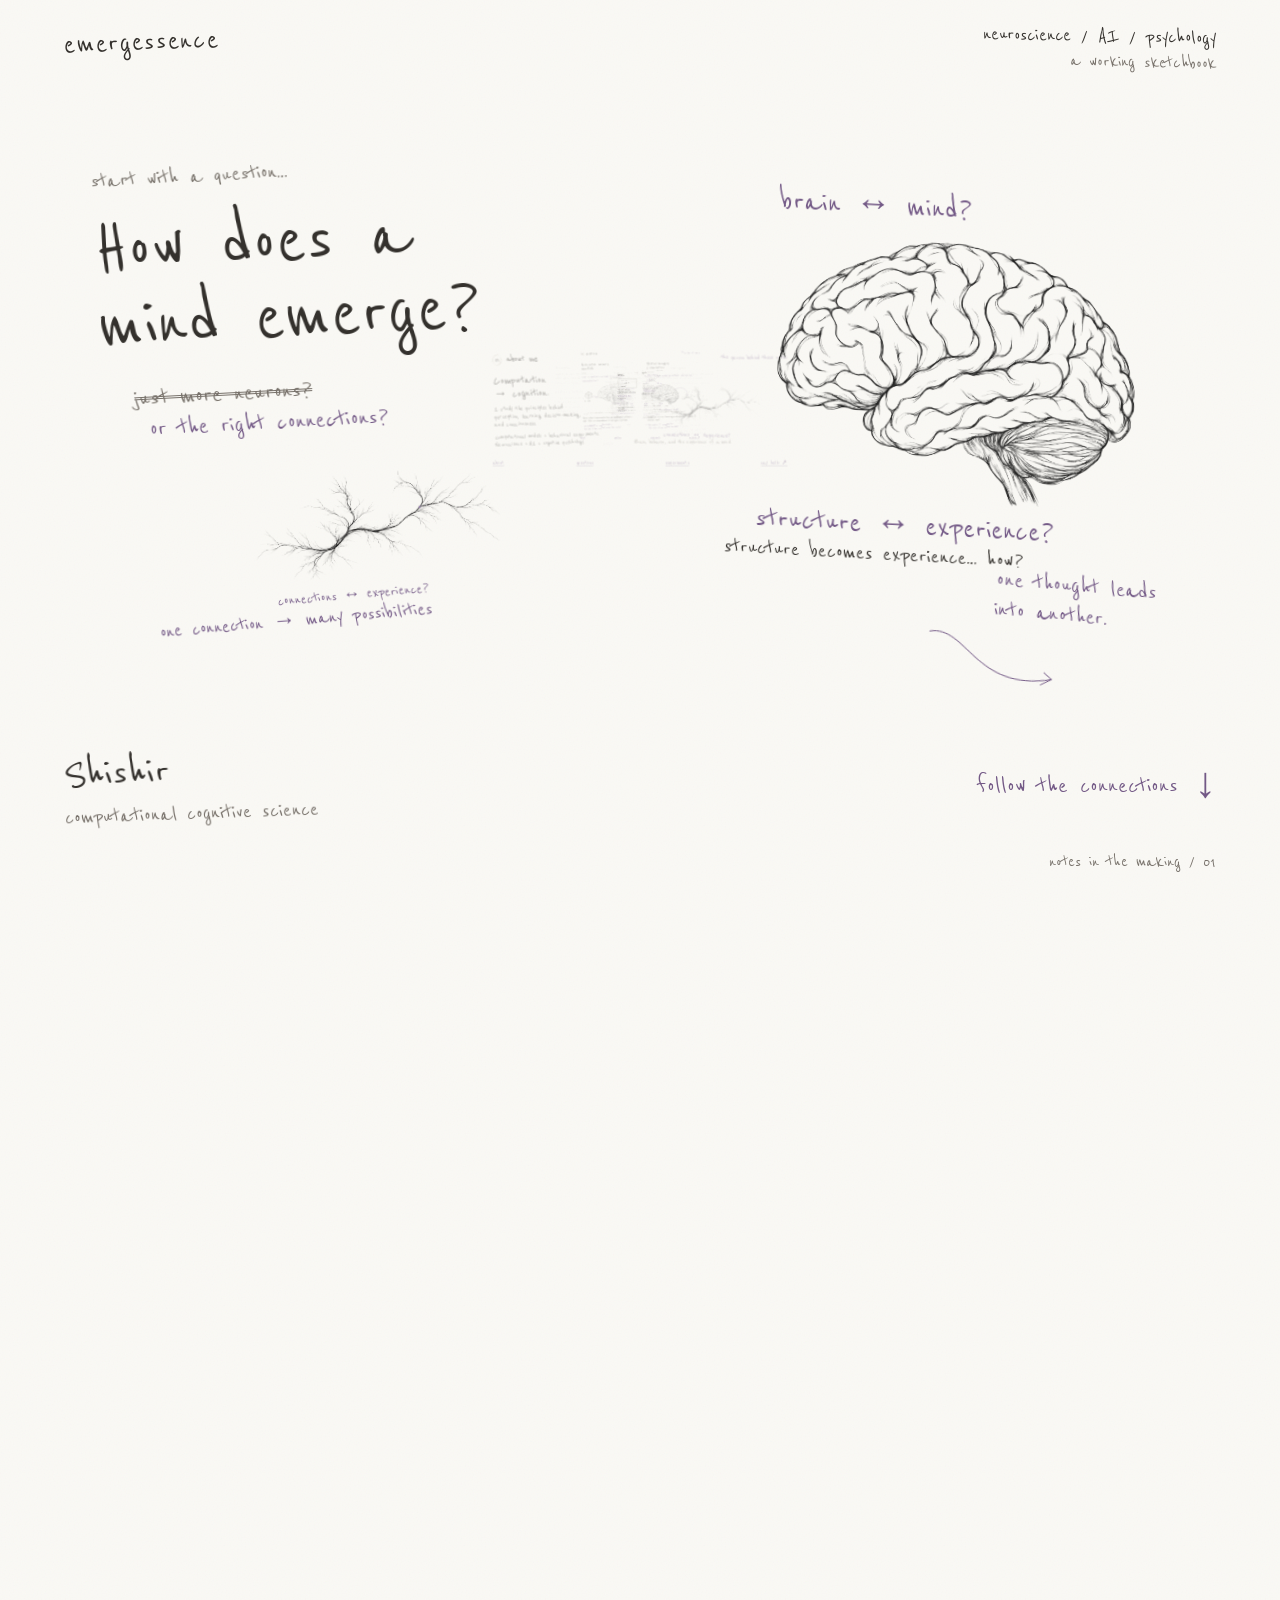
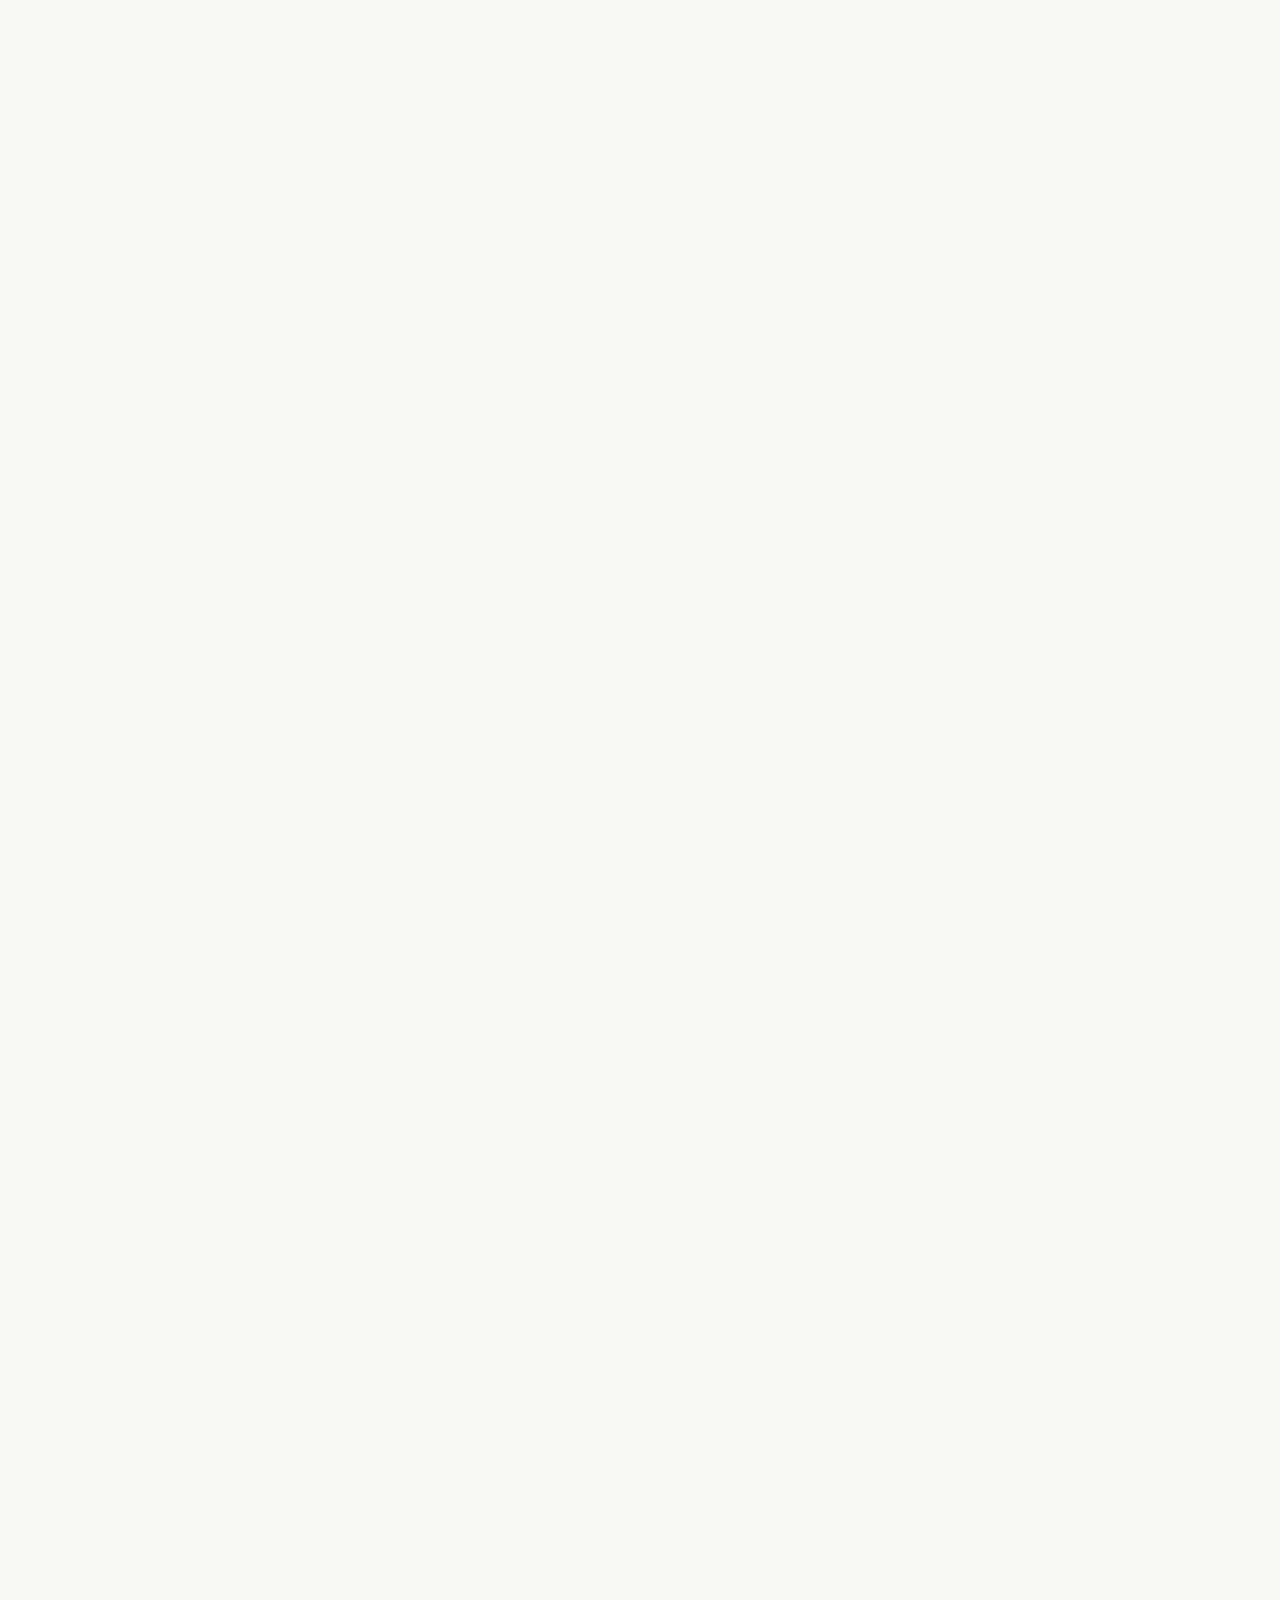
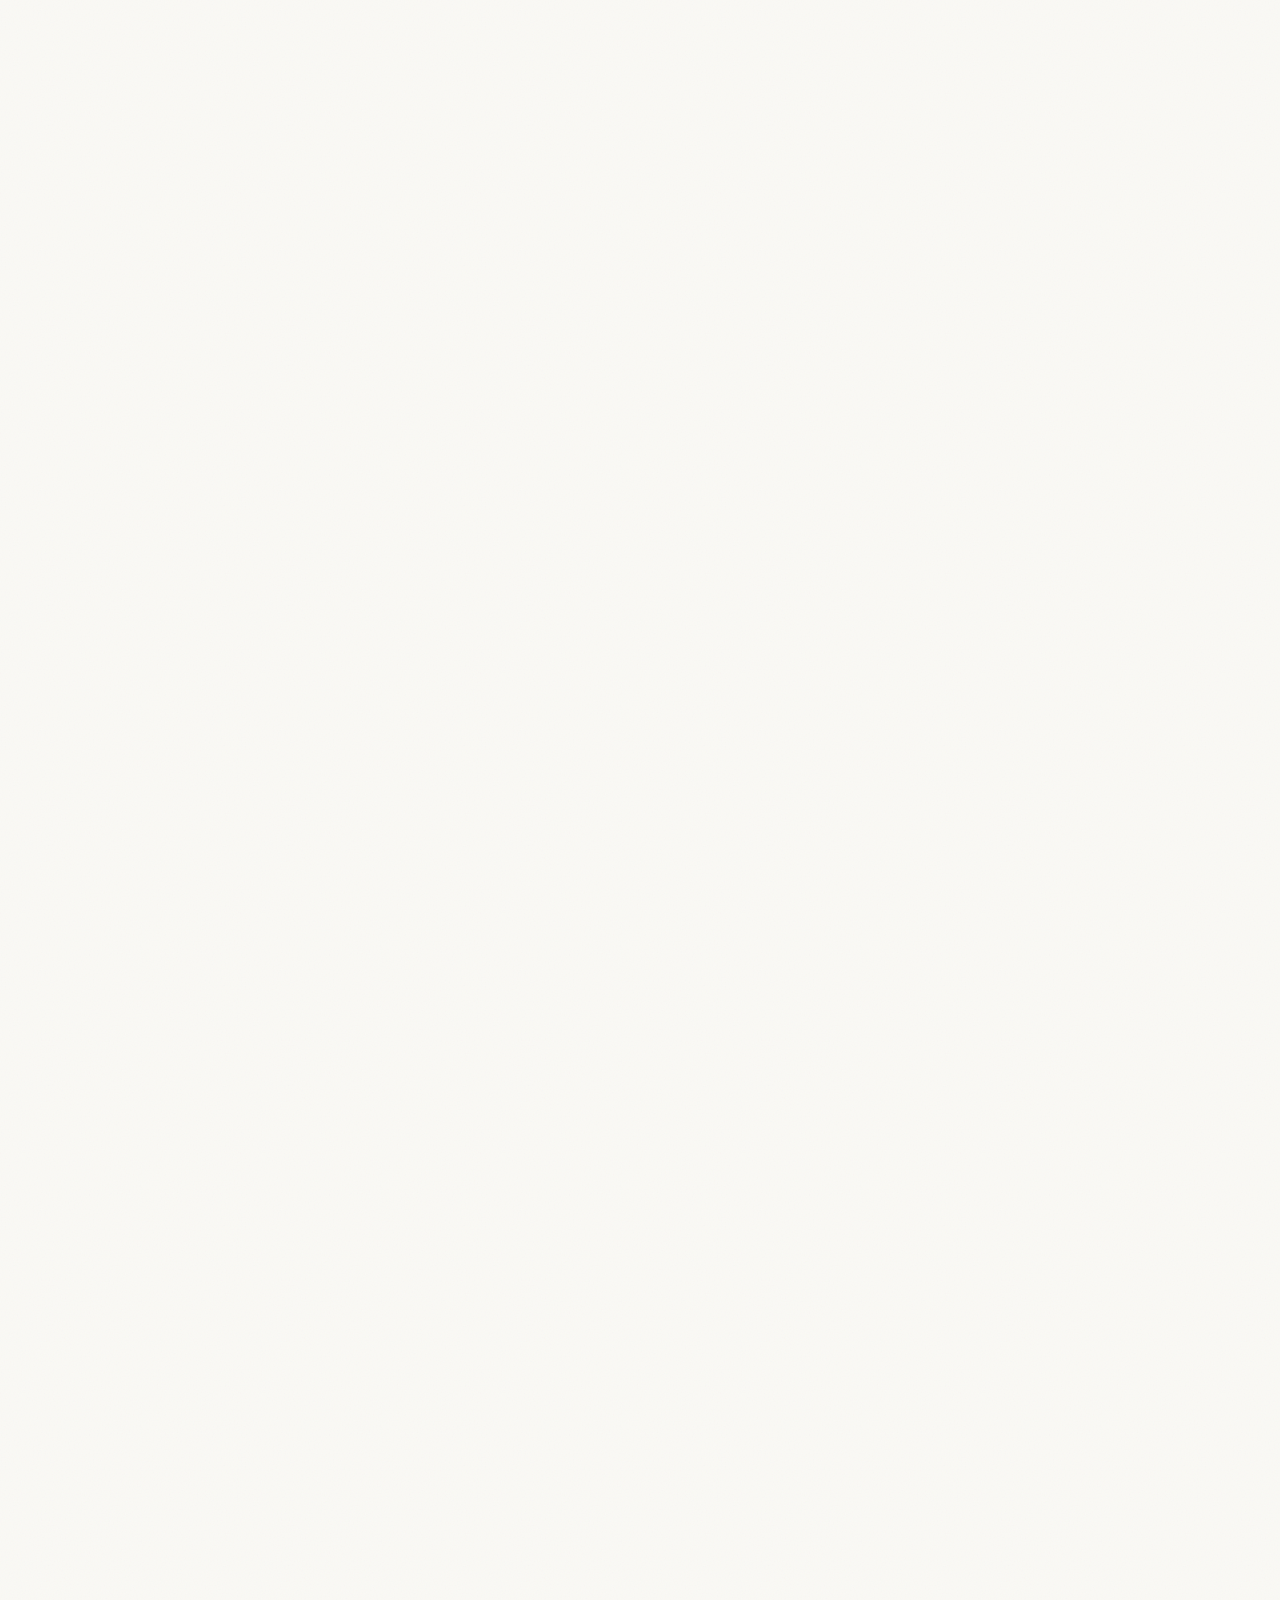
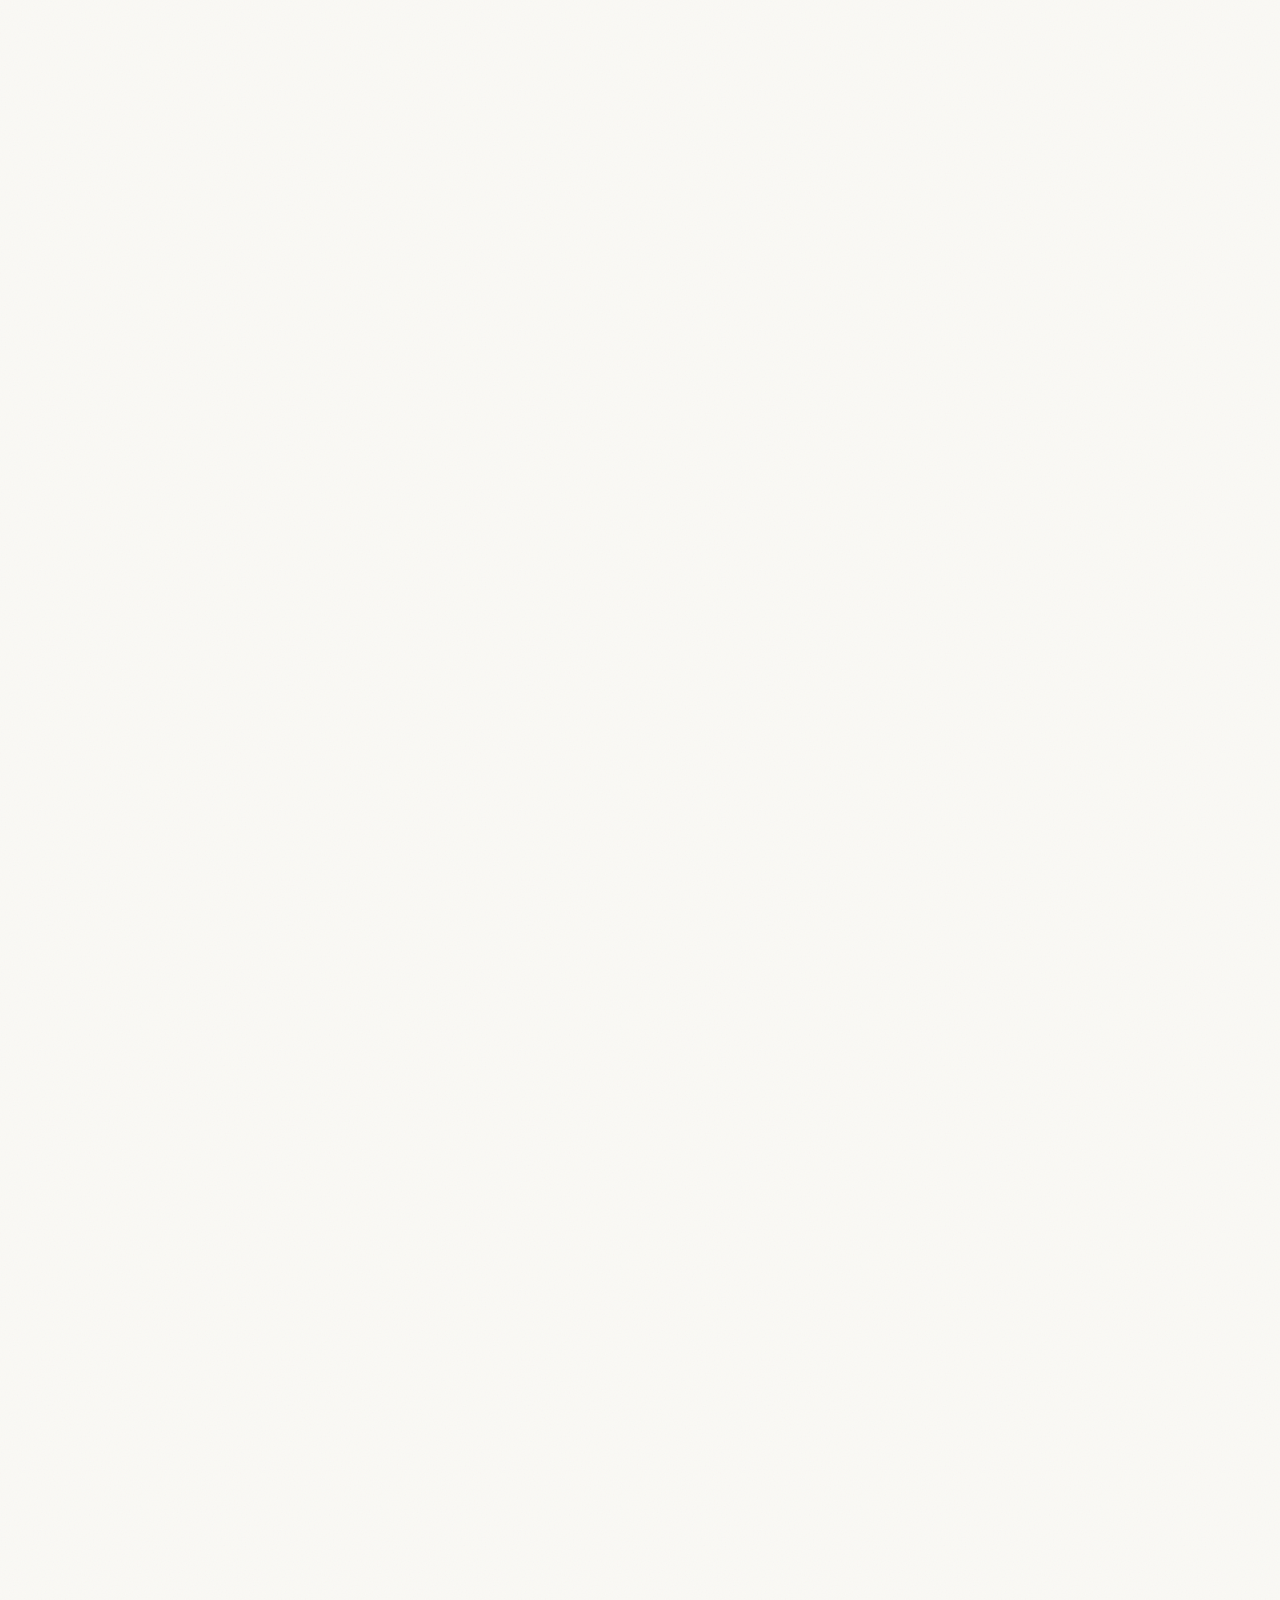
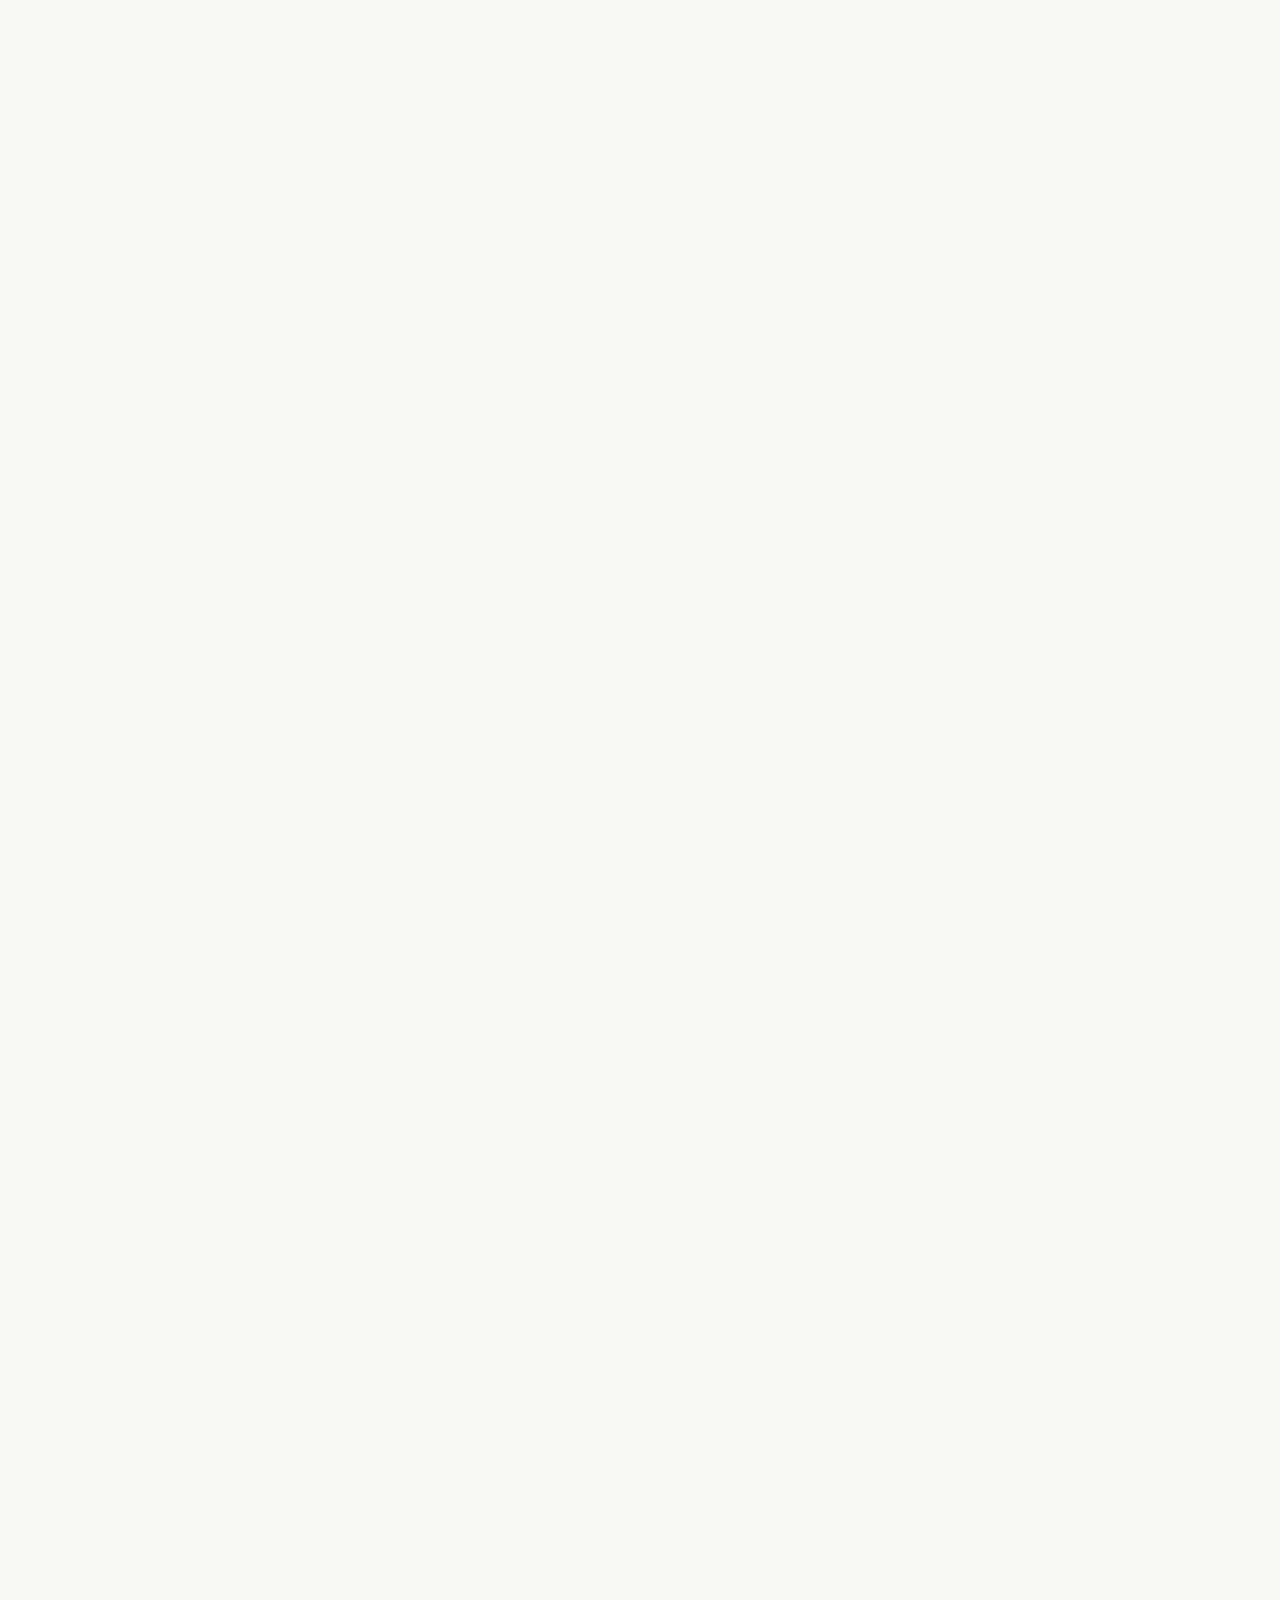
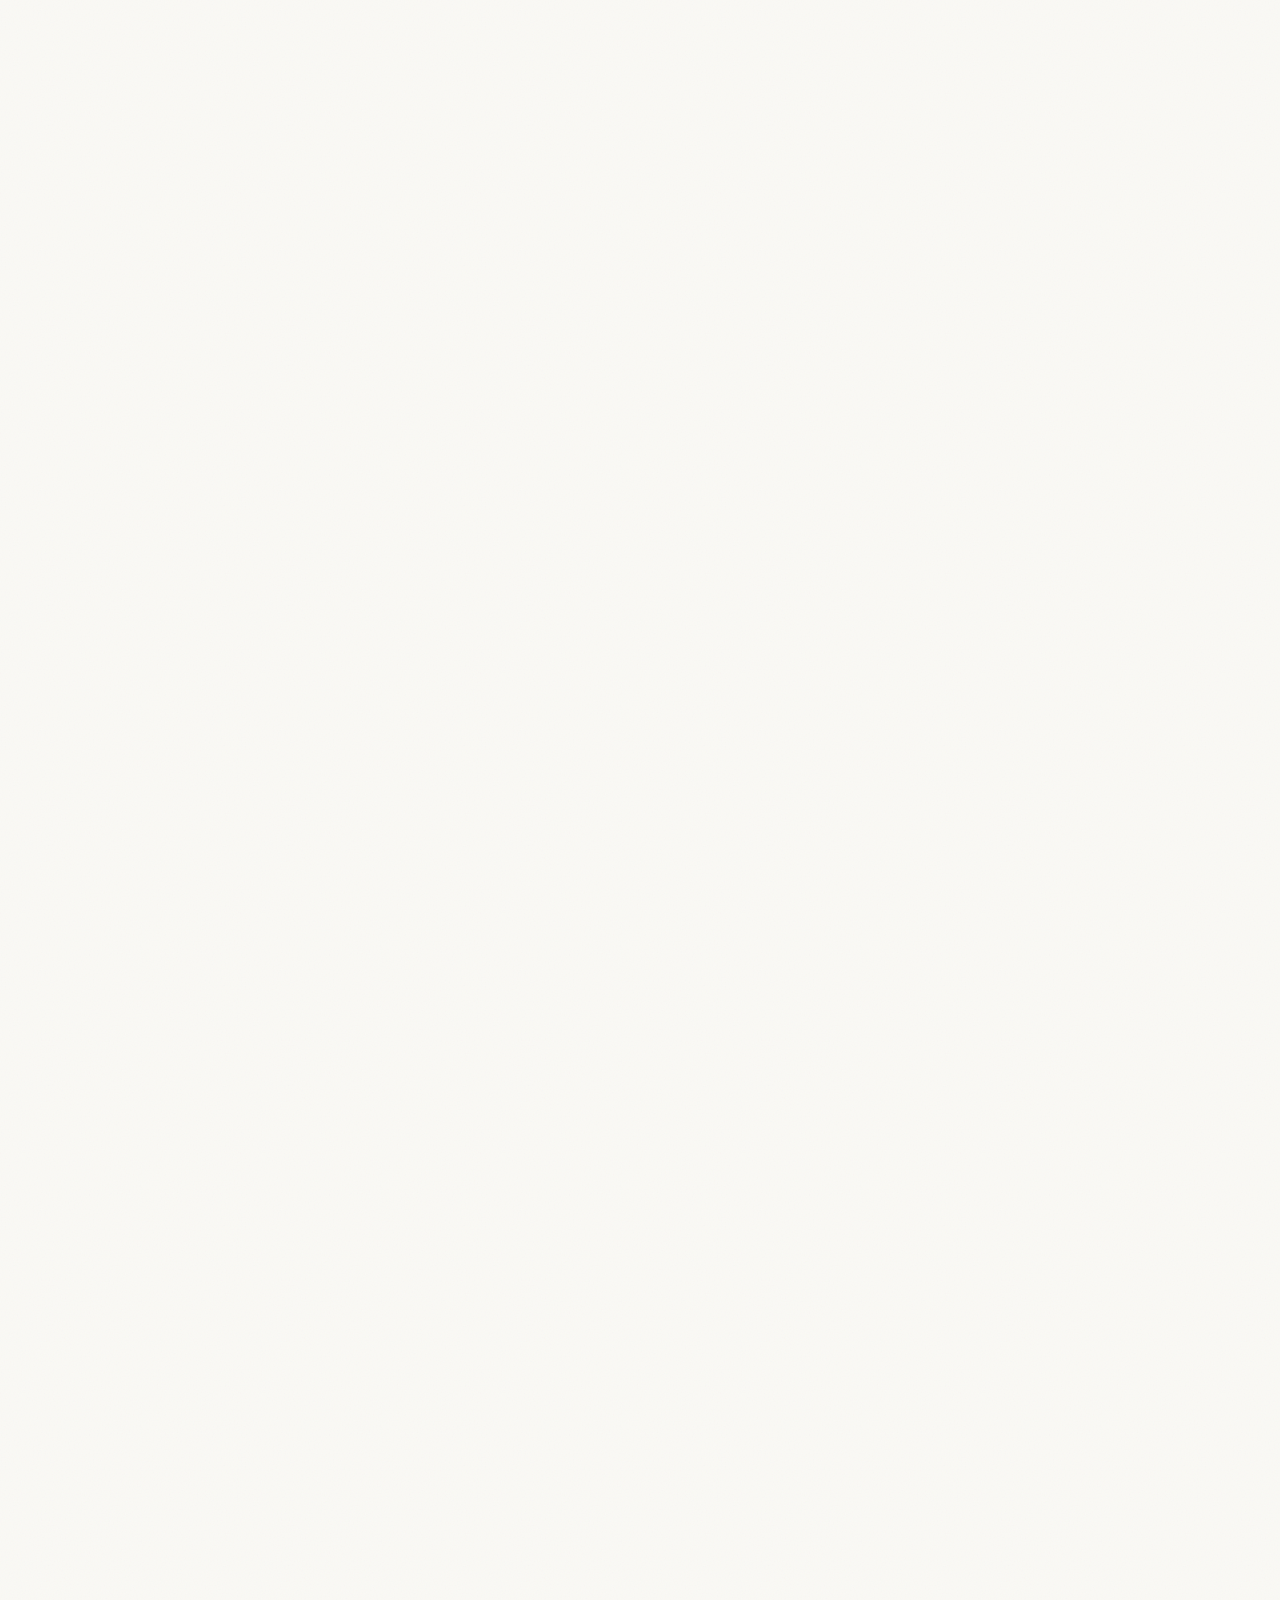
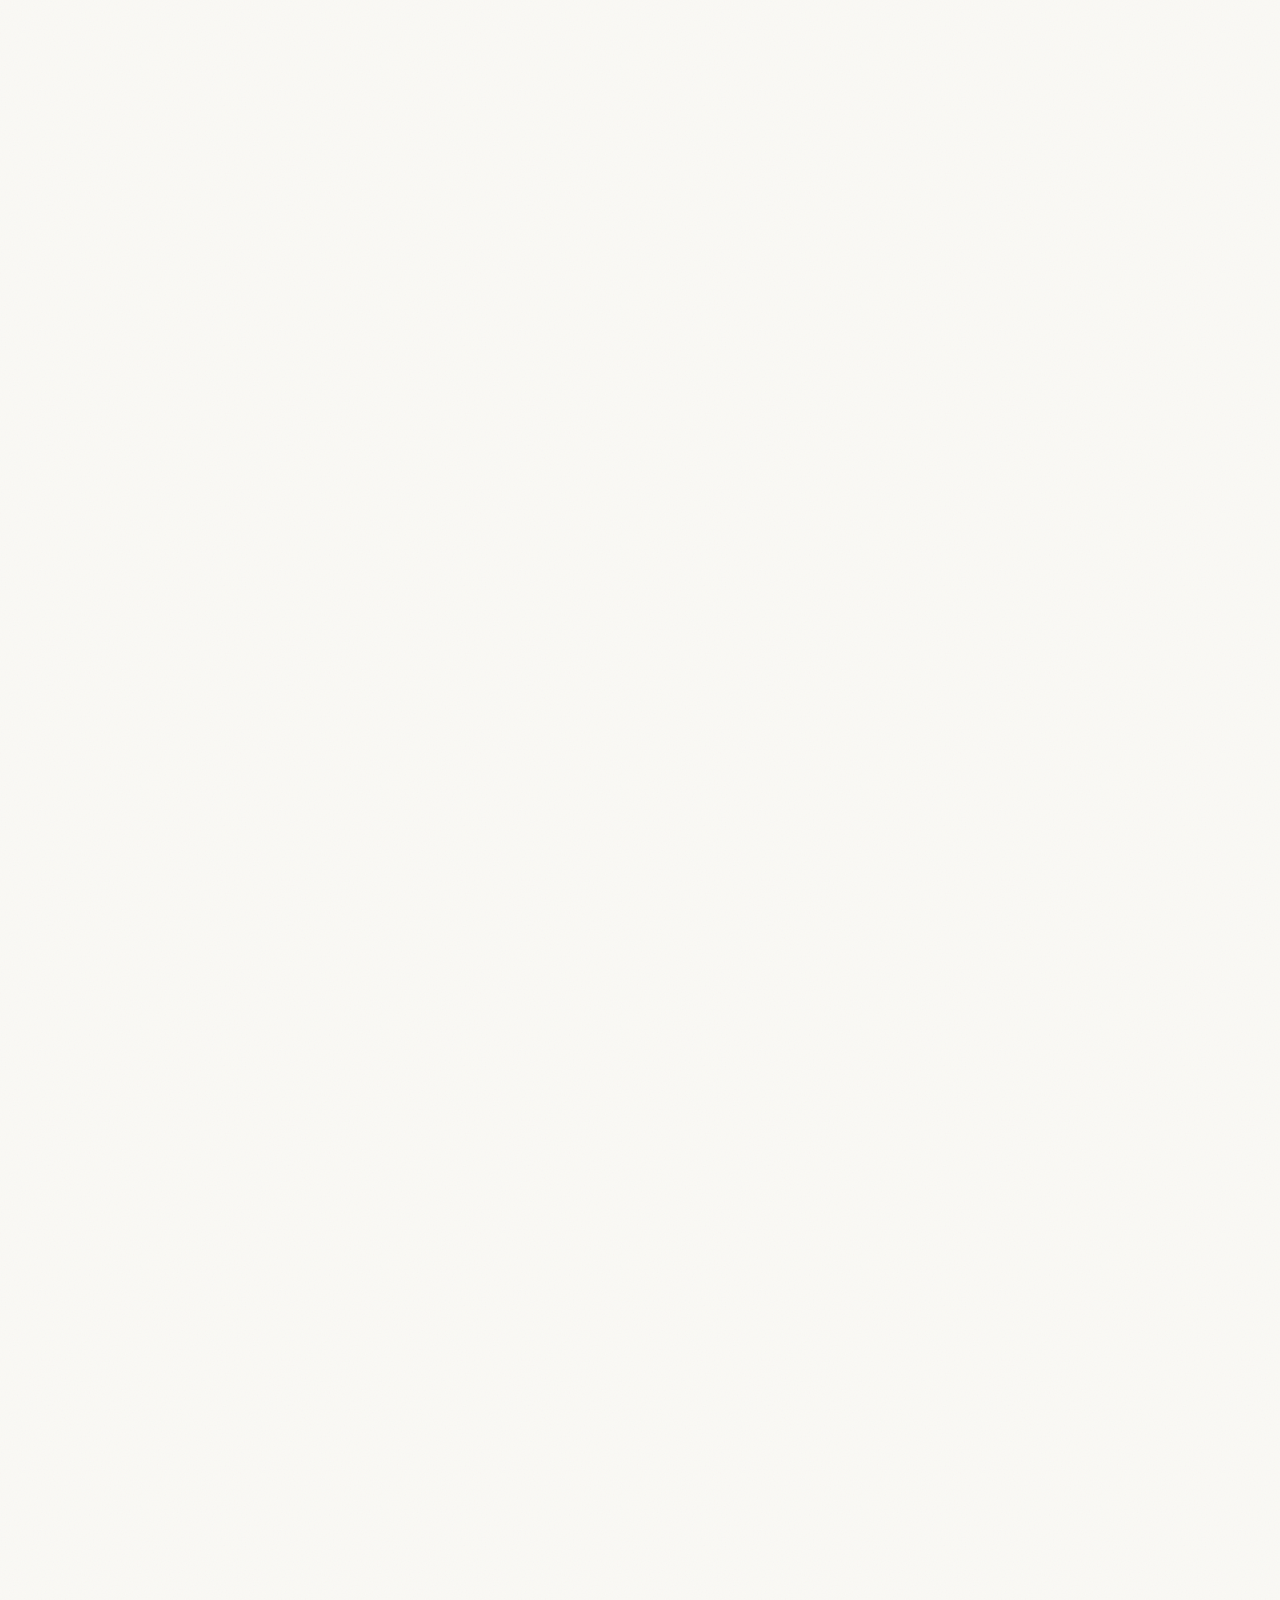
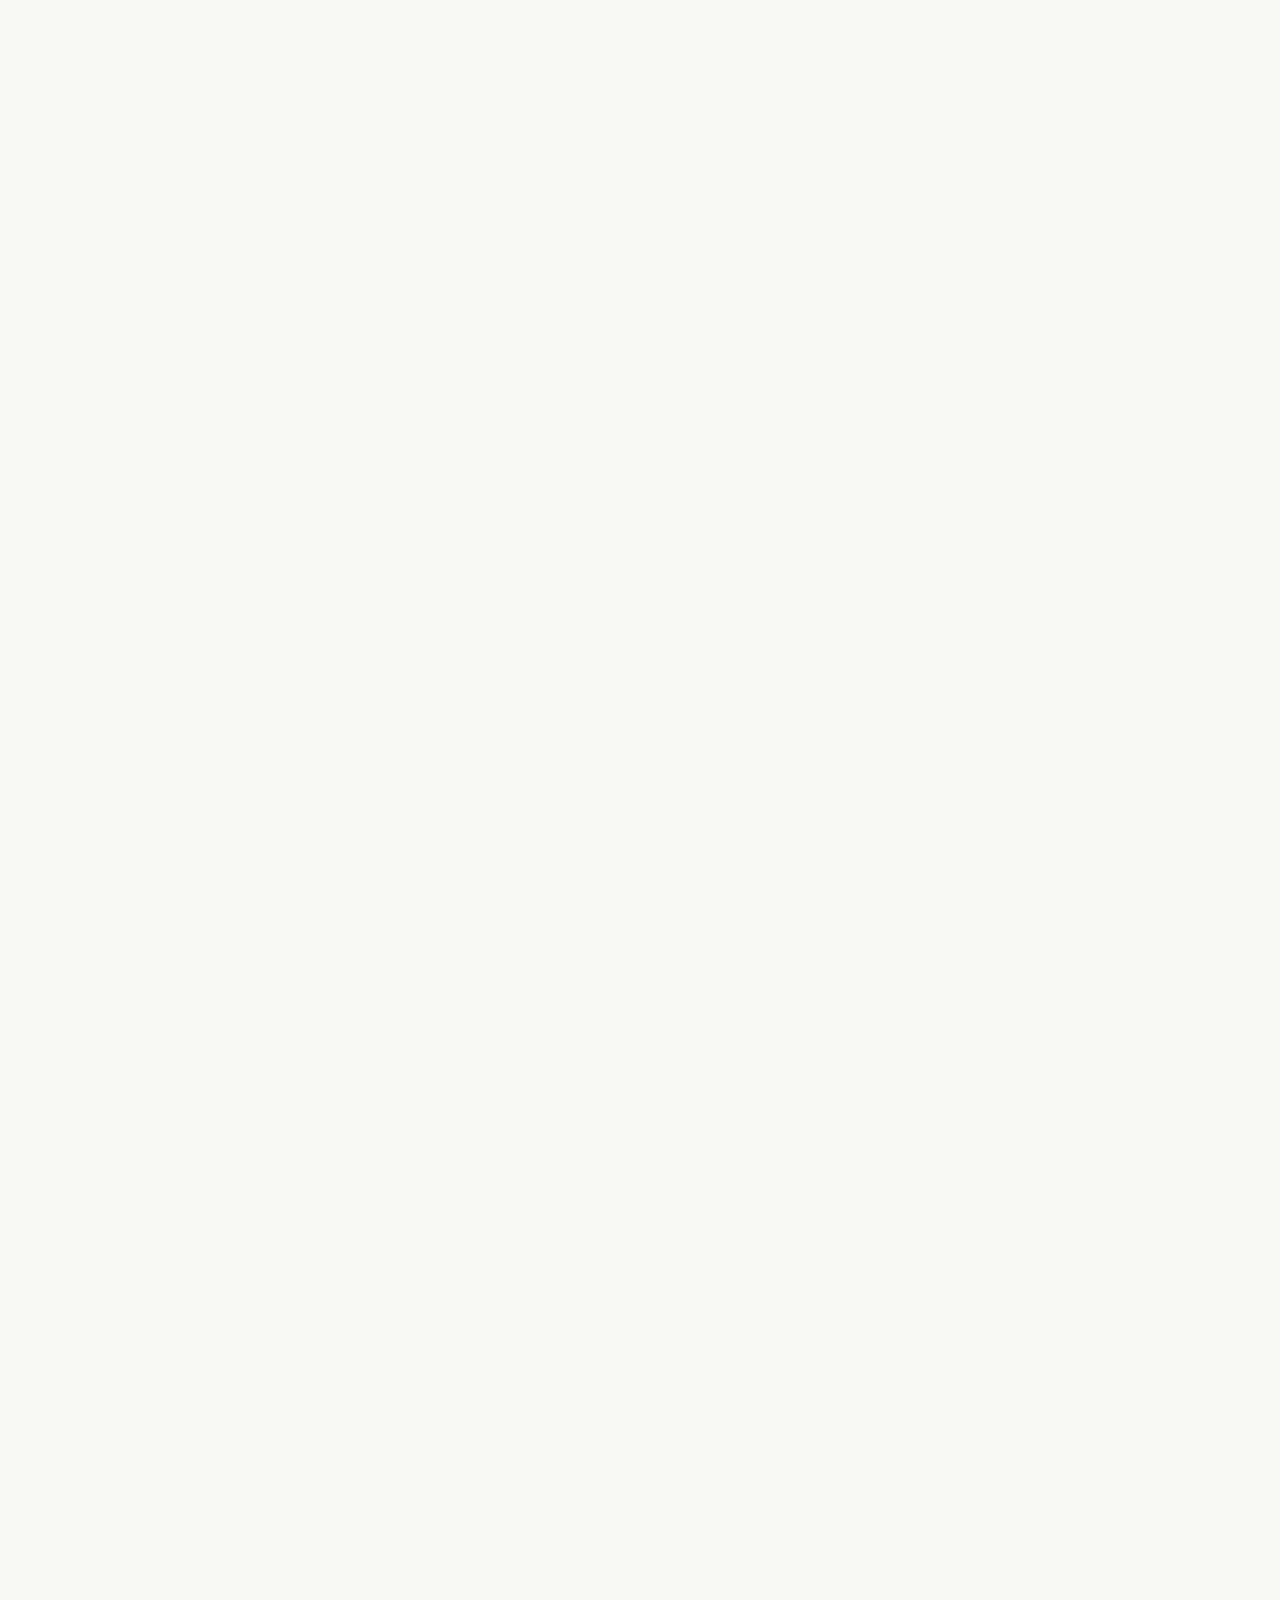
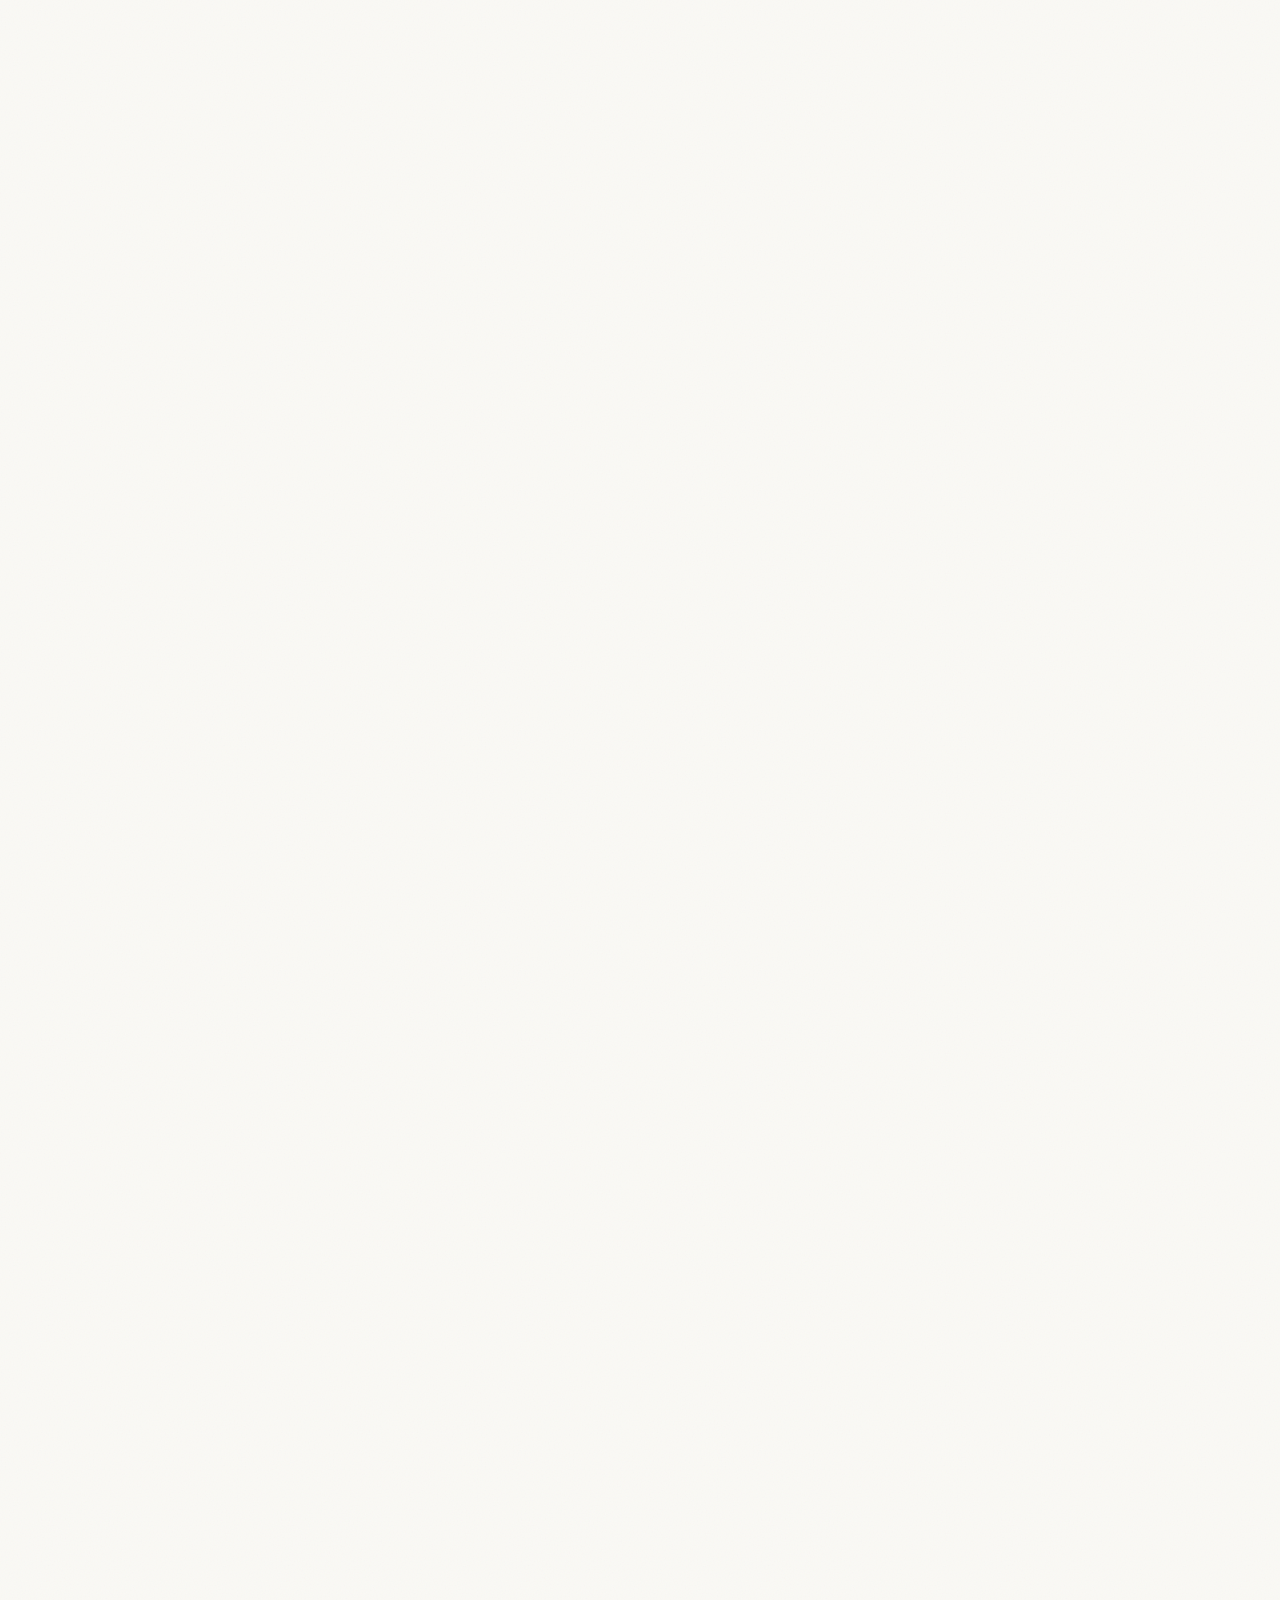
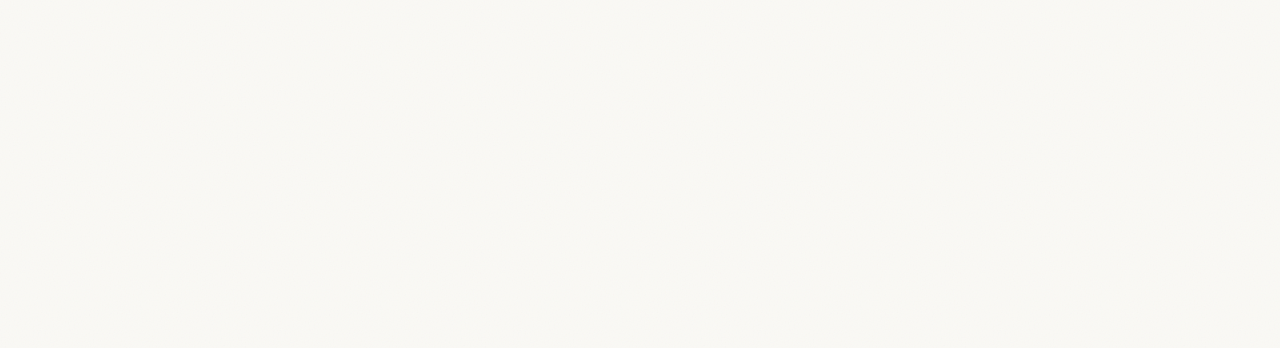
==== index.html @ 000f3008 "Limit scroll gestures to one notebook page" ====
<!doctype html>
<html lang="en" data-design="thoughtspace">
<head>
  <meta charset="utf-8">
  <meta name="viewport" content="width=device-width, initial-scale=1">
  <meta name="theme-color" content="#faf9f5">
  <meta name="description" content="Shishir — computational cognitive science, artificial intelligence, and the emergence of intelligent behavior.">
  <title>emergessence — Shishir</title>
  <link rel="preconnect" href="https://fonts.googleapis.com">
  <link rel="preconnect" href="https://fonts.gstatic.com" crossorigin>
  <link href="https://fonts.googleapis.com/css2?family=Roboto+Mono:wght@400&display=swap" rel="stylesheet">
  <link rel="stylesheet" href="site/base.css">
  <link rel="stylesheet" href="site/sketchbook.css">
  <link rel="stylesheet" href="site/thoughtspace.css?v=2">
  <link rel="stylesheet" href="styles.css?v=1">
  <script type="module" src="script.js?v=5"></script>
</head>
<body>
  <a class="skip-link" href="#about">Skip to content</a>
  <main id="portfolio">
    <section class="hero" id="top" aria-label="Shishir">
      <header class="masthead">
        <a class="wordmark" href="#top">emergessence</a>
        <p class="disciplines">neuroscience / AI / psychology</p>
      </header>
      <div class="notebook-art" id="notebook-art" hidden></div>
      <div class="hero-identity">
        <h1 class="glyph">Shishir</h1>
        <p class="byline">computational cognitive science</p>
      </div>
      <div class="hero-footnote">
        <span>COMPUTATIONAL COGNITIVE SCIENCE</span>
        <a class="scroll-prompt" href="#about"><span id="scroll-label">SCROLL TO ENTER</span><span class="scroll-arrow" aria-hidden="true">↓</span></a>
      </div>
    </section>

    <nav class="primary-navigation" aria-label="Portfolio sections">
      <a href="#about"><span class="nav-number">[01]</span> ABOUT</a>
      <a href="#research"><span class="nav-number">[02]</span> RESEARCH</a>
      <a href="#projects"><span class="nav-number">[03]</span> PROJECTS</a>
      <a href="#contact"><span class="nav-number">[04]</span> CONTACT</a>
    </nav>

    <div class="content">
      <section class="portfolio-section about-section" id="about">
        <div class="section-heading"><span class="section-number">01</span><span class="section-name">ABOUT</span><span class="section-note">COMPUTATION → COGNITION</span></div>
        <div class="about-layout">
          <div class="about-statement"><h2>INVESTIGATING THE<br>COMPUTATIONAL MIND.</h2><p class="lead">Exploring how intelligent behavior emerges from computational processes, bridging neuroscience, AI, and cognitive psychology.</p></div>
          <div class="about-copy"><p>My research focuses on the fundamental principles underlying cognition—from perception and learning to decision-making and consciousness.</p><p>Through computational modeling and behavioral experiments, I investigate how complex mental phenomena arise from the interaction of simpler components.</p><p>I combine dynamical systems, information theory, and machine learning to build models that capture cognitive richness.</p></div>
        </div>
        <div class="about-specifications">
          <div><h3>RESEARCH_FOCUS</h3><ul><li>Computational modeling</li><li>Neural networks</li><li>Cognitive architecture</li><li>Emergent behavior</li></ul></div>
          <div><h3>TECHNICAL_STACK</h3><ul><li>Python / C++ / CUDA / Rust</li><li>PyTorch / TensorFlow / JAX</li><li>JavaScript / TypeScript / Go</li><li>Statistical analysis / R / Scala</li></ul></div>
        </div>
      </section>

      <section class="portfolio-section research-section" id="research">
        <div class="section-heading"><span class="section-number">02</span><span class="section-name">RESEARCH</span><span class="section-note">SELECTED INVESTIGATIONS</span></div>
        <div class="research-index">
          <details class="research-entry" open>
            <summary><span class="entry-number">01</span><h2>ASSOCIATIVE MEMORY<br>MANIFOLD</h2><span class="research-status">ACTIVE</span><span class="entry-toggle" aria-hidden="true"></span></summary>
            <div class="research-body"><p>Hierarchical representations in artificial neural networks and their correspondence to biological neural systems.</p><p class="research-tags">ASSOCIATIVE MEMORY / PERCEPTION / KNOWLEDGE REPRESENTATION</p></div>
          </details>
          <details class="research-entry">
            <summary><span class="entry-number">02</span><h2>MENTAL IMAGERY<br>& SIMULATION</h2><span class="research-status">COMPLETED</span><span class="entry-toggle" aria-hidden="true"></span></summary>
            <div class="research-body"><p>The role of prediction errors in learning and how the brain constructs models of sensory input.</p><p class="research-tags">PREDICTIVE CODING / ACTIVE INFERENCE / SIMULATION</p></div>
          </details>
          <details class="research-entry">
            <summary><span class="entry-number">03</span><h2>COGNITION<br>& ENVIRONMENT</h2><span class="research-status">ONGOING</span><span class="entry-toggle" aria-hidden="true"></span></summary>
            <div class="research-body"><p>Computational models capturing bottom-up and top-down influences on information selection.</p><p class="research-tags">COGNITION / REINFORCEMENT LEARNING / EMERGENT BEHAVIOR</p></div>
          </details>
        </div>
      </section>

      <section class="portfolio-section projects-section" id="projects">
        <div class="section-heading"><span class="section-number">03</span><span class="section-name">PROJECTS</span><span class="section-note">MODELS & EXPERIMENTS</span></div>
        <div class="projects-grid">
          <article class="project"><div class="project-meta"><span>PROJECT_001</span><span>PYTHON / AUTOML</span></div><h2>ACTIVATION FUNCTION<br>OPTIMIZATION</h2><p>Genetic programming to evolve novel neural network activation functions. GP evolution, DARTS, and hand-designed activations with mathematical rigor.</p><a href="https://github.com/ibixina/ActivationFunctions" target="_blank" rel="noopener noreferrer" aria-label="Activation function optimization repository">EXPLORE REPOSITORY <span aria-hidden="true">↗</span></a></article>
          <article class="project"><div class="project-meta"><span>PROJECT_002</span><span>PYTORCH / TENSORFLOW</span></div><h2>NEURAL NETWORK<br>VISUALIZER</h2><p>Real-time visualization of activations and weights, with color-coded displays and step-by-step training.</p><a href="https://github.com/ibixina/neural-viz" target="_blank" rel="noopener noreferrer" aria-label="Neural network visualizer repository">EXPLORE REPOSITORY <span aria-hidden="true">↗</span></a></article>
          <article class="project"><div class="project-meta"><span>PROJECT_003</span><span>JAVASCRIPT / PYTHON</span></div><h2>CLIMBING GAME<br>RL ENVIRONMENT</h2><p>A physics-based climbing game and custom reinforcement learning environment, with a JavaScript–Python bridge for experimentation.</p><a href="https://github.com/ibixina/climbinggame" target="_blank" rel="noopener noreferrer" aria-label="Climbing game repository">EXPLORE REPOSITORY <span aria-hidden="true">↗</span></a></article>
          <article class="project"><div class="project-meta"><span>PROJECT_004</span><span>PYTHON / DISTILLATION</span></div><h2>NEURAL NETWORK<br>COMPRESSION</h2><p>Compressing CNN teacher models into smaller students on CIFAR-100, with a modular training pipeline, layer-conditioning, and benchmarking.</p><a href="https://github.com/ibixina/neuralcompression" target="_blank" rel="noopener noreferrer" aria-label="Neural network compression repository">EXPLORE REPOSITORY <span aria-hidden="true">↗</span></a></article>
          <article class="project"><div class="project-meta"><span>PROJECT_005</span><span>GO / SYSTEMS</span></div><h2>TERMINAL<br>VIDEO PLAYER</h2><p>Video rendered as ASCII art, with YouTube streaming, concurrent frame processing, automatic terminal detection, and cross-platform support.</p><a href="https://github.com/ibixina/terminalVideo" target="_blank" rel="noopener noreferrer" aria-label="Terminal video player repository">EXPLORE REPOSITORY <span aria-hidden="true">↗</span></a></article>
          <article class="project"><div class="project-meta"><span>PROJECT_006</span><span>TYPESCRIPT / GAME DEV</span></div><h2>DIGILIFE</h2><p>A life simulation with data-driven architecture, career progression, education, relationships, and hidden gameplay pathways.</p><a href="https://github.com/ibixina/DigiLife" target="_blank" rel="noopener noreferrer" aria-label="DigiLife repository">EXPLORE REPOSITORY <span aria-hidden="true">↗</span></a></article>
        </div>
      </section>

      <section class="portfolio-section contact-section" id="contact">
        <div class="section-heading"><span class="section-number">04</span><span class="section-name">CONTACT</span><span class="section-note">LET’S CONNECT</span></div>
        <div class="contact-layout"><div><h2>LET’S<br>EXPLORE.</h2><p>Studying how intelligence emerges from computation. Open to collaborators working on the hard questions in AI, neuroscience, and cognitive science.</p></div><div class="contact-links"><a class="contact-email" href="mailto:shis7ir@gmail.com">shis7ir@gmail.com <span aria-hidden="true">↗</span></a><a href="https://github.com/ibixina" target="_blank" rel="noopener noreferrer">github.com/ibixina <span aria-hidden="true">↗</span></a><a href="files/Shrestha_Shishir_2026_Resume.pdf" download>RESUME.PDF <span aria-hidden="true">↓</span></a><a href="files/Shrestha_Shishir_2026_CV.pdf" download>CV.PDF <span aria-hidden="true">↓</span></a></div></div>
      </section>
    </div>
    <footer class="site-footer"><span>© 2026 SHISHIR</span><a href="#top">BACK TO THE SURFACE ↑</a></footer>
  </main>
</body>
</html>
---- site/base.css ----
:root {
  --paper:#ffffff;
  --ink:#101112;
  --muted:#66656d;
  --rule:#d2d1d8;
  --accent:#8000e5;
  --mono:'Roboto Mono',monospace;
  --display:'Archivo Black',sans-serif;
  --selector-height:44px;
  --page-padding:5vw;
  color-scheme:light;
}
* { box-sizing:border-box; }
html { scroll-behavior:smooth; scroll-padding-top:120px; }
body { margin:0; background:var(--paper); color:var(--ink); font-family:var(--mono); font-size:14px; line-height:1.8; overflow-x:clip; }
body::selection { color:white; background:var(--accent); }
h1,h2,h3,p,figure { margin:0; }
a { color:inherit; text-decoration:none; }
button,a,summary { -webkit-tap-highlight-color:transparent; }
a:focus-visible,button:focus-visible,summary:focus-visible { outline:2px solid var(--accent); outline-offset:6px; }
[hidden] { display:none!important; }
.skip-link { position:fixed; left:16px; top:-100px; z-index:100; padding:12px 20px; background:var(--ink); color:white; }
.skip-link:focus { top:55px; }
.design-selector { position:fixed; inset:0 0 auto; z-index:50; height:var(--selector-height); display:flex; align-items:center; justify-content:space-between; gap:24px; padding:0 24px; background:rgba(255,255,255,.96); border-bottom:1px solid var(--rule); backdrop-filter:blur(14px); font-size:11px; }
.selector-label { color:var(--muted); letter-spacing:.13em; font-size:10px; }
.design-selector nav { display:flex; gap:30px; height:100%; align-items:stretch; }
.design-selector nav a { display:flex; align-items:center; border-bottom:2px solid transparent; margin-bottom:-1px; }
.design-selector nav a[aria-current="page"] { border-color:var(--accent); color:var(--accent); }
.original-link { color:var(--muted); font-size:10px; }
.original-link:hover { color:var(--ink); }
#portfolio { position:relative; padding-top:var(--selector-height); }
.hero { height:calc(100svh - var(--selector-height)); min-height:620px; position:relative; isolation:isolate; }
.masthead { position:absolute; inset:0 0 auto; z-index:3; display:flex; justify-content:space-between; gap:30px; align-items:center; padding:27px var(--page-padding); }
.wordmark { letter-spacing:.36em; font-size:17px; font-weight:500; white-space:nowrap; }
.disciplines { font-size:10px; letter-spacing:.09em; text-align:right; }
.hero-identity { position:absolute; z-index:2; left:var(--page-padding); right:var(--page-padding); bottom:22%; text-align:center; }
.glyph { font-family:var(--display); font-weight:400; font-size:clamp(84px,11vw,176px); letter-spacing:-.015em; line-height:1; white-space:nowrap; }
.byline { font-size:10px; letter-spacing:.17em; margin-top:22px; }
.hero-footnote { position:absolute; z-index:3; bottom:98px; left:var(--page-padding); right:var(--page-padding); display:flex; justify-content:space-between; align-items:center; gap:20px; font-size:10px; letter-spacing:.09em; }
.hero-footnote>span { color:var(--muted); }
.scroll-prompt { display:inline-flex; align-items:center; gap:22px; }
.scroll-arrow { font-size:22px; line-height:1; color:var(--accent); }
.primary-navigation { position:sticky; top:var(--selector-height); z-index:20; display:grid; grid-template-columns:repeat(4,1fr); margin:-66px var(--page-padding) 0; padding:20px 0; min-height:66px; border-top:1px solid var(--ink); border-bottom:1px solid transparent; font-size:11px; font-weight:500; background:rgba(255,255,255,.92); backdrop-filter:blur(16px); }
.primary-navigation a { display:flex; align-items:center; gap:12px; }
.primary-navigation a:last-child { justify-content:flex-end; }
.primary-navigation a[aria-current="location"] { color:var(--accent); }
.primary-navigation.is-stuck { border-bottom-color:var(--rule); }
.primary-navigation a:hover { color:var(--accent); }
.content { position:relative; z-index:2; padding:0 var(--page-padding); max-width:1600px; margin:0 auto; }
.portfolio-section { position:relative; padding:108px 0 114px; border-bottom:1px solid var(--ink); scroll-margin-top:30px; }
.section-heading { display:flex; align-items:baseline; gap:20px; margin-bottom:56px; }
.section-number { font-family:var(--display); font-size:clamp(48px,5vw,72px); line-height:1; letter-spacing:-.05em; }
.section-name { font-weight:500; letter-spacing:.10em; font-size:15px; }
.section-note { margin-left:auto; color:var(--muted); font-size:10px; letter-spacing:.05em; text-align:right; }
.about-layout { display:grid; grid-template-columns:1.4fr 1fr; gap:7vw; }
.about-statement h2 { font-family:var(--display); font-size:clamp(30px,3.1vw,52px); line-height:1.14; letter-spacing:-.035em; }
.lead { font-size:17px; line-height:1.9; max-width:50ch; margin-top:33px; }
.about-copy { padding-top:4px; color:#37363b; }
.about-copy p+p { margin-top:22px; }
.about-specifications { display:grid; grid-template-columns:1fr 1fr; gap:7vw; margin-top:70px; border-top:1px solid var(--rule); padding-top:28px; }
.about-specifications h3 { font-size:10px; letter-spacing:.08em; font-weight:500; color:var(--accent); margin-bottom:14px; }
.about-specifications ul { list-style:none; padding:0; margin:0; font-size:12px; line-height:2.1; }
.research-index { border-top:2px solid var(--ink); }
.research-entry { border-bottom:1px solid var(--rule); }
.research-entry summary { display:grid; grid-template-columns:42px 1fr 96px 28px; gap:22px; align-items:center; padding:29px 0; cursor:pointer; list-style:none; }
.research-entry summary::-webkit-details-marker { display:none; }
.entry-number { align-self:start; padding-top:7px; color:var(--muted); font-size:11px; }
.research-entry h2 { font-family:var(--display); font-size:clamp(23px,2.7vw,40px); line-height:1.12; letter-spacing:-.035em; }
.research-status { color:var(--accent); font-size:10px; letter-spacing:.04em; }
.entry-toggle { font-size:25px; text-align:right; font-weight:400; }
.entry-toggle::before { content:'+'; }
.research-entry[open] .entry-toggle::before { content:'−'; }
.research-entry summary:hover h2 { color:var(--accent); }
.research-body { padding:0 124px 30px 64px; max-width:900px; }
.research-body p { max-width:64ch; }
.research-tags { color:var(--muted); font-size:10px; margin-top:22px; line-height:1.8; }
.projects-grid { display:grid; grid-template-columns:1fr 1fr; border-top:2px solid var(--ink); }
.project { min-width:0; display:flex; flex-direction:column; padding:30px 38px 34px 0; border-bottom:1px solid var(--rule); }
.project:nth-child(even) { padding-left:38px; padding-right:0; border-left:1px solid var(--rule); }
.project-meta { display:flex; justify-content:space-between; gap:20px; color:var(--muted); font-size:10px; }
.project h2 { font-family:var(--display); font-size:clamp(23px,2.25vw,34px); line-height:1.16; letter-spacing:-.025em; margin:27px 0 21px; }
.project p { max-width:48ch; font-size:13px; color:#37363b; margin-bottom:32px; }
.project a { display:flex; justify-content:space-between; gap:15px; align-items:center; max-width:250px; font-size:10px; font-weight:500; margin-top:auto; border-bottom:1px solid var(--accent); padding-bottom:7px; }
.project a span { font-size:19px; transition:transform .2s; }
.project a:hover { color:var(--accent); }
.project a:hover span { transform:translate(3px,-3px); }
.contact-layout { display:grid; grid-template-columns:minmax(0,1fr) minmax(0,1fr); gap:9vw; }
.contact-layout h2 { font-family:var(--display); font-size:clamp(42px,5.5vw,84px); line-height:.99; letter-spacing:-.04em; margin-bottom:32px; }
.contact-layout p { max-width:42ch; font-size:14px; }
.contact-links { display:flex; flex-direction:column; justify-content:center; }
.contact-links a { display:flex; align-items:center; justify-content:space-between; gap:12px; border-bottom:1px solid var(--rule); padding:20px 0; font-size:13px; }
.contact-links a:first-child { border-top:1px solid var(--rule); }
.contact-links .contact-email { font-size:clamp(15px,1.9vw,25px); font-weight:500; }
.contact-links a:hover { color:var(--accent); border-color:var(--accent); }
.contact-links a span { font-size:20px; }
.site-footer { position:relative; z-index:3; display:flex; flex-wrap:wrap; justify-content:space-between; gap:20px; padding:36px var(--page-padding); font-size:10px; letter-spacing:.04em; }
.site-footer a:hover { color:var(--accent); }
.neural-space { position:fixed; z-index:0; inset:var(--selector-height) 0 0; pointer-events:none; background-image:linear-gradient(#00000003 1px,transparent 1px),linear-gradient(90deg,#00000003 1px,transparent 1px); background-size:22px 22px; }
.neural-space canvas { width:100%; height:100%; display:block; }
/* Neuron: the document scroll is the camera's route. */
[data-design="axon"] .hero { background:none; }
[data-design="axon"] .content { max-width:1450px; }
[data-design="axon"] .portfolio-section { min-height:calc(100svh - 112px); padding:112px 0; }
[data-design="axon"] .about-layout { grid-template-columns:1.15fr 1fr; gap:13vw; }
[data-design="axon"] .about-statement { background:linear-gradient(90deg,#fffffff2 70%,#ffffff00); }
[data-design="axon"] .about-copy { background:#ffffffd9; }
[data-design="axon"] .about-specifications { max-width:800px; background:#ffffffd9; }
[data-design="axon"] .research-index { max-width:900px; margin-left:auto; background:#ffffffed; }
[data-design="axon"] .projects-grid { background:#fffffff0; }
[data-design="axon"] .contact-layout { background:#ffffffec; padding:20px 0 35px; }
[data-design="axon"] .section-heading { background:linear-gradient(90deg,#fffffff2,#ffffff00); }
[data-design="axon"] .site-footer { background:#ffffffd9; }



@media(min-width:1500px) { :root { --page-padding:7vw; } }
@media(max-width:1050px) {
  .disciplines { font-size:9px; max-width:43ch; }
  .about-layout { gap:5vw; }
  .lead { font-size:15px; }
  .project-meta { flex-direction:column; gap:4px; }
  .project h2 { font-size:25px; }
  [data-design="axon"] .about-layout { gap:7vw; }
}
@media(max-width:700px) {
  :root { --page-padding:24px; --selector-height:46px; }
  html { scroll-padding-top:110px; }
  body { font-size:13px; }
  .design-selector { gap:10px; padding:0 18px; }
  .selector-label { display:none; }
  .design-selector nav { gap:24px; }
  .original-link { display:none; }
  .hero { min-height:660px; height:calc(100svh - var(--selector-height)); }
  .masthead { gap:16px; padding-top:25px; align-items:flex-start; }
  .wordmark { font-size:13px; letter-spacing:.23em; }
  .disciplines { max-width:24ch; font-size:8px; line-height:1.8; }
  .hero-identity { bottom:26%; }
  .glyph { font-size:clamp(67px,16vw,106px); }
  .byline { margin-top:19px; font-size:9px; }
  .hero-footnote { bottom:116px; font-size:9px; }
  .hero-footnote>span { max-width:18ch; }
  .scroll-prompt { gap:11px; font-size:9px; }
  .primary-navigation { margin-top:-76px; min-height:76px; padding:17px 0; font-size:9px; gap:8px; }
  .primary-navigation a { flex-direction:column; align-items:flex-start; gap:2px; }
  .primary-navigation a:last-child { align-items:flex-end; justify-content:center; }
  .section-heading { margin-bottom:39px; gap:14px; }
  .section-number { font-size:48px; }
  .section-name { font-size:12px; }
  .section-note { display:none; }
  .portfolio-section { padding:72px 0 78px; }
  .about-layout, [data-design="axon"] .about-layout { grid-template-columns:1fr; gap:30px; }
  .about-statement h2 { font-size:32px; }
  .lead { font-size:15px; margin-top:25px; }
  .about-copy { font-size:12px; }
  .about-specifications { grid-template-columns:1fr; gap:29px; margin-top:41px; }
  .about-specifications ul { display:grid; grid-template-columns:1fr 1fr; gap:0 14px; font-size:11px; }
  .research-entry summary { grid-template-columns:24px 1fr 20px; gap:12px; padding:26px 0; }
  .research-entry h2 { font-size:22px; }
  .research-status { display:none; }
  .research-body { padding:0 0 25px 36px; font-size:12px; }
  .research-tags { font-size:9px; }
  .entry-number { font-size:10px; }
  .projects-grid { grid-template-columns:1fr; }
  .project, .project:nth-child(even) { padding:27px 0 31px; border-left:0; }
  .project-meta { flex-direction:row; font-size:9px; }
  .project h2 { margin-top:23px; font-size:27px; }
  .project p { font-size:12px; }
  .project a { max-width:none; }
  .contact-layout { grid-template-columns:minmax(0,1fr); gap:35px; }
  .contact-layout h2 { font-size:clamp(40px,14.5vw,57px); }
  .contact-layout p { font-size:13px; }
  .contact-links .contact-email { font-size:20px; }
  .site-footer { font-size:9px; gap:13px; padding-top:28px; padding-bottom:28px; }
  [data-design="axon"] .portfolio-section { min-height:0; padding:90px 0; }
  [data-design="axon"] .about-layout, [data-design="axon"] .about-specifications, [data-design="axon"] .research-index, [data-design="axon"] .projects-grid, [data-design="axon"] .contact-layout { background:rgba(255,255,255,.88); }
}
@media(max-width:380px) {
  :root { --page-padding:20px; }
  .design-selector { padding:0 14px; }
  .design-selector nav { gap:15px; font-size:10px; }
  .masthead { flex-wrap:wrap; }
  .disciplines { max-width:32ch; text-align:left; }
  .about-statement h2 { font-size:27px; }
  .project-meta { flex-direction:column; }
  .about-specifications ul { grid-template-columns:1fr; }
  .contact-links .contact-email { font-size:17px; }
}
@media(prefers-reduced-motion:reduce) {
  html { scroll-behavior:auto; }
  *,*::before,*::after { animation:none!important; transition:none!important; }
}

.identity-cipher { font:inherit; letter-spacing:inherit; line-height:inherit; color:inherit; padding:0; border:0; background:none; cursor:pointer; }
.cipher-word { display:inline-block; white-space:nowrap; }
.cipher-char { display:inline-block; position:relative; }
.cipher-original { display:inline-block; }
.cipher-rune { display:none; position:absolute; inset:0; overflow:clip; place-items:center; line-height:inherit; font-size:.88em; }
.cipher-pending .cipher-original { opacity:0; }
.cipher-pending .cipher-rune { display:grid; }
---- site/sketchbook.css ----
@font-face {
  font-family:'Reenie Beanie';
  src:url('assets/fonts/ReenieBeanie-Regular.ttf') format('truetype');
  font-style:normal;
  font-weight:400;
  font-display:swap;
}
:is([data-design="sketchbook"], [data-design="thoughtspace"]) {
  --paper:#fbfaf7;
  --ink:#302e29;
  --muted:#77716a;
  --rule:#d3cec3;
  --accent:#715486;
  --hand:'Reenie Beanie',cursive;
  --note:var(--hand);
  --page-padding:5vw;
}
:is([data-design="sketchbook"], [data-design="thoughtspace"]) body { font-family:var(--hand); font-size:26px; line-height:1.12; font-synthesis:none; }
:is([data-design="sketchbook"], [data-design="thoughtspace"]) #portfolio::before { content:''; position:absolute; inset:0; pointer-events:none; opacity:.055; background-image:url("data:image/svg+xml,%3Csvg xmlns='http://www.w3.org/2000/svg' width='240' height='240'%3E%3Cfilter id='grain'%3E%3CfeTurbulence type='fractalNoise' baseFrequency='.75' numOctaves='3' stitchTiles='stitch'/%3E%3C/filter%3E%3Cpath fill='%23877d6d' filter='url(%23grain)' d='M0 0h240v240H0z'/%3E%3C/svg%3E"); }
:is([data-design="sketchbook"], [data-design="thoughtspace"]) .design-selector { font-family:var(--mono); }
:is([data-design="sketchbook"], [data-design="thoughtspace"]) .hero { height:auto; min-height:0; max-width:1420px; padding:100px var(--page-padding) 24px; margin:0 auto; }
:is([data-design="sketchbook"], [data-design="thoughtspace"]) .masthead { padding:21px var(--page-padding); align-items:flex-start; z-index:8; }
:is([data-design="sketchbook"], [data-design="thoughtspace"]) .wordmark { font-family:var(--hand); font-size:36px; font-weight:400; letter-spacing:.02em; transform:rotate(-2deg); }
:is([data-design="sketchbook"], [data-design="thoughtspace"]) .disciplines { font-family:var(--hand); font-size:23px; line-height:1.1; letter-spacing:0; transform:rotate(1deg); }
:is([data-design="sketchbook"], [data-design="thoughtspace"]) .disciplines span { color:var(--muted); font-size:21px; }
:is([data-design="sketchbook"], [data-design="thoughtspace"]) .notebook-art { position:relative; }
:is([data-design="sketchbook"], [data-design="thoughtspace"]) .opening-page { display:grid; grid-template-columns:1fr 1.3fr; gap:22px 7%; align-items:start; }
:is([data-design="sketchbook"], [data-design="thoughtspace"]) .opening-question { transform:rotate(-2deg); }
:is([data-design="sketchbook"], [data-design="thoughtspace"]) .page-jot { display:block; font-size:23px; color:var(--muted); margin-bottom:14px; }
:is([data-design="sketchbook"], [data-design="thoughtspace"]) .opening-question h2 { font-family:var(--hand); font-size:clamp(57px,5vw,76px); font-weight:400; letter-spacing:0; line-height:.98; }
:is([data-design="sketchbook"], [data-design="thoughtspace"]) .opening-question p { font-size:28px; margin:20px 0 13px 10px; }
:is([data-design="sketchbook"], [data-design="thoughtspace"]) .ink-afterthought { display:block; color:var(--accent); font-size:27px; line-height:1.06; transform:rotate(-2deg); }
:is([data-design="sketchbook"], [data-design="thoughtspace"]) .opening-question .ink-afterthought { margin:10px 0 0 31px; }
:is([data-design="sketchbook"], [data-design="thoughtspace"]) .single-unit-study { max-width:360px; margin:12px 0 0 6px; }
:is([data-design="sketchbook"], [data-design="thoughtspace"]) .opening-recall { padding-top:18px; transform:rotate(1.5deg); }
:is([data-design="sketchbook"], [data-design="thoughtspace"]) .study-title { display:block; font-size:29px; color:var(--accent); transform:rotate(-3deg); }
:is([data-design="sketchbook"], [data-design="thoughtspace"]) .working-study { position:relative; margin:10px 0 13px; }
:is([data-design="sketchbook"], [data-design="thoughtspace"]) .study-sketch { display:block; width:100%; height:auto; aspect-ratio:420/240; color:var(--ink); overflow:visible; }
:is([data-design="sketchbook"], [data-design="thoughtspace"]) .study-sketch path { fill:none; stroke:currentColor; stroke-width:1.35; stroke-linecap:round; stroke-linejoin:round; }
:is([data-design="sketchbook"], [data-design="thoughtspace"]) .study-sketch text { fill:currentColor; font-family:var(--hand); font-size:27px; }
:is([data-design="sketchbook"], [data-design="thoughtspace"]) .study-sketch .tiny { font-size:23px; }
:is([data-design="sketchbook"], [data-design="thoughtspace"]) .study-sketch circle { fill:currentColor; }
:is([data-design="sketchbook"], [data-design="thoughtspace"]) .study-sketch .faint { opacity:.45; }
:is([data-design="sketchbook"], [data-design="thoughtspace"]) .study-sketch .violet, :is([data-design="sketchbook"], [data-design="thoughtspace"]) .study-sketch .pen-arrow { color:var(--accent); }
:is([data-design="sketchbook"], [data-design="thoughtspace"]) .study-sketch path.violet { stroke-width:1.6; }
:is([data-design="sketchbook"], [data-design="thoughtspace"]) .study-sketch .cell-hatch { stroke-width:1.7; opacity:.8; }
:is([data-design="sketchbook"], [data-design="thoughtspace"]) .study-sketch .missing-cell { opacity:.4; stroke-dasharray:2 4; }
:is([data-design="sketchbook"], [data-design="thoughtspace"]) .study-sketch .neuron-node { fill:var(--paper); }
:is([data-design="sketchbook"], [data-design="thoughtspace"]) .study-sketch .terminal-mark { font-family:var(--mono); font-size:20px; }
:is([data-design="sketchbook"], [data-design="thoughtspace"]) .working-study figcaption { font-size:23px; color:var(--muted); line-height:1.04; margin-left:8px; transform:rotate(-1deg); }
:is([data-design="sketchbook"], [data-design="thoughtspace"]) .working-study figcaption a { display:inline-block; margin-top:7px; color:var(--accent); text-decoration:underline; text-decoration-thickness:1px; text-underline-offset:4px; }
:is([data-design="sketchbook"], [data-design="thoughtspace"]) .opening-recall .working-study { margin:0; }
:is([data-design="sketchbook"], [data-design="thoughtspace"]) .pencil-equation { font-size:31px; margin:13px 0 12px 18%; }
:is([data-design="sketchbook"], [data-design="thoughtspace"]) .opening-recall .ink-afterthought { margin-left:49%; font-size:24px; }
:is([data-design="sketchbook"], [data-design="thoughtspace"]) .opening-margin { display:grid; grid-template-columns:1fr 1fr; gap:6px 18px; align-items:start; transform:rotate(-3deg); font-size:24px; }
:is([data-design="sketchbook"], [data-design="thoughtspace"]) .opening-margin del { color:var(--muted); text-decoration-style:double; align-self:end; }
:is([data-design="sketchbook"], [data-design="thoughtspace"]) .opening-margin>span { color:var(--accent); }
:is([data-design="sketchbook"], [data-design="thoughtspace"]) .opening-margin p { grid-column:1; font-size:23px; margin-top:8px; }
:is([data-design="sketchbook"], [data-design="thoughtspace"]) .opening-margin a { color:var(--accent); margin-top:30px; font-size:25px; text-decoration:underline; text-decoration-thickness:1px; text-underline-offset:5px; }
:is([data-design="sketchbook"], [data-design="thoughtspace"]) .opening-paths { padding:25px 0 0 5%; transform:rotate(2deg); }
:is([data-design="sketchbook"], [data-design="thoughtspace"]) .opening-paths>span { font-size:23px; color:var(--muted); }
:is([data-design="sketchbook"], [data-design="thoughtspace"]) .opening-paths>div { display:flex; flex-wrap:wrap; gap:14px; font-size:30px; margin:12px 0; }
:is([data-design="sketchbook"], [data-design="thoughtspace"]) .opening-paths a { color:var(--accent); border-bottom:1px solid #aa94b7; }
:is([data-design="sketchbook"], [data-design="thoughtspace"]) .opening-paths p { font-size:23px; }
:is([data-design="sketchbook"], [data-design="thoughtspace"]) .notebook-signoff { position:relative; z-index:8; display:flex; justify-content:space-between; gap:20px; align-items:flex-end; margin-top:24px; }
:is([data-design="sketchbook"], [data-design="thoughtspace"]) .hero-identity { position:static; text-align:left; transform:rotate(-2deg); }
:is([data-design="sketchbook"], [data-design="thoughtspace"]) .glyph { font-family:var(--hand); font-size:43px; font-weight:400; letter-spacing:0; line-height:1; white-space:normal; }
:is([data-design="sketchbook"], [data-design="thoughtspace"]) .byline { font-size:23px; letter-spacing:0; margin-top:5px; color:var(--muted); }
:is([data-design="sketchbook"], [data-design="thoughtspace"]) .hero-footnote { position:static; font-size:24px; letter-spacing:0; gap:22px; align-items:center; }
:is([data-design="sketchbook"], [data-design="thoughtspace"]) .notebook-tools { display:flex; align-items:center; gap:13px; }
:is([data-design="sketchbook"], [data-design="thoughtspace"]) .pencil-toggle, :is([data-design="sketchbook"], [data-design="thoughtspace"]) .pencil-undo { min-height:44px; min-width:44px; padding:0; border:0; background:none; color:inherit; font:inherit; cursor:pointer; }
:is([data-design="sketchbook"], [data-design="thoughtspace"]) .pencil-toggle { display:flex; align-items:center; gap:5px; border-bottom:1px dashed var(--muted); }
:is([data-design="sketchbook"], [data-design="thoughtspace"]) .pencil-toggle svg { width:16px; height:16px; fill:none; stroke:currentColor; stroke-width:1.1; }
:is([data-design="sketchbook"], [data-design="thoughtspace"]) .pencil-toggle[aria-pressed="true"] { color:var(--accent); }
:is([data-design="sketchbook"], [data-design="thoughtspace"]) .pencil-undo:disabled { opacity:.4; cursor:default; }
:is([data-design="sketchbook"], [data-design="thoughtspace"]) .ink-status { position:absolute; width:1px; height:1px; overflow:hidden; clip-path:inset(50%); }
:is([data-design="sketchbook"], [data-design="thoughtspace"]) .notebook-ink { position:absolute; inset:0; width:100%; height:100%; z-index:6; pointer-events:none; }
:is([data-design="sketchbook"], [data-design="thoughtspace"]) .notebook-ink.is-active { pointer-events:auto; touch-action:none; cursor:crosshair; }
:is([data-design="sketchbook"], [data-design="thoughtspace"]) .scroll-prompt { font-size:25px; gap:8px; min-height:44px; transform:rotate(2deg); }
:is([data-design="sketchbook"], [data-design="thoughtspace"]) .scroll-arrow { font-size:29px; }
:is([data-design="sketchbook"], [data-design="thoughtspace"]) .primary-navigation { max-width:1278px; margin:0 auto; padding:12px 0; min-height:62px; font-family:var(--hand); font-size:28px; font-weight:400; border-top:1px dashed var(--rule); border-bottom:1px dashed var(--rule); background:var(--paper); backdrop-filter:none; }
:is([data-design="sketchbook"], [data-design="thoughtspace"]) .primary-navigation a { gap:10px; transform:rotate(-1deg); }
:is([data-design="sketchbook"], [data-design="thoughtspace"]) .primary-navigation a:nth-child(even) { transform:rotate(1deg); }
:is([data-design="sketchbook"], [data-design="thoughtspace"]) .primary-navigation a[aria-current="location"] { text-decoration:underline wavy var(--accent) 1px; text-underline-offset:6px; }
:is([data-design="sketchbook"], [data-design="thoughtspace"]) .nav-number { color:var(--muted); font-size:22px; }
:is([data-design="sketchbook"], [data-design="thoughtspace"]) .nav-short { display:none; }
:is([data-design="sketchbook"], [data-design="thoughtspace"]) .content { max-width:1420px; }
:is([data-design="sketchbook"], [data-design="thoughtspace"]) .portfolio-section { padding:38px 0 42px; border:0; }
:is([data-design="sketchbook"], [data-design="thoughtspace"]) .portfolio-section::after { content:''; position:absolute; bottom:0; left:4%; right:2%; height:1px; background:var(--rule); transform:rotate(-.4deg); }
:is([data-design="sketchbook"], [data-design="thoughtspace"]) .section-heading { position:relative; z-index:2; gap:17px; margin-bottom:27px; transform:rotate(-.6deg); }
:is([data-design="sketchbook"], [data-design="thoughtspace"]) .section-number { font-family:var(--hand); font-size:28px; font-weight:400; line-height:1; border:1px solid #9e9689; padding:5px 8px; border-radius:49% 45% 51% 43%; transform:rotate(-6deg); }
:is([data-design="sketchbook"], [data-design="thoughtspace"]) .section-name { font-size:40px; font-weight:400; letter-spacing:0; }
:is([data-design="sketchbook"], [data-design="thoughtspace"]) .section-note { font-size:25px; letter-spacing:0; color:var(--accent); transform:rotate(1deg); }
:is([data-design="sketchbook"], [data-design="thoughtspace"]) .notebook-connections { position:absolute; inset:0; width:100%; height:100%; pointer-events:none; z-index:0; overflow:visible; }
:is([data-design="sketchbook"], [data-design="thoughtspace"]) .notebook-connections path { fill:none; stroke:var(--accent); stroke-width:1.05; stroke-linecap:round; opacity:.5; }
:is([data-design="sketchbook"], [data-design="thoughtspace"]) .about-layout { position:relative; z-index:1; grid-template-columns:1fr 1.3fr; gap:7%; align-items:center; }
:is([data-design="sketchbook"], [data-design="thoughtspace"]) .about-statement { transform:rotate(-2deg); padding-left:6px; }
:is([data-design="sketchbook"], [data-design="thoughtspace"]) .about-statement h2 { font-family:var(--hand); font-size:50px; font-weight:400; letter-spacing:0; line-height:1; }
:is([data-design="sketchbook"], [data-design="thoughtspace"]) .lead { font-size:27px; line-height:1.1; margin-top:18px; max-width:36ch; }
:is([data-design="sketchbook"], [data-design="thoughtspace"]) .about-statement>p:last-child { margin-top:18px; font-size:25px; }
:is([data-design="sketchbook"], [data-design="thoughtspace"]) .about-process { transform:rotate(1deg); }
:is([data-design="sketchbook"], [data-design="thoughtspace"]) .about-process .study-sketch { max-height:245px; }
:is([data-design="sketchbook"], [data-design="thoughtspace"]) .thinking-notes { position:relative; z-index:1; display:grid; grid-template-columns:repeat(3,minmax(0,1fr)); gap:26px; margin:25px 0 24px; }
:is([data-design="sketchbook"], [data-design="thoughtspace"]) .thinking-notes>div { transform:rotate(-1deg); }
:is([data-design="sketchbook"], [data-design="thoughtspace"]) .thinking-notes>div:nth-child(2) { transform:rotate(2deg); }
:is([data-design="sketchbook"], [data-design="thoughtspace"]) .thinking-notes h3 { font:400 31px var(--hand); margin-bottom:8px; }
:is([data-design="sketchbook"], [data-design="thoughtspace"]) .thinking-notes p { font-size:25px; line-height:1.08; }
:is([data-design="sketchbook"], [data-design="thoughtspace"]) .thinking-notes span { display:block; color:var(--accent); font-size:22px; margin-top:9px; }
:is([data-design="sketchbook"], [data-design="thoughtspace"]) .about-specifications { position:relative; z-index:1; grid-template-columns:1fr 1.25fr 1.15fr; gap:6%; margin:28px 0 0; padding:0; border:0; }
:is([data-design="sketchbook"], [data-design="thoughtspace"]) .about-specifications h3 { font:400 29px var(--hand); letter-spacing:0; color:var(--accent); margin-bottom:9px; }
:is([data-design="sketchbook"], [data-design="thoughtspace"]) .about-specifications ul { font-size:23px; line-height:1.26; }
:is([data-design="sketchbook"], [data-design="thoughtspace"]) .about-specifications li::before { content:'– '; color:var(--muted); }
:is([data-design="sketchbook"], [data-design="thoughtspace"]) .method-jot { transform:rotate(-3deg); }
:is([data-design="sketchbook"], [data-design="thoughtspace"]) .method-jot>p { font-size:27px; }
:is([data-design="sketchbook"], [data-design="thoughtspace"]) .pen-practice { max-height:92px; }
:is([data-design="sketchbook"], [data-design="thoughtspace"]) .method-jot .ink-afterthought { font-size:23px; }
:is([data-design="sketchbook"], [data-design="thoughtspace"]) .research-index { position:relative; z-index:1; display:grid; grid-template-columns:repeat(3,minmax(0,1fr)); gap:26px 5%; border:0; align-items:start; }
:is([data-design="sketchbook"], [data-design="thoughtspace"]) .research-entry { min-width:0; border:0; transform:rotate(-1deg); }
:is([data-design="sketchbook"], [data-design="thoughtspace"]) .research-entry:nth-child(2) { transform:rotate(1.3deg); margin-top:22px; }
:is([data-design="sketchbook"], [data-design="thoughtspace"]) .research-entry:nth-child(3) { transform:rotate(-1.5deg); margin-top:8px; }
:is([data-design="sketchbook"], [data-design="thoughtspace"]) .research-entry summary { grid-template-columns:1fr 22px; gap:5px; padding:0 0 8px; align-items:start; }
:is([data-design="sketchbook"], [data-design="thoughtspace"]) .entry-number { display:none; }
:is([data-design="sketchbook"], [data-design="thoughtspace"]) .research-entry h2 { font:400 38px/1 var(--hand); letter-spacing:0; }
:is([data-design="sketchbook"], [data-design="thoughtspace"]) .research-status { display:block; grid-column:1; grid-row:2; font-size:21px; color:var(--muted); letter-spacing:0; }
:is([data-design="sketchbook"], [data-design="thoughtspace"]) .entry-toggle { grid-column:2; grid-row:1; font-family:var(--hand); font-size:28px; color:var(--accent); }
:is([data-design="sketchbook"], [data-design="thoughtspace"]) .research-body { padding:5px 3px 0; font-size:25px; line-height:1.1; max-width:none; }
:is([data-design="sketchbook"], [data-design="thoughtspace"]) .research-question { font-size:29px; color:var(--accent); line-height:1.05; }
:is([data-design="sketchbook"], [data-design="thoughtspace"]) .research-body .working-study { margin:9px 0 16px; }
:is([data-design="sketchbook"], [data-design="thoughtspace"]) .research-body .ink-afterthought { font-size:26px; margin:13px 0 0 8px; }
:is([data-design="sketchbook"], [data-design="thoughtspace"]) del { text-decoration-thickness:1px; }
:is([data-design="sketchbook"], [data-design="thoughtspace"]) .research-crossnotes { grid-column:1/-1; display:grid; grid-template-columns:1fr 1fr 1.1fr; gap:6px 24px; align-items:center; padding:8px 2% 0; transform:rotate(-1deg); }
:is([data-design="sketchbook"], [data-design="thoughtspace"]) .research-crossnotes h3 { font:400 30px var(--hand); color:var(--accent); grid-column:1; }
:is([data-design="sketchbook"], [data-design="thoughtspace"]) .research-crossnotes>p { grid-column:1; font-size:26px; line-height:1.2; }
:is([data-design="sketchbook"], [data-design="thoughtspace"]) .research-crossnotes .working-study { grid-column:2; grid-row:1/3; margin:0; }
:is([data-design="sketchbook"], [data-design="thoughtspace"]) .scratch-list { grid-column:3; grid-row:1/3; display:flex; flex-direction:column; gap:9px; font-size:26px; }
:is([data-design="sketchbook"], [data-design="thoughtspace"]) .projects-grid { position:relative; z-index:1; grid-template-columns:repeat(3,minmax(0,1fr)); gap:31px 5%; border:0; }
:is([data-design="sketchbook"], [data-design="thoughtspace"]) .project, :is([data-design="sketchbook"], [data-design="thoughtspace"]) .project:nth-child(even) { display:block; padding:0 3px 12px; border:0; transform:rotate(-1deg); }
:is([data-design="sketchbook"], [data-design="thoughtspace"]) .project:nth-child(even) { transform:rotate(1deg); margin-top:18px; }
:is([data-design="sketchbook"], [data-design="thoughtspace"]) .project-meta { flex-direction:row; gap:8px; font-family:var(--hand); font-size:18px; color:var(--muted); line-height:1.1; }
:is([data-design="sketchbook"], [data-design="thoughtspace"]) .project h2 { font:400 36px/1 var(--hand); letter-spacing:0; margin:9px 0 5px; }
:is([data-design="sketchbook"], [data-design="thoughtspace"]) .project .working-study { margin:2px 0 13px; }
:is([data-design="sketchbook"], [data-design="thoughtspace"]) .project .working-study figcaption { font-size:23px; }
:is([data-design="sketchbook"], [data-design="thoughtspace"]) .project>p { font-size:24px; line-height:1.12; margin-bottom:13px; max-width:none; color:var(--ink); }
:is([data-design="sketchbook"], [data-design="thoughtspace"]) .project .project-jot { font-size:24px; color:var(--accent); margin-left:8px; transform:rotate(-2deg); }
:is([data-design="sketchbook"], [data-design="thoughtspace"]) .project a { display:inline-flex; gap:15px; border:0; border-bottom:1px solid #b2a1be; padding:0 0 3px; font:400 27px var(--hand); max-width:none; min-height:40px; }
:is([data-design="sketchbook"], [data-design="thoughtspace"]) .project a span { font-size:27px; }
:is([data-design="sketchbook"], [data-design="thoughtspace"]) .experiment-thread { position:relative; padding:16px 3% 0; font-size:27px; transform:rotate(-1deg); }
:is([data-design="sketchbook"], [data-design="thoughtspace"]) .experiment-thread p+p { margin-top:8px; }
:is([data-design="sketchbook"], [data-design="thoughtspace"]) .experiment-thread span { display:block; color:var(--accent); margin:12px 0 0 10%; font-size:25px; }
:is([data-design="sketchbook"], [data-design="thoughtspace"]) .experiment-thread a { text-decoration:underline; text-decoration-thickness:1px; text-underline-offset:4px; }
:is([data-design="sketchbook"], [data-design="thoughtspace"]) .contact-layout { position:relative; z-index:1; grid-template-columns:1fr 1fr; gap:8%; align-items:start; }
:is([data-design="sketchbook"], [data-design="thoughtspace"]) .contact-layout>div:first-child { transform:rotate(-1deg); }
:is([data-design="sketchbook"], [data-design="thoughtspace"]) .contact-layout h2 { font:400 51px/1 var(--hand); letter-spacing:0; margin-bottom:15px; }
:is([data-design="sketchbook"], [data-design="thoughtspace"]) .contact-layout p { font-size:26px; line-height:1.1; max-width:38ch; }
:is([data-design="sketchbook"], [data-design="thoughtspace"]) .contact-prompts { display:flex; flex-direction:column; gap:10px; margin-top:24px; font-size:28px; color:var(--accent); }
:is([data-design="sketchbook"], [data-design="thoughtspace"]) .contact-prompts span:nth-child(2) { margin-left:27px; transform:rotate(2deg); }
:is([data-design="sketchbook"], [data-design="thoughtspace"]) .contact-layout .pen-practice { width:65%; margin-left:14%; }
:is([data-design="sketchbook"], [data-design="thoughtspace"]) .contact-margin { grid-column:2; grid-row:1; padding:4px 10% 0; color:var(--accent); transform:rotate(4deg); }
:is([data-design="sketchbook"], [data-design="thoughtspace"]) .contact-links { grid-column:2; grid-row:1; margin-top:85px; transform:rotate(1deg); }
:is([data-design="sketchbook"], [data-design="thoughtspace"]) .contact-links a, :is([data-design="sketchbook"], [data-design="thoughtspace"]) .contact-links a:first-child { padding:10px 0; border:0; justify-content:flex-start; font-size:29px; gap:17px; }
:is([data-design="sketchbook"], [data-design="thoughtspace"]) .contact-links .contact-email { font-size:36px; font-weight:400; text-decoration:underline; text-decoration-thickness:1px; text-underline-offset:7px; }
:is([data-design="sketchbook"], [data-design="thoughtspace"]) .site-footer { font-family:var(--hand); font-size:23px; letter-spacing:0; padding-top:21px; padding-bottom:24px; }
@media(max-width:1419px) {
  :is([data-design="sketchbook"], [data-design="thoughtspace"]) .primary-navigation { margin-left:var(--page-padding); margin-right:var(--page-padding); }
}
@media(max-width:1100px) {
  :is([data-design="sketchbook"], [data-design="thoughtspace"]) .opening-page { gap:19px 5%; }
  :is([data-design="sketchbook"], [data-design="thoughtspace"]) .opening-question h2 { font-size:61px; }
  :is([data-design="sketchbook"], [data-design="thoughtspace"]) .opening-question p { font-size:26px; }
  :is([data-design="sketchbook"], [data-design="thoughtspace"]) .opening-margin { grid-template-columns:1fr; gap:6px; }
  :is([data-design="sketchbook"], [data-design="thoughtspace"]) .opening-margin p { grid-column:1; }
  :is([data-design="sketchbook"], [data-design="thoughtspace"]) .opening-margin a { grid-column:1; margin-top:4px; }
  :is([data-design="sketchbook"], [data-design="thoughtspace"]) .opening-paths { padding-top:22px; }
  :is([data-design="sketchbook"], [data-design="thoughtspace"]) .notebook-signoff { flex-wrap:wrap; }
  :is([data-design="sketchbook"], [data-design="thoughtspace"]) .hero-footnote { flex:1; justify-content:flex-end; font-size:23px; }
  :is([data-design="sketchbook"], [data-design="thoughtspace"]) .research-index { grid-template-columns:1fr 1fr; gap:28px 7%; }
  :is([data-design="sketchbook"], [data-design="thoughtspace"]) .research-crossnotes { grid-column:auto; display:block; padding:8px 0; margin-top:10px; }
  :is([data-design="sketchbook"], [data-design="thoughtspace"]) .research-crossnotes .working-study { margin:10px 0; }
  :is([data-design="sketchbook"], [data-design="thoughtspace"]) .research-crossnotes>p { margin-top:10px; }
  :is([data-design="sketchbook"], [data-design="thoughtspace"]) .scratch-list { font-size:25px; margin-top:17px; }
  :is([data-design="sketchbook"], [data-design="thoughtspace"]) .projects-grid { grid-template-columns:1fr 1fr; gap:29px 7%; }
  :is([data-design="sketchbook"], [data-design="thoughtspace"]) .about-specifications { grid-template-columns:1fr 1.3fr; gap:25px 5%; }
  :is([data-design="sketchbook"], [data-design="thoughtspace"]) .method-jot { grid-column:1/-1; display:grid; grid-template-columns:1fr 1fr 1fr; align-items:center; gap:20px; transform:rotate(-1deg); }
  :is([data-design="sketchbook"], [data-design="thoughtspace"]) .contact-links .contact-email { font-size:31px; }
}
@media(max-width:700px) {
  :is([data-design="sketchbook"], [data-design="thoughtspace"]) { --page-padding:24px; }
  :is([data-design="sketchbook"], [data-design="thoughtspace"]) .hero { padding-top:107px; padding-bottom:18px; }
  :is([data-design="sketchbook"], [data-design="thoughtspace"]) .masthead { flex-direction:column; gap:4px; padding-top:17px; }
  :is([data-design="sketchbook"], [data-design="thoughtspace"]) .wordmark { font-size:33px; }
  :is([data-design="sketchbook"], [data-design="thoughtspace"]) .disciplines { font-size:22px; max-width:none; text-align:left; }
  :is([data-design="sketchbook"], [data-design="thoughtspace"]) .disciplines span { display:none; }
  :is([data-design="sketchbook"], [data-design="thoughtspace"]) .opening-page { grid-template-columns:minmax(0,1fr); gap:25px; }
  :is([data-design="sketchbook"], [data-design="thoughtspace"]) .page-jot { font-size:23px; margin-bottom:12px; }
  :is([data-design="sketchbook"], [data-design="thoughtspace"]) .opening-question h2 { font-size:63px; }
  :is([data-design="sketchbook"], [data-design="thoughtspace"]) .opening-question p { margin-top:17px; font-size:28px; }
  :is([data-design="sketchbook"], [data-design="thoughtspace"]) .opening-question .ink-afterthought { margin-left:15px; font-size:27px; }
  :is([data-design="sketchbook"], [data-design="thoughtspace"]) .opening-recall { padding-top:0; }
  :is([data-design="sketchbook"], [data-design="thoughtspace"]) .study-title { font-size:28px; }
  :is([data-design="sketchbook"], [data-design="thoughtspace"]) .opening-recall .ink-afterthought { margin-left:37%; font-size:25px; }
  :is([data-design="sketchbook"], [data-design="thoughtspace"]) .pencil-equation { font-size:29px; margin-left:13%; }
  :is([data-design="sketchbook"], [data-design="thoughtspace"]) .opening-margin { grid-template-columns:1fr 1fr; gap:9px; margin-top:4px; }
  :is([data-design="sketchbook"], [data-design="thoughtspace"]) .opening-margin a { grid-column:2; margin-top:19px; }
  :is([data-design="sketchbook"], [data-design="thoughtspace"]) .opening-paths { padding:0; }
  :is([data-design="sketchbook"], [data-design="thoughtspace"]) .opening-paths>div { gap:8px; font-size:26px; }
  :is([data-design="sketchbook"], [data-design="thoughtspace"]) .opening-paths p { font-size:24px; }
  :is([data-design="sketchbook"], [data-design="thoughtspace"]) .notebook-signoff { gap:16px; margin-top:32px; }
  :is([data-design="sketchbook"], [data-design="thoughtspace"]) .glyph { font-size:42px; }
  :is([data-design="sketchbook"], [data-design="thoughtspace"]) .byline { font-size:24px; }
  :is([data-design="sketchbook"], [data-design="thoughtspace"]) .hero-footnote { flex-basis:100%; justify-content:space-between; gap:12px; font-size:22px; }
  :is([data-design="sketchbook"], [data-design="thoughtspace"]) .notebook-tools { gap:9px; }
  :is([data-design="sketchbook"], [data-design="thoughtspace"]) .scroll-prompt { font-size:24px; }
  :is([data-design="sketchbook"], [data-design="thoughtspace"]) .primary-navigation { display:flex; justify-content:space-between; gap:8px; padding:8px 0; min-height:61px; font-size:25px; }
  :is([data-design="sketchbook"], [data-design="thoughtspace"]) .primary-navigation a { flex-direction:row; align-items:center; min-height:44px; white-space:nowrap; }
  :is([data-design="sketchbook"], [data-design="thoughtspace"]) .primary-navigation a:last-child { align-items:center; justify-content:flex-start; }
  :is([data-design="sketchbook"], [data-design="thoughtspace"]) .nav-number, :is([data-design="sketchbook"], [data-design="thoughtspace"]) .nav-label { display:none; }
  :is([data-design="sketchbook"], [data-design="thoughtspace"]) .nav-short { display:inline; }
  :is([data-design="sketchbook"], [data-design="thoughtspace"]) .portfolio-section { padding:31px 3px 34px; }
  :is([data-design="sketchbook"], [data-design="thoughtspace"]) .section-heading { flex-wrap:wrap; gap:10px 13px; margin-bottom:21px; }
  :is([data-design="sketchbook"], [data-design="thoughtspace"]) .section-number { font-size:26px; padding:4px 7px; }
  :is([data-design="sketchbook"], [data-design="thoughtspace"]) .section-name { font-size:37px; }
  :is([data-design="sketchbook"], [data-design="thoughtspace"]) .section-note { display:block; flex-basis:100%; text-align:left; margin:0 0 0 8px; font-size:24px; }
  :is([data-design="sketchbook"], [data-design="thoughtspace"]) .about-layout { grid-template-columns:minmax(0,1fr); gap:10px; }
  :is([data-design="sketchbook"], [data-design="thoughtspace"]) .about-statement h2 { font-size:47px; }
  :is([data-design="sketchbook"], [data-design="thoughtspace"]) .lead { font-size:28px; }
  :is([data-design="sketchbook"], [data-design="thoughtspace"]) .about-statement>p:last-child { font-size:27px; }
  :is([data-design="sketchbook"], [data-design="thoughtspace"]) .thinking-notes { grid-template-columns:minmax(0,1fr); gap:19px; margin-top:17px; }
  :is([data-design="sketchbook"], [data-design="thoughtspace"]) .thinking-notes>div { padding-left:7px; }
  :is([data-design="sketchbook"], [data-design="thoughtspace"]) .thinking-notes p { font-size:27px; }
  :is([data-design="sketchbook"], [data-design="thoughtspace"]) .thinking-notes span { font-size:24px; }
  :is([data-design="sketchbook"], [data-design="thoughtspace"]) .about-specifications { grid-template-columns:minmax(0,1fr); gap:25px; margin-top:24px; }
  :is([data-design="sketchbook"], [data-design="thoughtspace"]) .about-specifications ul { display:block; font-size:26px; }
  :is([data-design="sketchbook"], [data-design="thoughtspace"]) .method-jot { grid-column:1; grid-template-columns:1fr; gap:3px; }
  :is([data-design="sketchbook"], [data-design="thoughtspace"]) .method-jot .pen-practice { width:65%; margin-left:24%; }
  :is([data-design="sketchbook"], [data-design="thoughtspace"]) .method-jot .ink-afterthought { font-size:27px; }
  :is([data-design="sketchbook"], [data-design="thoughtspace"]) .research-index { grid-template-columns:minmax(0,1fr); gap:34px; }
  :is([data-design="sketchbook"], [data-design="thoughtspace"]) .research-entry:nth-child(n) { margin-top:0; transform:rotate(-.7deg); }
  :is([data-design="sketchbook"], [data-design="thoughtspace"]) .research-entry h2 { font-size:39px; }
  :is([data-design="sketchbook"], [data-design="thoughtspace"]) .research-body { font-size:28px; }
  :is([data-design="sketchbook"], [data-design="thoughtspace"]) .research-question { font-size:30px; }
  :is([data-design="sketchbook"], [data-design="thoughtspace"]) .research-body .ink-afterthought { font-size:29px; }
  :is([data-design="sketchbook"], [data-design="thoughtspace"]) .working-study figcaption { font-size:25px; }
  :is([data-design="sketchbook"], [data-design="thoughtspace"]) .research-crossnotes .working-study { margin-top:10px; }
  :is([data-design="sketchbook"], [data-design="thoughtspace"]) .research-crossnotes>p { font-size:29px; }
  :is([data-design="sketchbook"], [data-design="thoughtspace"]) .scratch-list { font-size:28px; }
  :is([data-design="sketchbook"], [data-design="thoughtspace"]) .projects-grid { grid-template-columns:minmax(0,1fr); gap:29px; }
  :is([data-design="sketchbook"], [data-design="thoughtspace"]) .project:nth-child(n) { margin:0; padding:0; transform:rotate(-.5deg); }
  :is([data-design="sketchbook"], [data-design="thoughtspace"]) .project h2 { font-size:39px; }
  :is([data-design="sketchbook"], [data-design="thoughtspace"]) .project>p { font-size:28px; }
  :is([data-design="sketchbook"], [data-design="thoughtspace"]) .project .project-jot { font-size:28px; }
  :is([data-design="sketchbook"], [data-design="thoughtspace"]) .project .working-study figcaption { font-size:25px; }
  :is([data-design="sketchbook"], [data-design="thoughtspace"]) .project-meta { font-size:20px; }
  :is([data-design="sketchbook"], [data-design="thoughtspace"]) .project a { min-height:44px; font-size:29px; }
  :is([data-design="sketchbook"], [data-design="thoughtspace"]) .experiment-thread { font-size:29px; padding-left:0; }
  :is([data-design="sketchbook"], [data-design="thoughtspace"]) .experiment-thread span { margin-left:6px; font-size:27px; }
  :is([data-design="sketchbook"], [data-design="thoughtspace"]) .contact-layout { grid-template-columns:minmax(0,1fr); gap:15px; }
  :is([data-design="sketchbook"], [data-design="thoughtspace"]) .contact-layout h2 { font-size:48px; }
  :is([data-design="sketchbook"], [data-design="thoughtspace"]) .contact-layout p { font-size:28px; }
  :is([data-design="sketchbook"], [data-design="thoughtspace"]) .contact-prompts { font-size:30px; }
  :is([data-design="sketchbook"], [data-design="thoughtspace"]) .contact-margin { grid-column:1; grid-row:auto; padding:0 12px; }
  :is([data-design="sketchbook"], [data-design="thoughtspace"]) .contact-links { grid-column:1; grid-row:auto; margin-top:5px; }
  :is([data-design="sketchbook"], [data-design="thoughtspace"]) .contact-links a { font-size:30px; }
  :is([data-design="sketchbook"], [data-design="thoughtspace"]) .contact-links .contact-email { font-size:35px; }
  :is([data-design="sketchbook"], [data-design="thoughtspace"]) .site-footer { font-size:23px; }
  :is([data-design="sketchbook"], [data-design="thoughtspace"]) .notebook-connections path { opacity:.28; }
}
@media(max-width:380px) {
  :is([data-design="sketchbook"], [data-design="thoughtspace"]) { --page-padding:20px; }
  :is([data-design="sketchbook"], [data-design="thoughtspace"]) .primary-navigation { font-size:22px; gap:5px; }
  :is([data-design="sketchbook"], [data-design="thoughtspace"]) .hero-footnote { font-size:20px; }
  :is([data-design="sketchbook"], [data-design="thoughtspace"]) .notebook-tools { gap:5px; }
  :is([data-design="sketchbook"], [data-design="thoughtspace"]) .scroll-prompt { font-size:22px; gap:5px; }
  :is([data-design="sketchbook"], [data-design="thoughtspace"]) .contact-links .contact-email { font-size:31px; }
}
---- site/thoughtspace.css ----
[data-design="thoughtspace"] { --paper:#faf9f5; --ink:#34312d; --accent:#735986; }
[data-design="thoughtspace"] #portfolio::before { opacity:.04; }
[data-design="thoughtspace"] .hero { max-width:none; margin:0; padding:0; min-height:0; height:165svh; isolation:auto; overflow:clip; }
[data-design="thoughtspace"] .thought-cover { position:sticky; top:var(--selector-height); height:calc(100svh - var(--selector-height)); min-height:620px; perspective:1250px; perspective-origin:50% 44%; }
[data-design="thoughtspace"] .thought-cover-page { position:relative; width:100%; height:100%; transform:translateZ(var(--thought-depth,0px)); transform-origin:50% 44%; }
[data-design="thoughtspace"] .masthead { padding:23px var(--page-padding); }
[data-design="thoughtspace"] .wordmark { font-size:34px; }
[data-design="thoughtspace"] .thought-opening { position:absolute; top:17%; left:8%; transform:rotate(-3deg); width:42%; }
[data-design="thoughtspace"] .thought-opening h2 { font:400 clamp(67px,6.8vw,110px)/.87 var(--hand); letter-spacing:0; }
[data-design="thoughtspace"] .thought-opening .page-jot { margin-bottom:17px; font-size:26px; }
[data-design="thoughtspace"] .thought-opening p { font-size:29px; line-height:1.1; margin:20px 0 0 6%; }
[data-design="thoughtspace"] .thought-opening del { color:var(--muted); text-decoration-style:double; }
[data-design="thoughtspace"] .thought-opening p>span { color:var(--accent); margin-left:14px; }
[data-design="thoughtspace"] .thought-cover-study { position:absolute; top:21%; right:4%; width:43%; transform:rotate(3deg); }
[data-design="thoughtspace"] .thought-cover-study>span { display:block; font-size:36px; color:var(--accent); margin-left:17%; }
[data-design="thoughtspace"] .thought-cover-study figcaption { font-size:25px; margin-left:10%; }
[data-design="thoughtspace"] .thought-cover-neurons { position:relative; width:100%; margin-top:16px; transform:rotate(-2deg); }
[data-design="thoughtspace"] .thought-cover-neurons .study-sketch { height:150px; }
[data-design="thoughtspace"] .thought-cover-neurons figcaption { font-size:23px; color:var(--accent); margin-left:8%; }
[data-design="thoughtspace"] .thought-aside { position:absolute; right:10%; bottom:22%; font-size:27px; color:var(--accent); transform:rotate(5deg); }
[data-design="thoughtspace"] .thought-aside svg { width:150px; display:block; margin-left:-70px; }
[data-design="thoughtspace"] .thought-aside path { fill:none; stroke:currentColor; stroke-width:1.1; stroke-linecap:round; }
[data-design="thoughtspace"] .thought-signature { position:absolute; left:var(--page-padding); bottom:8%; transform:rotate(-2deg); }
[data-design="thoughtspace"] .glyph { font-size:49px; }
[data-design="thoughtspace"] .byline { font-size:25px; }
[data-design="thoughtspace"] .thought-enter { position:absolute; bottom:10%; right:var(--page-padding); display:flex; align-items:center; gap:17px; font-size:28px; color:var(--accent); min-height:44px; }
[data-design="thoughtspace"] .thought-enter>span:last-child { font-size:43px; }
[data-design="thoughtspace"] .thought-folio { position:absolute; bottom:3%; right:var(--page-padding); font-size:20px; color:var(--muted); }
[data-design="thoughtspace"] .thought-entry-point { position:absolute; top:100%; scroll-margin-top:0; }
[data-design="thoughtspace"] .primary-navigation { position:relative; top:auto; margin:0 auto; background:none; border-top:0; max-width:1120px; padding:11px 12px; }
[data-design="thoughtspace"] .primary-navigation.is-stuck { border-bottom-color:transparent; }
[data-design="thoughtspace"] .content { max-width:1220px; }
[data-design="thoughtspace"] .portfolio-section { padding:52px 0 38px; margin:0; min-height:0; }
[data-design="thoughtspace"] .portfolio-section::before, [data-design="thoughtspace"] .portfolio-section::after { content:none; }
[data-design="thoughtspace"] .section-heading { margin-bottom:38px; }
[data-design="thoughtspace"] .thought-stop { position:relative; perspective:1100px; perspective-origin:50% 180px; margin-bottom:60px; }
[data-design="thoughtspace"] .thought-cluster { position:relative; transform:translateZ(var(--thought-depth,0px)); transform-origin:50% 180px; }
[data-design="thoughtspace"] .thought-pair { display:grid; grid-template-columns:repeat(2,minmax(0,1fr)); column-gap:9%; row-gap:24px; align-items:start; }
[data-design="thoughtspace"] .research-index, [data-design="thoughtspace"] .projects-grid { display:block; }
[data-design="thoughtspace"] .research-entry { padding:0 3%; }
[data-design="thoughtspace"] .research-entry h2 { font-size:42px; }
[data-design="thoughtspace"] .research-body { font-size:27px; }
[data-design="thoughtspace"] .research-question { font-size:30px; }
[data-design="thoughtspace"] .research-crossnotes { display:block; grid-column:auto; padding:25px 3% 0; transform:rotate(1deg); }
[data-design="thoughtspace"] .research-crossnotes>p { margin:12px 0; font-size:29px; }
[data-design="thoughtspace"] .research-crossnotes .working-study { margin:0 0 20px; }
[data-design="thoughtspace"] .scratch-list { font-size:26px; }
[data-design="thoughtspace"] .project h2 { font-size:40px; }
[data-design="thoughtspace"] .project>p { font-size:26px; }
[data-design="thoughtspace"] .project .working-study { margin:12px 0 15px; }
[data-design="thoughtspace"] .project .project-jot { font-size:27px; }
[data-design="thoughtspace"] .thought-experiments { padding:0 2%; }
[data-design="thoughtspace"] .thought-experiments .project:nth-child(even) { margin-top:45px; }
[data-design="thoughtspace"] .thought-bridge { position:relative; padding:15px 0 72px 12%; max-width:760px; transform:rotate(-2deg); }
[data-design="thoughtspace"] .thought-bridge p { font-size:clamp(33px,3vw,45px); line-height:1; }
[data-design="thoughtspace"] .thought-bridge span { display:block; color:var(--accent); font-size:27px; margin:12px 0 0 17px; }
[data-design="thoughtspace"] .thought-bridge svg { position:absolute; bottom:3px; left:1%; width:230px; height:65px; overflow:visible; }
[data-design="thoughtspace"] .thought-bridge path { fill:none; stroke:var(--accent); stroke-width:1; stroke-linecap:round; }
[data-design="thoughtspace"] .site-footer { background:none; }
[data-design="thoughtspace"] .cognitive-notes { position:relative; display:grid; grid-template-columns:repeat(2,minmax(0,1fr)); gap:9%; margin:0; padding:26px 3% 8px; }
[data-design="thoughtspace"] .cognitive-note { transform:rotate(-1.5deg); scroll-margin-top:25px; }
[data-design="thoughtspace"] .cognitive-note:nth-child(2) { transform:rotate(1deg); margin-top:17px; }
[data-design="thoughtspace"] .cognitive-note h3 { font:400 40px/1 var(--hand); }
[data-design="thoughtspace"] .cognitive-note>p { margin:12px 0 0 6px; font-size:28px; color:var(--accent); }
[data-design="thoughtspace"] .cognitive-note>span { display:block; font-size:26px; margin:12px 0 0 6%; }
[data-design="thoughtspace"] .method-brain { margin:6px 0; }
[data-design="thoughtspace"] .method-brain .study-sketch { max-height:155px; }
[data-design="thoughtspace"] .method-brain figcaption { font-size:23px; color:var(--accent); }
[data-design="thoughtspace"] .cognitive-note .representation-jot { display:flex; gap:20px; align-items:center; margin-top:30px; font-size:25px; }
[data-design="thoughtspace"] .symbol-alphabet { font:400 18px var(--mono); letter-spacing:.08em; }
[data-design="thoughtspace"] .scientific-study { mix-blend-mode:multiply; }
[data-design="thoughtspace"] .scientific-study image { opacity:0; }
[data-design="thoughtspace"][data-cognitive-art] .scientific-study image { opacity:.94; }
@media(max-width:1100px) {
  [data-design="thoughtspace"] .thought-opening { left:6%; top:17%; width:48%; }
  [data-design="thoughtspace"] .thought-opening h2 { font-size:80px; }
  [data-design="thoughtspace"] .thought-aside { right:8%; }
  [data-design="thoughtspace"] .primary-navigation { margin-left:var(--page-padding); margin-right:var(--page-padding); }
}
@media(max-width:700px) {
  [data-design="thoughtspace"] .hero { height:150svh; }
  [data-design="thoughtspace"] .thought-cover { min-height:660px; }
  [data-design="thoughtspace"] .masthead { flex-direction:row; gap:12px; padding-top:18px; }
  [data-design="thoughtspace"] .wordmark { font-size:30px; }
  [data-design="thoughtspace"] .disciplines { font-size:18px; text-align:right; max-width:15ch; }
  [data-design="thoughtspace"] .thought-opening { top:18%; left:9%; width:86%; }
  [data-design="thoughtspace"] .thought-opening h2 { font-size:67px; }
  [data-design="thoughtspace"] .thought-opening .page-jot { font-size:24px; margin-bottom:12px; }
  [data-design="thoughtspace"] .thought-opening p { font-size:26px; margin-top:14px; }
  [data-design="thoughtspace"] .thought-cover-study { top:47%; right:6%; width:70%; }
  [data-design="thoughtspace"] .thought-cover-study>span { display:none; }
  [data-design="thoughtspace"] .thought-cover-study figcaption { font-size:23px; }
  [data-design="thoughtspace"] .thought-cover-neurons, [data-design="thoughtspace"] .thought-aside { display:none; }
  [data-design="thoughtspace"] .thought-signature { bottom:13%; }
  [data-design="thoughtspace"] .glyph { font-size:43px; }
  [data-design="thoughtspace"] .byline { font-size:22px; }
  [data-design="thoughtspace"] .thought-enter { bottom:4%; left:var(--page-padding); right:auto; font-size:25px; }
  [data-design="thoughtspace"] .thought-folio { display:none; }
  [data-design="thoughtspace"] .primary-navigation { padding:8px 0; }
  [data-design="thoughtspace"] .portfolio-section { padding:35px 3px 20px; }
  [data-design="thoughtspace"] .thought-stop { perspective-origin:50% 100px; margin-bottom:40px; }
  [data-design="thoughtspace"] .thought-cluster { transform-origin:50% 100px; }
  [data-design="thoughtspace"] .thought-pair, [data-design="thoughtspace"] .cognitive-notes { grid-template-columns:minmax(0,1fr); gap:38px; }
  [data-design="thoughtspace"] .thought-pair>.notebook-connections, [data-design="thoughtspace"] .cognitive-notes>.notebook-connections { display:none; }
  [data-design="thoughtspace"] .research-entry { padding:0; }
  [data-design="thoughtspace"] .research-crossnotes { padding:0; }
  [data-design="thoughtspace"] .research-entry h2 { font-size:39px; }
  [data-design="thoughtspace"] .research-body { font-size:28px; }
  [data-design="thoughtspace"] .project h2 { font-size:39px; }
  [data-design="thoughtspace"] .project>p { font-size:28px; }
  [data-design="thoughtspace"] .thought-experiments { padding:0; }
  [data-design="thoughtspace"] .thought-experiments .project:nth-child(even) { margin-top:0; }
  [data-design="thoughtspace"] .thought-bridge { padding:10px 0 66px 3%; }
  [data-design="thoughtspace"] .thought-bridge p { font-size:35px; }
  [data-design="thoughtspace"] .thought-bridge span { font-size:25px; margin-left:7px; }
  [data-design="thoughtspace"] .cognitive-notes { padding:17px 2px; }
  [data-design="thoughtspace"] .cognitive-note:nth-child(2) { margin-top:0; }
  [data-design="thoughtspace"] .cognitive-note h3 { font-size:37px; }
}
@media(max-width:380px) {
  [data-design="thoughtspace"] .thought-opening h2 { font-size:61px; }
  [data-design="thoughtspace"] .glyph { font-size:39px; }
}
@media(prefers-reduced-motion:reduce) {
  [data-design="thoughtspace"] .hero { height:calc(100svh - var(--selector-height)); min-height:660px; }
  [data-design="thoughtspace"] .thought-cover { position:relative; top:0; }
  [data-design="thoughtspace"] .thought-cover-page, [data-design="thoughtspace"] .thought-cluster { transform:none; }
}

[data-design="thoughtspace"].thought-journey .portfolio-section { padding:0; }
[data-design="thoughtspace"].thought-journey body { overflow-anchor:none; }
[data-design="thoughtspace"].thought-journey .thought-stop { perspective:none; margin:0; }
[data-design="thoughtspace"].thought-journey .thought-cover { display:none; }
.thought-stage { position:fixed; inset:var(--selector-height) 0 0; z-index:2; overflow:clip; pointer-events:none; }
.thought-route, .thought-perspective, .thought-world { position:absolute; inset:0; width:100%; height:100%; }
.thought-perspective { perspective-origin:50% 44%; }
.thought-world { transform-style:preserve-3d; }
.journey-pager { position:absolute; right:24px; bottom:max(16px,env(safe-area-inset-bottom)); display:flex; align-items:center; gap:8px; padding:3px 6px; border:1px solid #73598624; border-radius:6px; background:var(--paper); color:var(--accent); pointer-events:auto; font:400 22px/1 var(--hand); }
.journey-pager button { display:grid; place-items:center; width:44px; height:44px; padding:0; border:0; background:none; color:inherit; font:inherit; font-size:28px; cursor:pointer; }
.journey-pager button:disabled { opacity:.25; cursor:default; }
.journey-pager button:hover:enabled { background:#7359860c; border-radius:3px; }
.journey-page { min-width:68px; text-align:center; }
[data-design="thoughtspace"] .thought-plane { position:absolute; left:50%; top:44%; margin:0; pointer-events:auto; transform-style:preserve-3d; }
[data-design="thoughtspace"] .thought-plane>.section-heading { grid-column:1/-1; margin:0 0 28px; }
[data-design="thoughtspace"] .thought-plane .site-footer { margin-top:35px; padding-left:0; padding-right:0; }
[data-design="thoughtspace"] .thought-plane-cover { min-height:660px; }
@media(max-height:760px) and (min-width:701px) {
  [data-design="thoughtspace"] .thought-opening h2 { font-size:68px; }
  [data-design="thoughtspace"] .thought-cover-neurons .study-sketch { height:120px; }
}
@media(max-width:700px) {
  .journey-pager { right:16px; bottom:max(12px,env(safe-area-inset-bottom)); }
}
[data-design="thoughtspace"] .journey-chapters { display:flex; flex-wrap:wrap; justify-content:space-between; gap:10px 22px; grid-column:1/-1; margin-top:35px; font-size:24px; color:var(--accent); }
[data-design="thoughtspace"] .journey-chapters a { display:inline-flex; align-items:center; min-height:44px; text-decoration:underline; text-decoration-thickness:1px; text-underline-offset:5px; }
@media(prefers-reduced-motion:reduce) {
  [data-design="thoughtspace"] .journey-chapters { display:none; }
}
---- styles.css ----
:root { --selector-height:0px; }
html { scroll-padding-top:24px; }
.skip-link:focus { top:16px; }
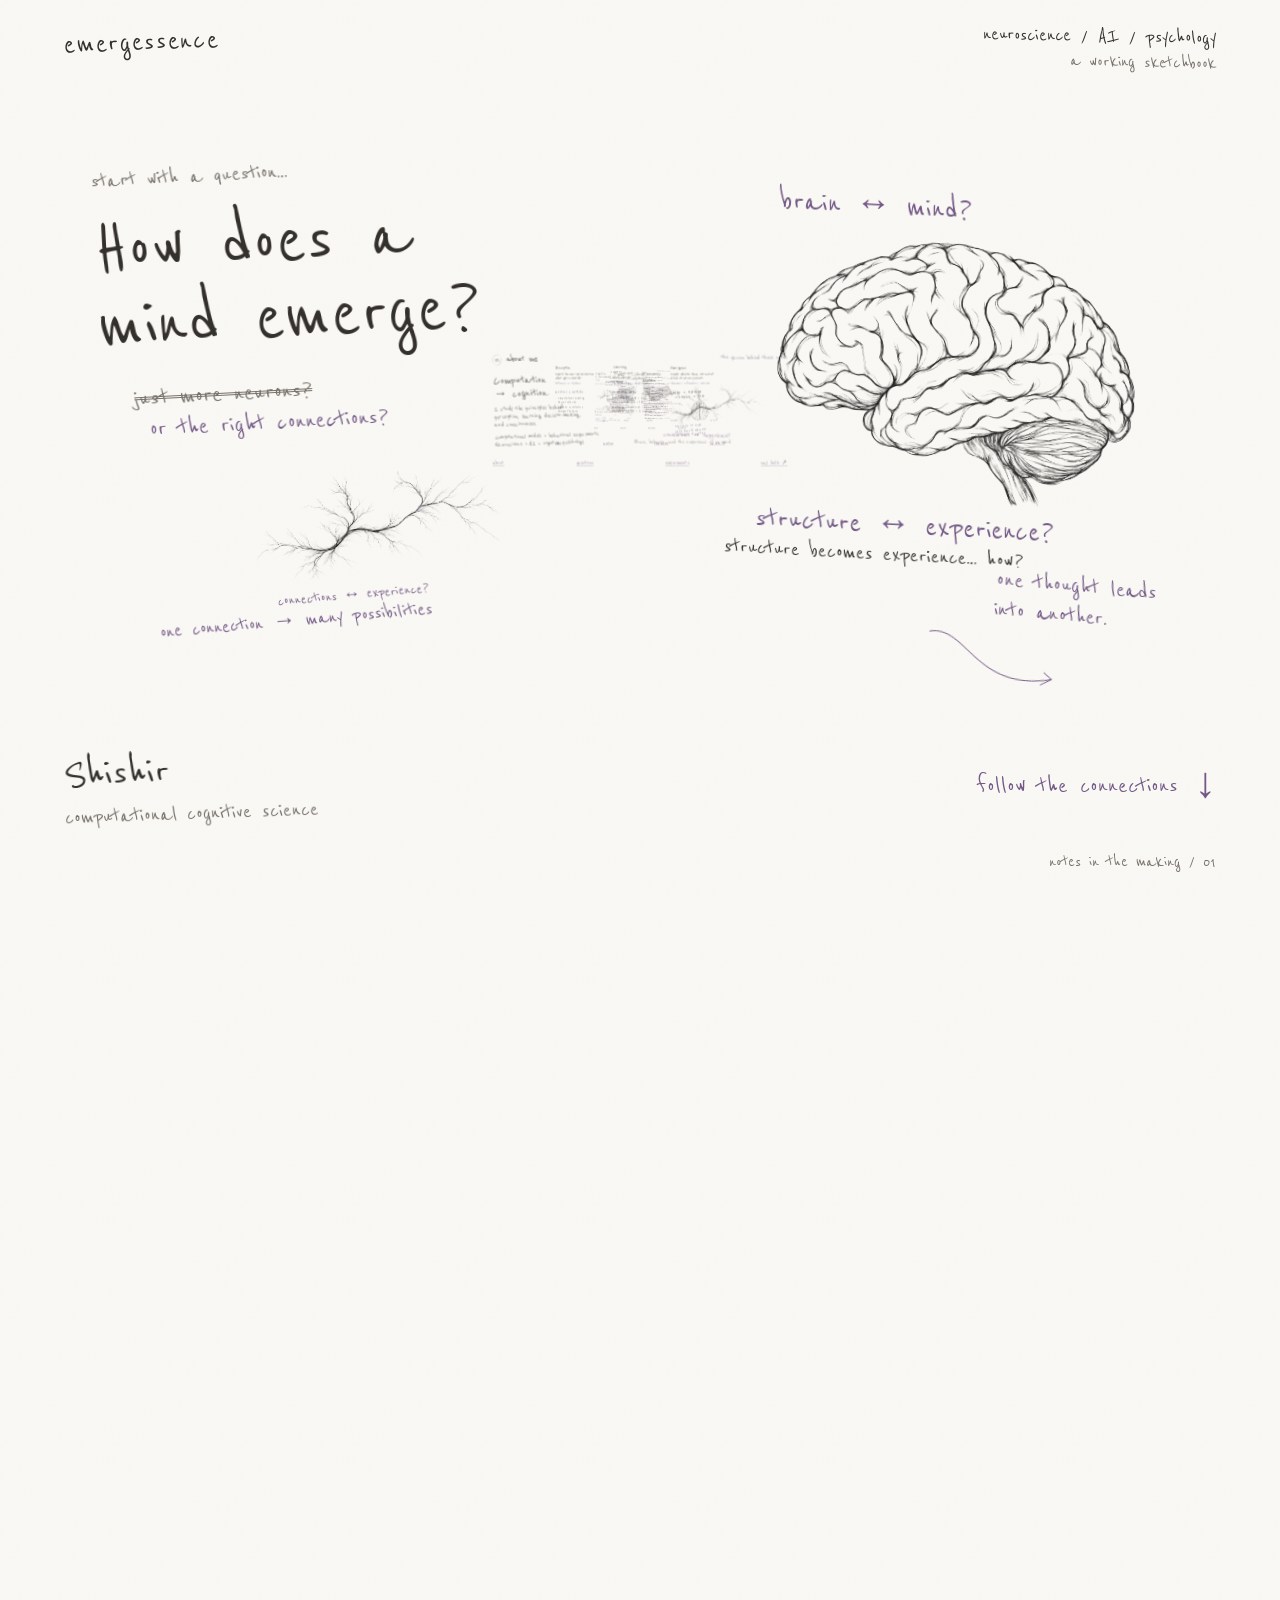
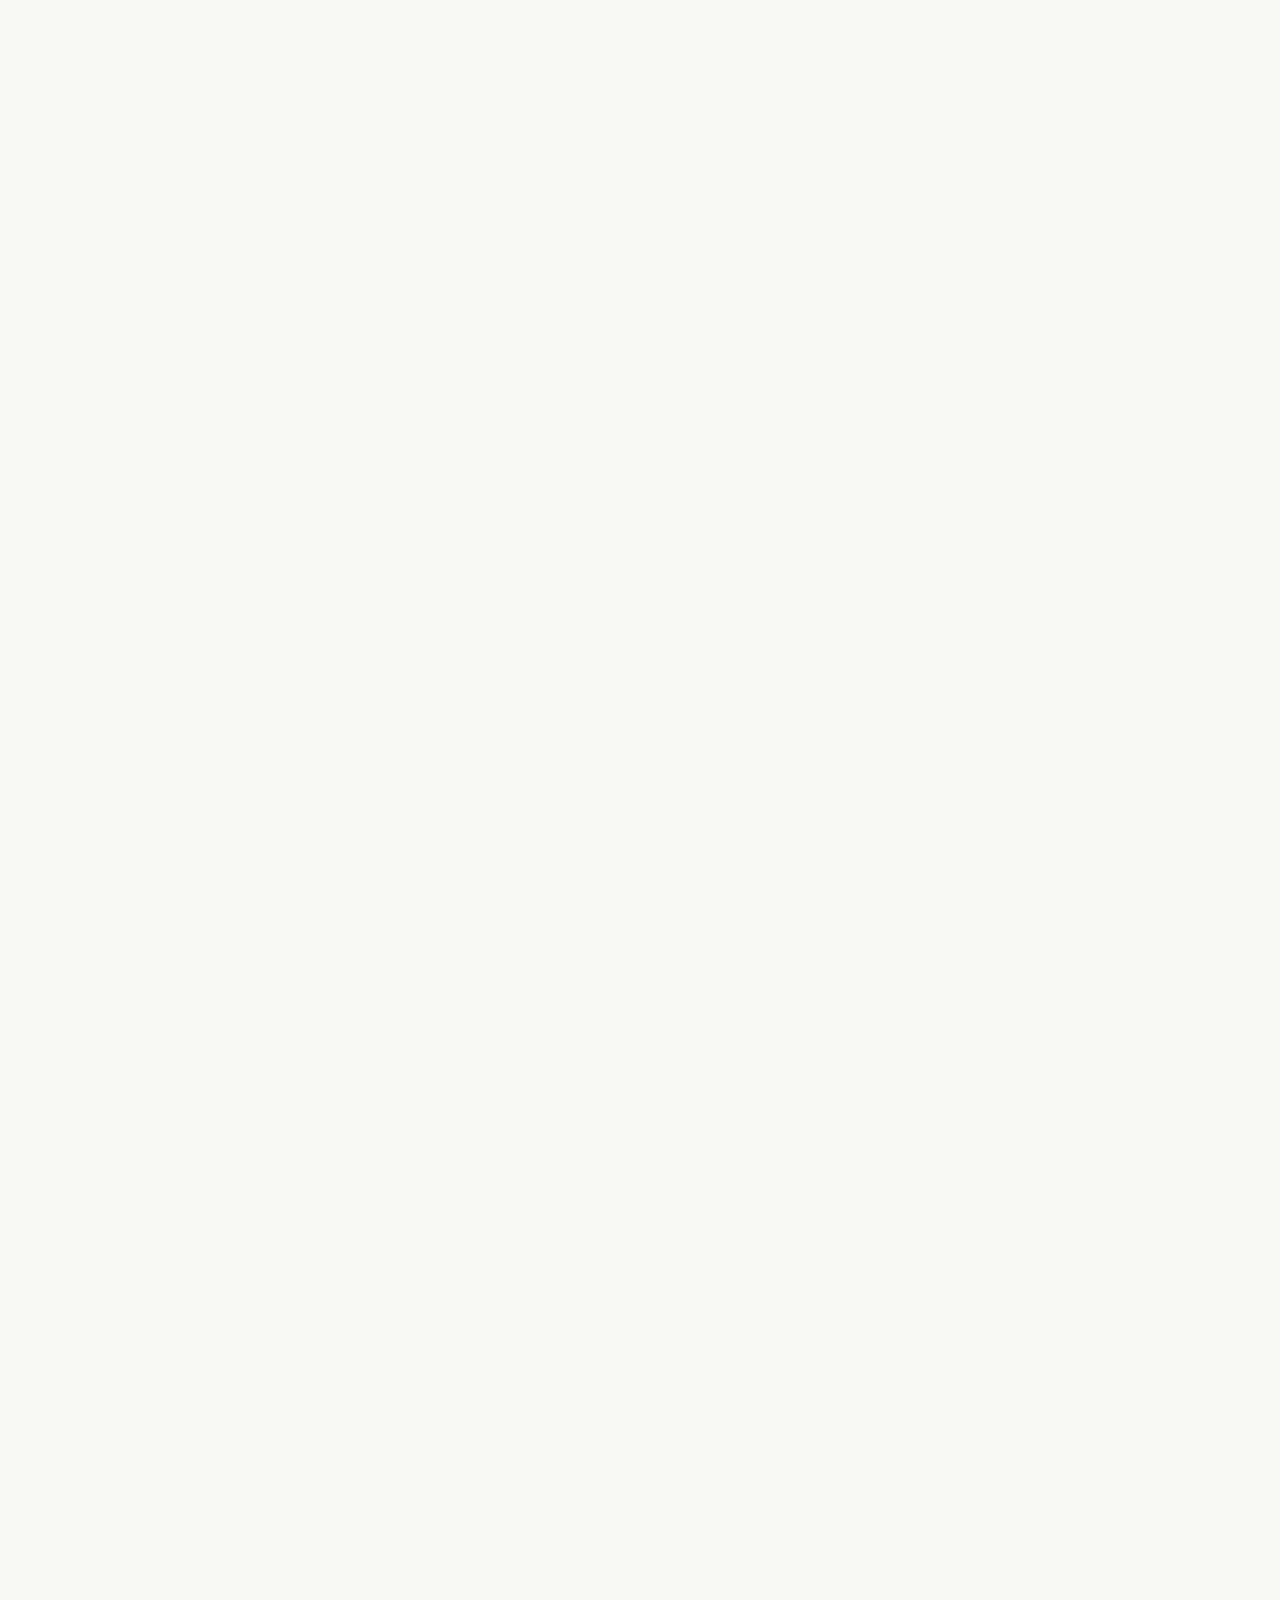
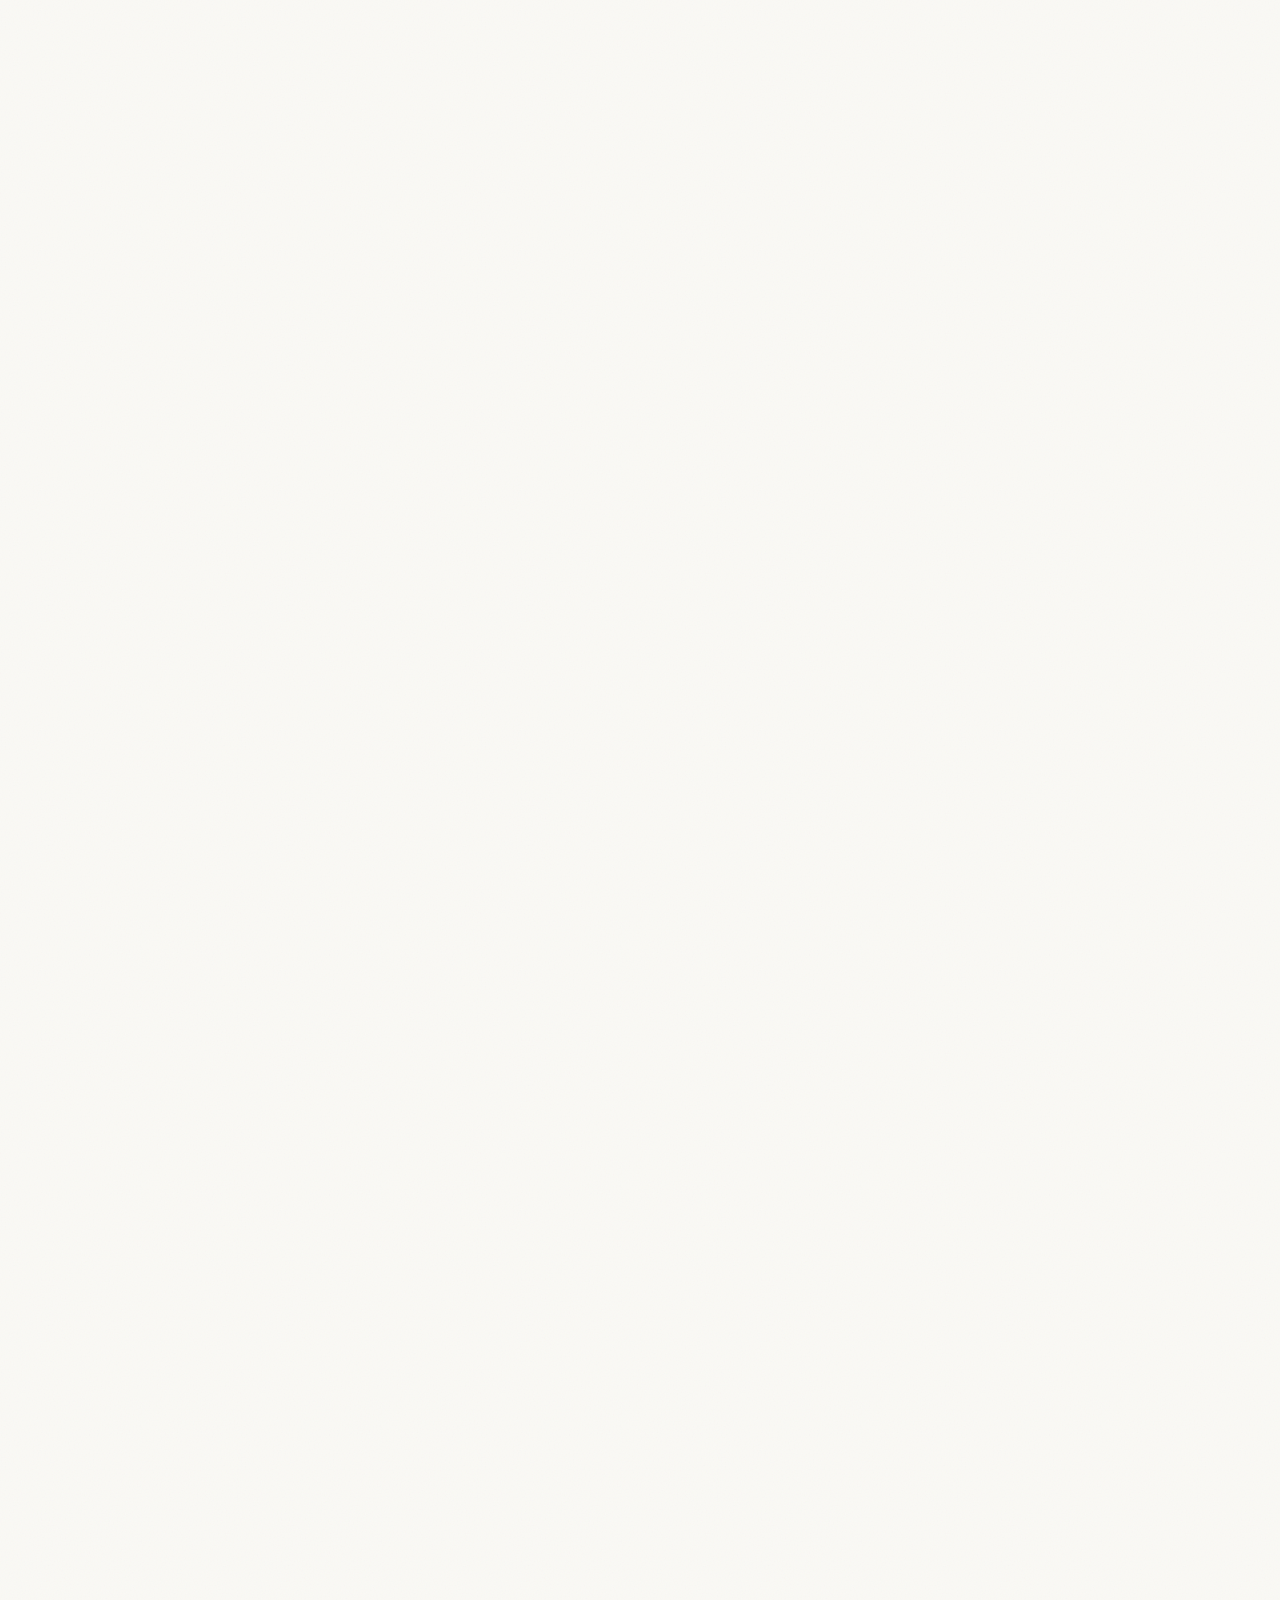
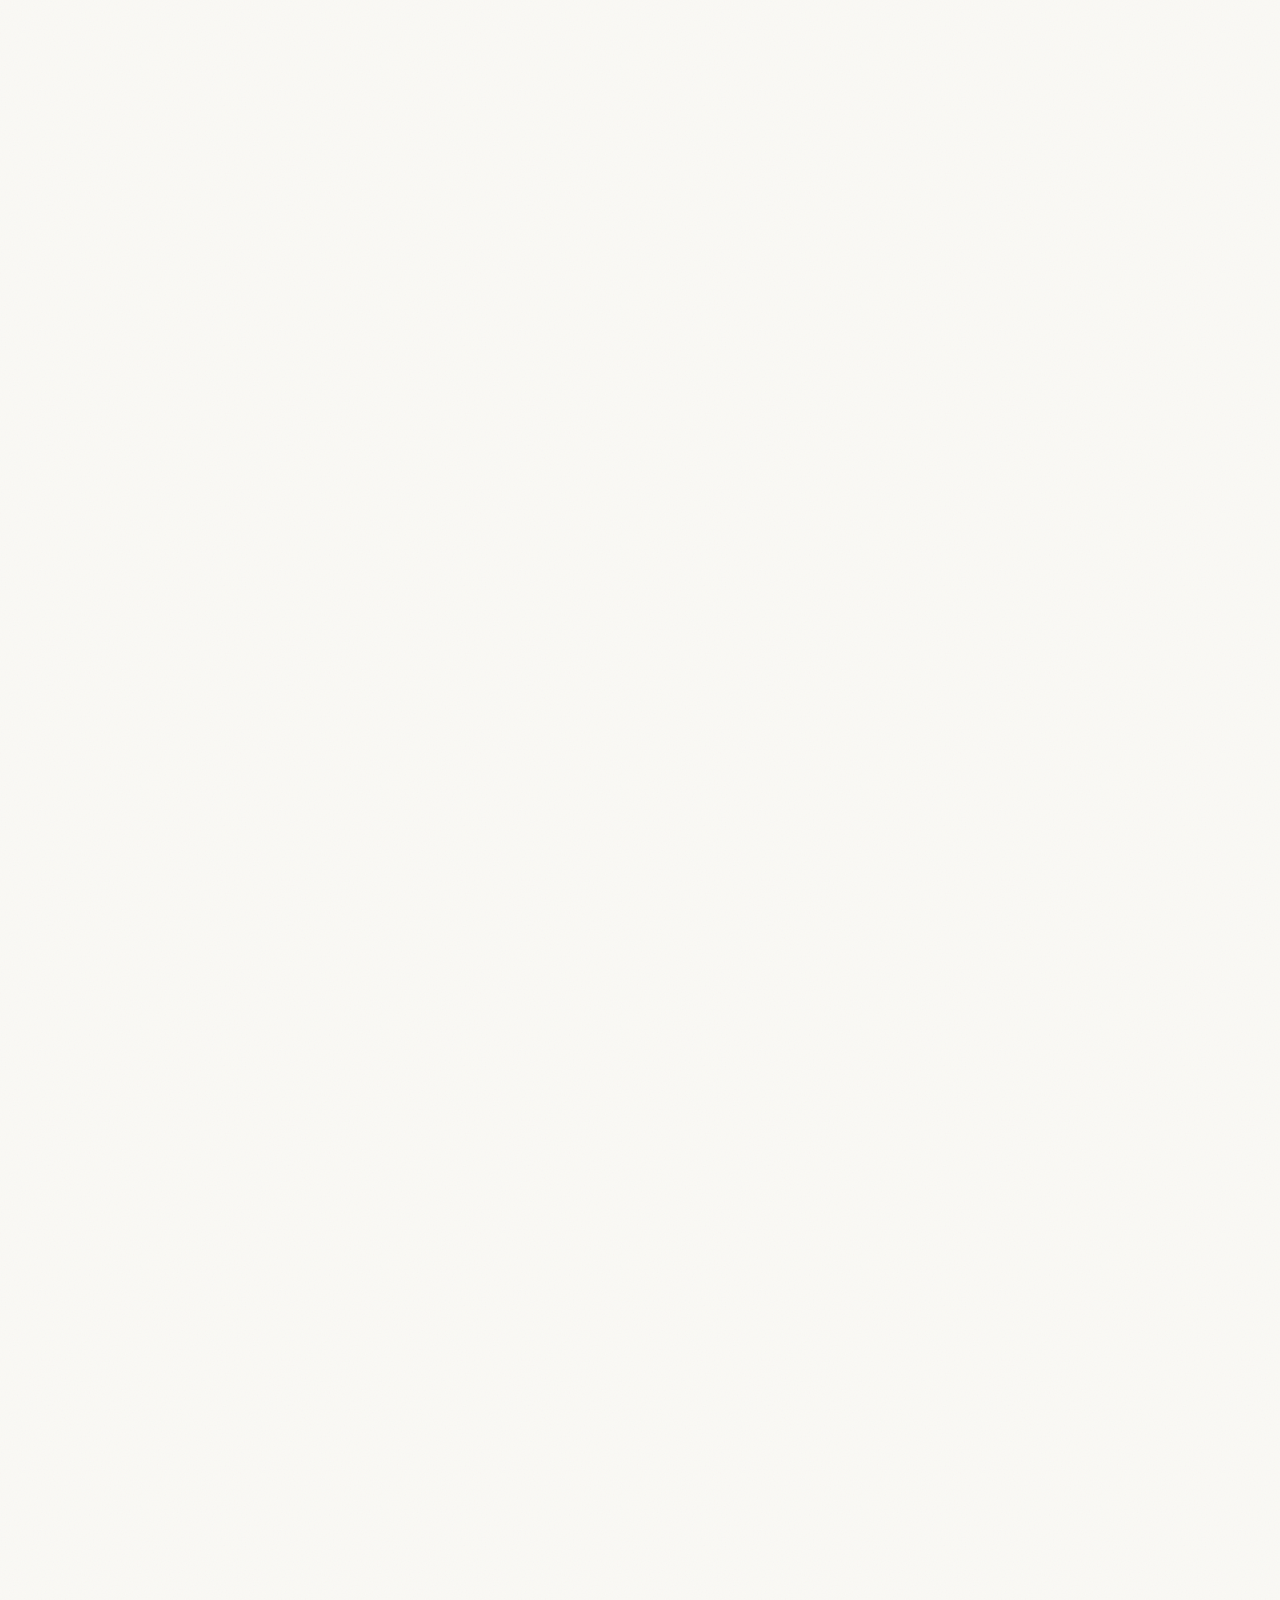
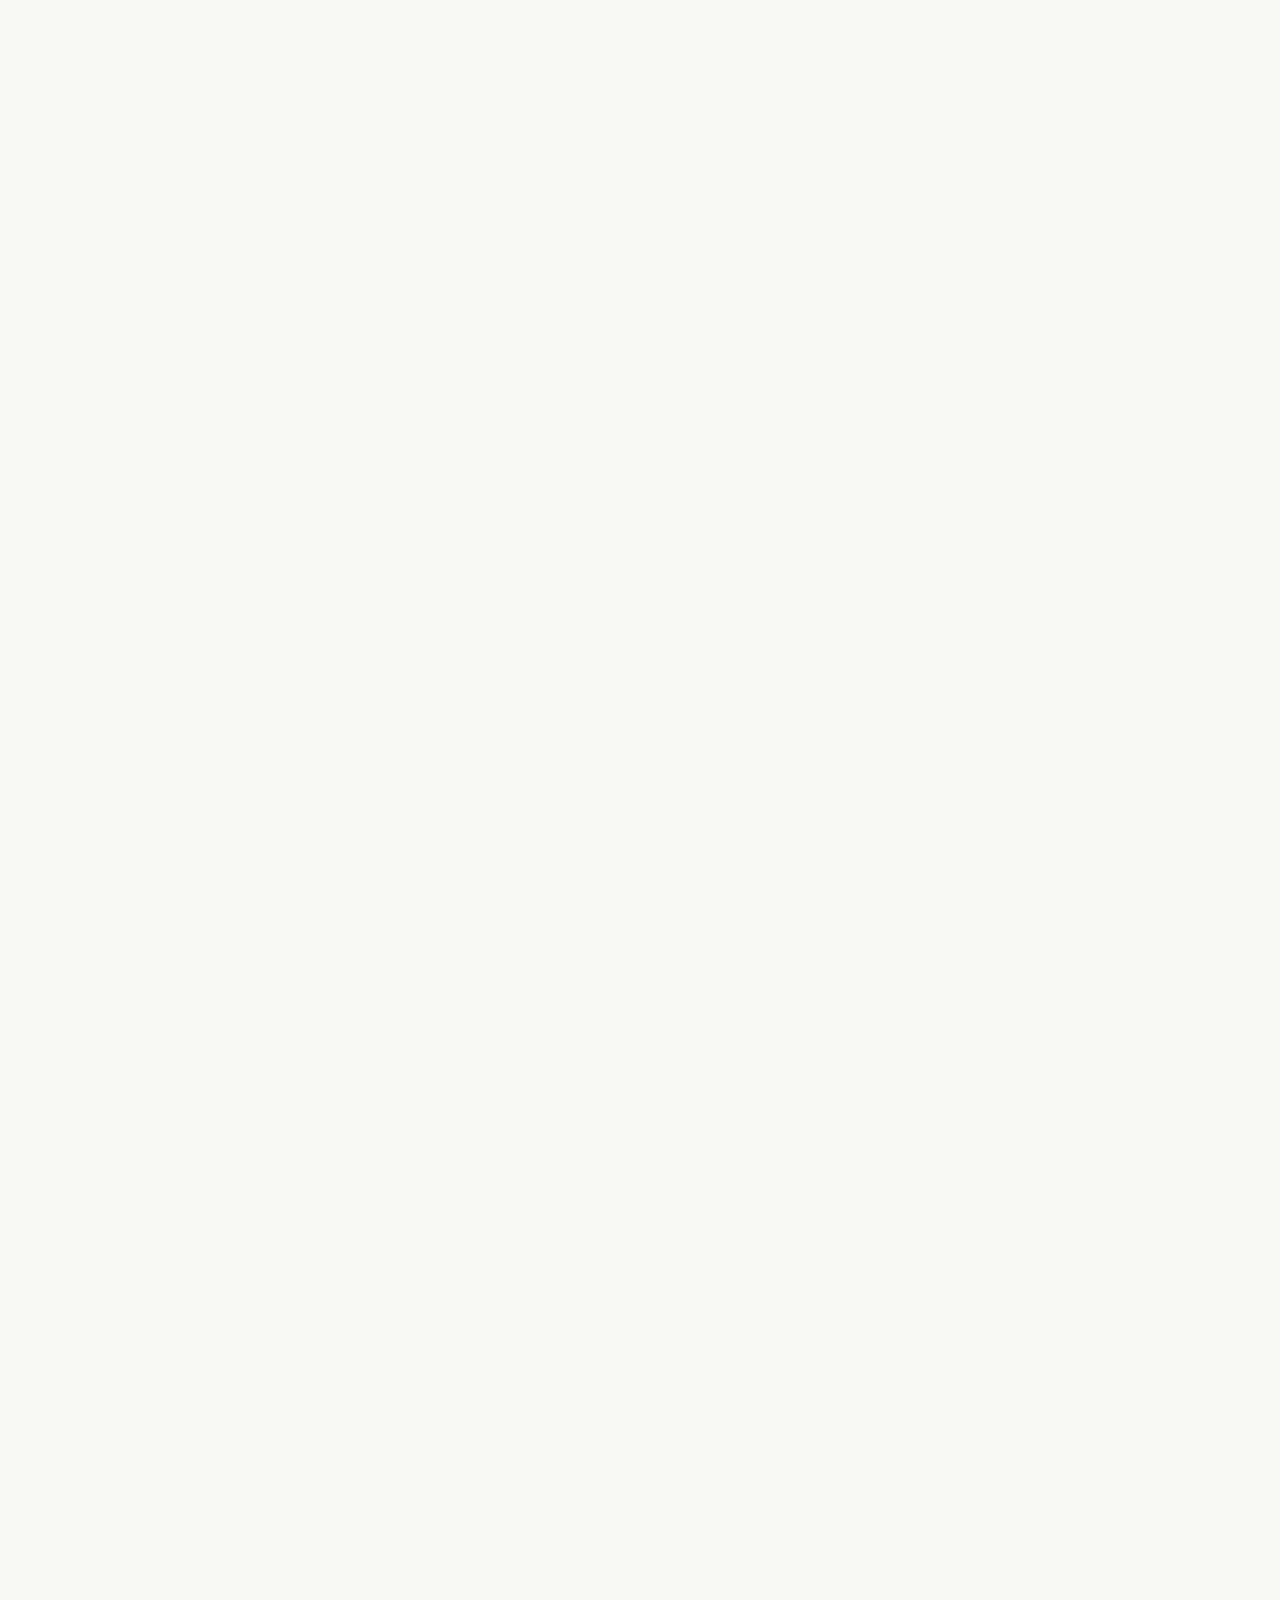
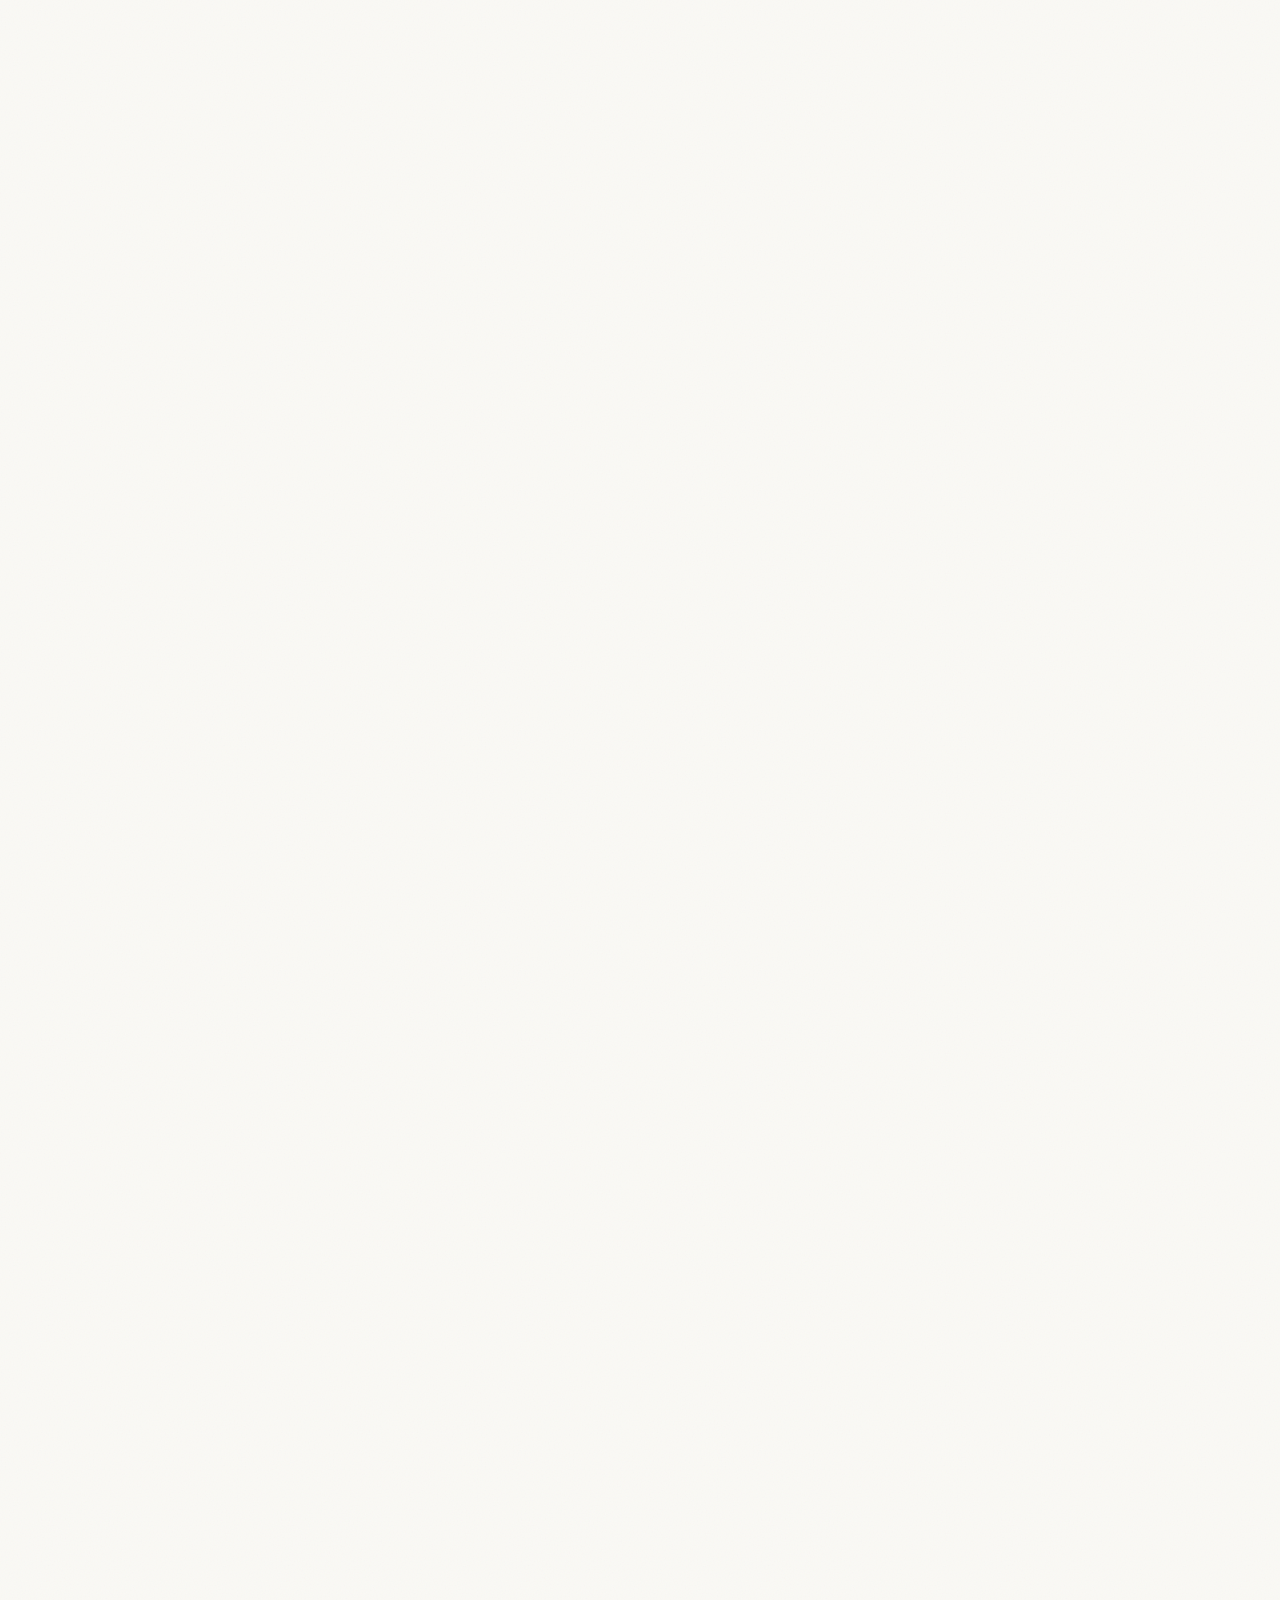
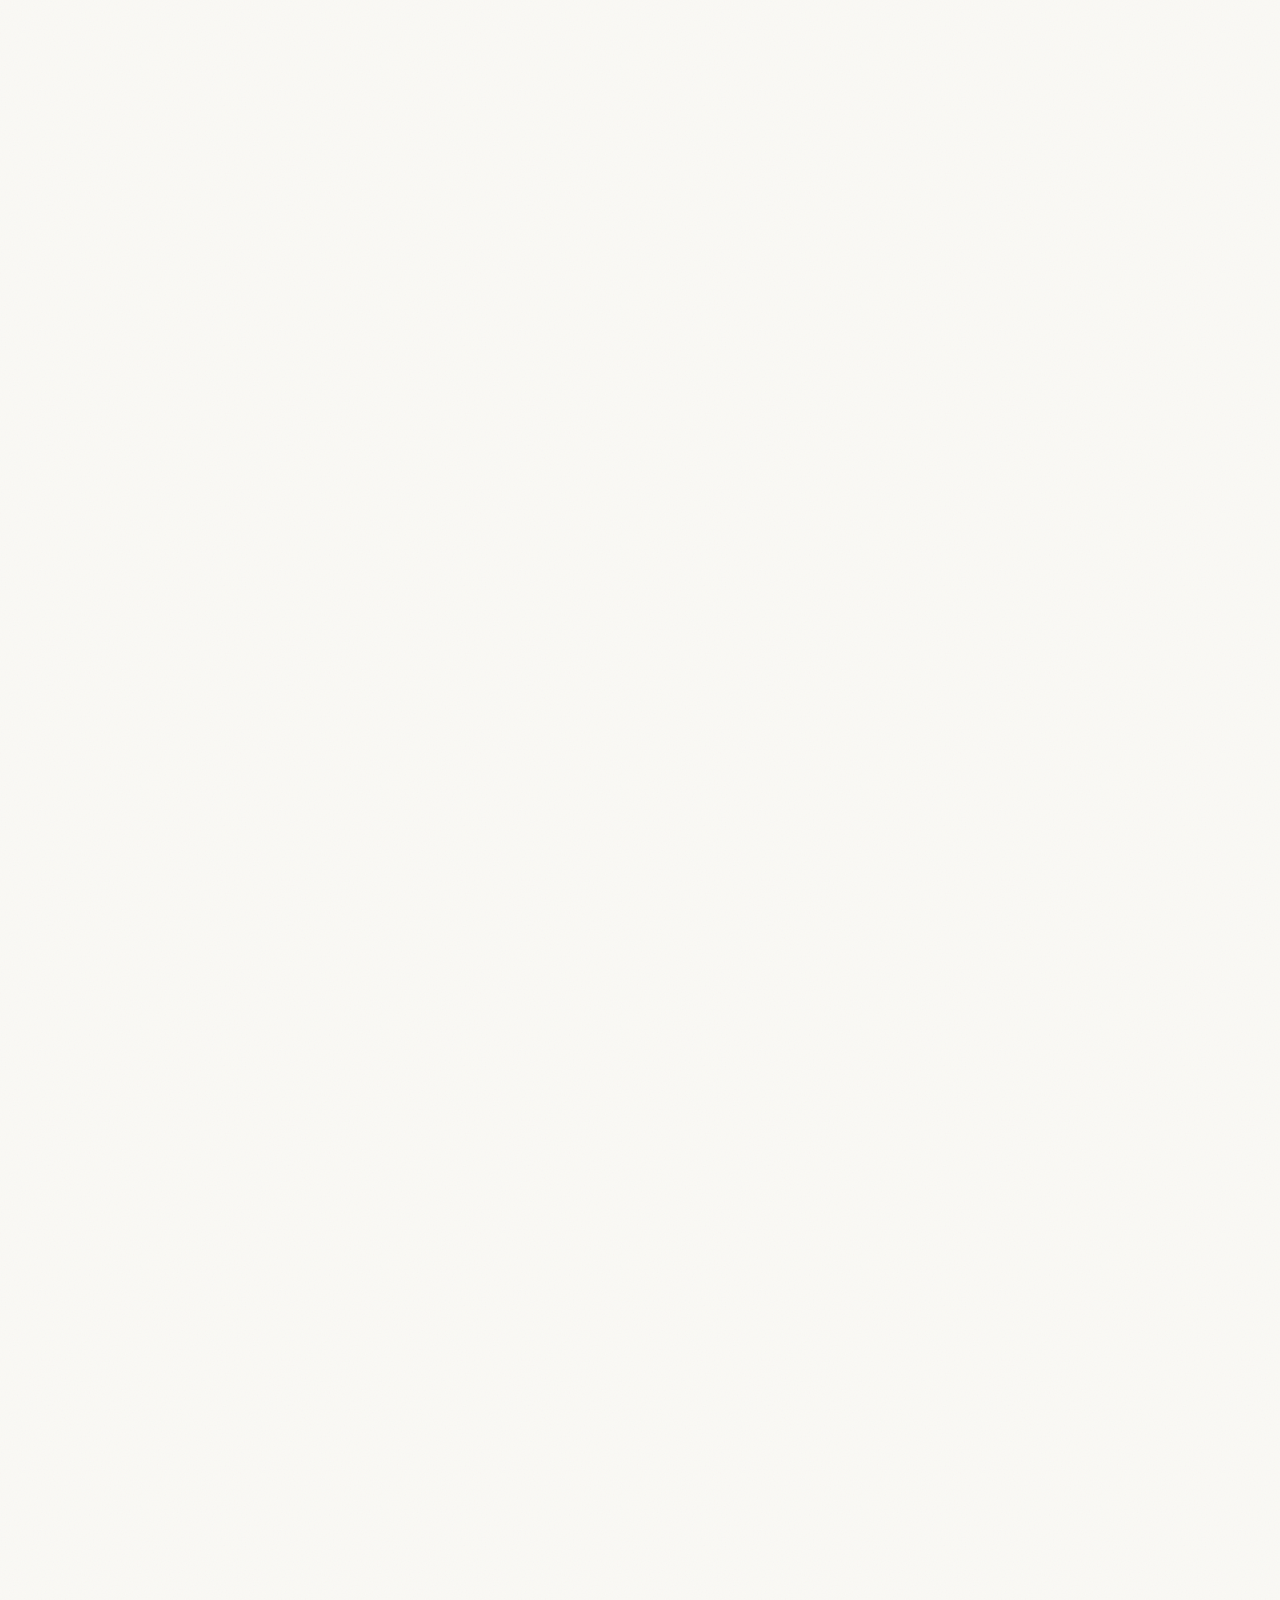
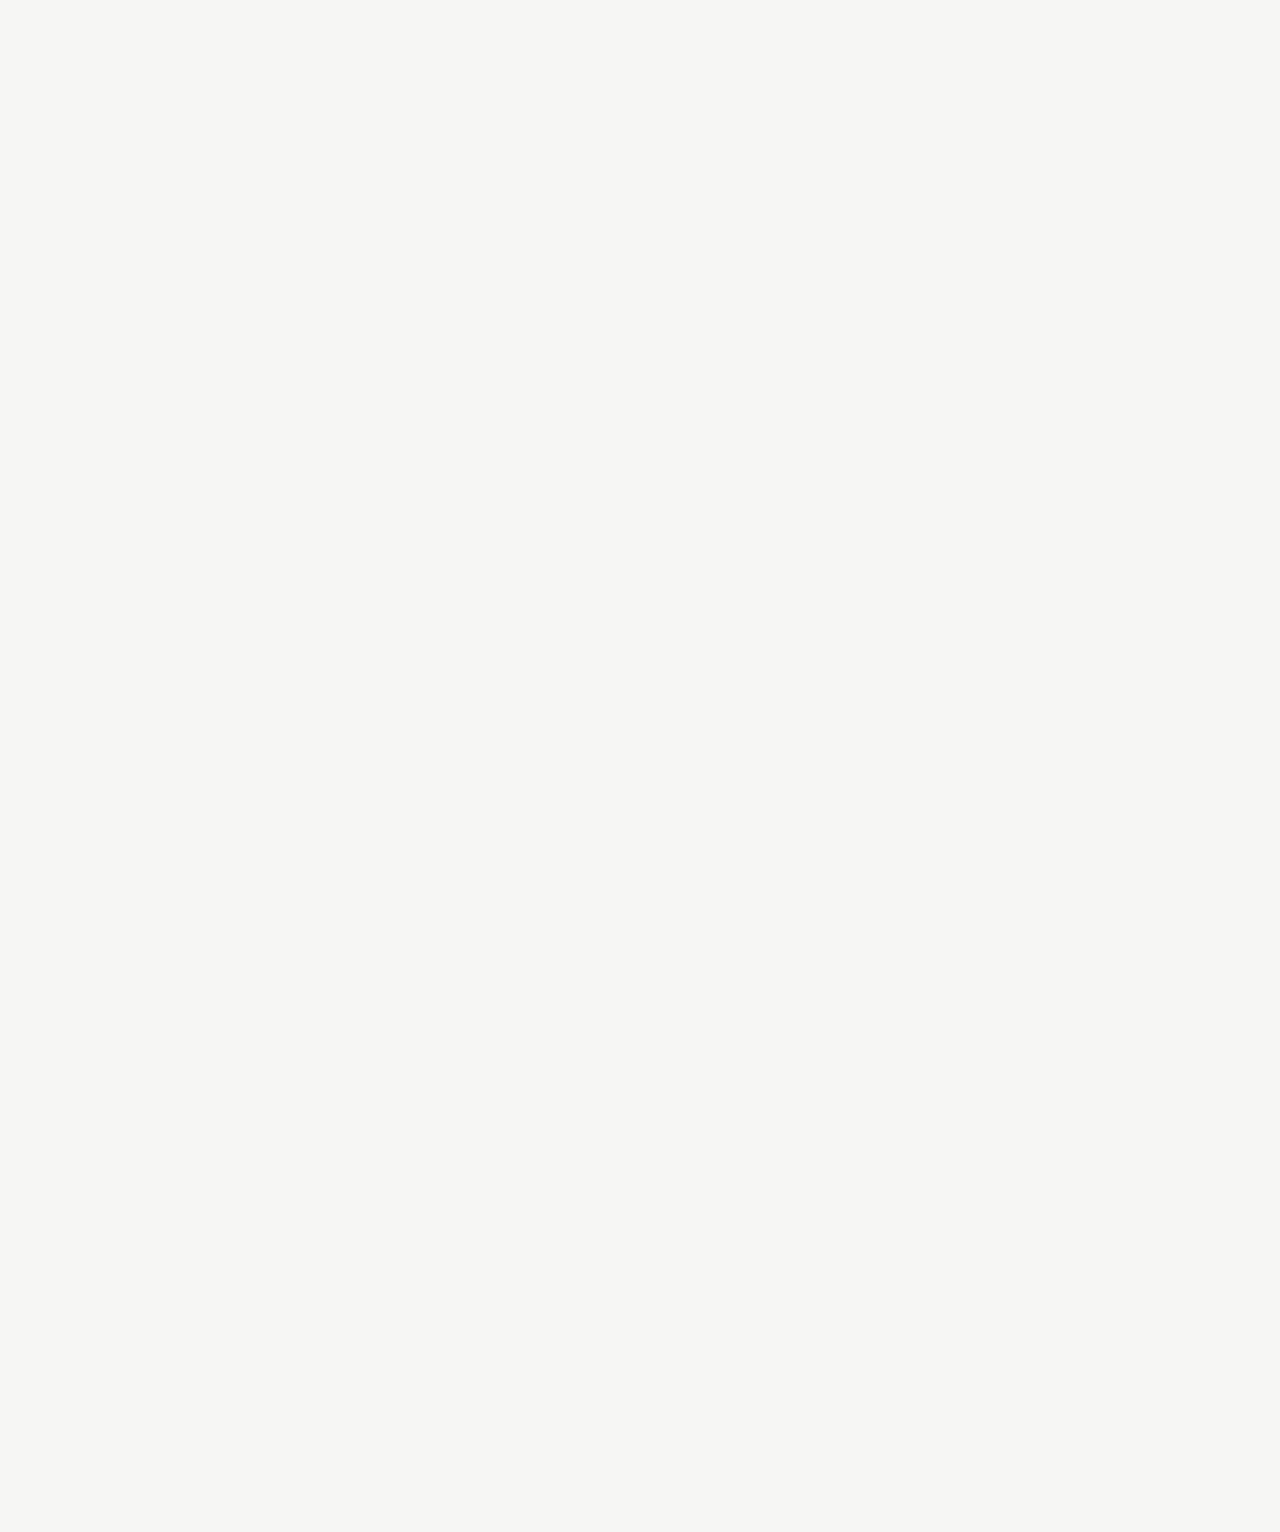
==== commit dacccf78: "Ease quick scrolls into notebook pages without pauses" ====
--- a/index.html
+++ b/index.html
@@ -13,7 +13,7 @@
   <link rel="stylesheet" href="site/sketchbook.css">
   <link rel="stylesheet" href="site/thoughtspace.css?v=2">
   <link rel="stylesheet" href="styles.css?v=1">
-  <script type="module" src="script.js?v=5"></script>
+  <script type="module" src="script.js?v=6"></script>
 </head>
 <body>
   <a class="skip-link" href="#about">Skip to content</a>
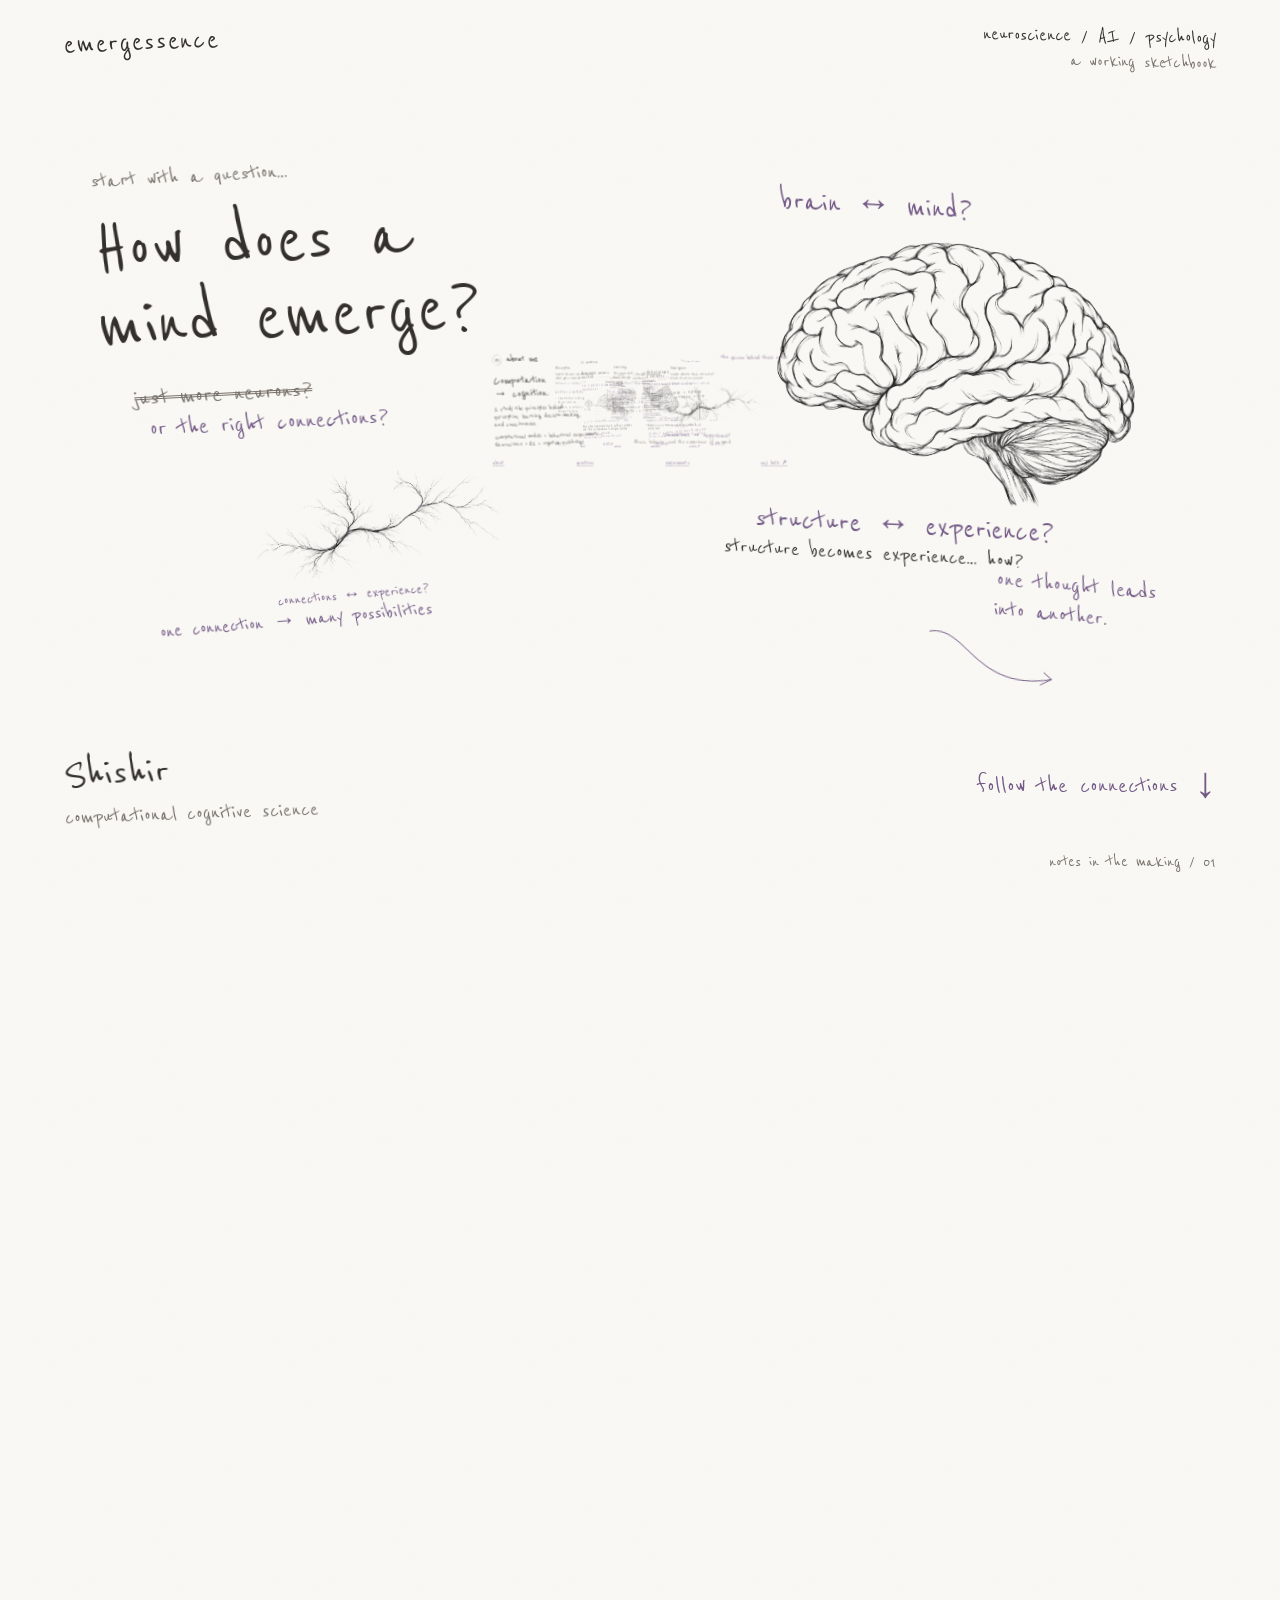
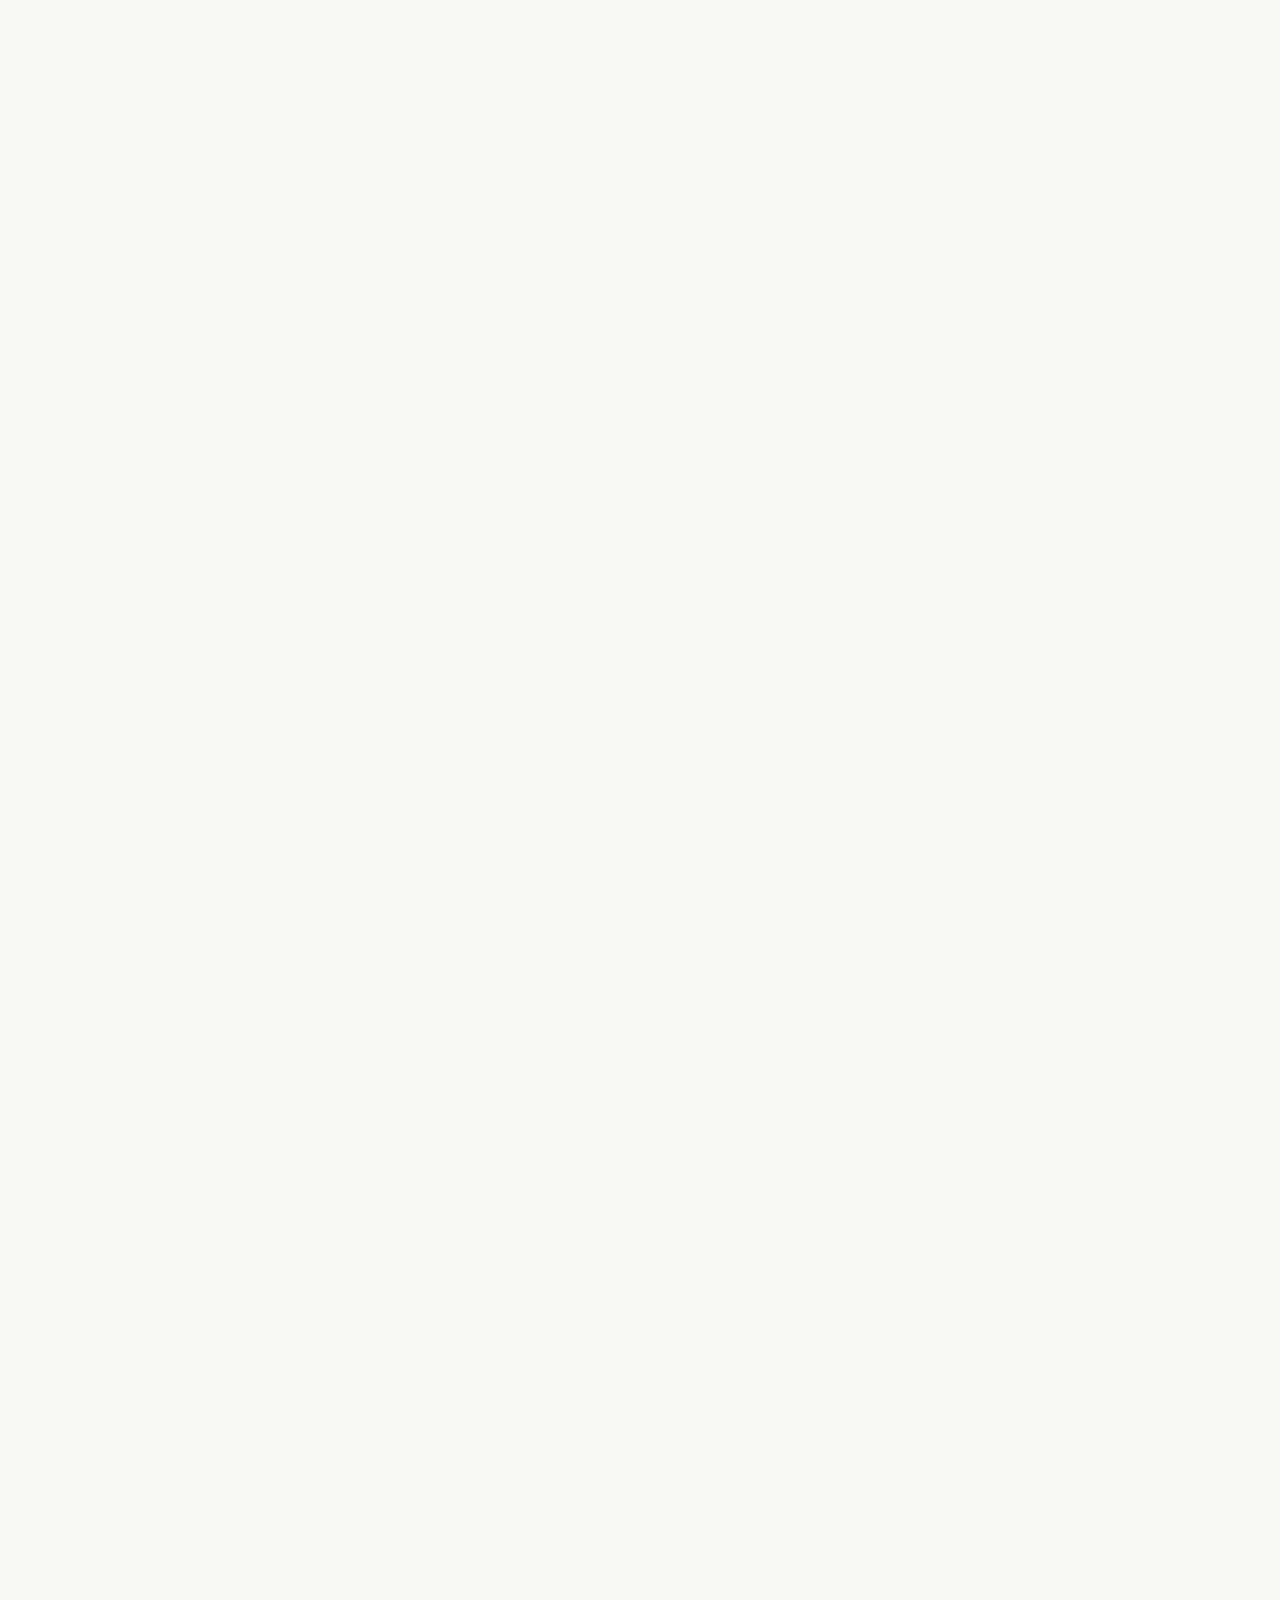
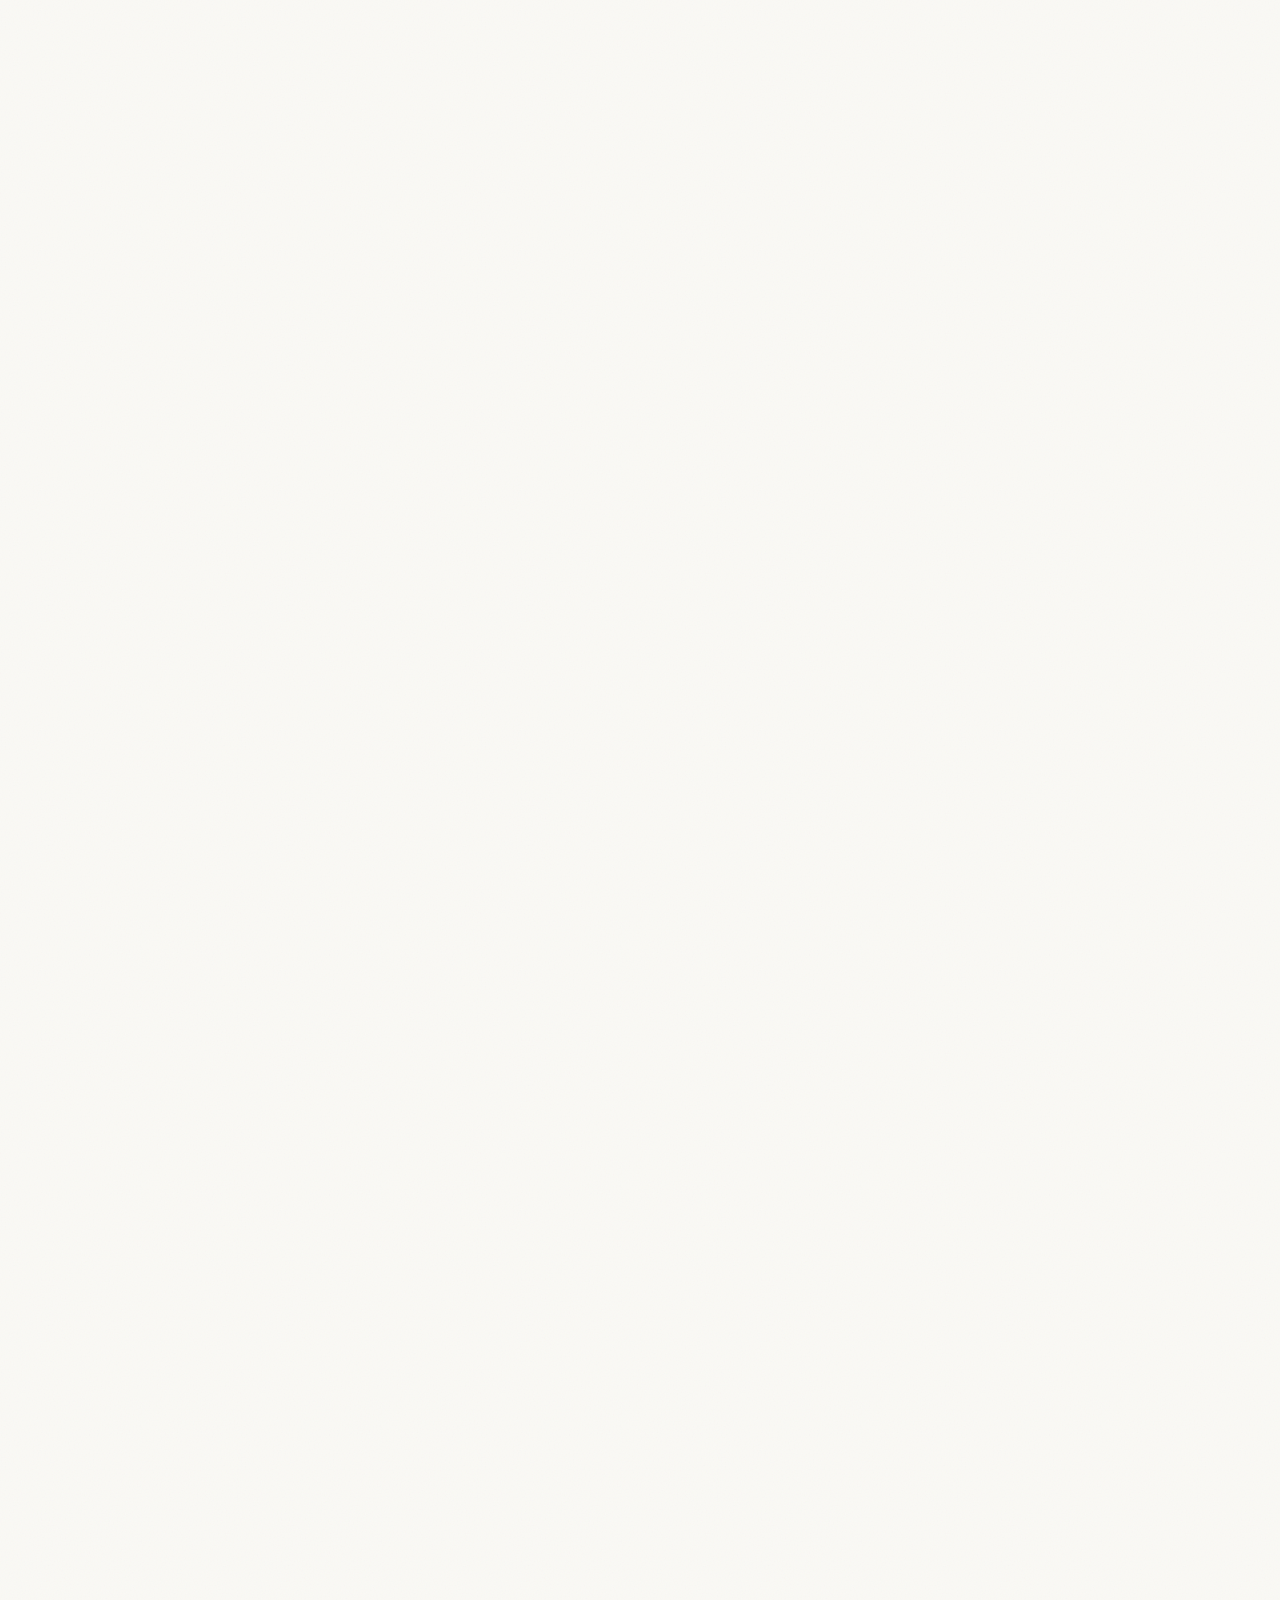
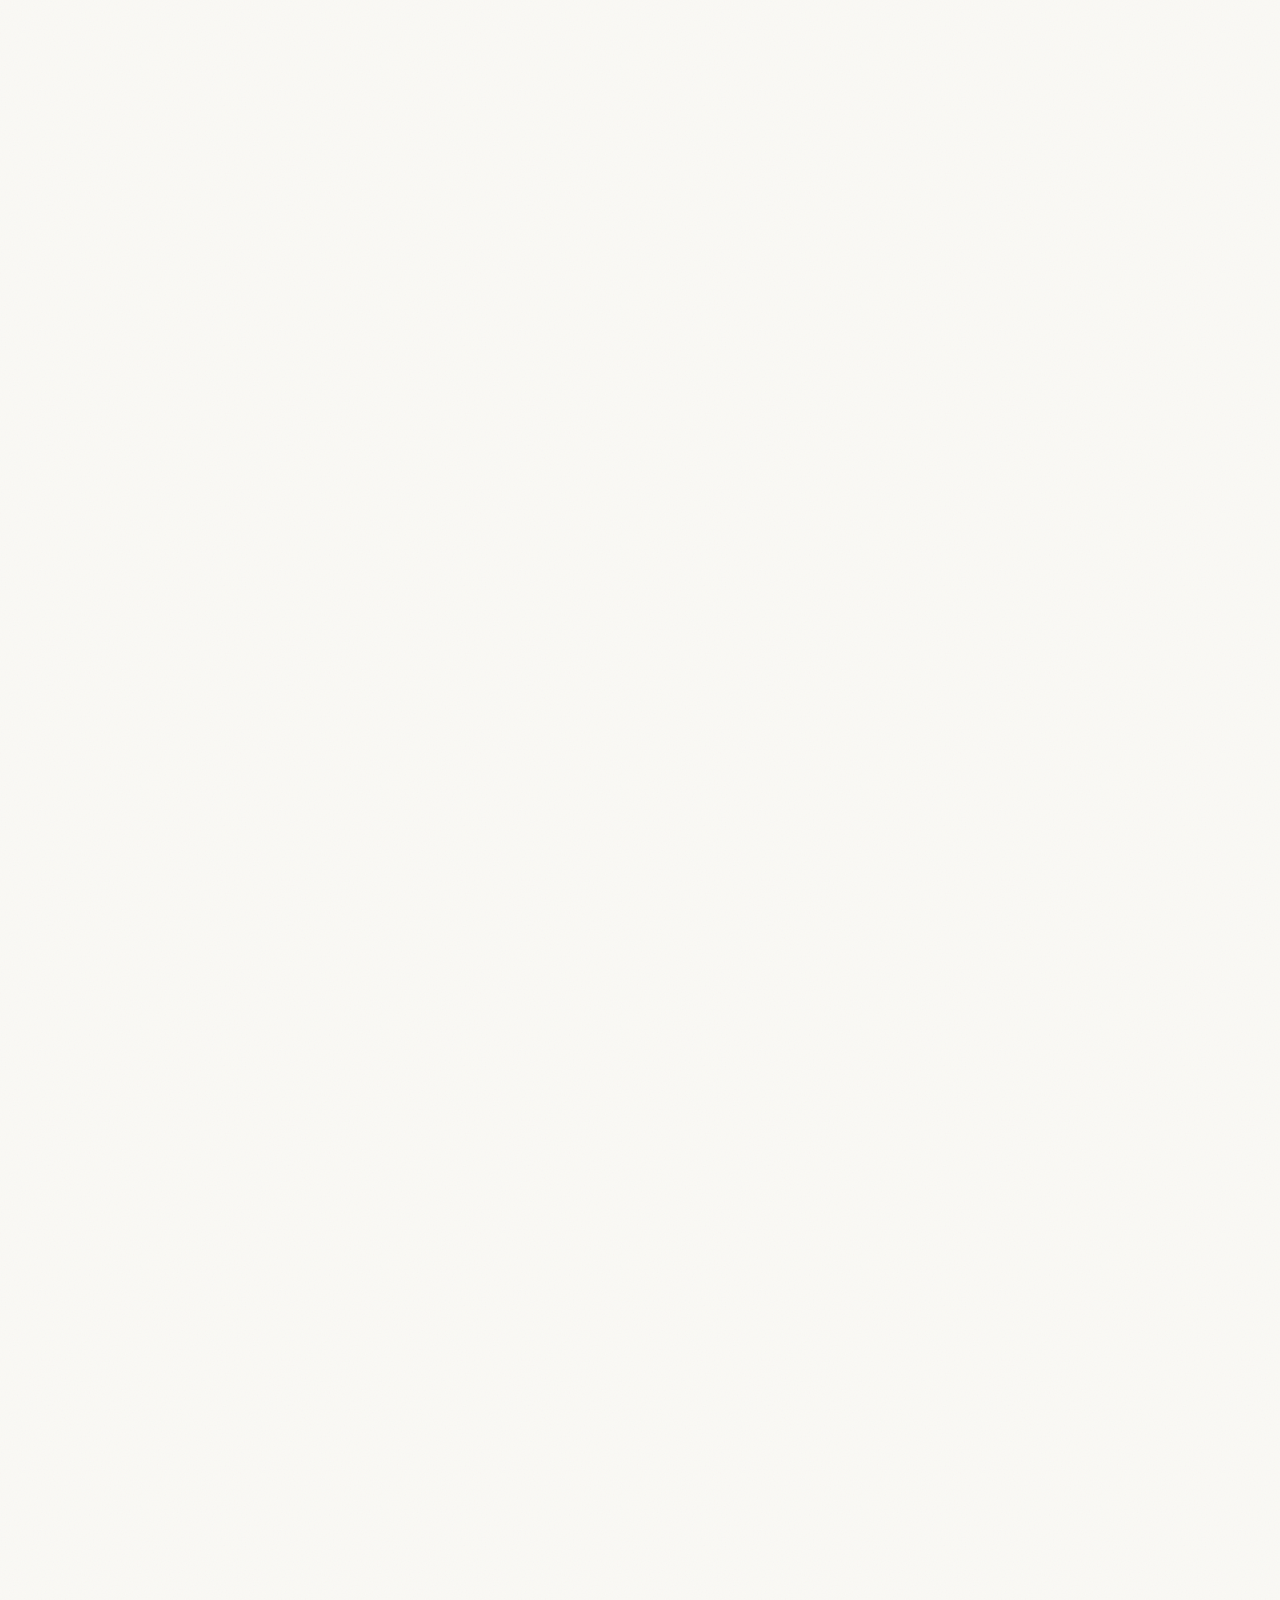
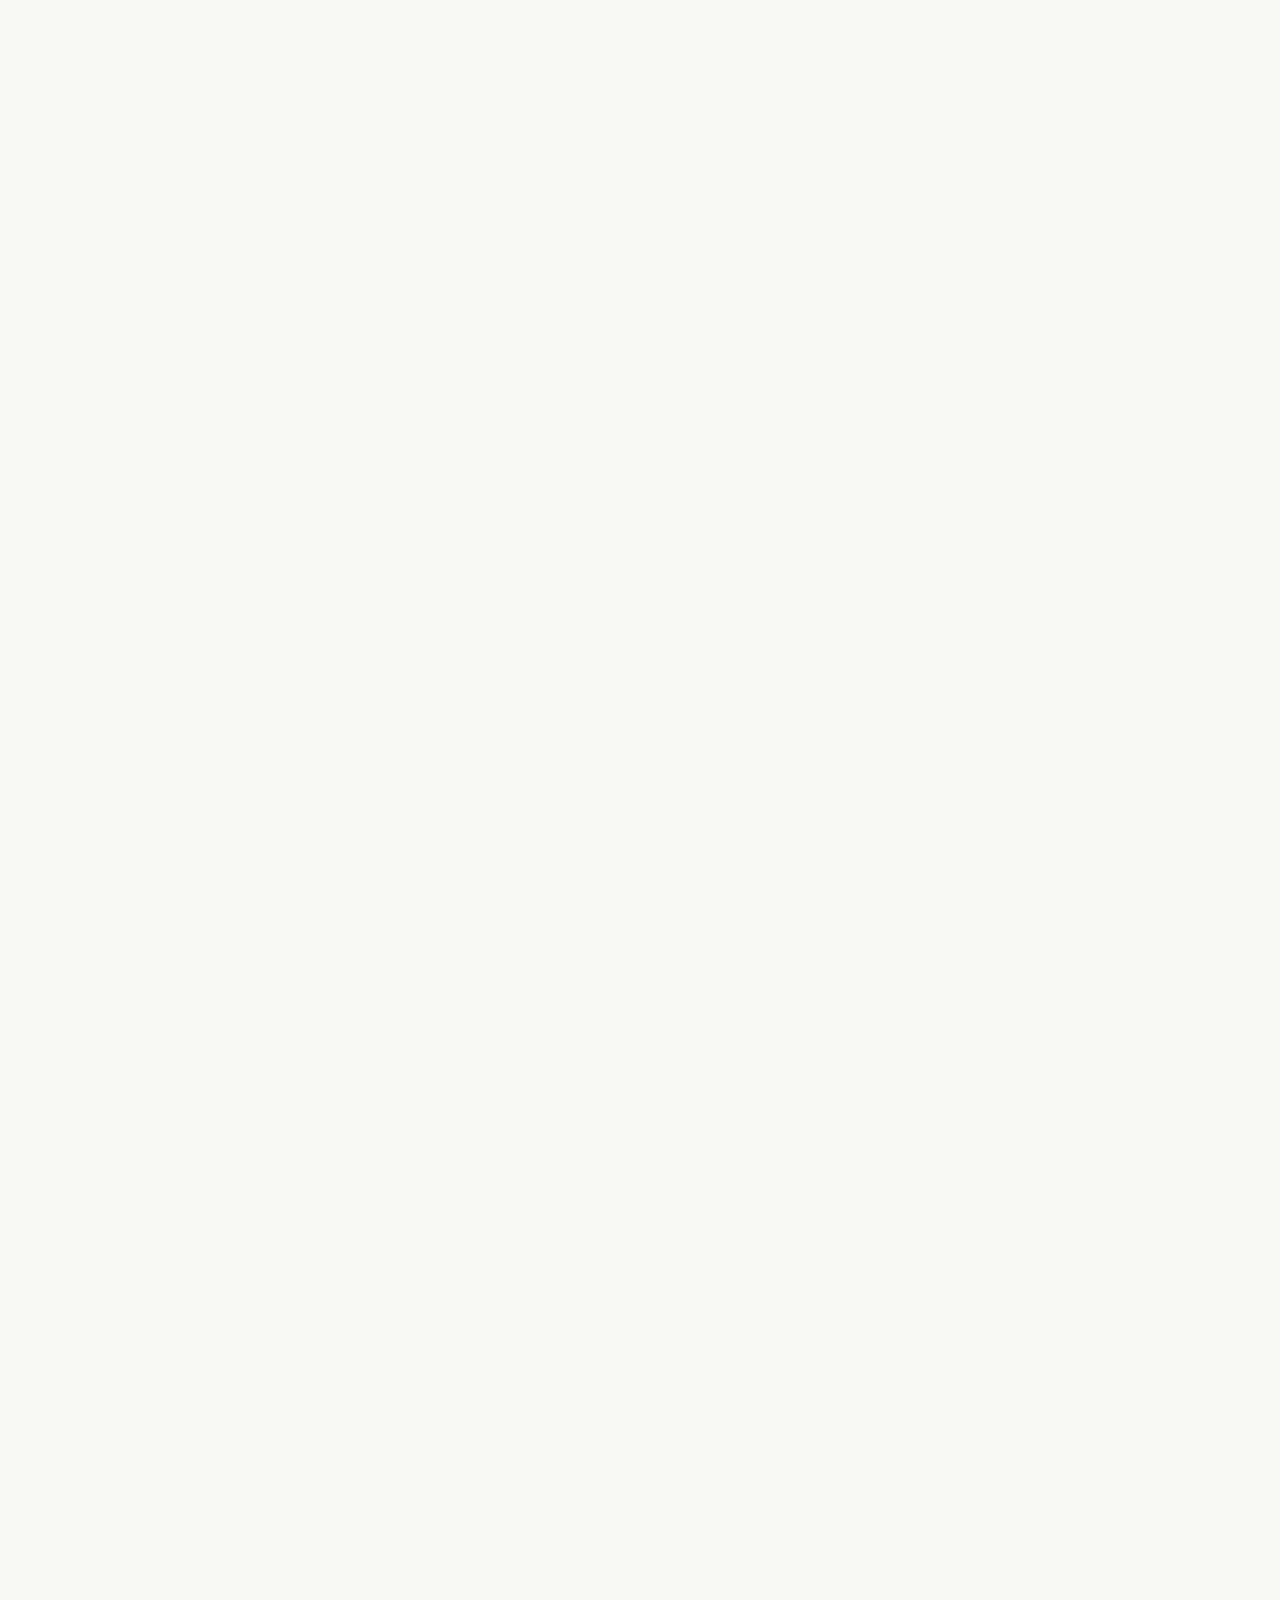
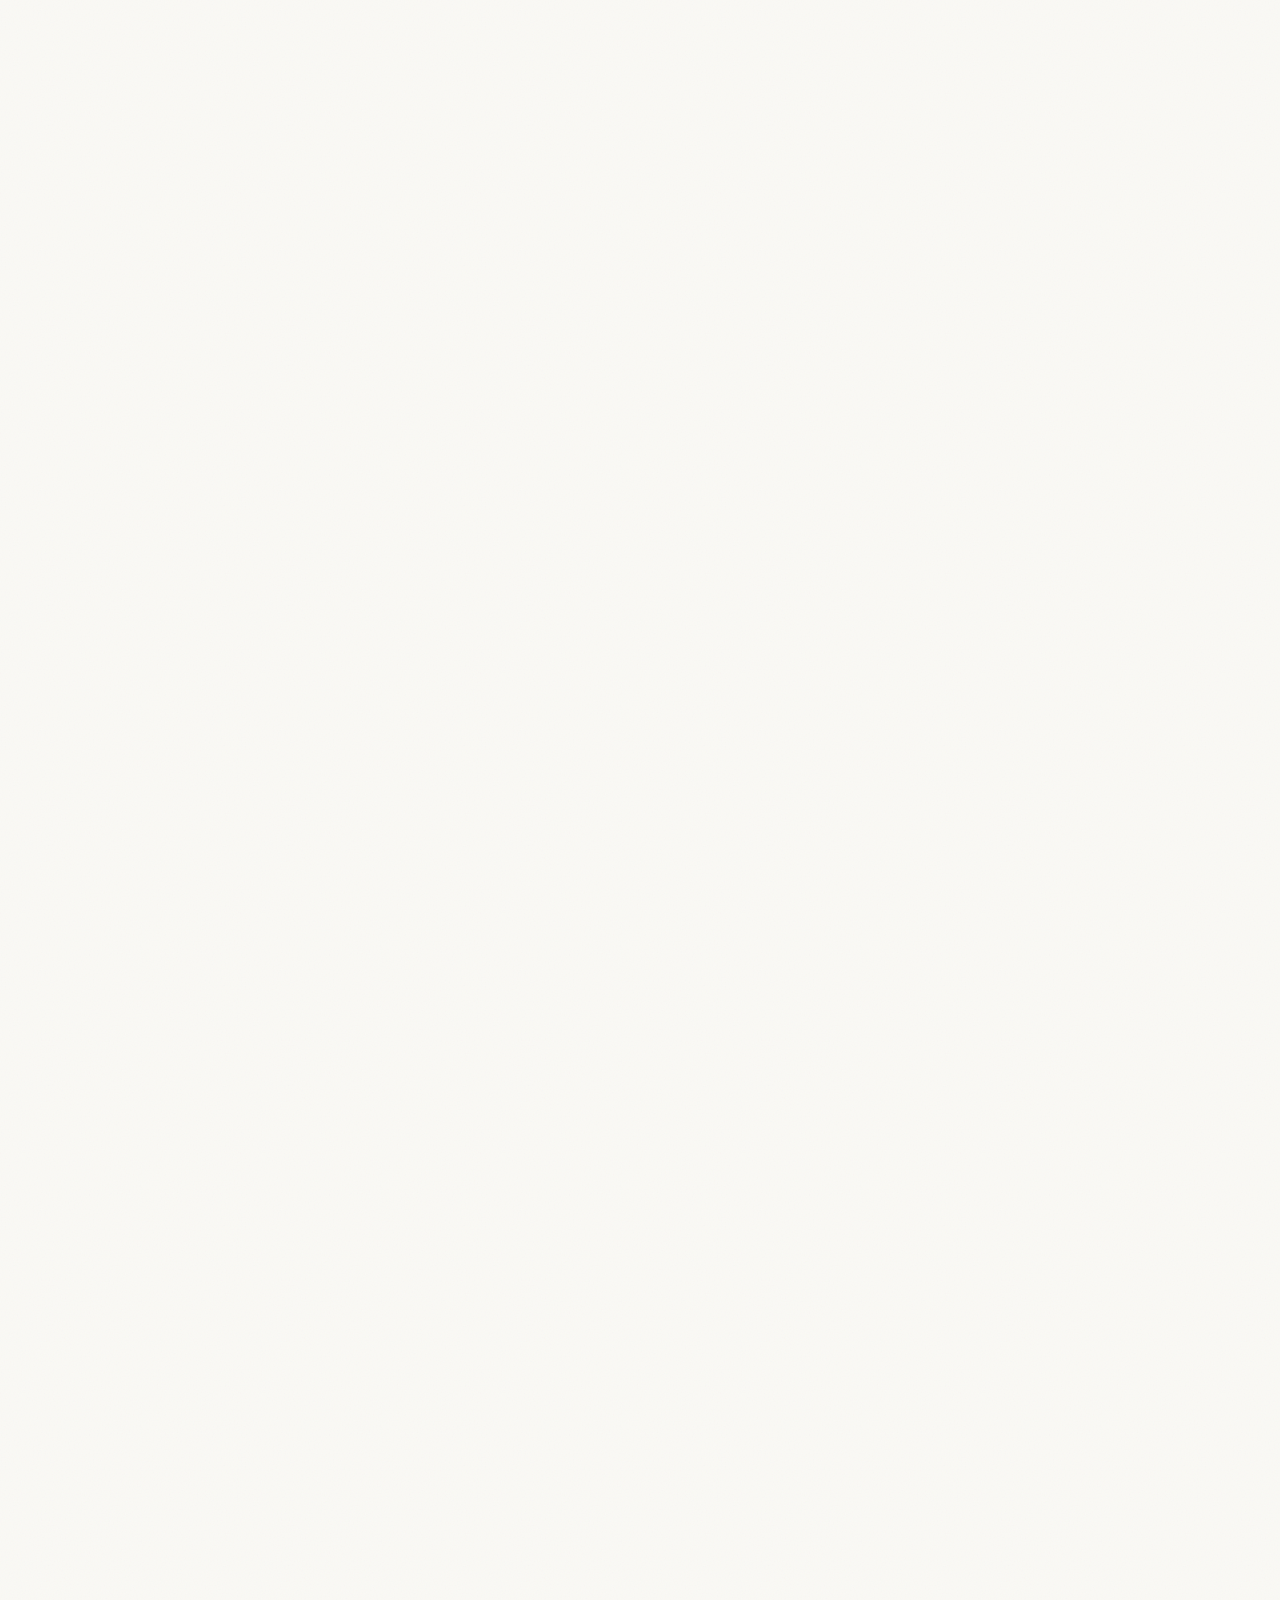
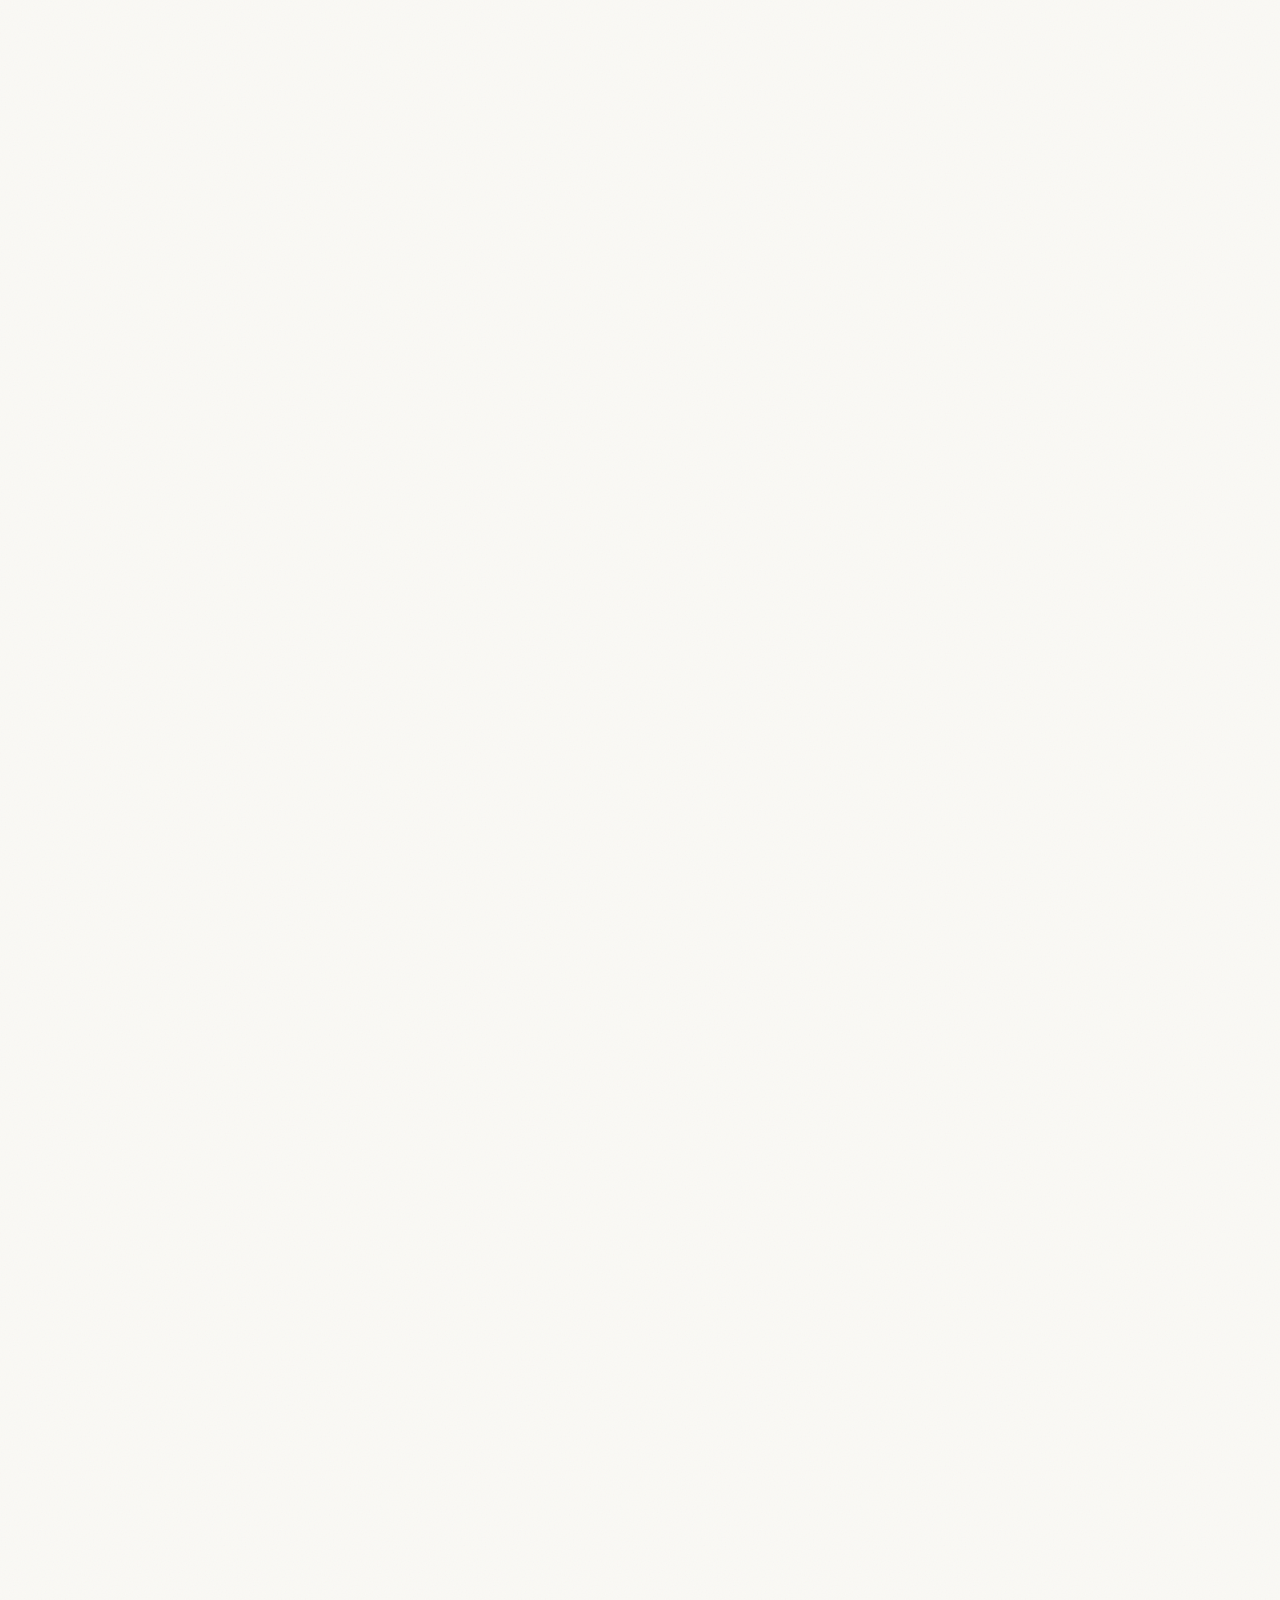
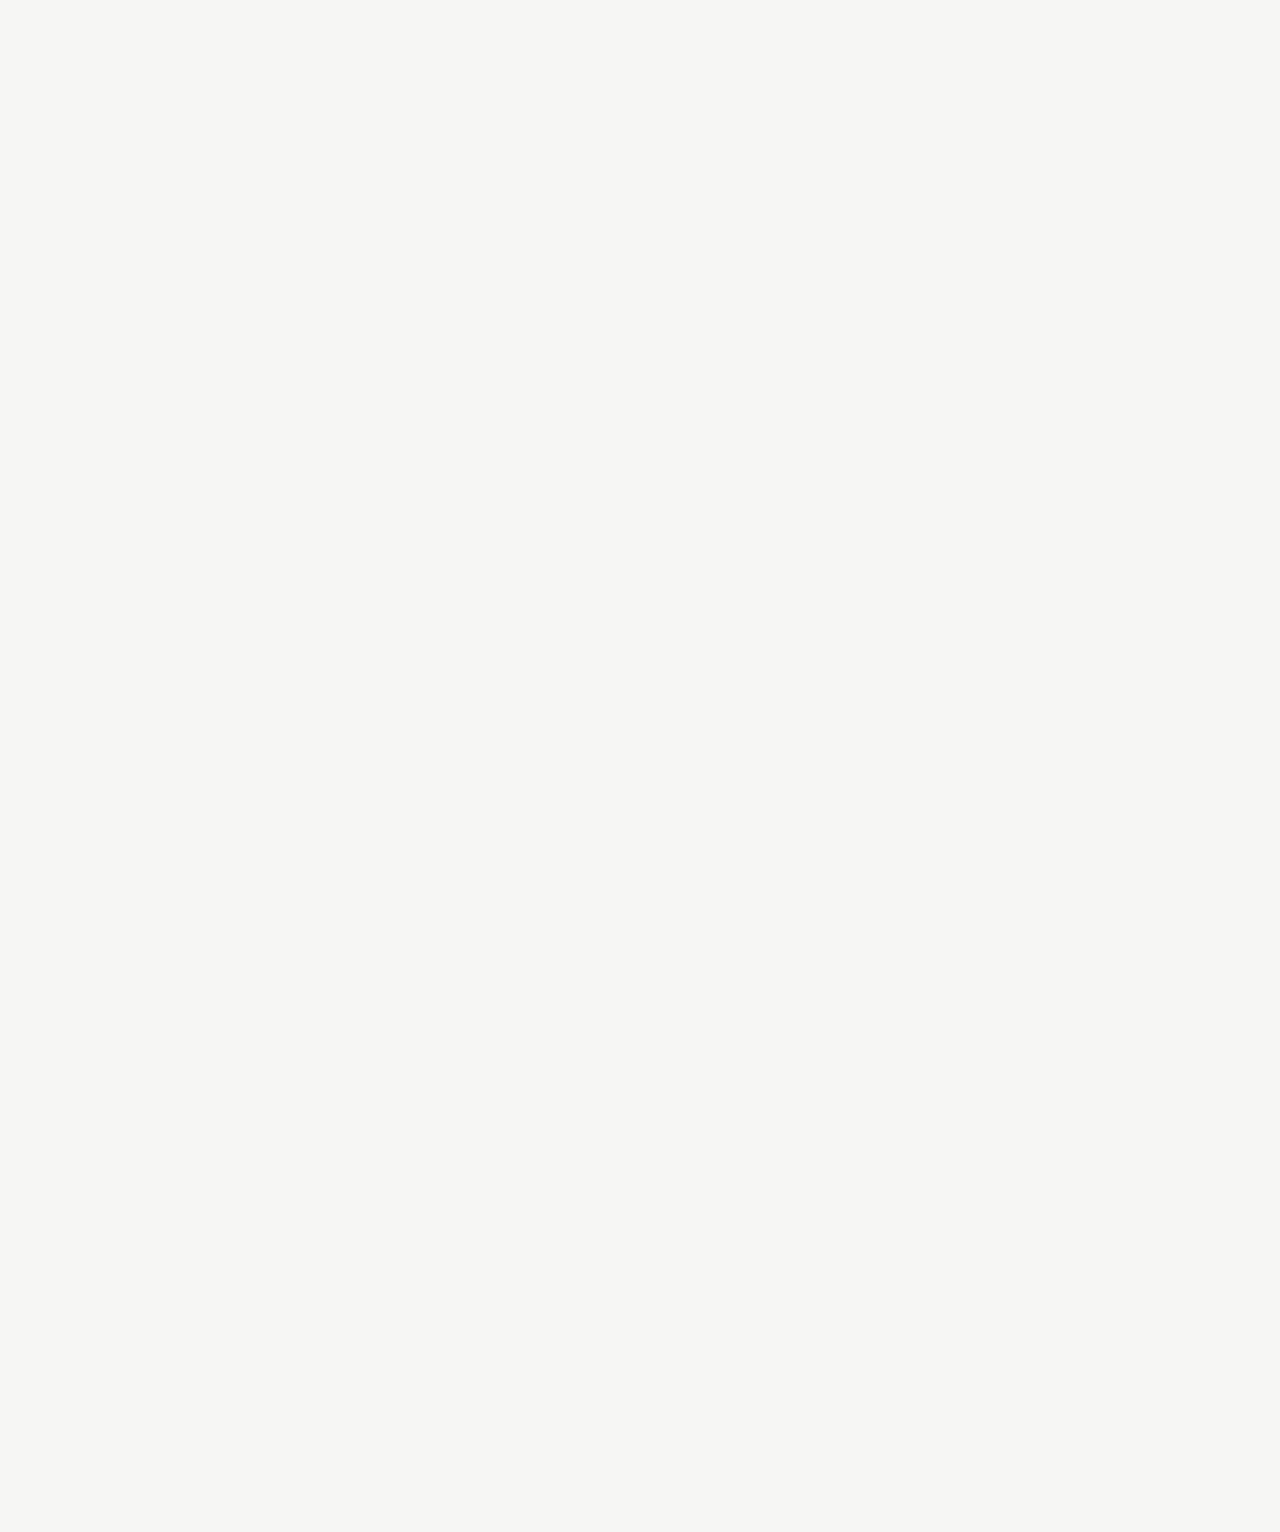
==== commit 94d9d335: "Drive notebook scrolling with a single responsive motion controller" ====
--- a/index.html
+++ b/index.html
@@ -13,7 +13,7 @@
   <link rel="stylesheet" href="site/sketchbook.css">
   <link rel="stylesheet" href="site/thoughtspace.css?v=2">
   <link rel="stylesheet" href="styles.css?v=1">
-  <script type="module" src="script.js?v=6"></script>
+  <script type="module" src="script.js?v=7"></script>
 </head>
 <body>
   <a class="skip-link" href="#about">Skip to content</a>
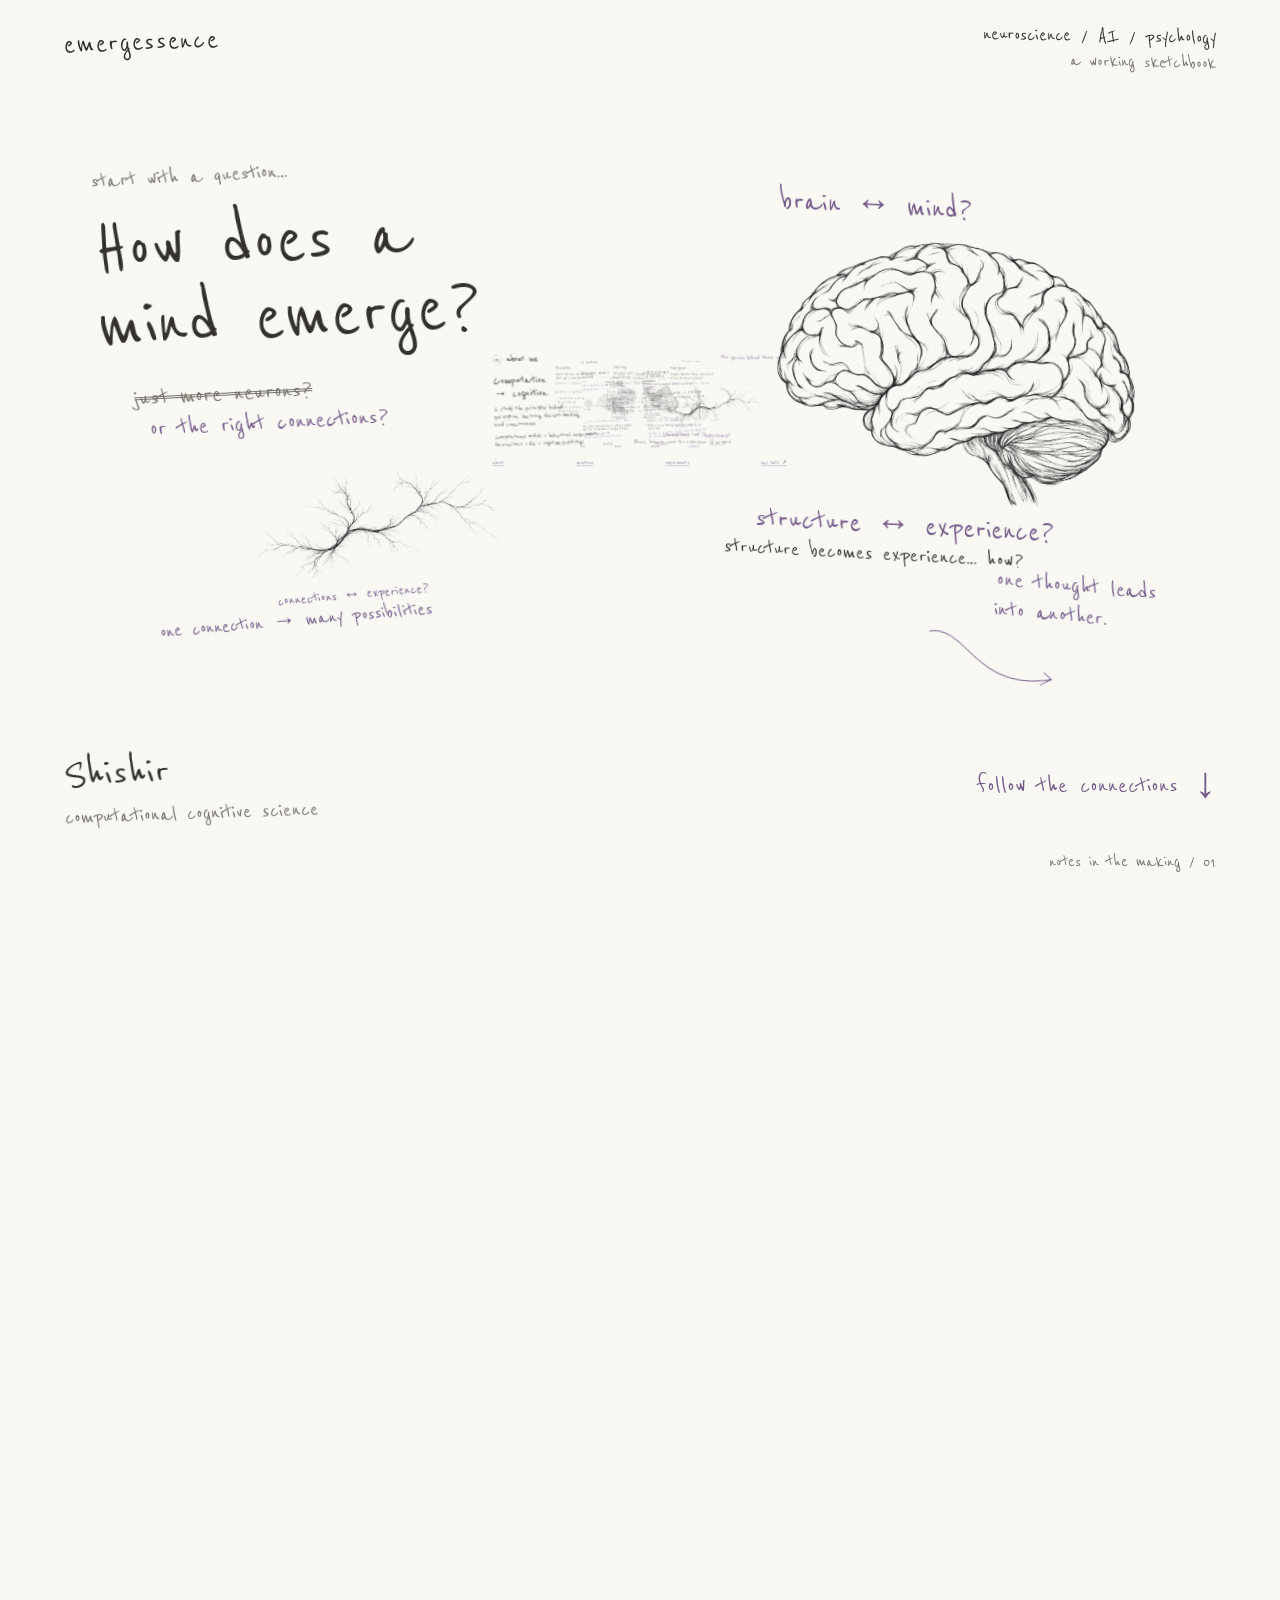
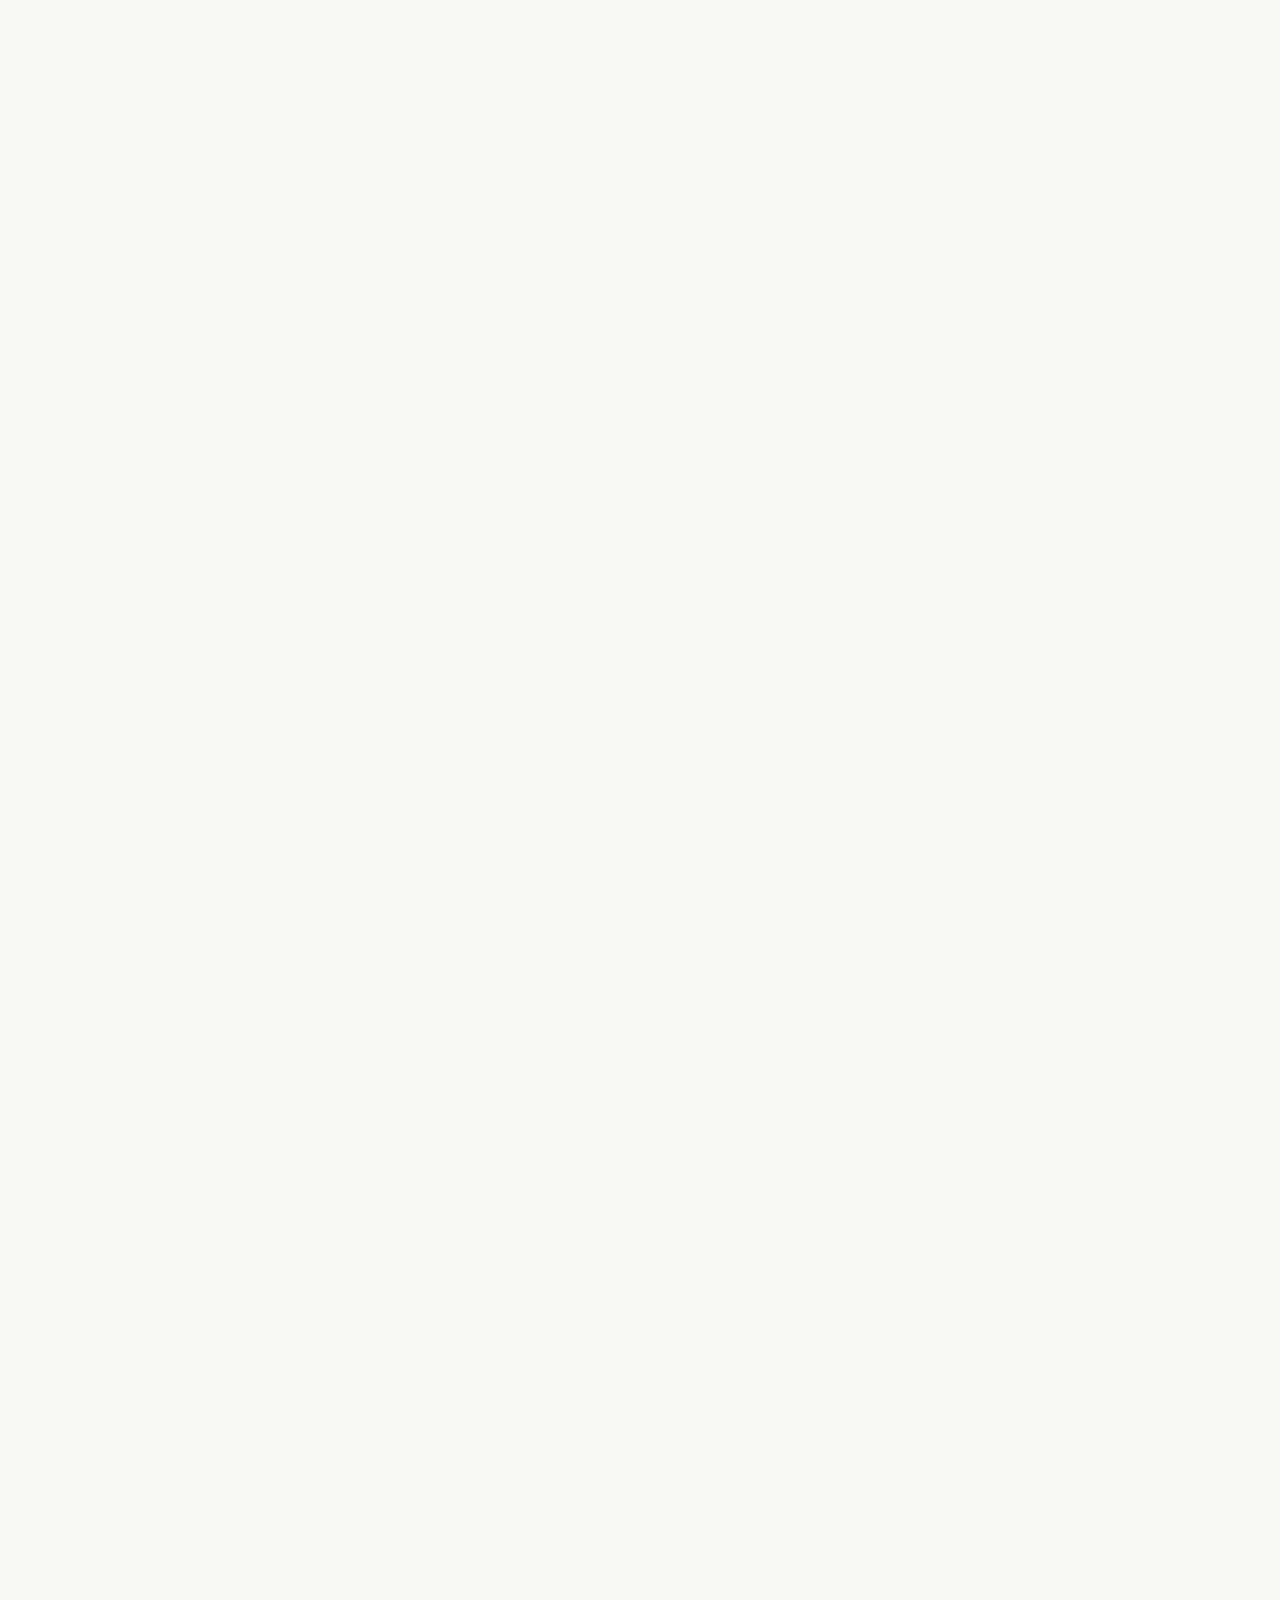
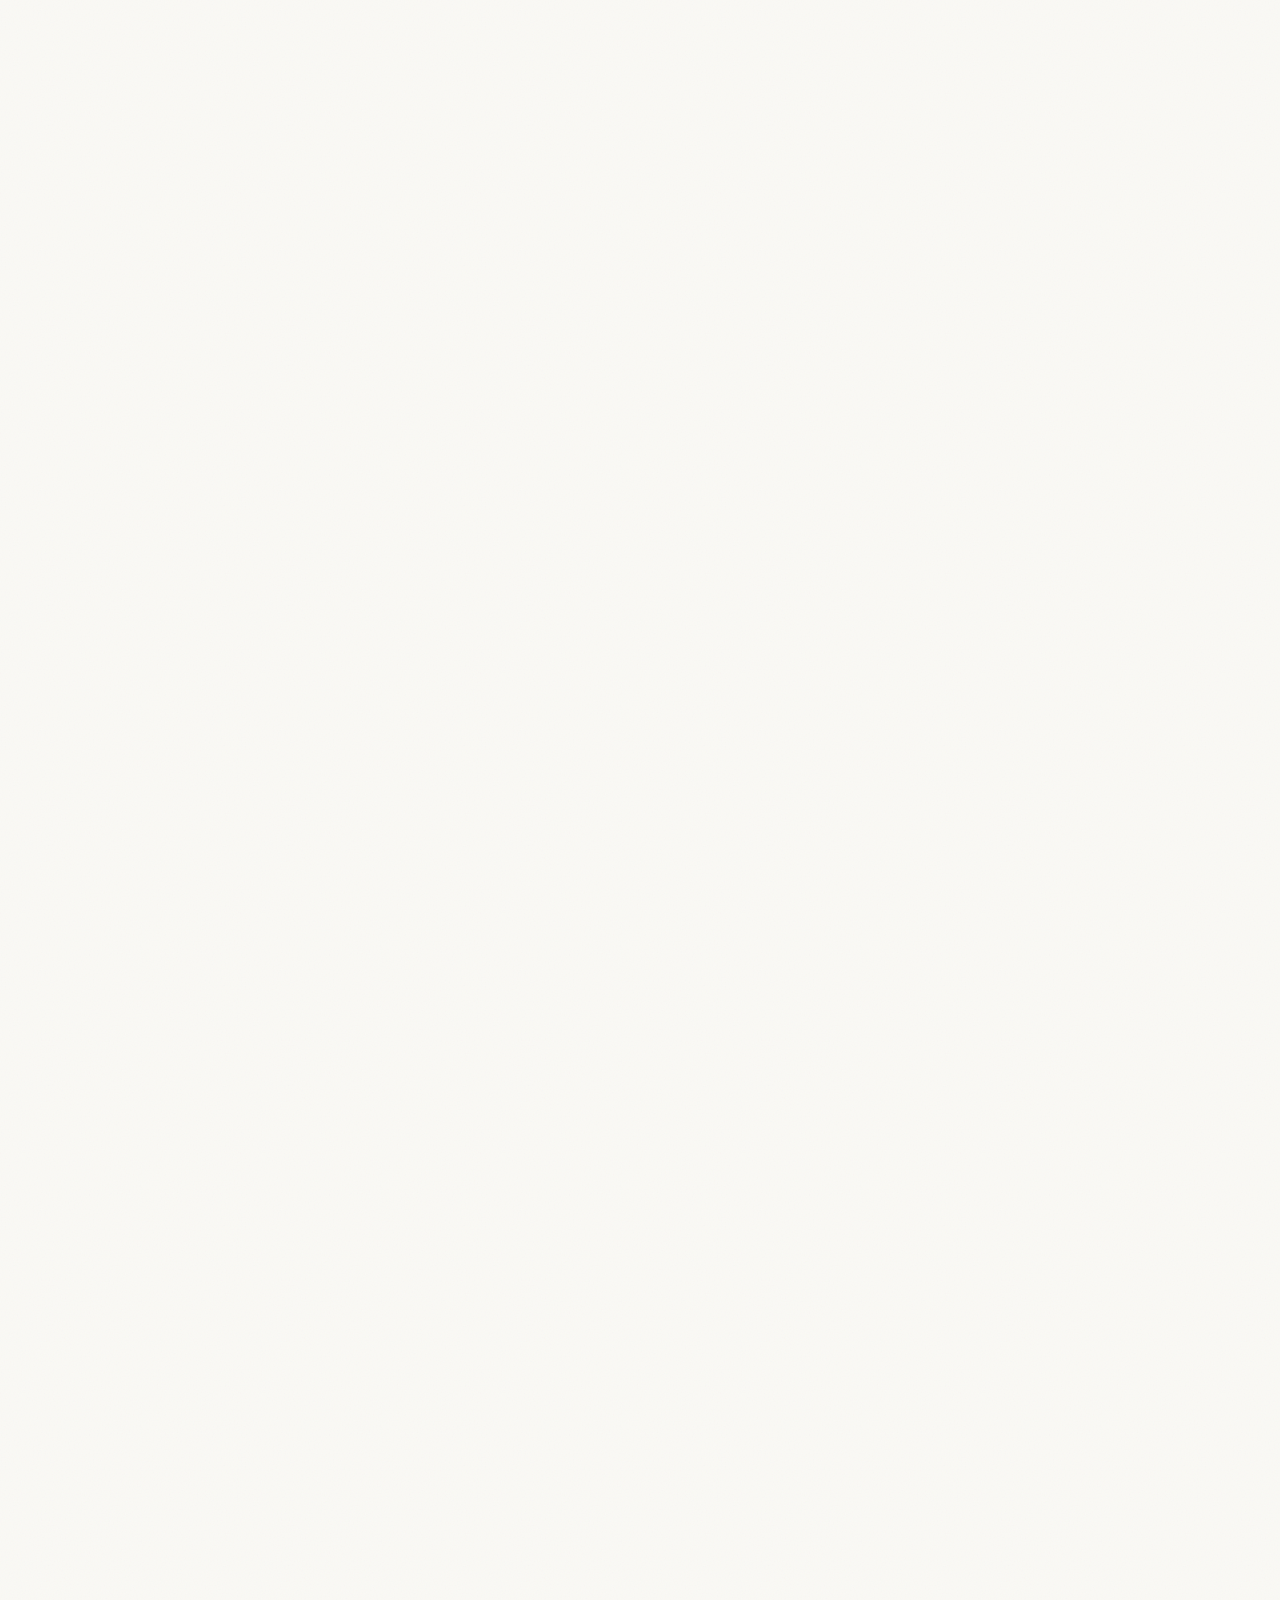
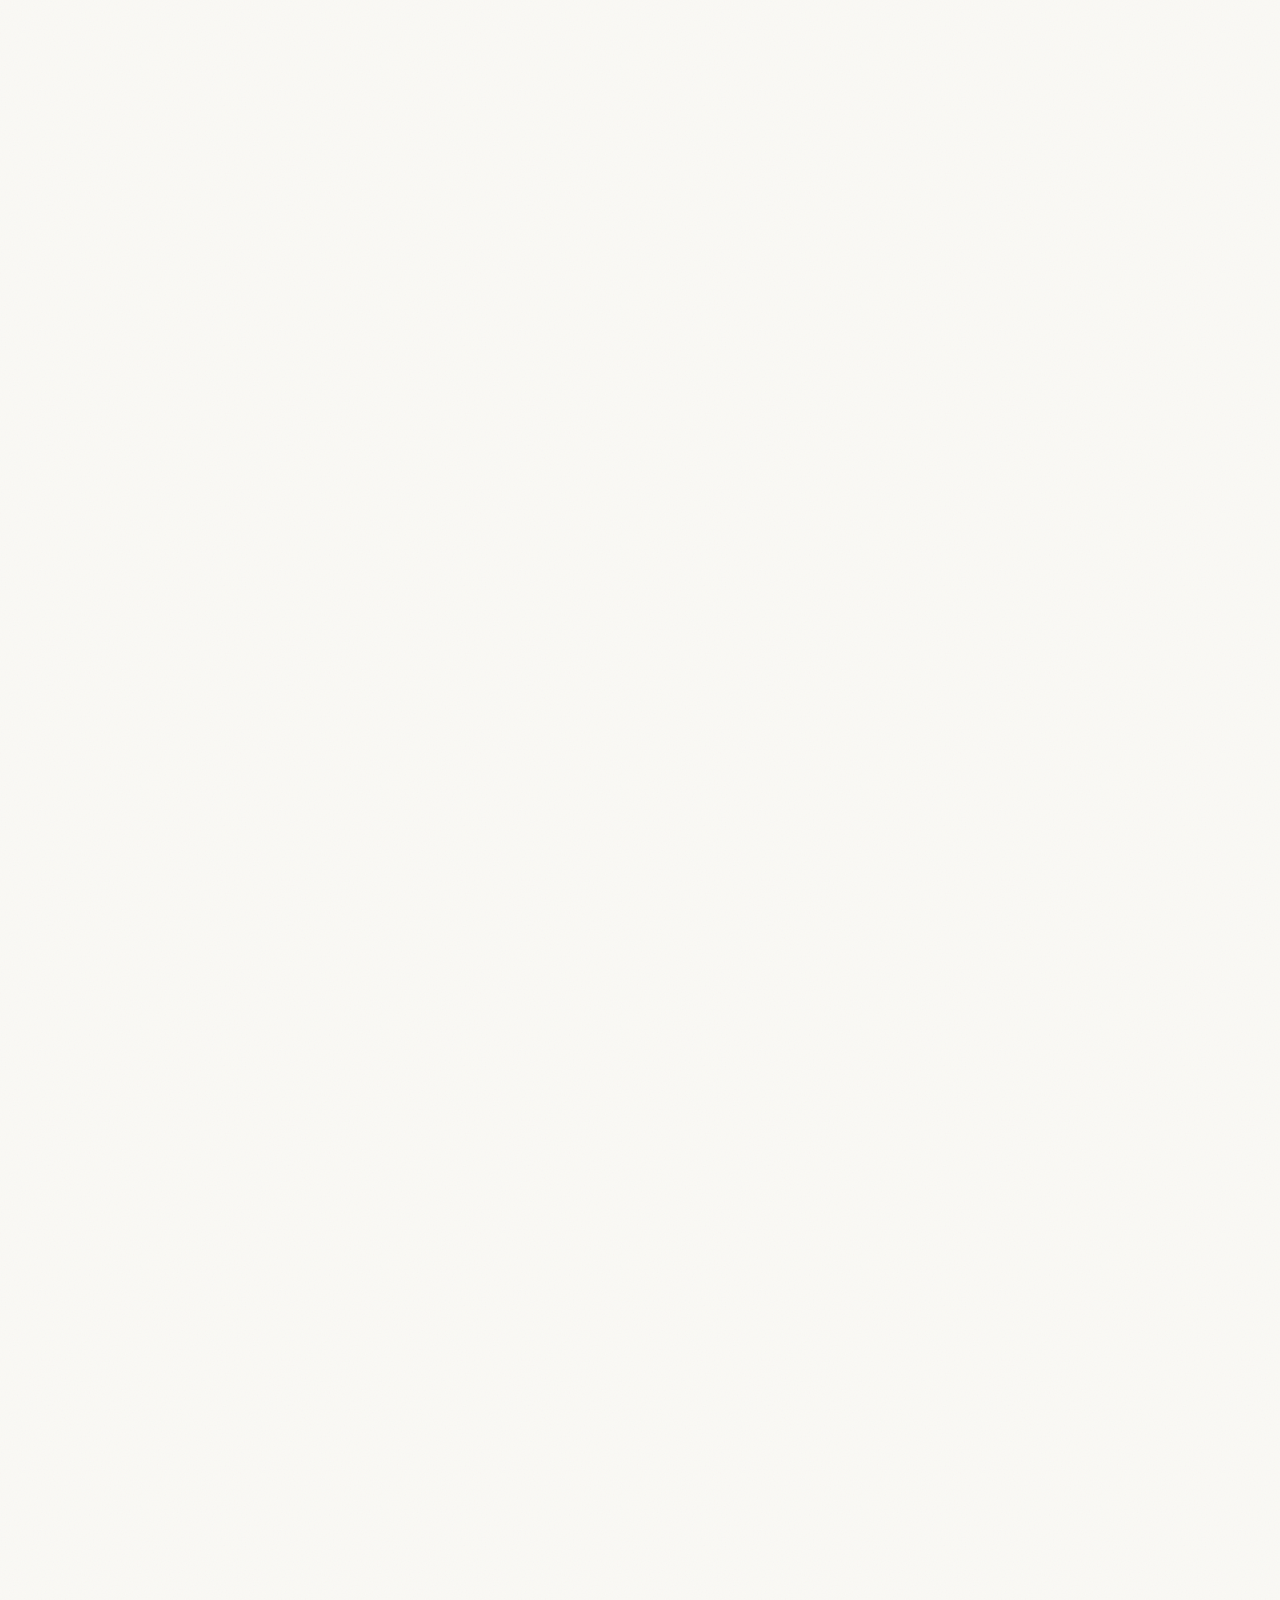
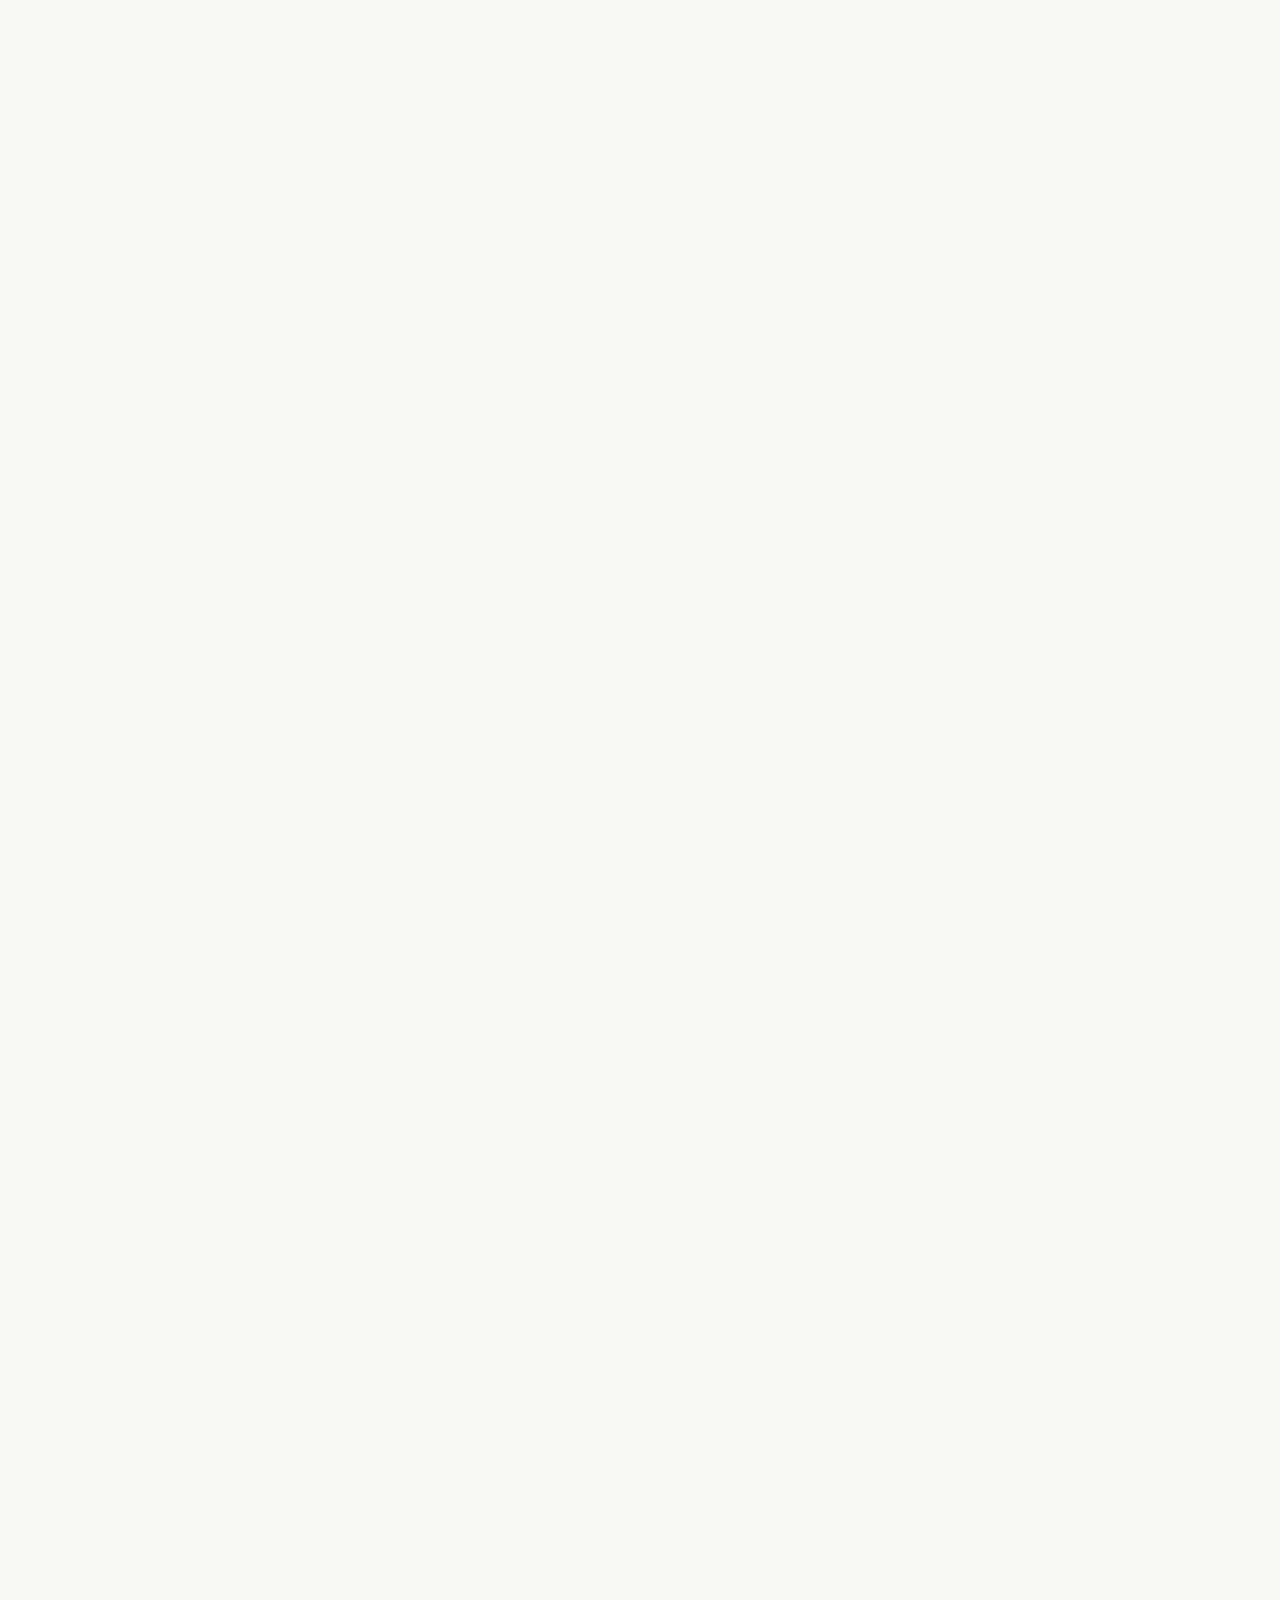
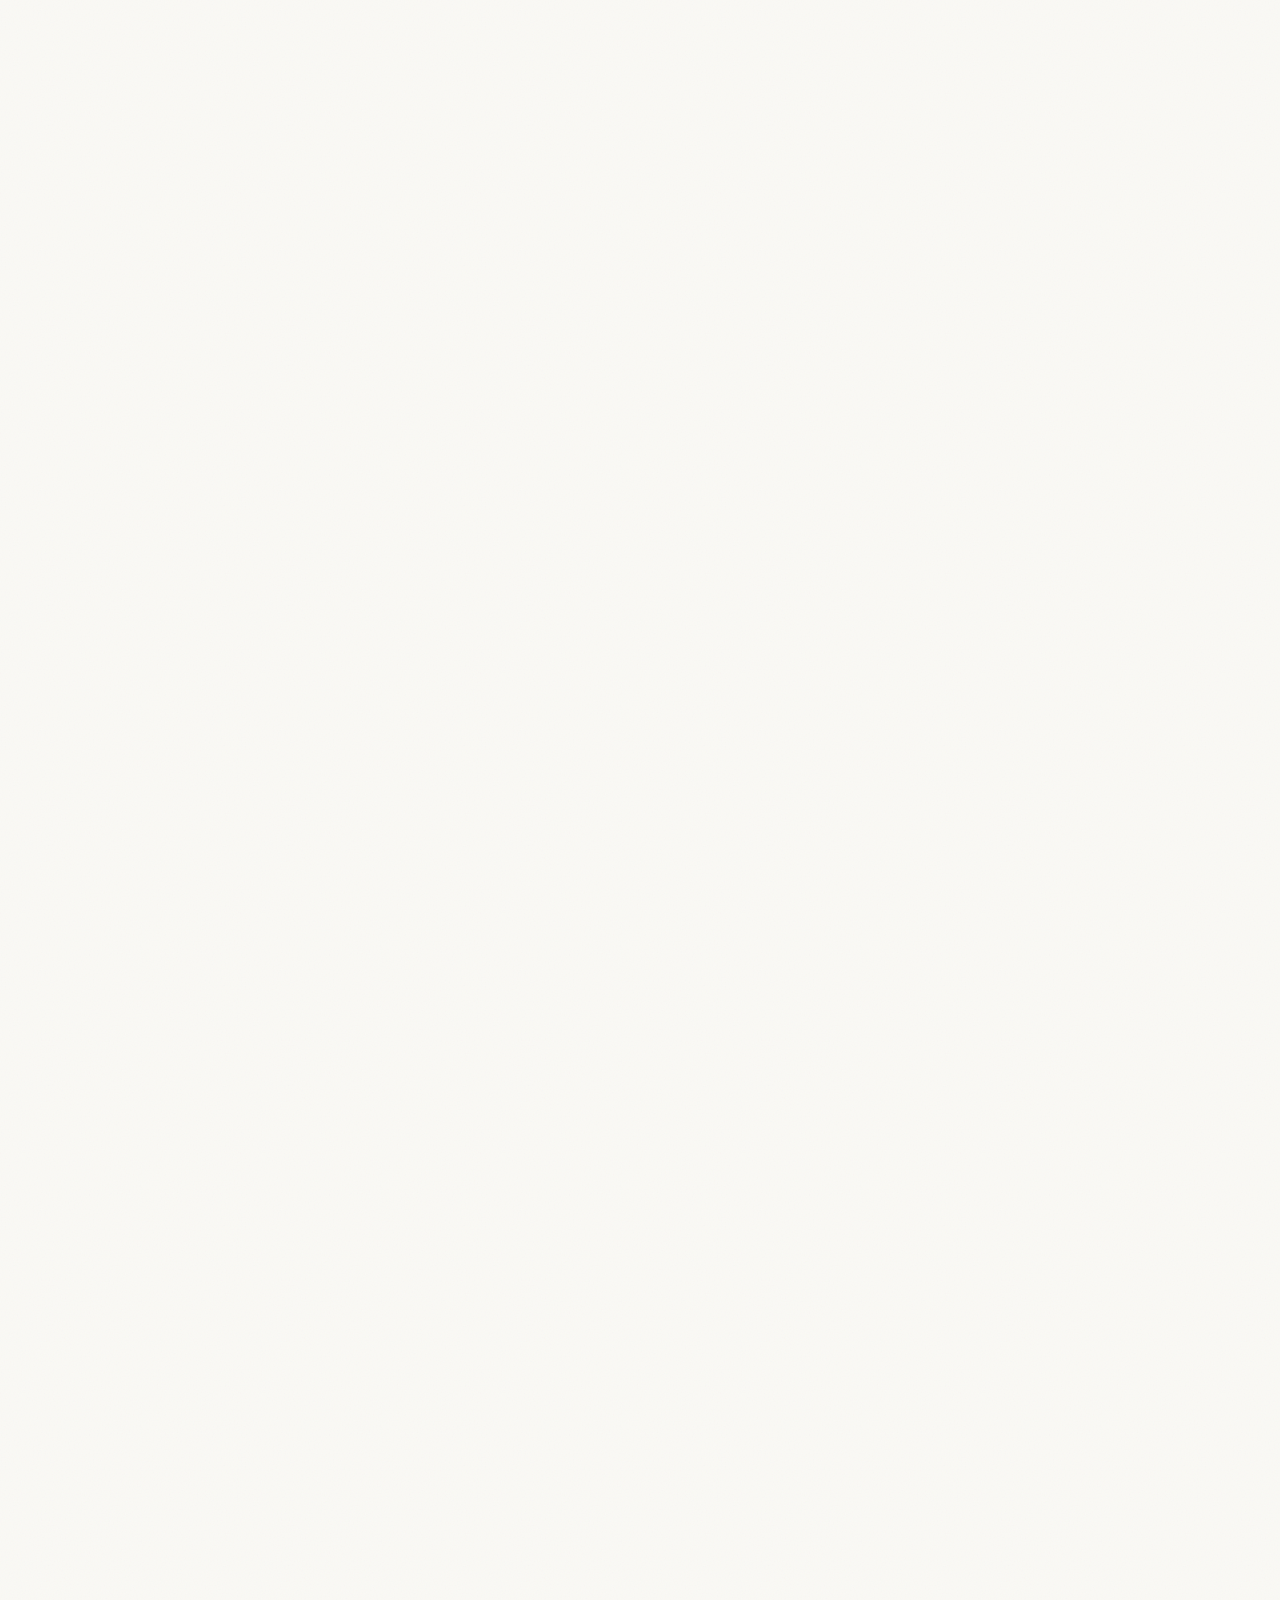
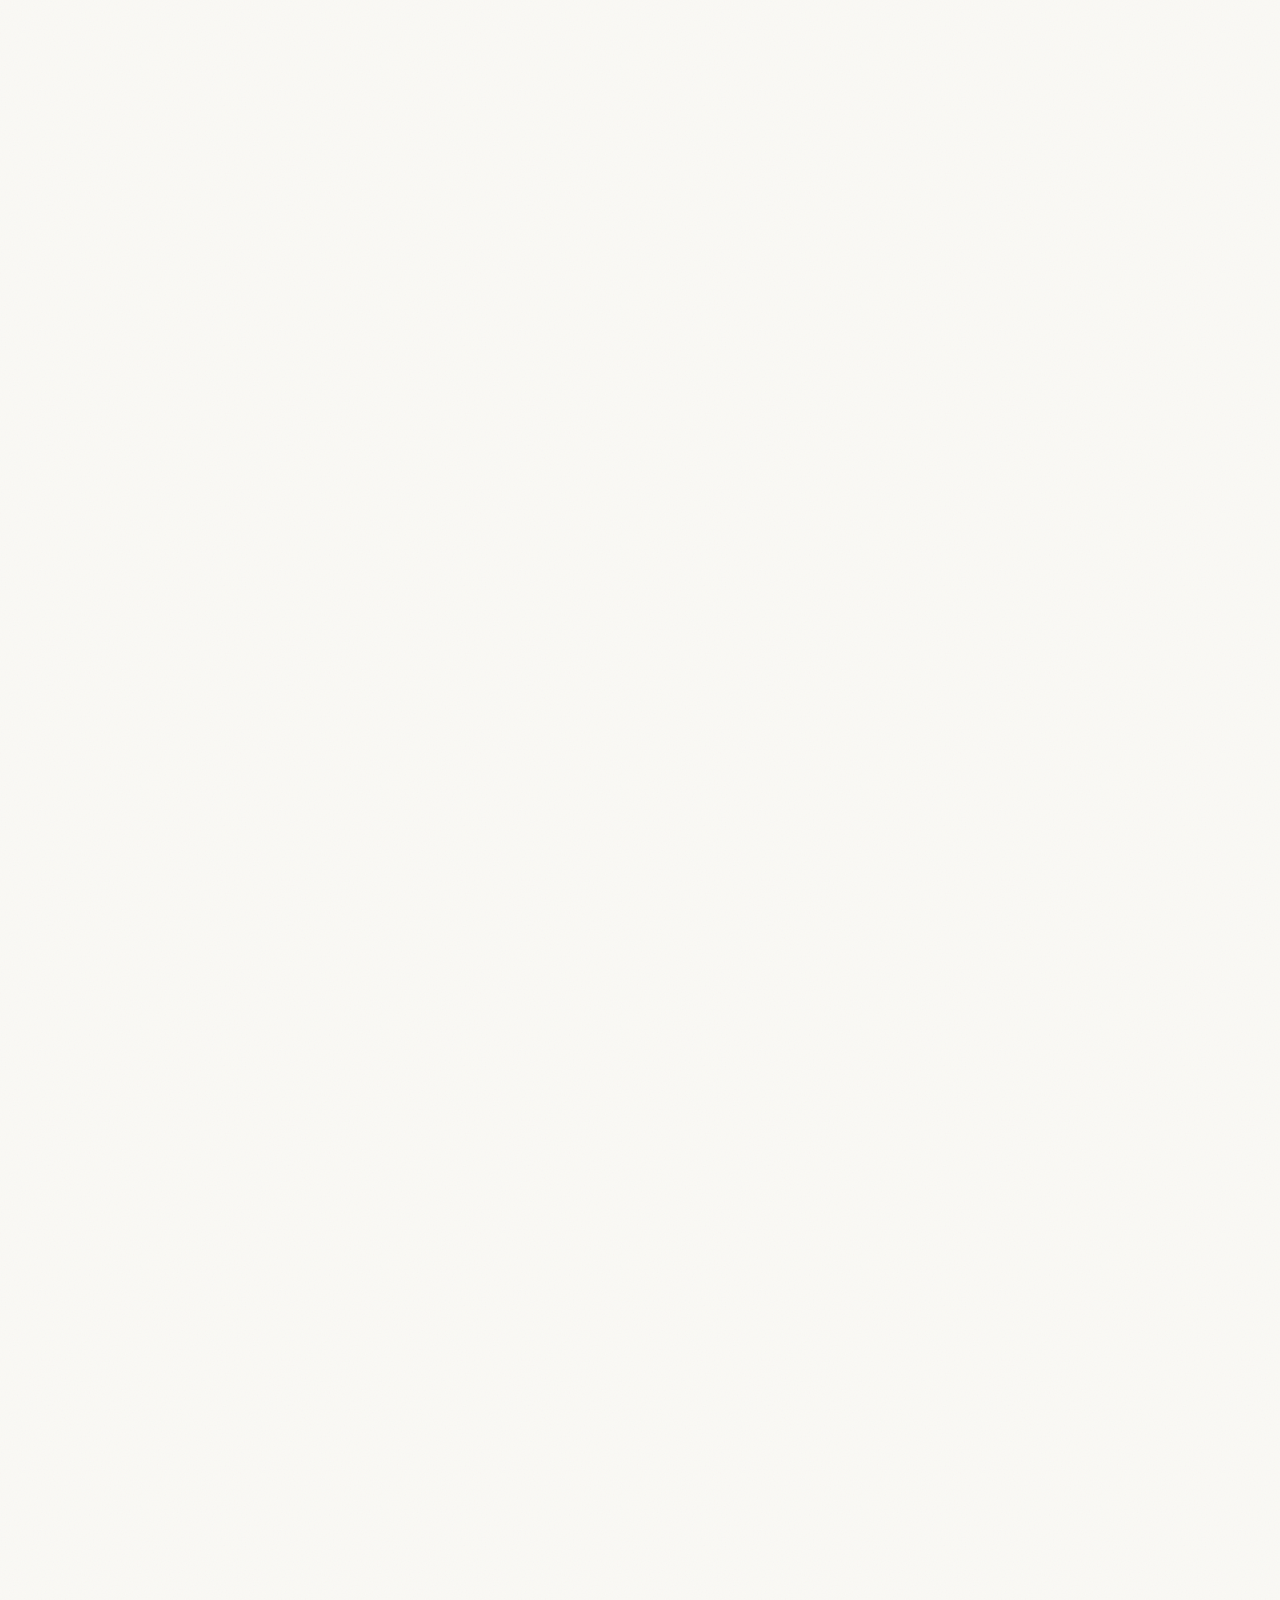
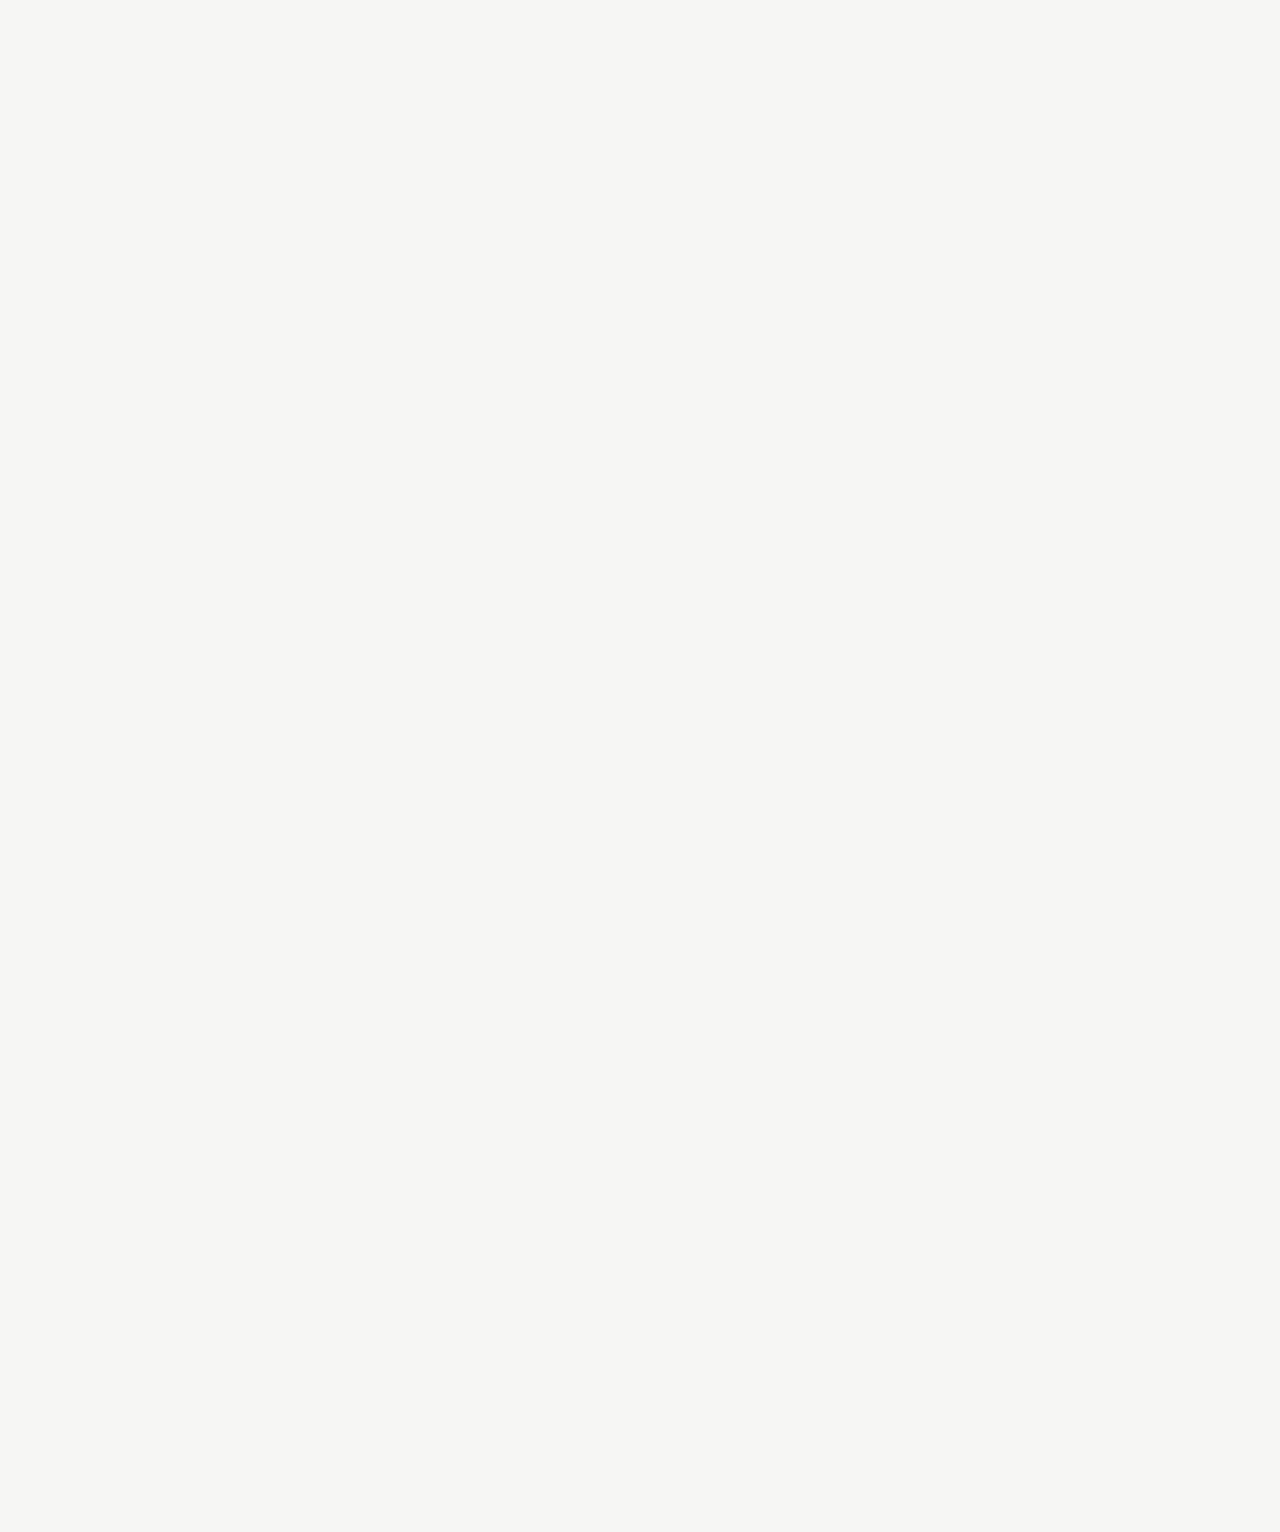
==== commit 9ce9b038: "Restore proportional scrolling with a gentle page pull" ====
--- a/index.html
+++ b/index.html
@@ -13,7 +13,7 @@
   <link rel="stylesheet" href="site/sketchbook.css">
   <link rel="stylesheet" href="site/thoughtspace.css?v=2">
   <link rel="stylesheet" href="styles.css?v=1">
-  <script type="module" src="script.js?v=7"></script>
+  <script type="module" src="script.js?v=8"></script>
 </head>
 <body>
   <a class="skip-link" href="#about">Skip to content</a>
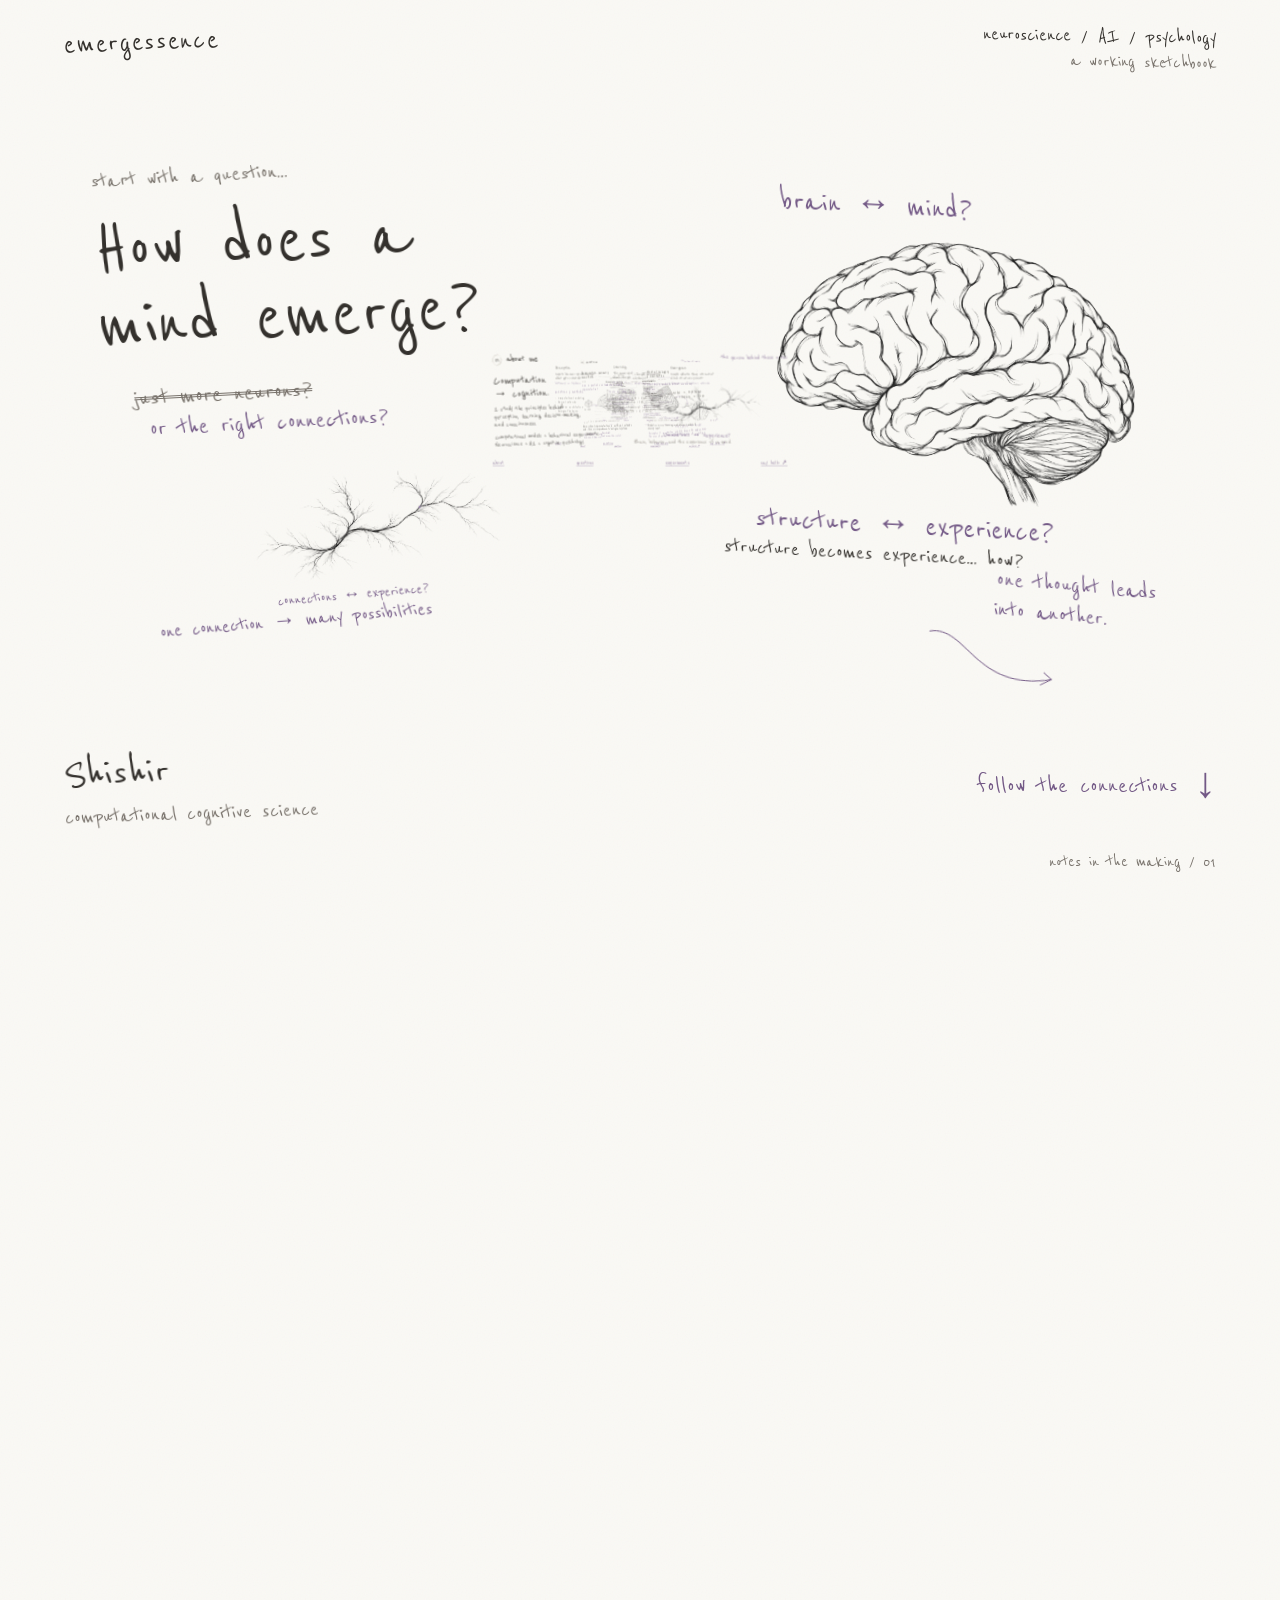
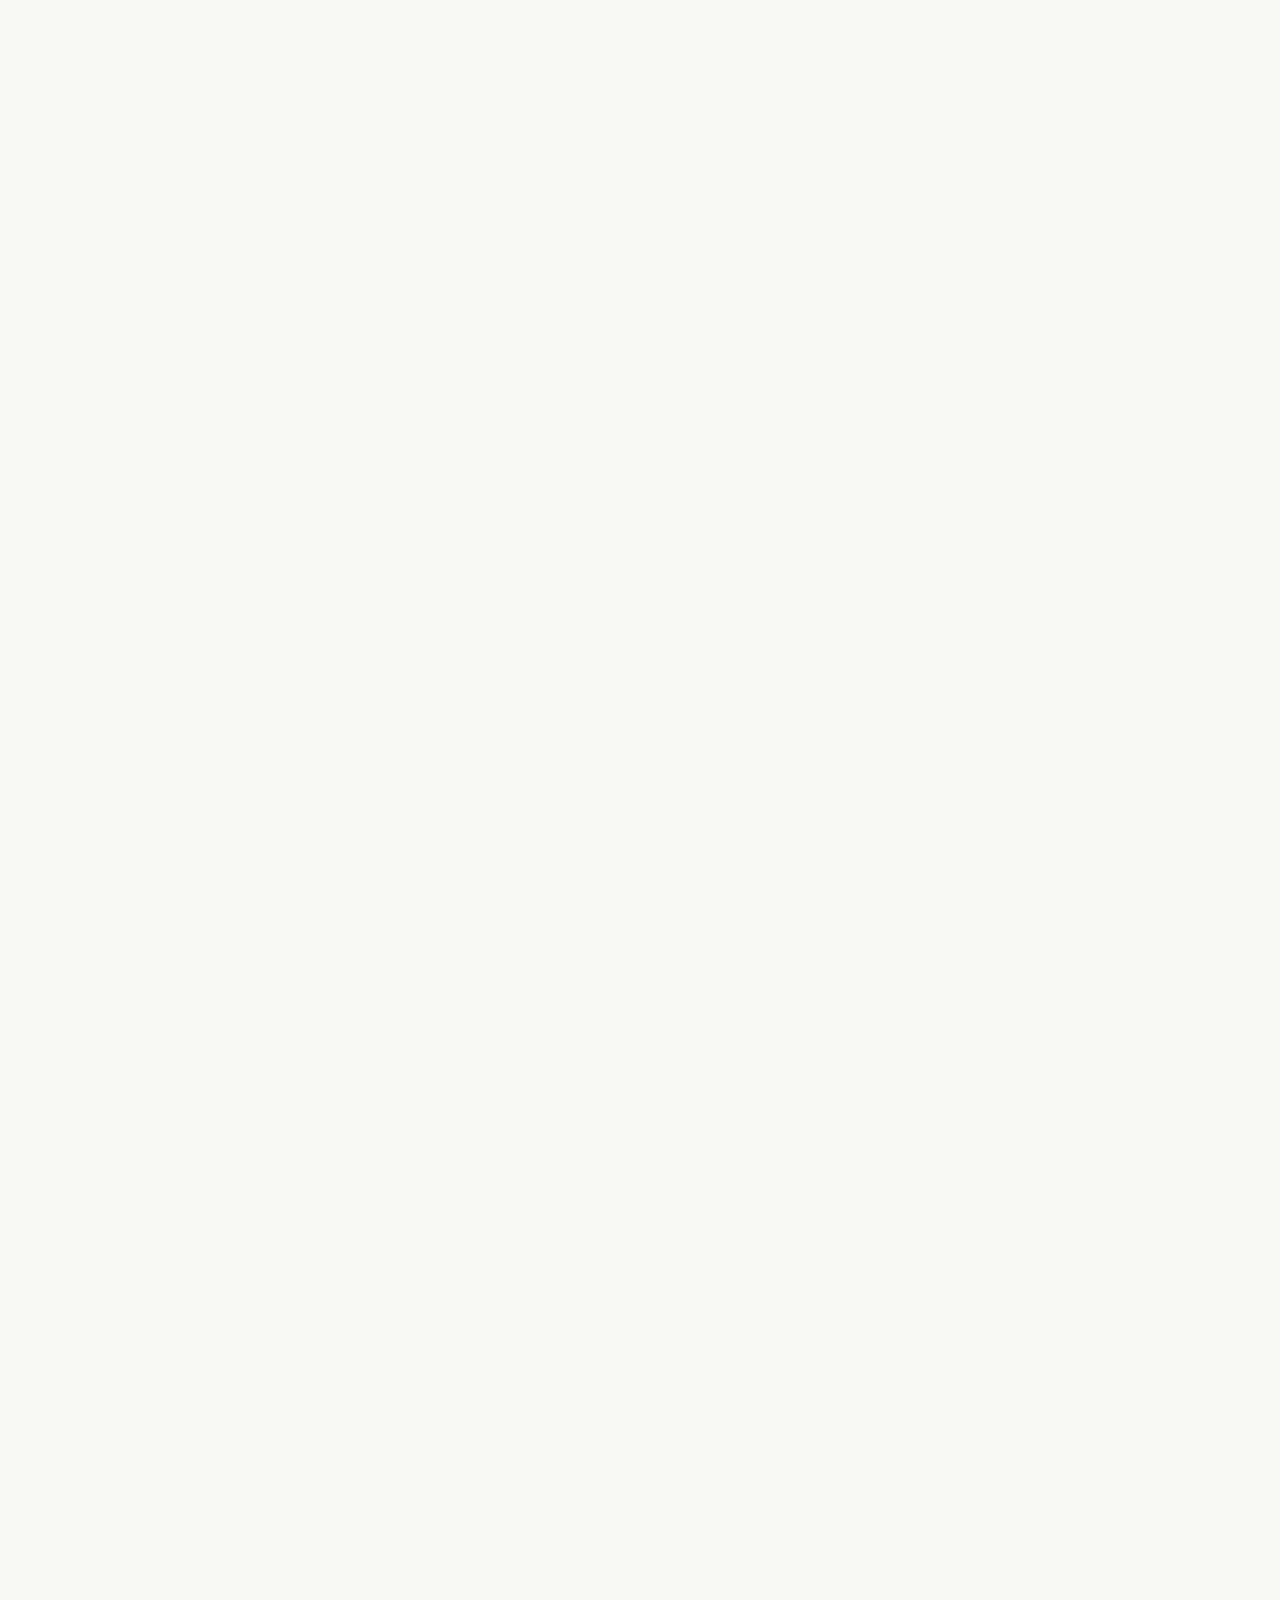
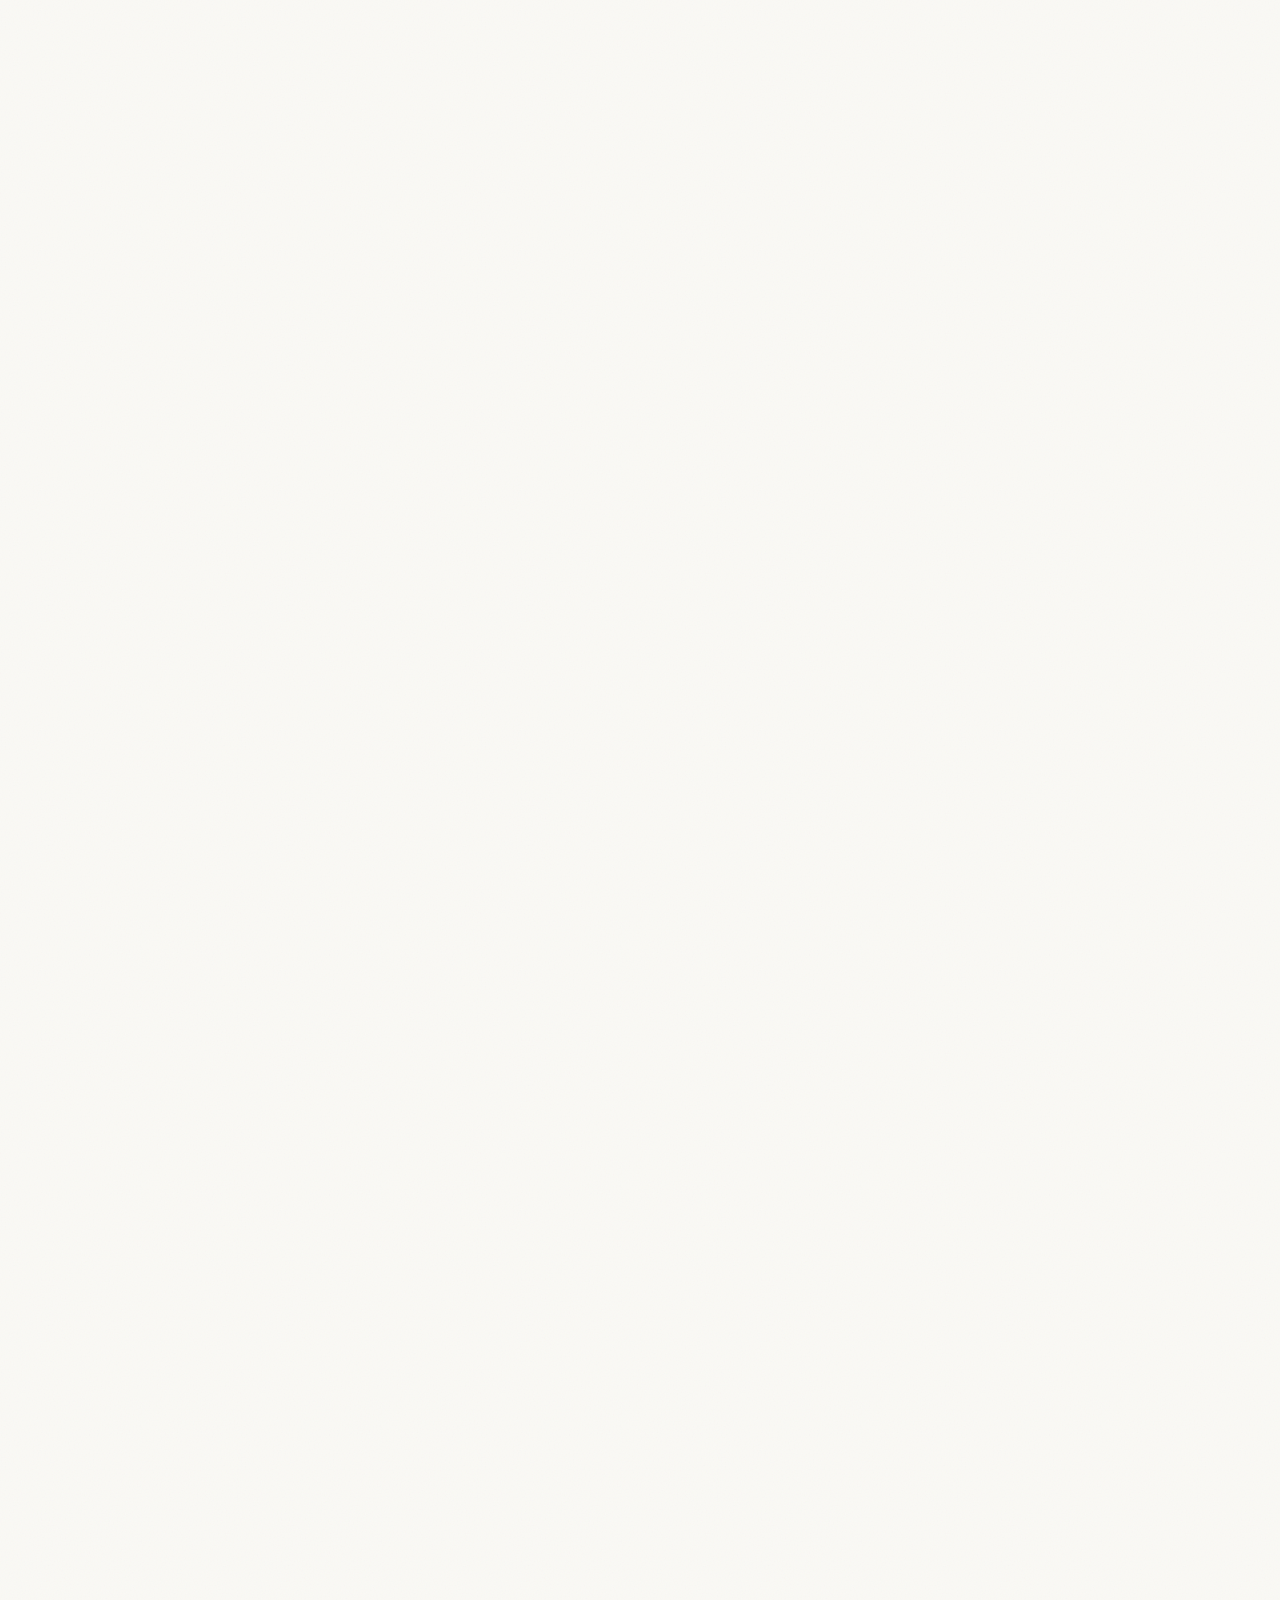
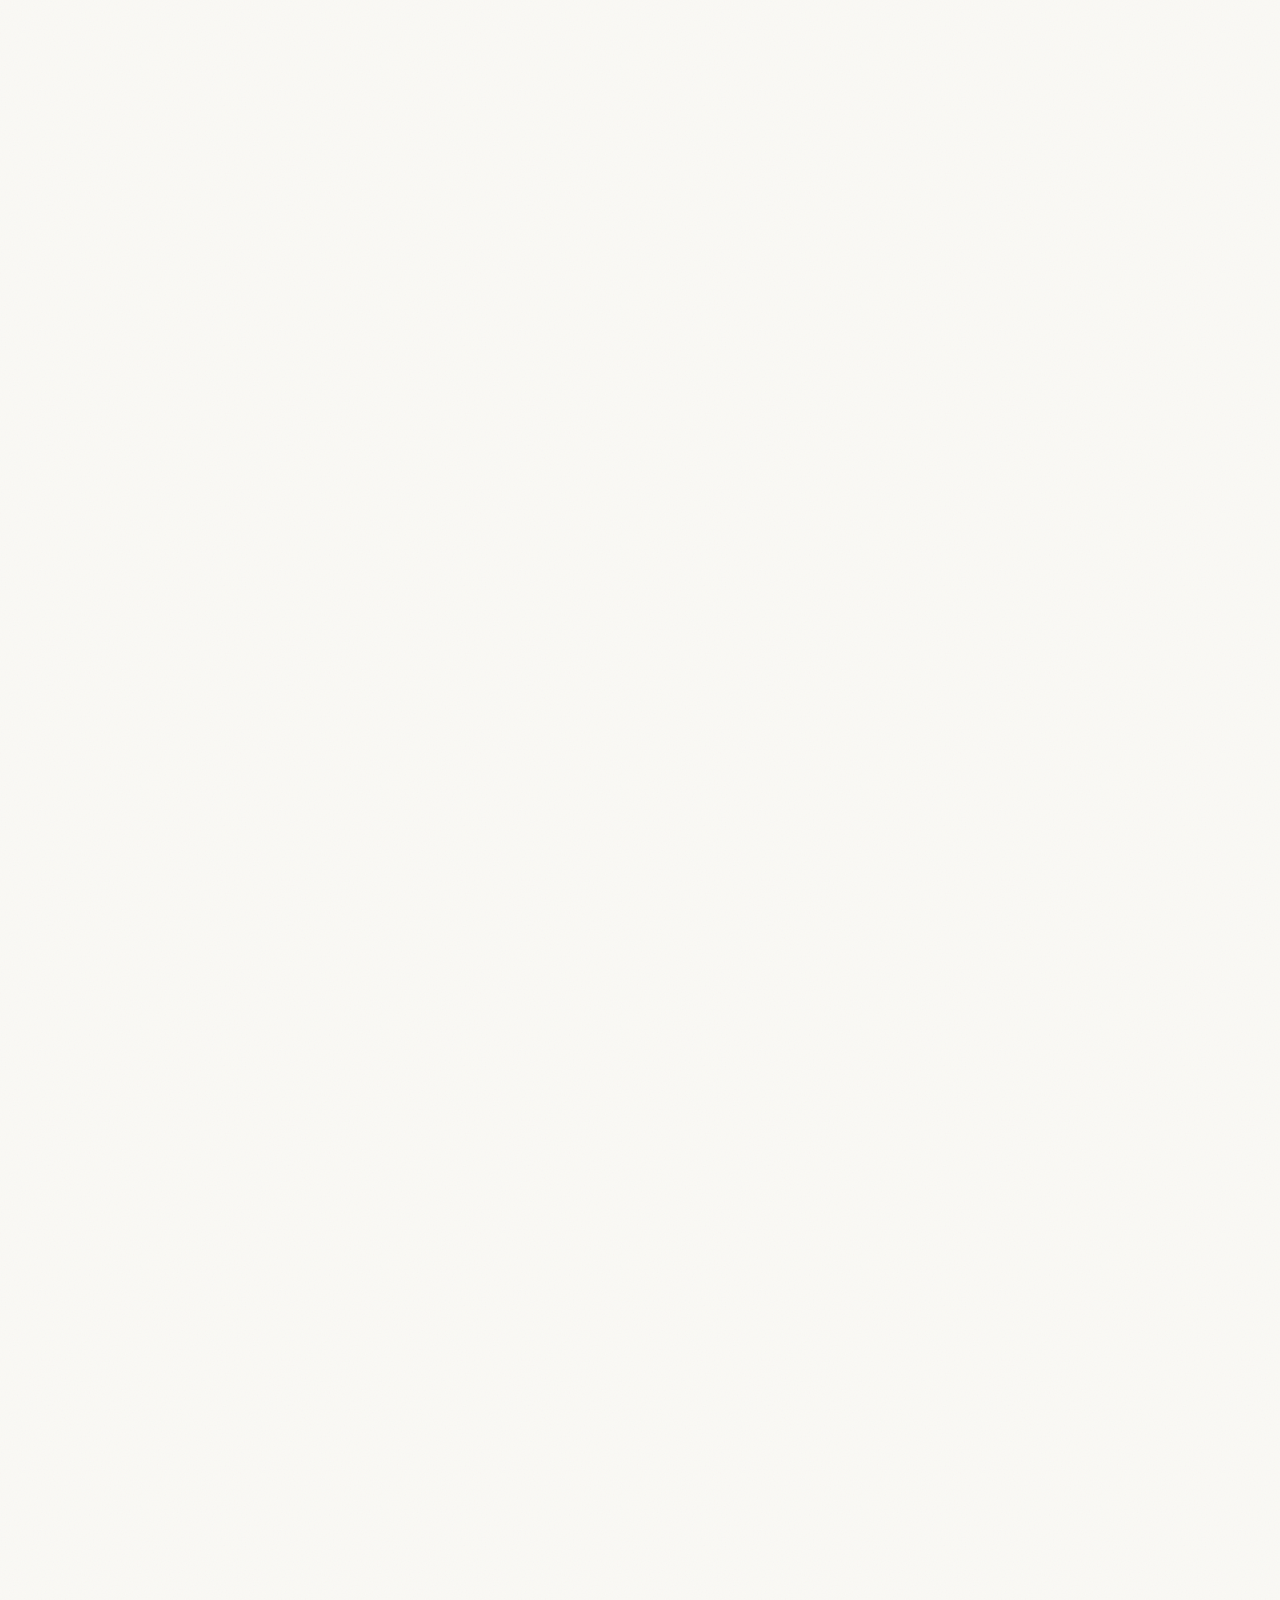
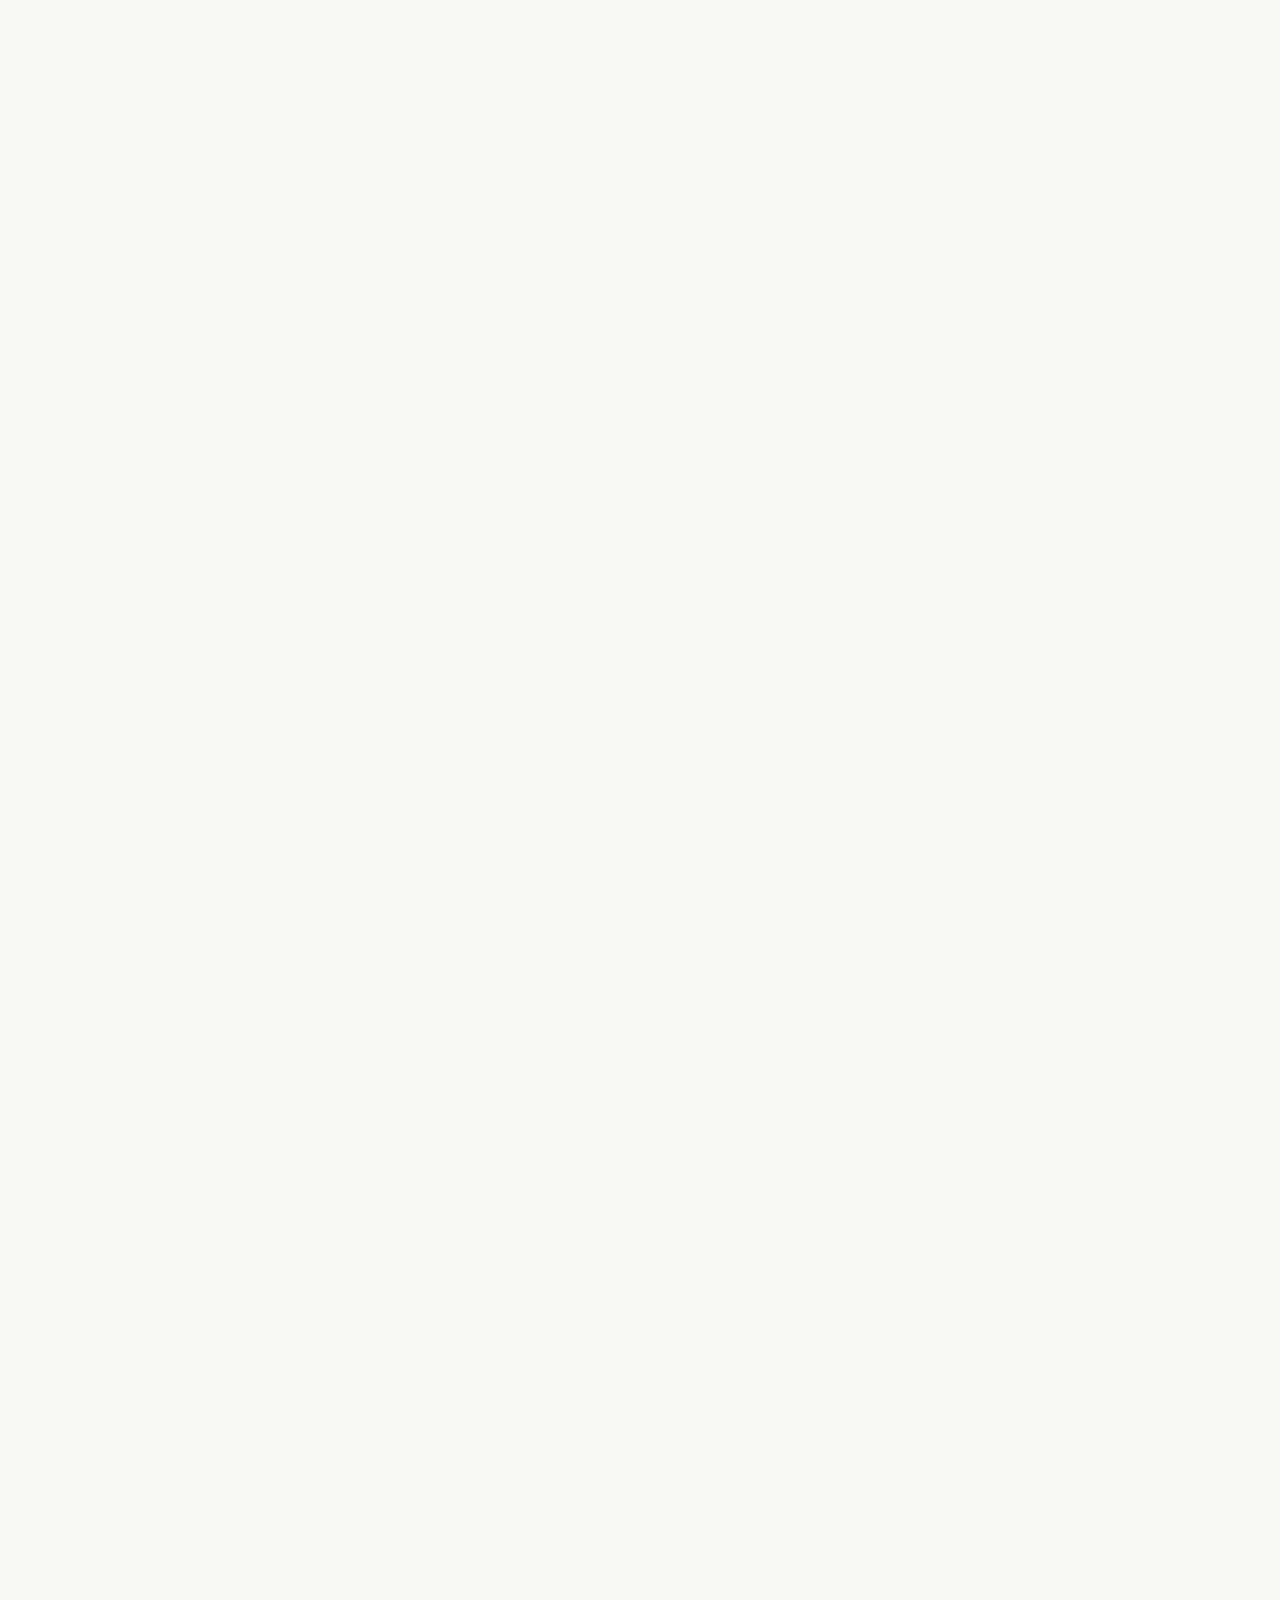
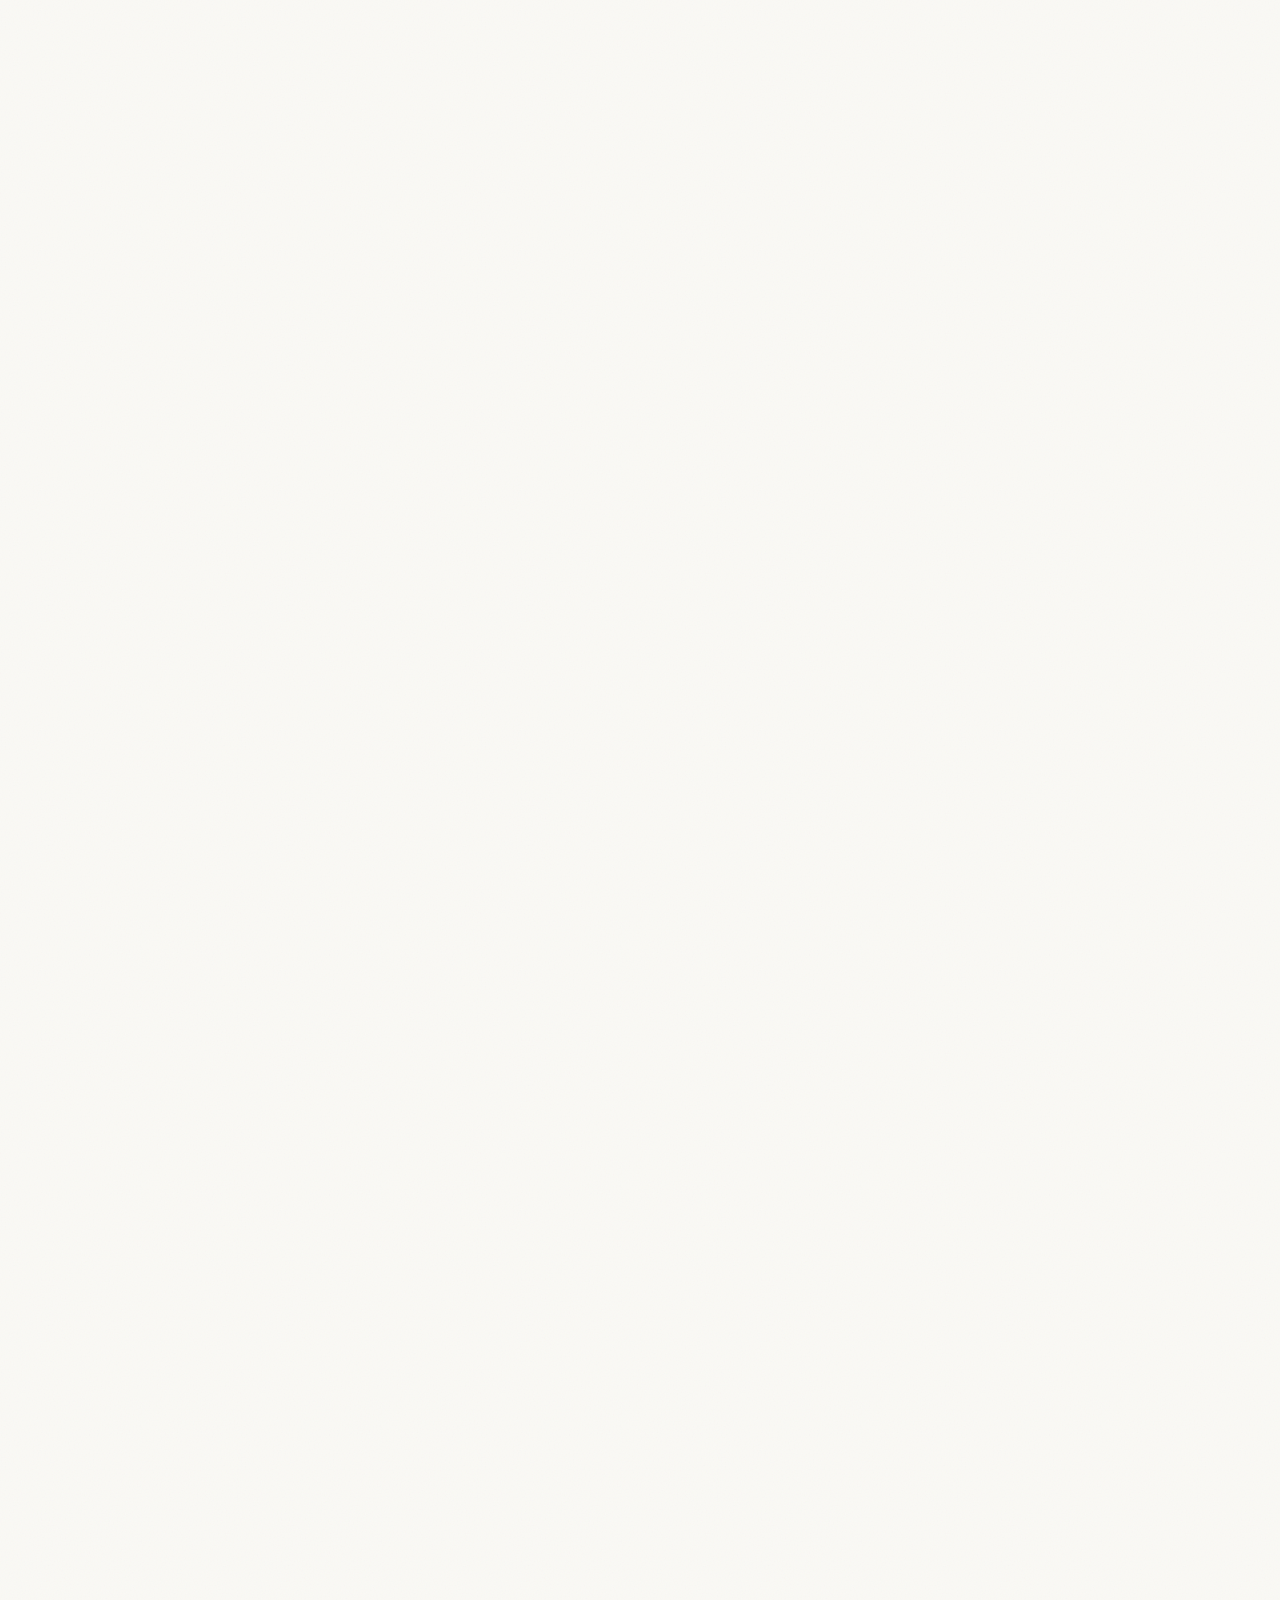
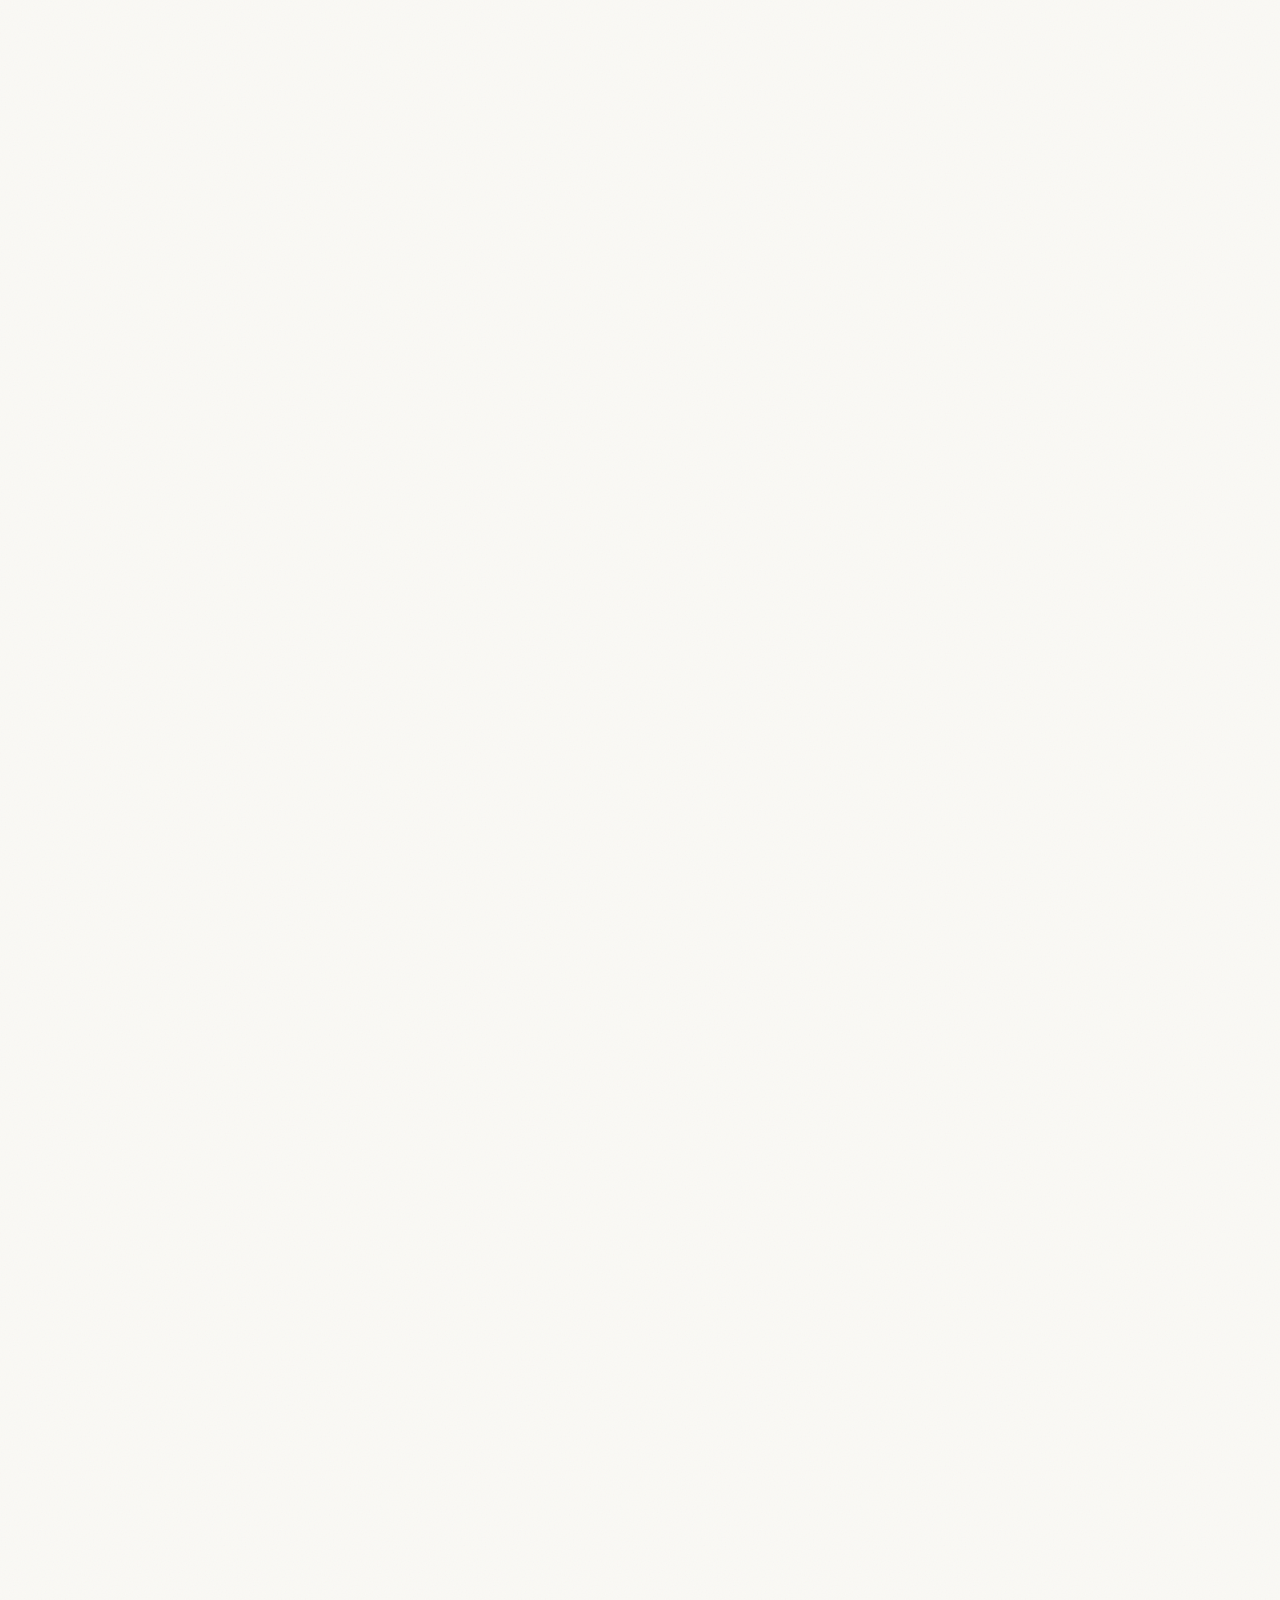
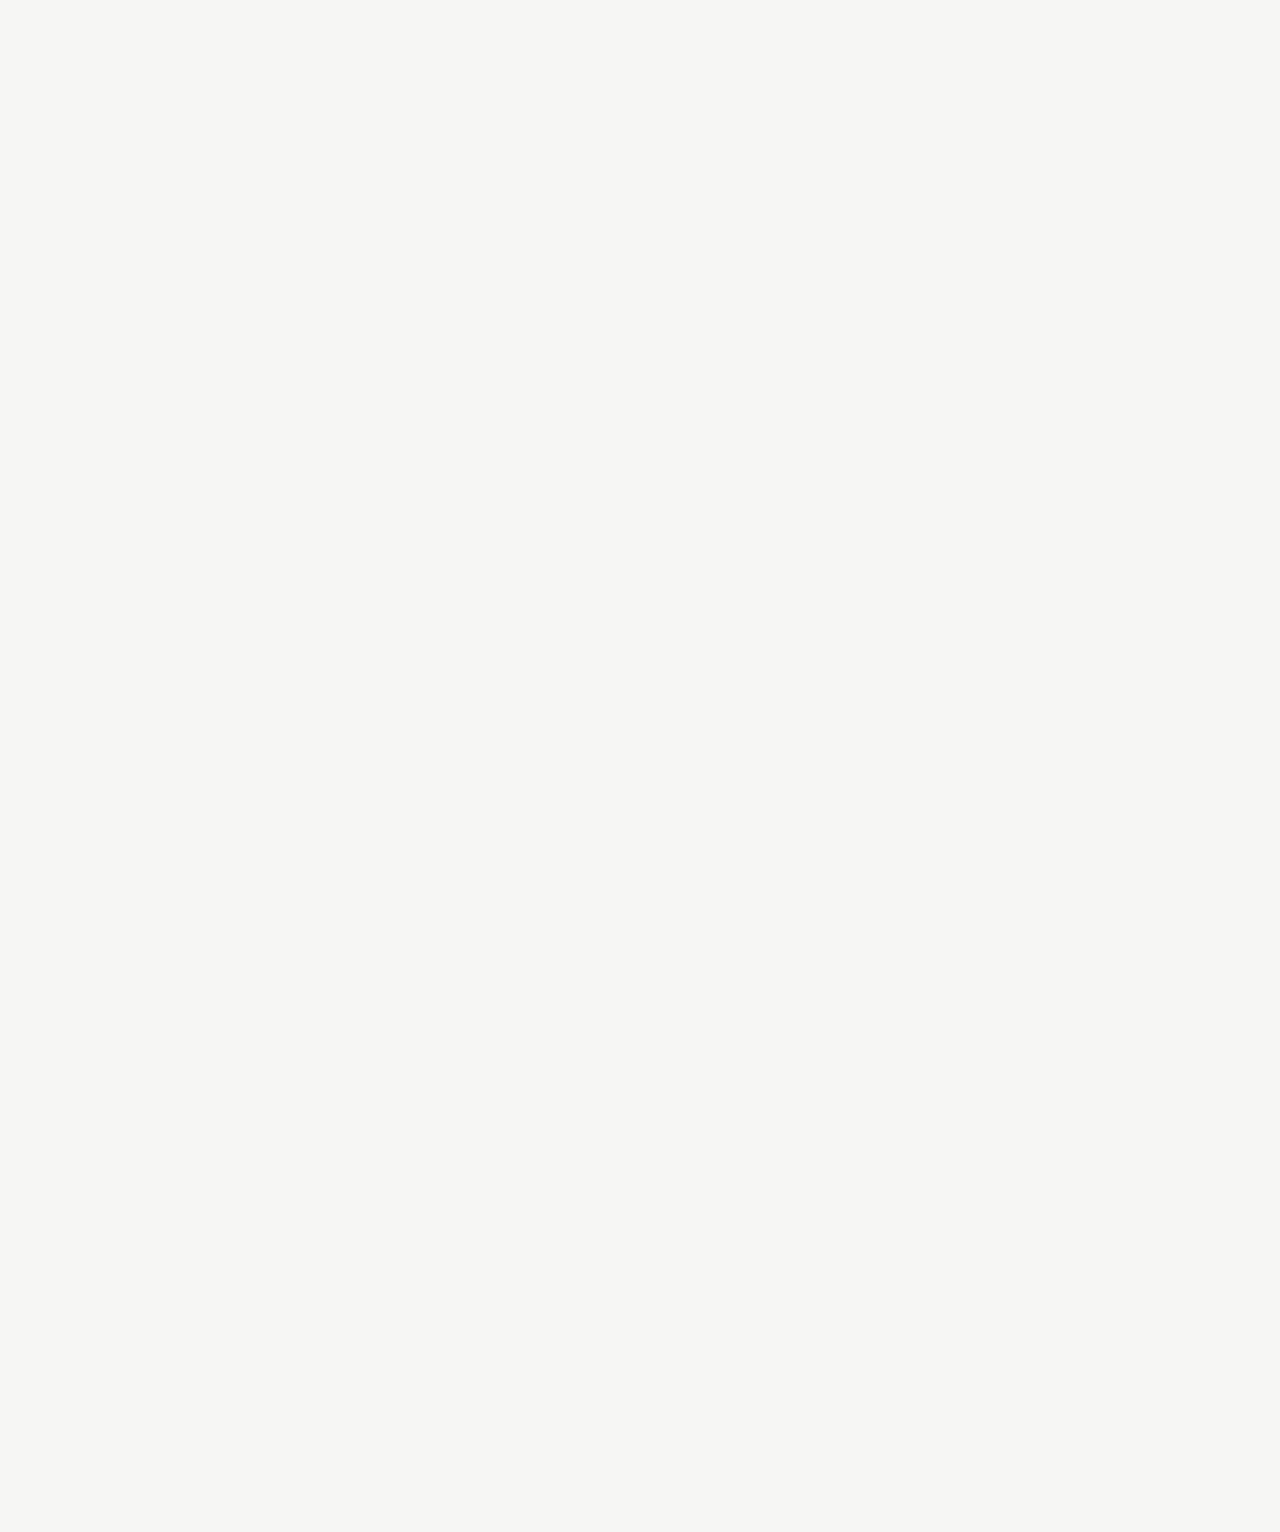
==== commit 3bd4e2ab: "Make each notebook page a stable scroll resting position" ====
--- a/index.html
+++ b/index.html
@@ -13,7 +13,7 @@
   <link rel="stylesheet" href="site/sketchbook.css">
   <link rel="stylesheet" href="site/thoughtspace.css?v=2">
   <link rel="stylesheet" href="styles.css?v=1">
-  <script type="module" src="script.js?v=8"></script>
+  <script type="module" src="script.js?v=9"></script>
 </head>
 <body>
   <a class="skip-link" href="#about">Skip to content</a>
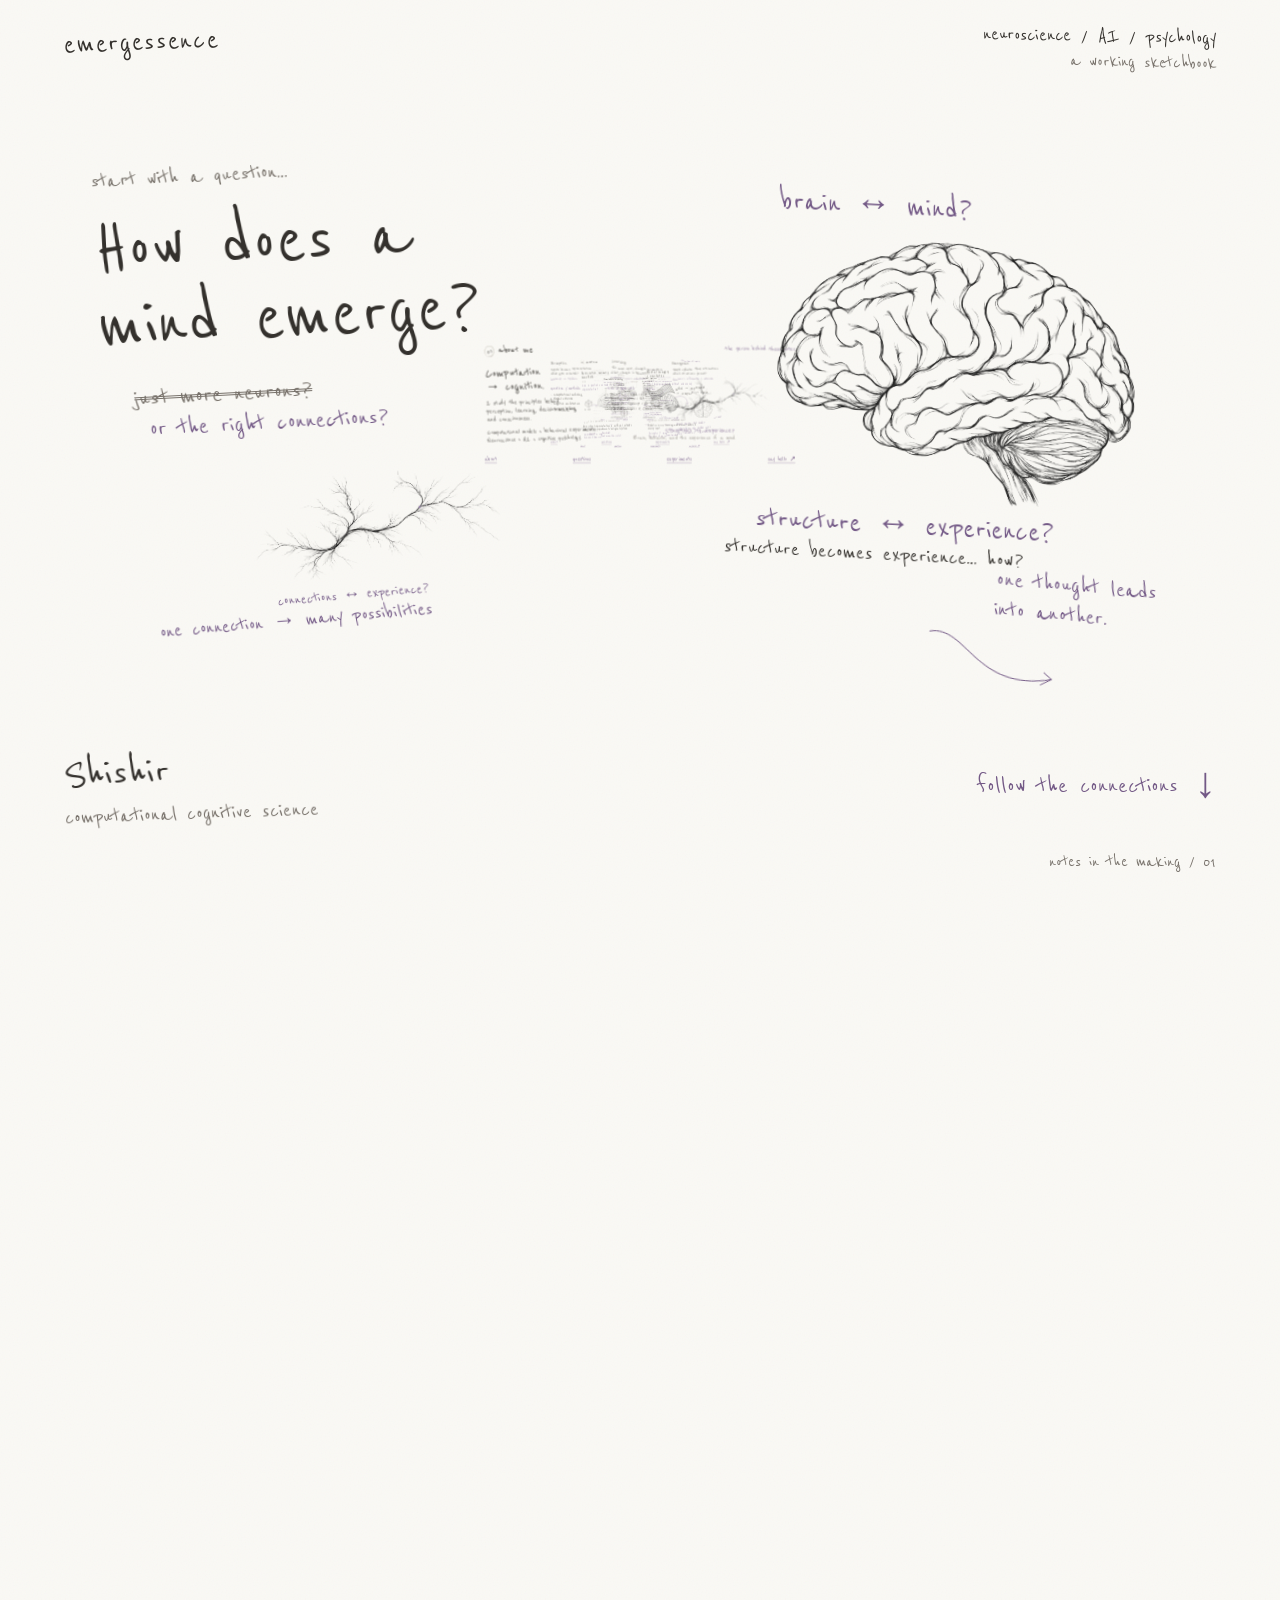
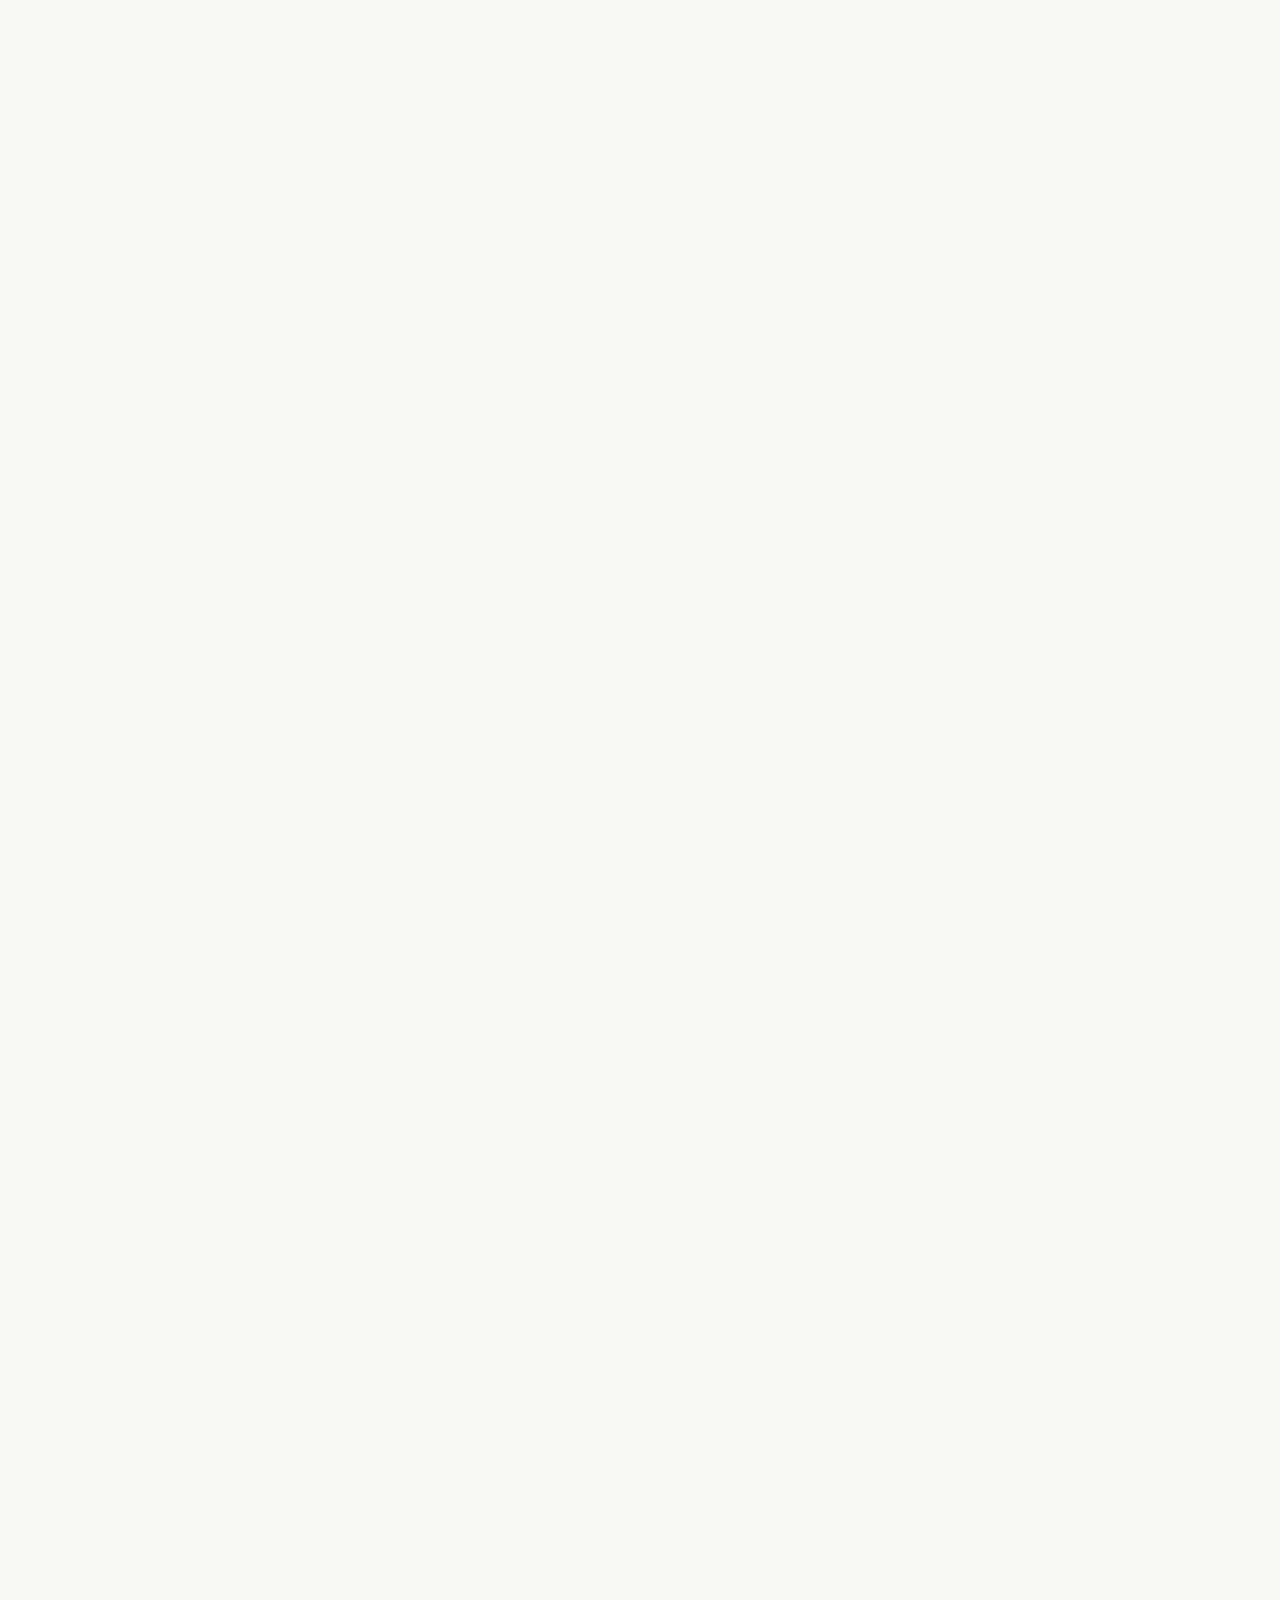
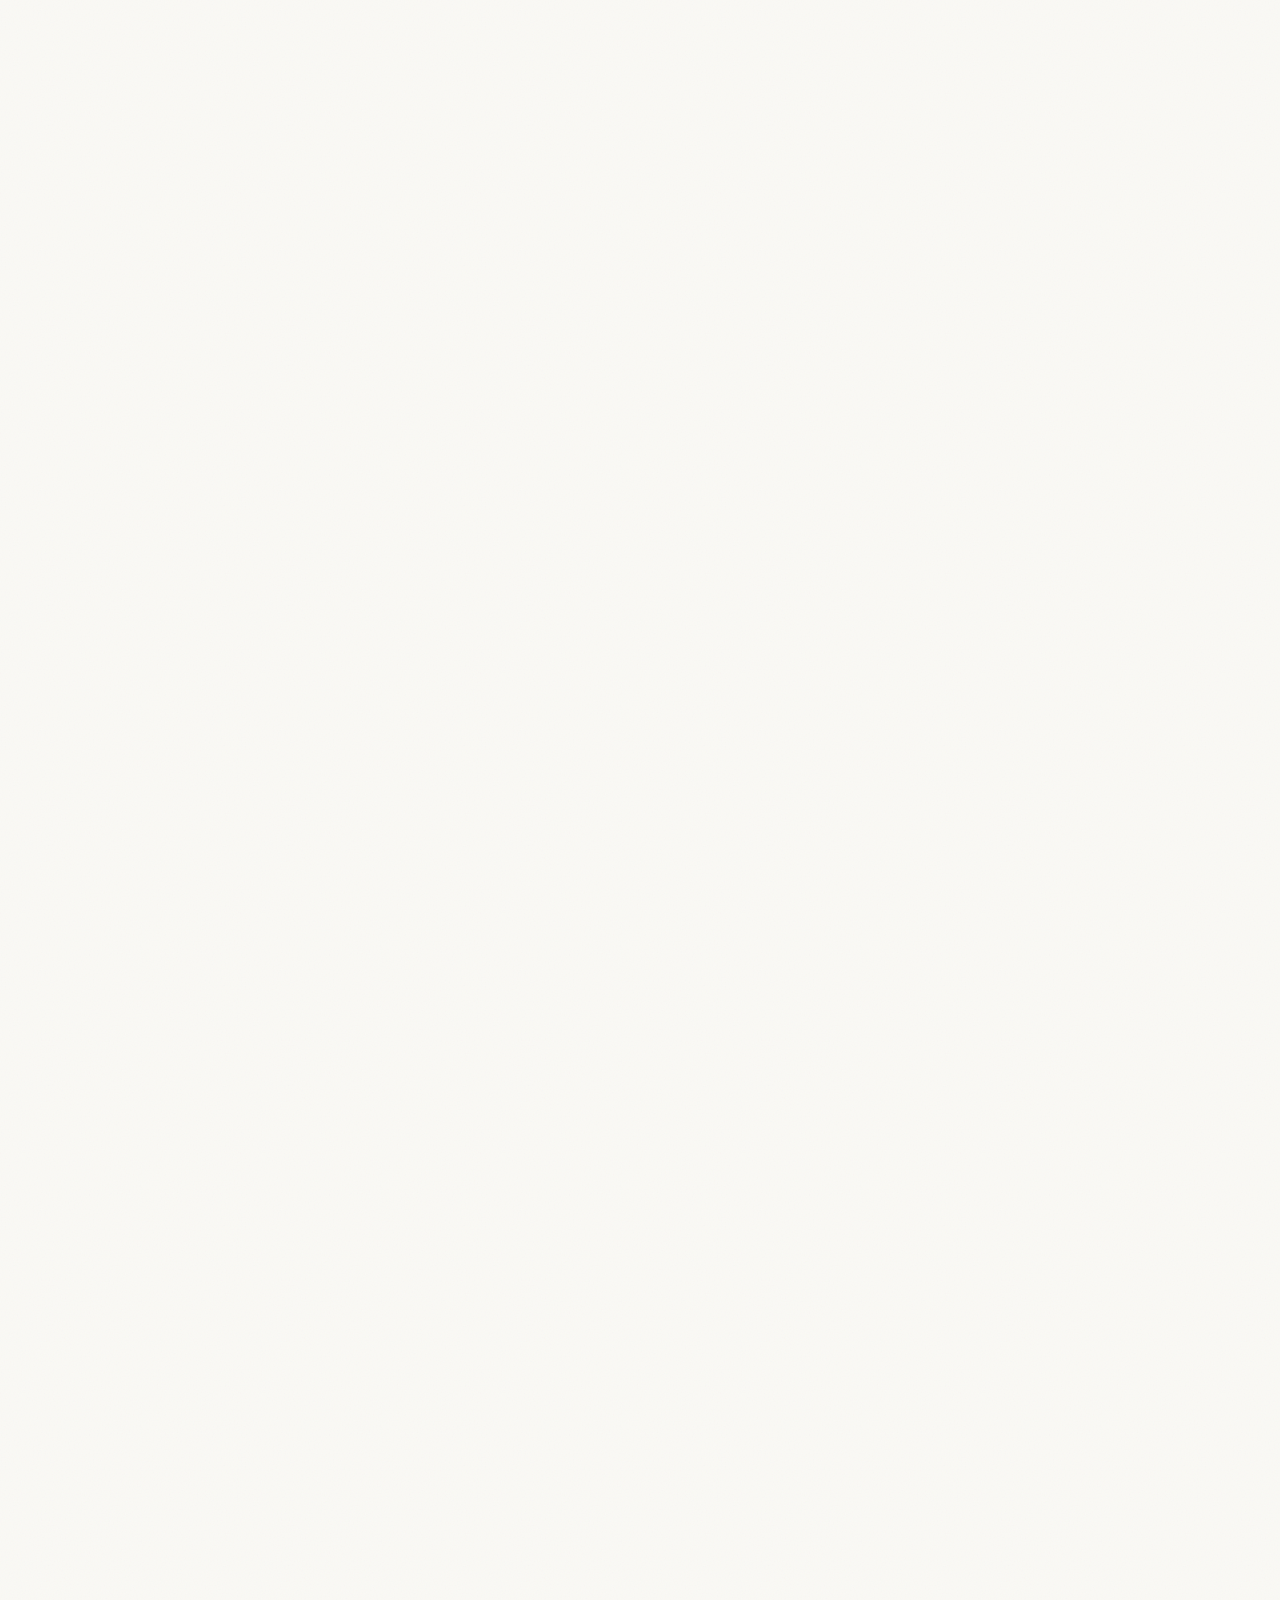
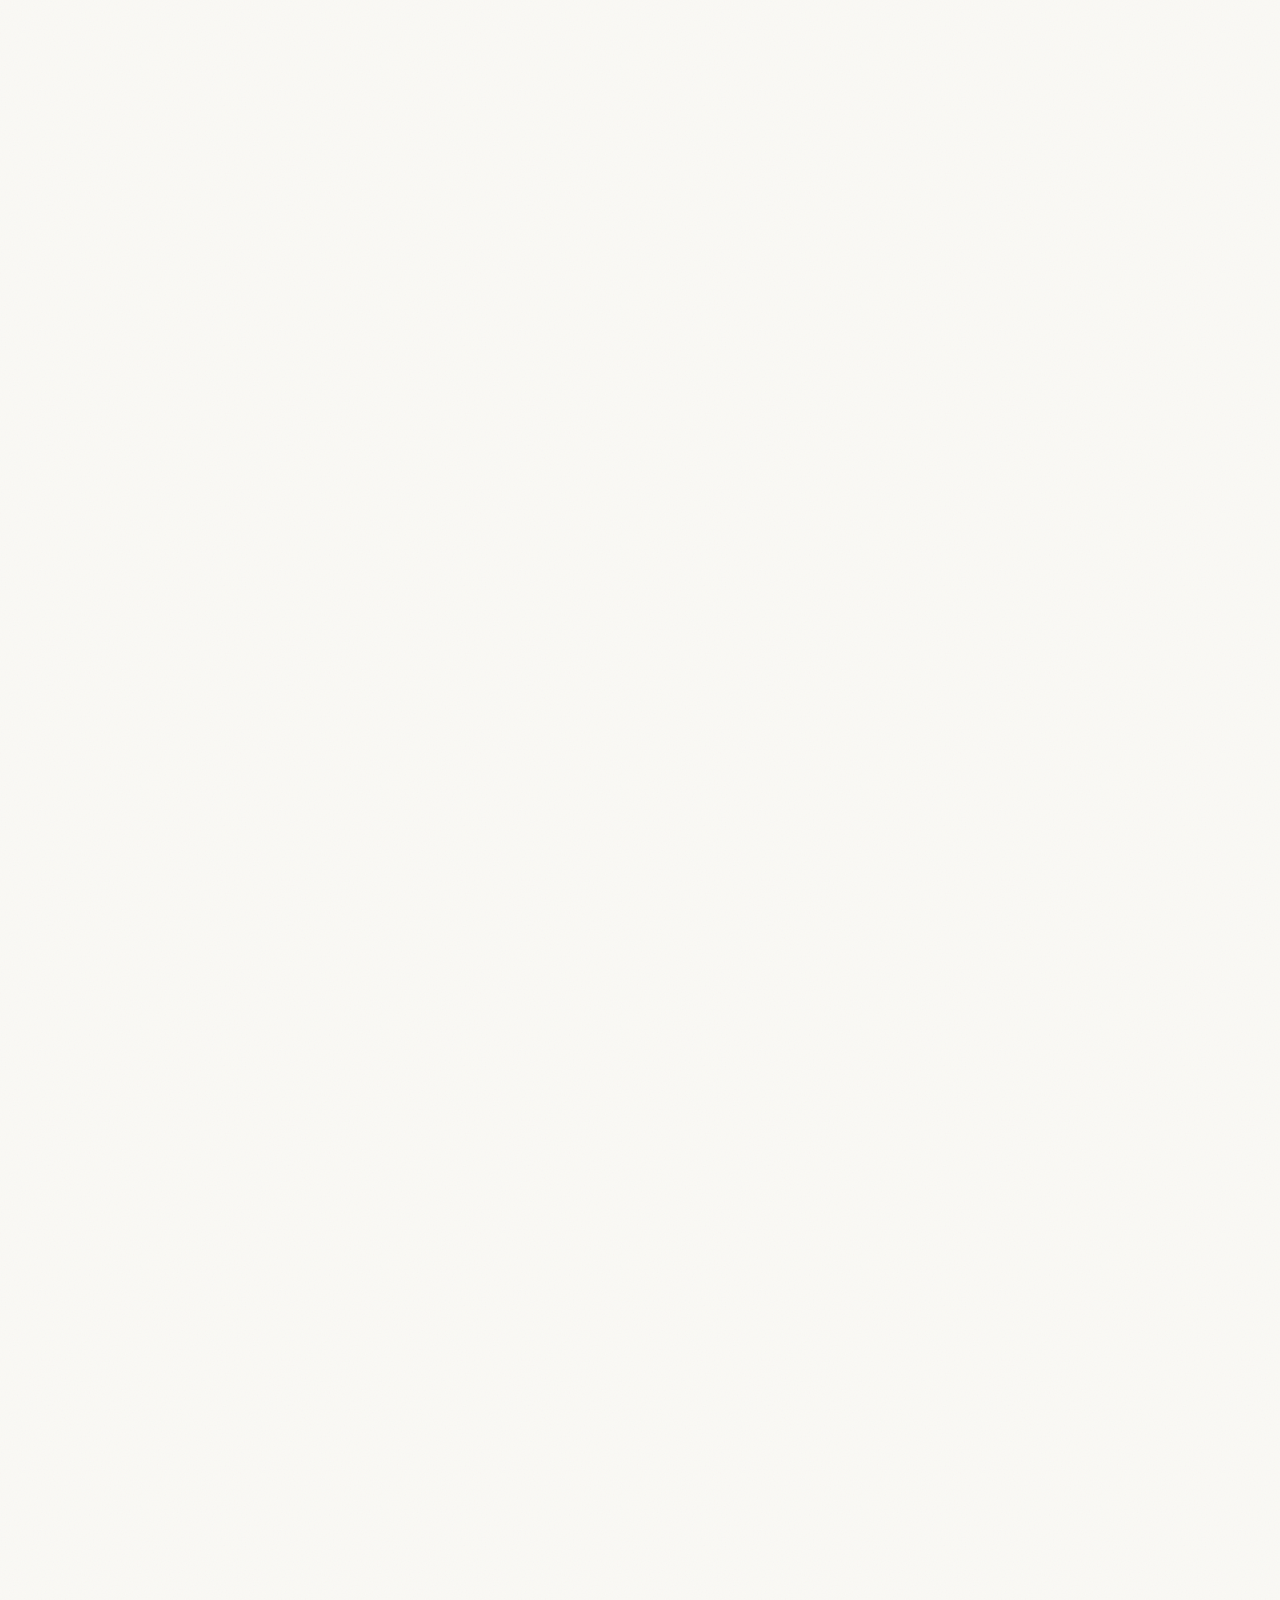
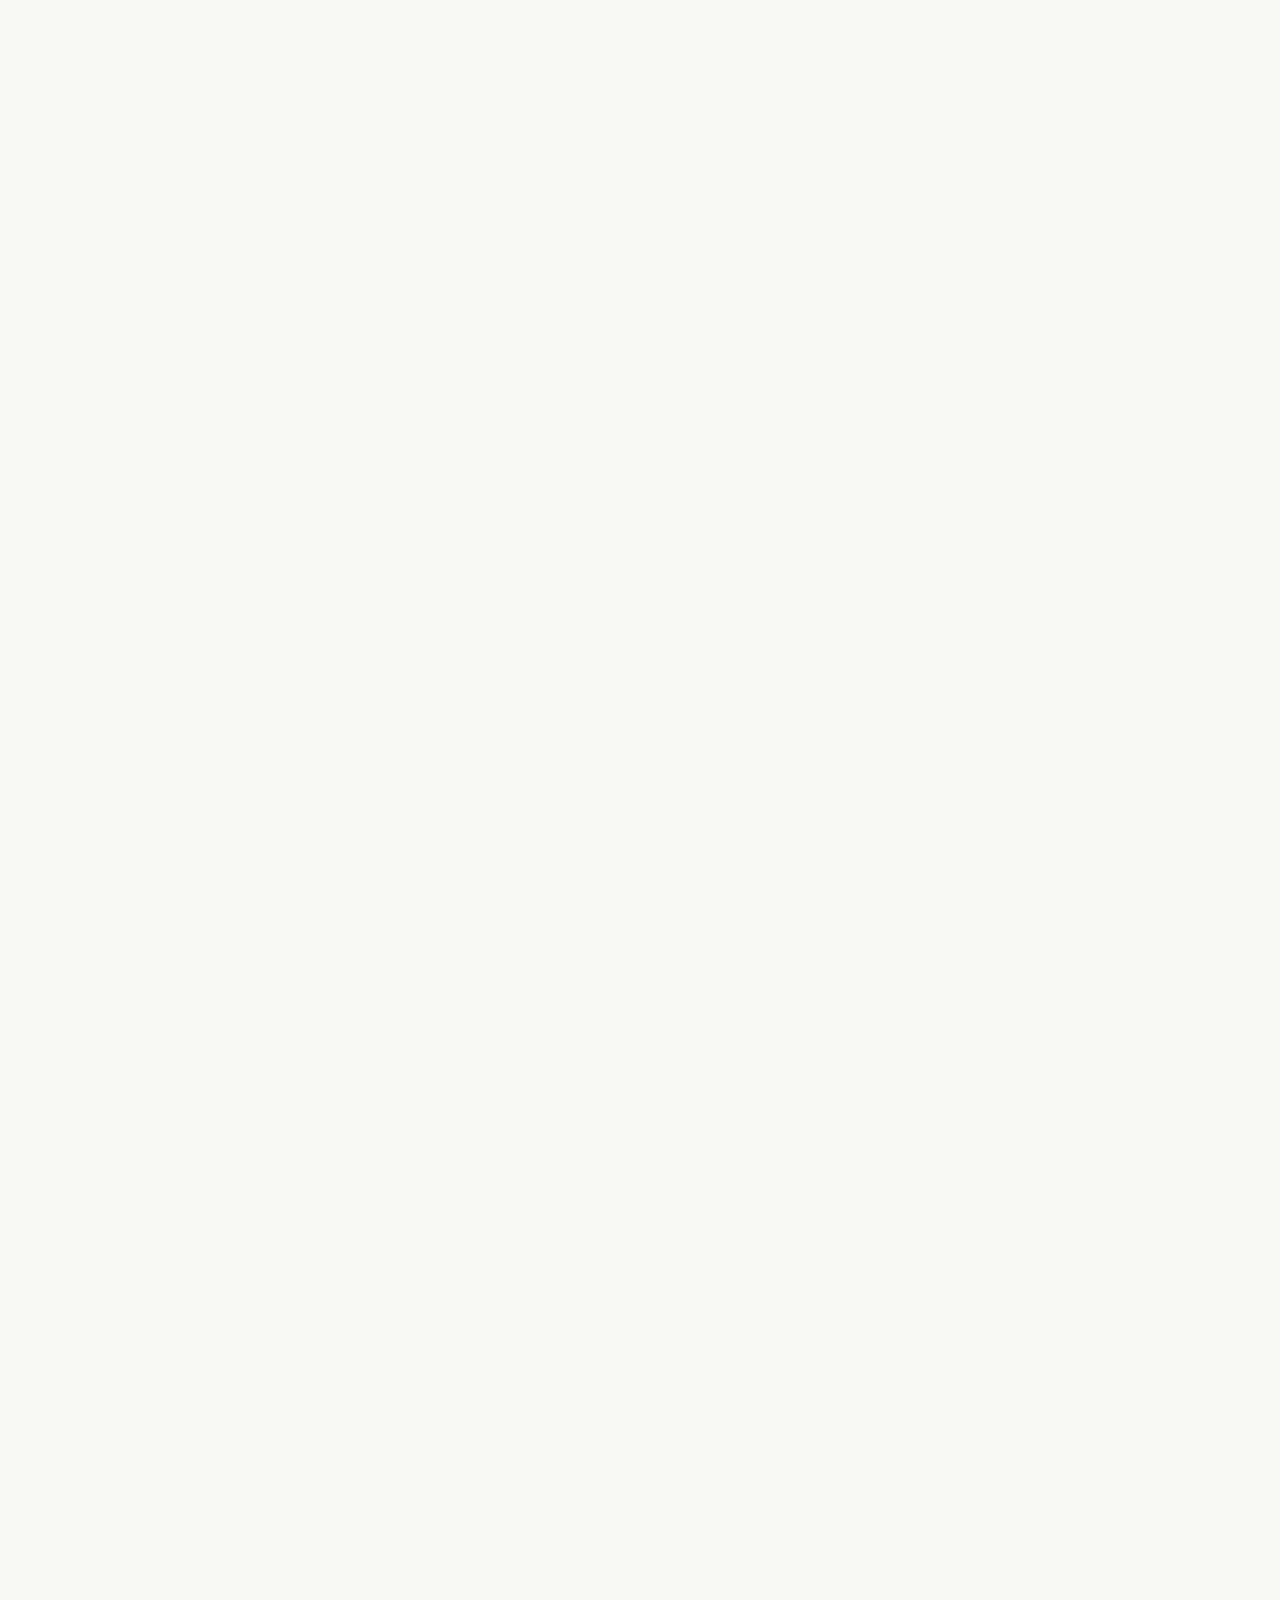
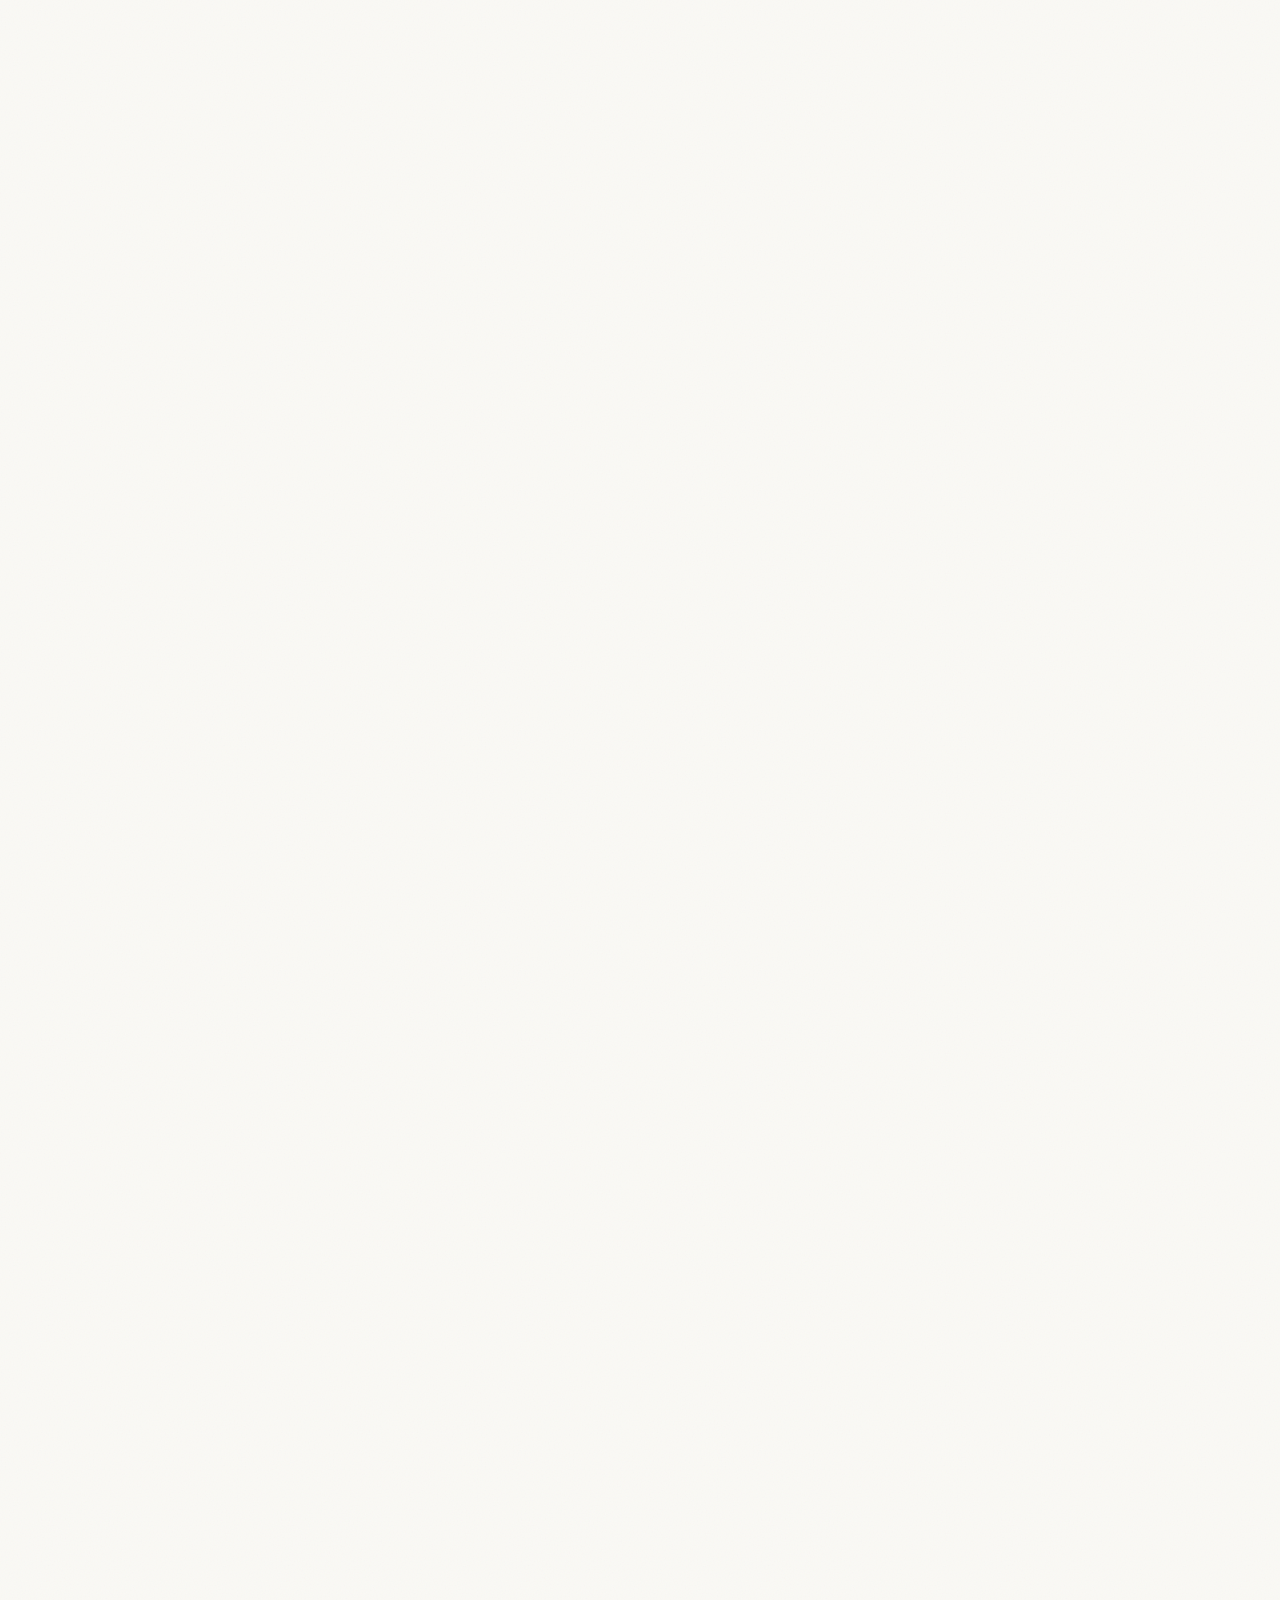
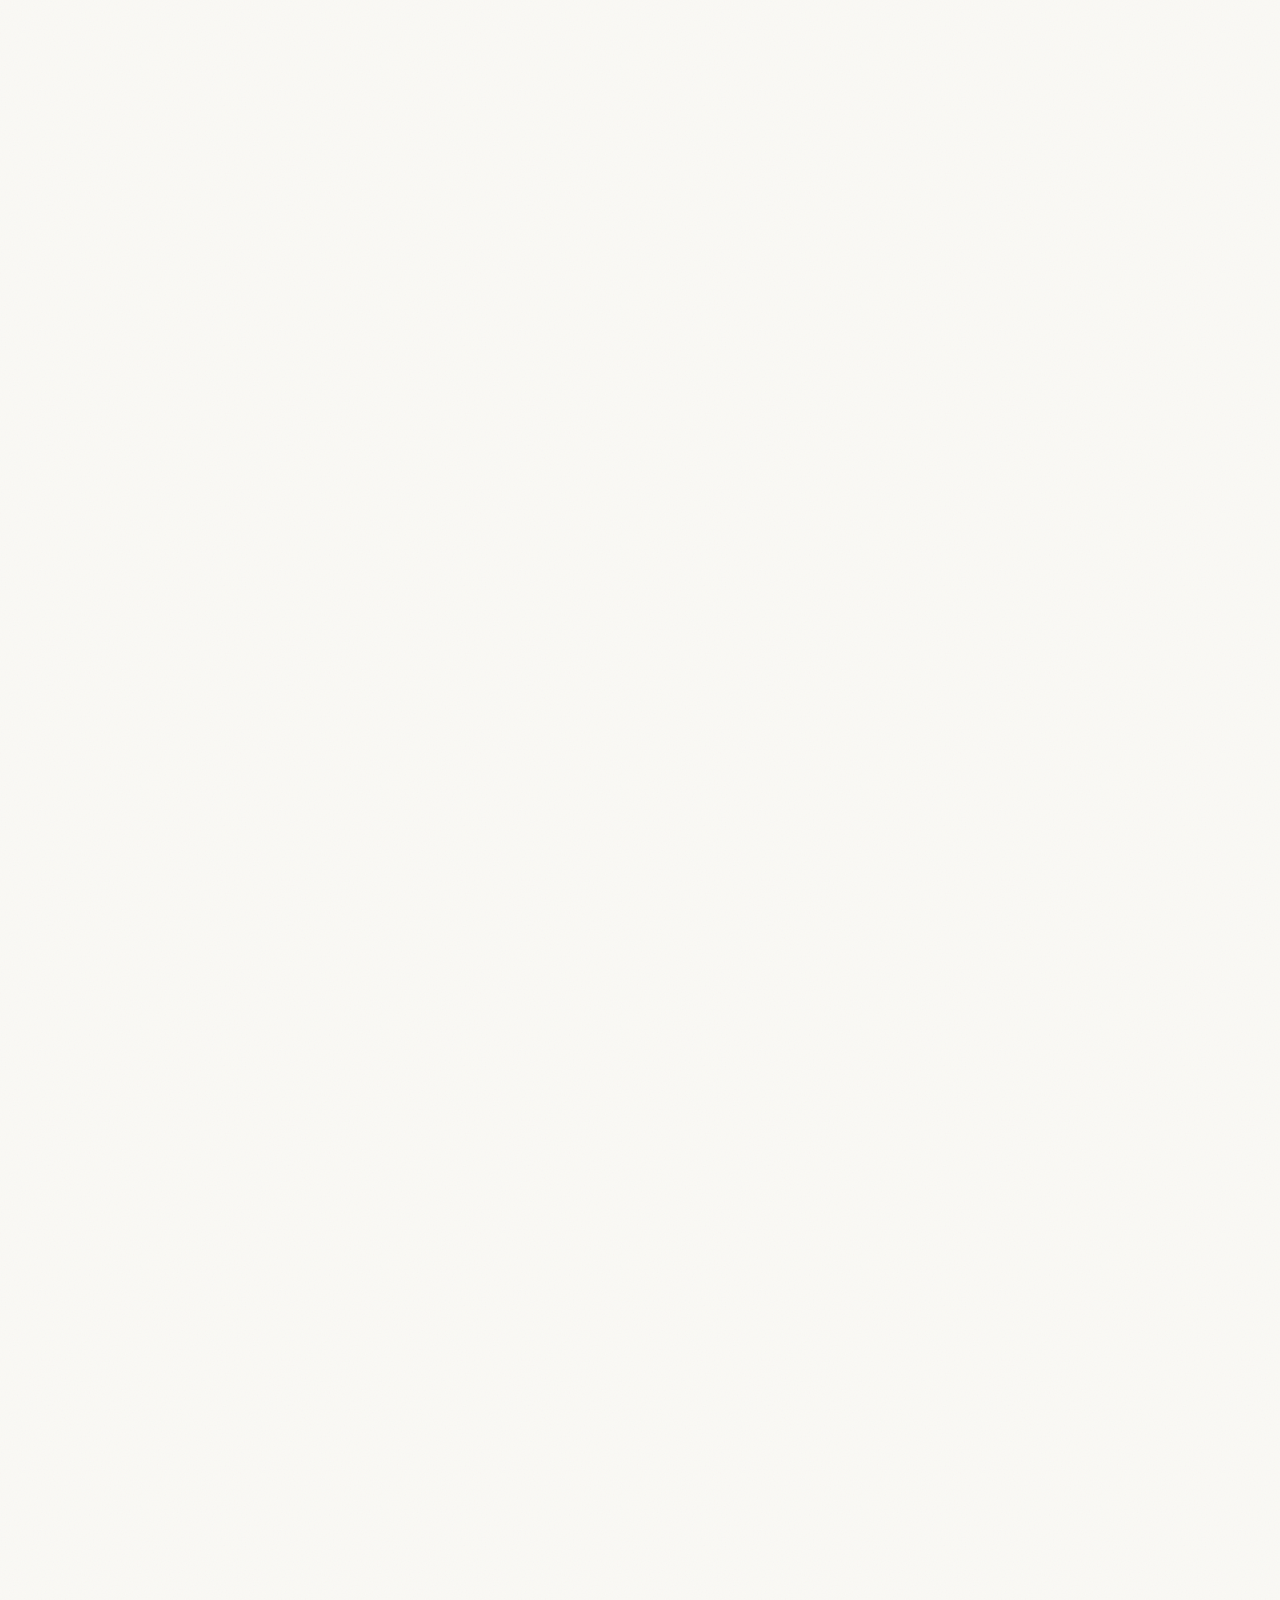
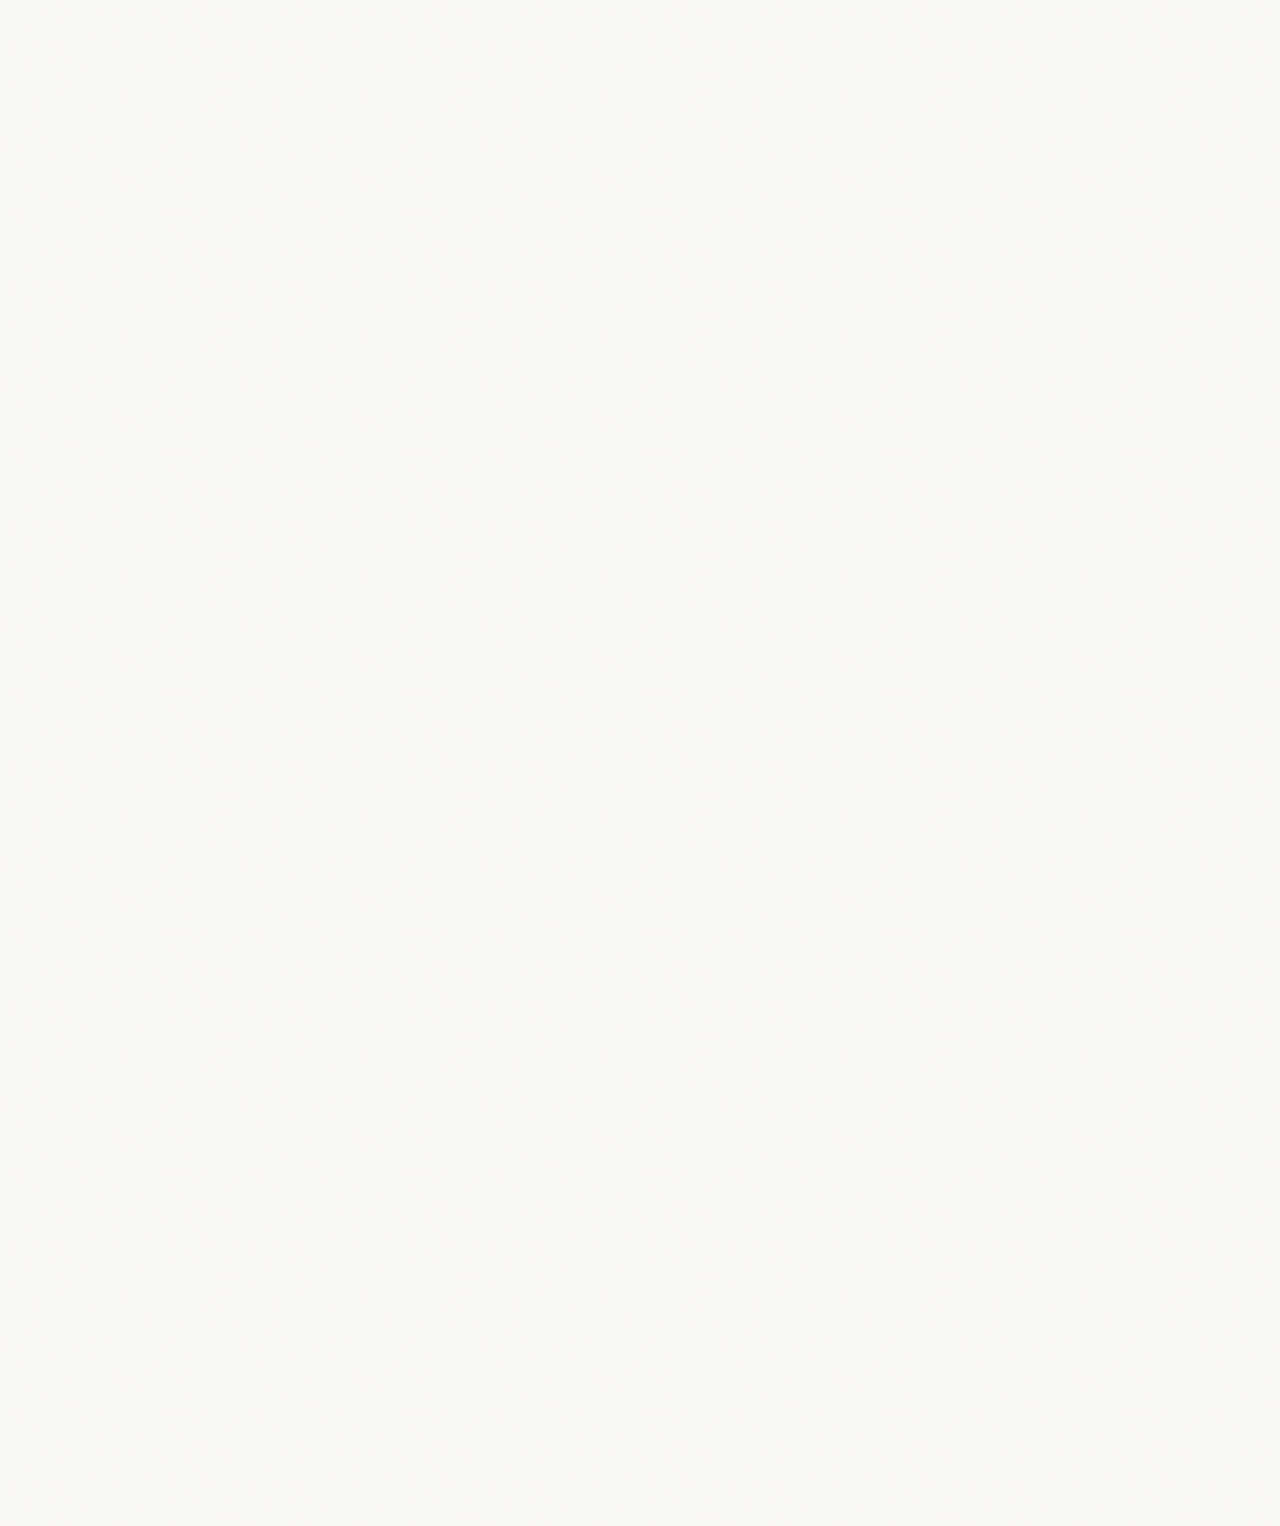
==== commit 1eba2e6e: "Fit notebook reading spreads to the viewport" ====
--- a/index.html
+++ b/index.html
@@ -11,9 +11,9 @@
   <link href="https://fonts.googleapis.com/css2?family=Roboto+Mono:wght@400&display=swap" rel="stylesheet">
   <link rel="stylesheet" href="site/base.css">
   <link rel="stylesheet" href="site/sketchbook.css">
-  <link rel="stylesheet" href="site/thoughtspace.css?v=2">
+  <link rel="stylesheet" href="site/thoughtspace.css?v=3">
   <link rel="stylesheet" href="styles.css?v=1">
-  <script type="module" src="script.js?v=9"></script>
+  <script type="module" src="script.js?v=10"></script>
 </head>
 <body>
   <a class="skip-link" href="#about">Skip to content</a>
--- a/site/thoughtspace.css
+++ b/site/thoughtspace.css
@@ -140,7 +140,7 @@
 .journey-pager button:disabled { opacity:.25; cursor:default; }
 .journey-pager button:hover:enabled { background:#7359860c; border-radius:3px; }
 .journey-page { min-width:68px; text-align:center; }
-[data-design="thoughtspace"] .thought-plane { position:absolute; left:50%; top:44%; margin:0; pointer-events:auto; transform-style:preserve-3d; }
+[data-design="thoughtspace"] .thought-plane { position:absolute; left:50%; top:44%; margin:0; pointer-events:auto; transform-style:preserve-3d; transform-origin:0 0; }
 [data-design="thoughtspace"] .thought-plane>.section-heading { grid-column:1/-1; margin:0 0 28px; }
 [data-design="thoughtspace"] .thought-plane .site-footer { margin-top:35px; padding-left:0; padding-right:0; }
 [data-design="thoughtspace"] .thought-plane-cover { min-height:660px; }
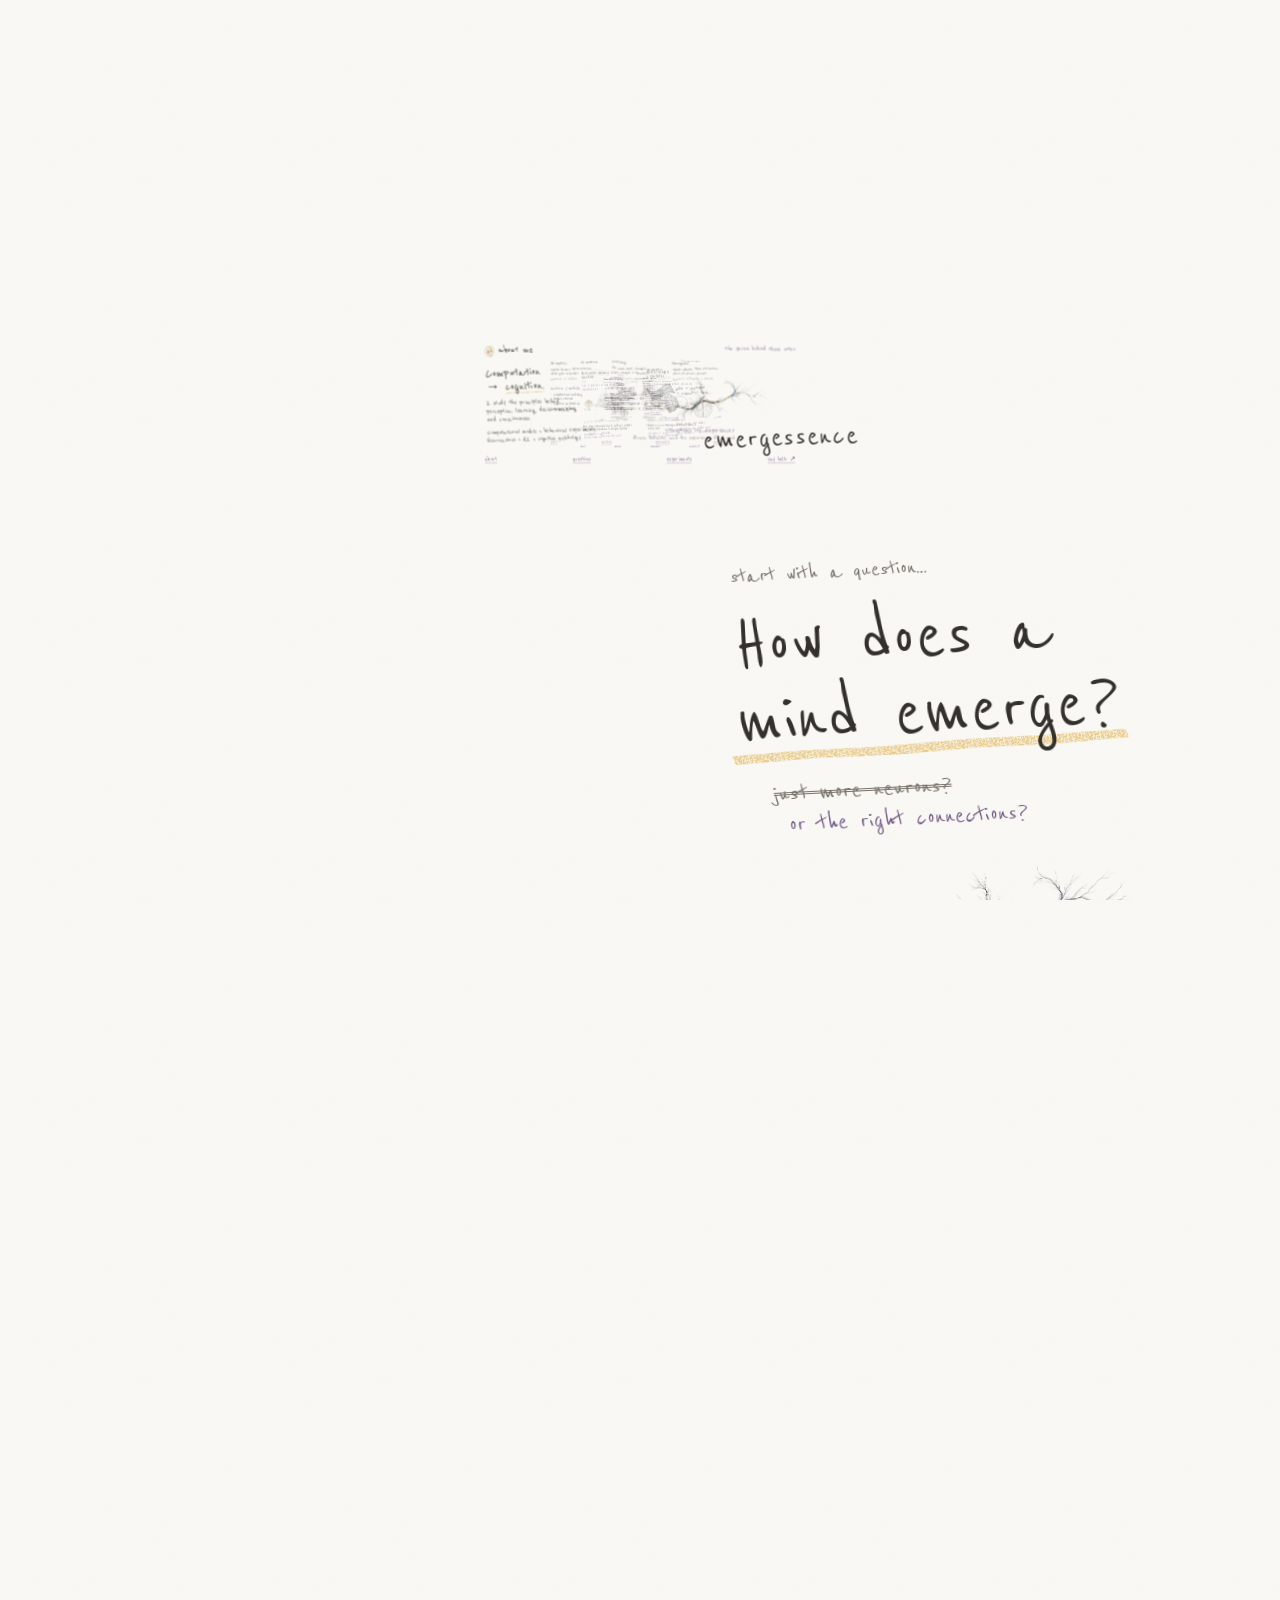
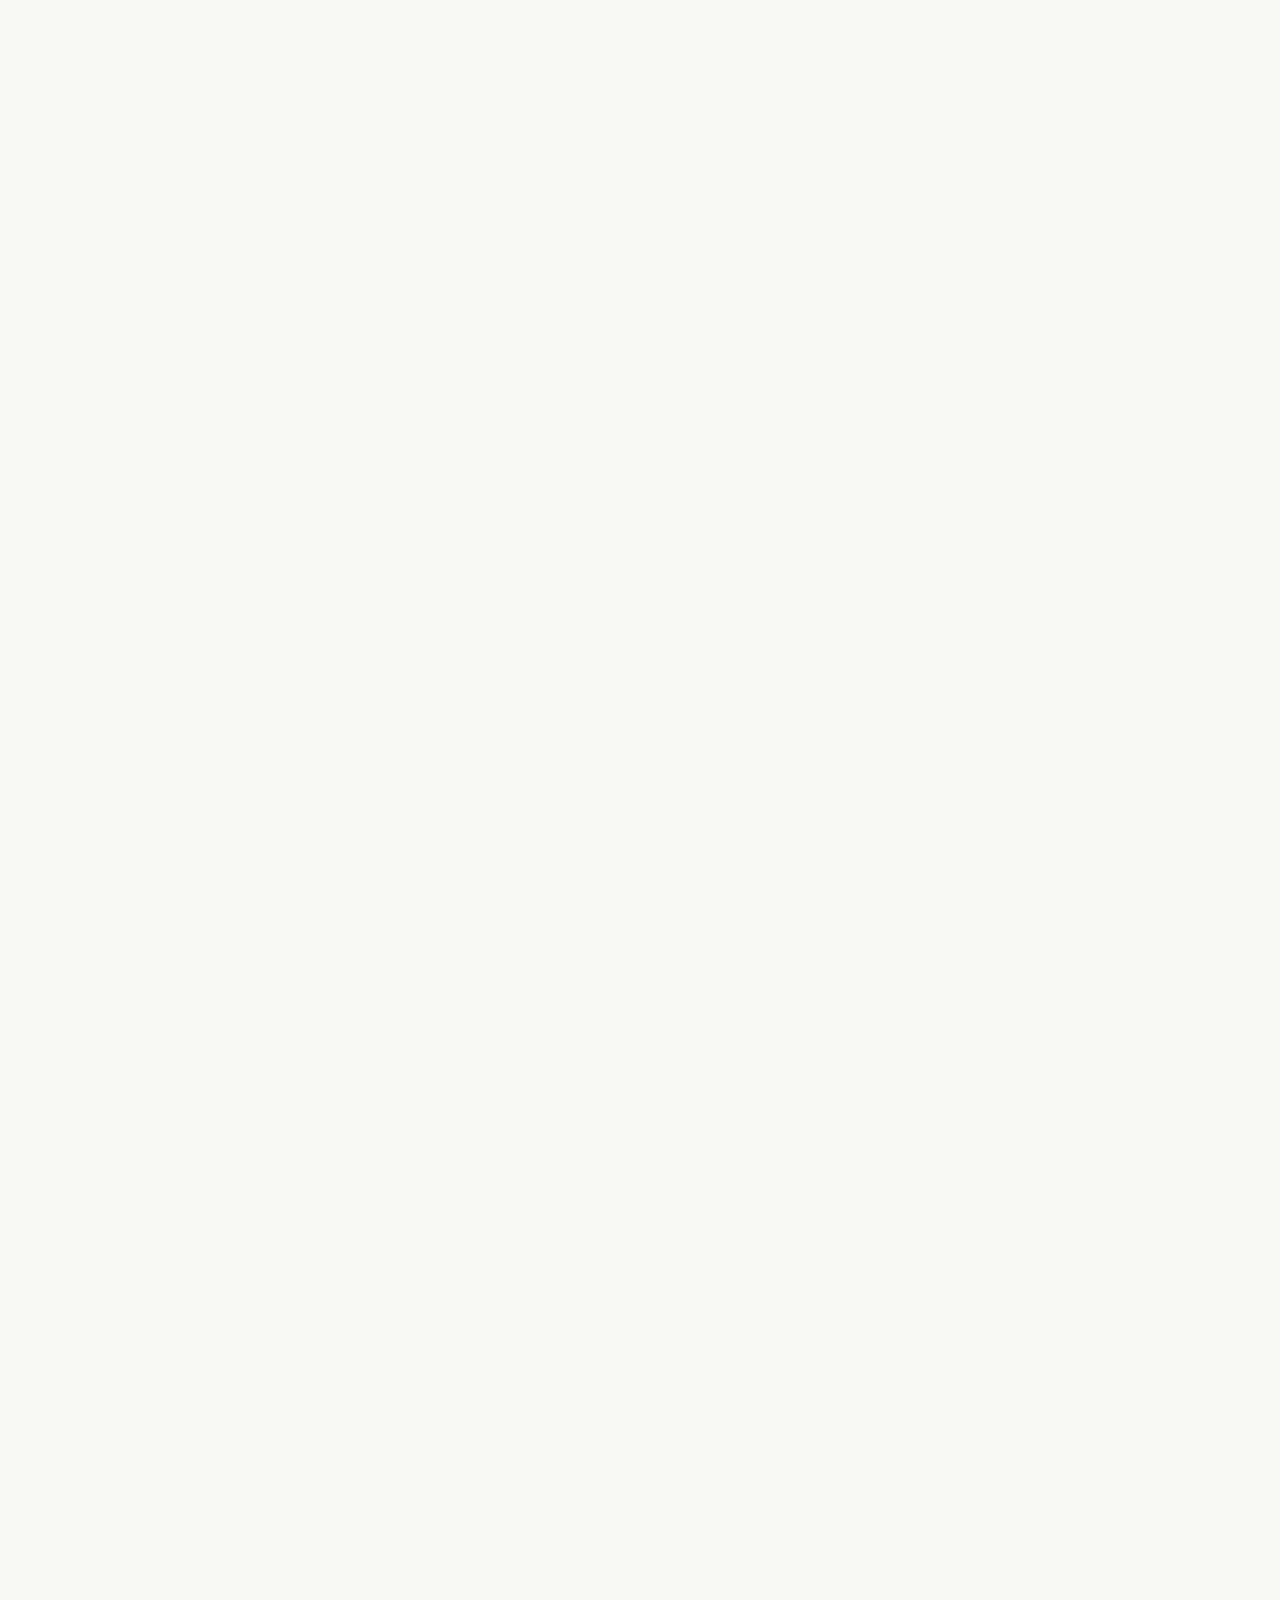
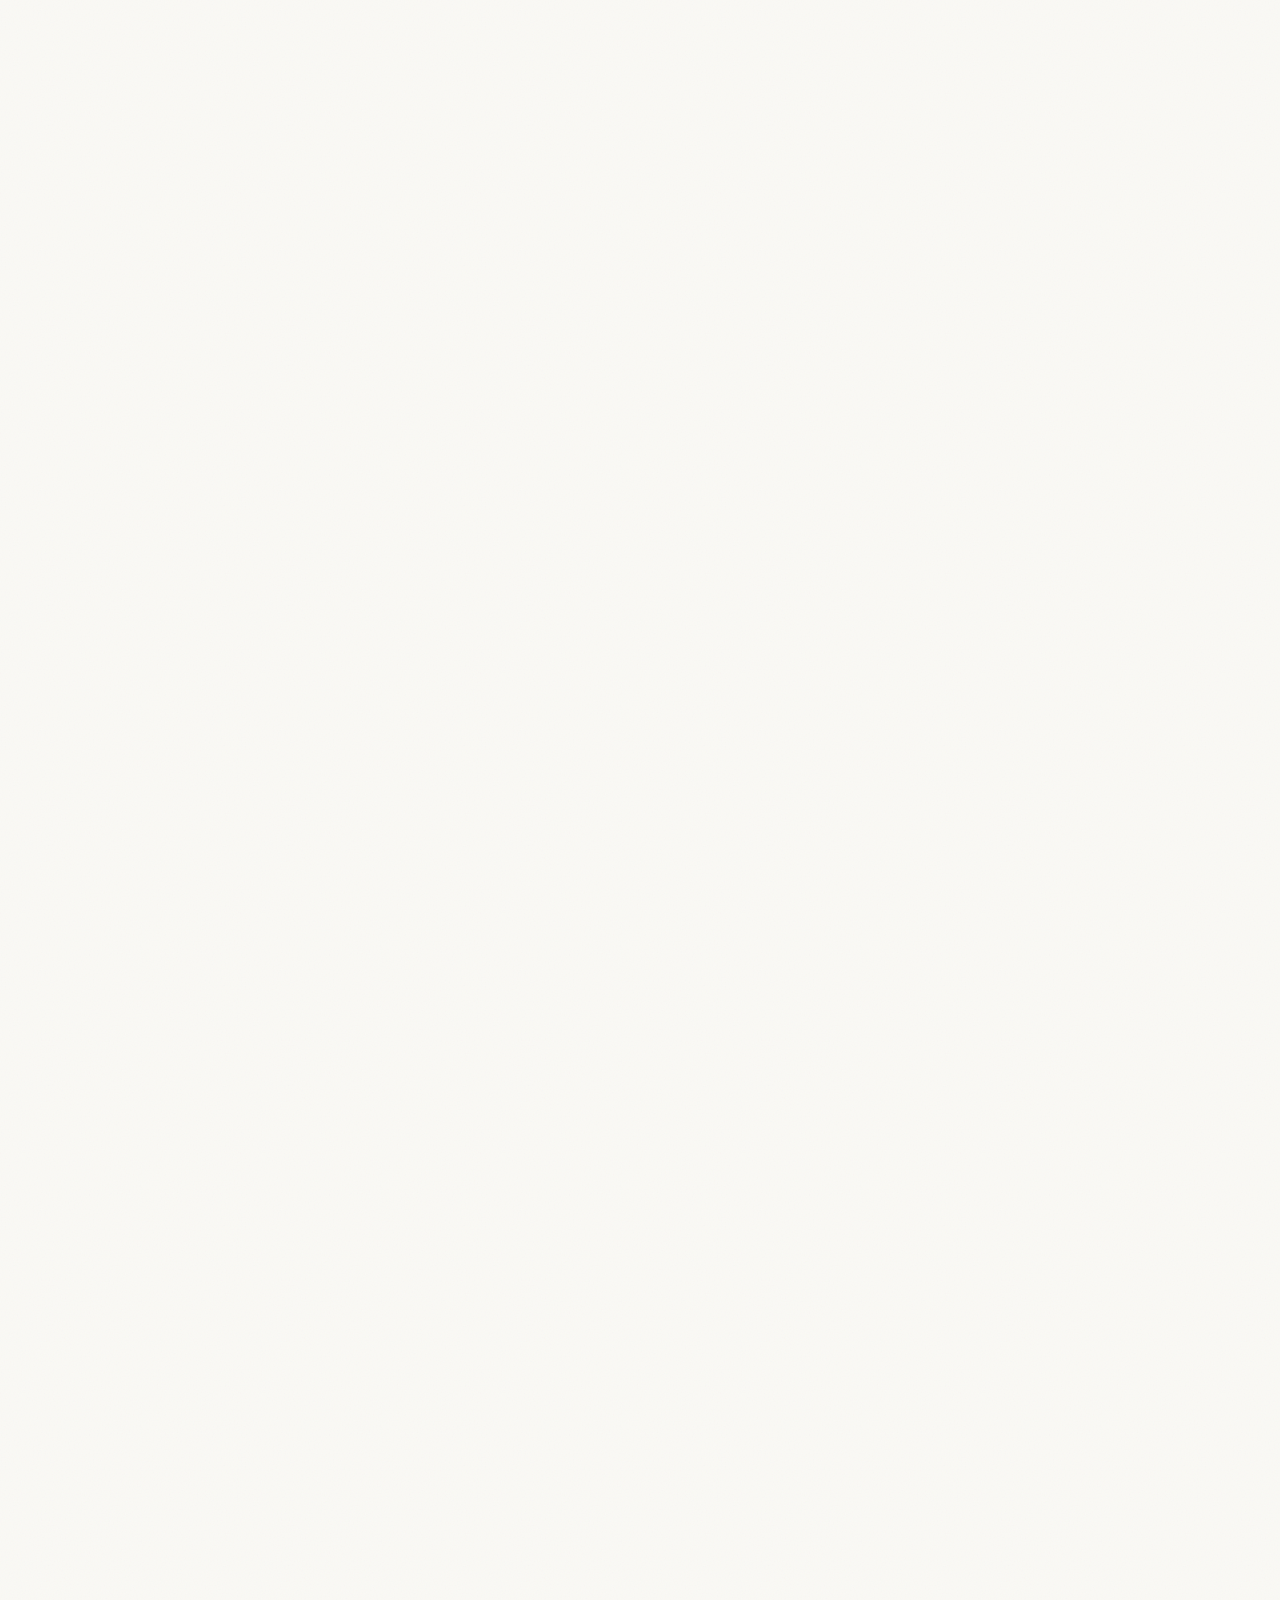
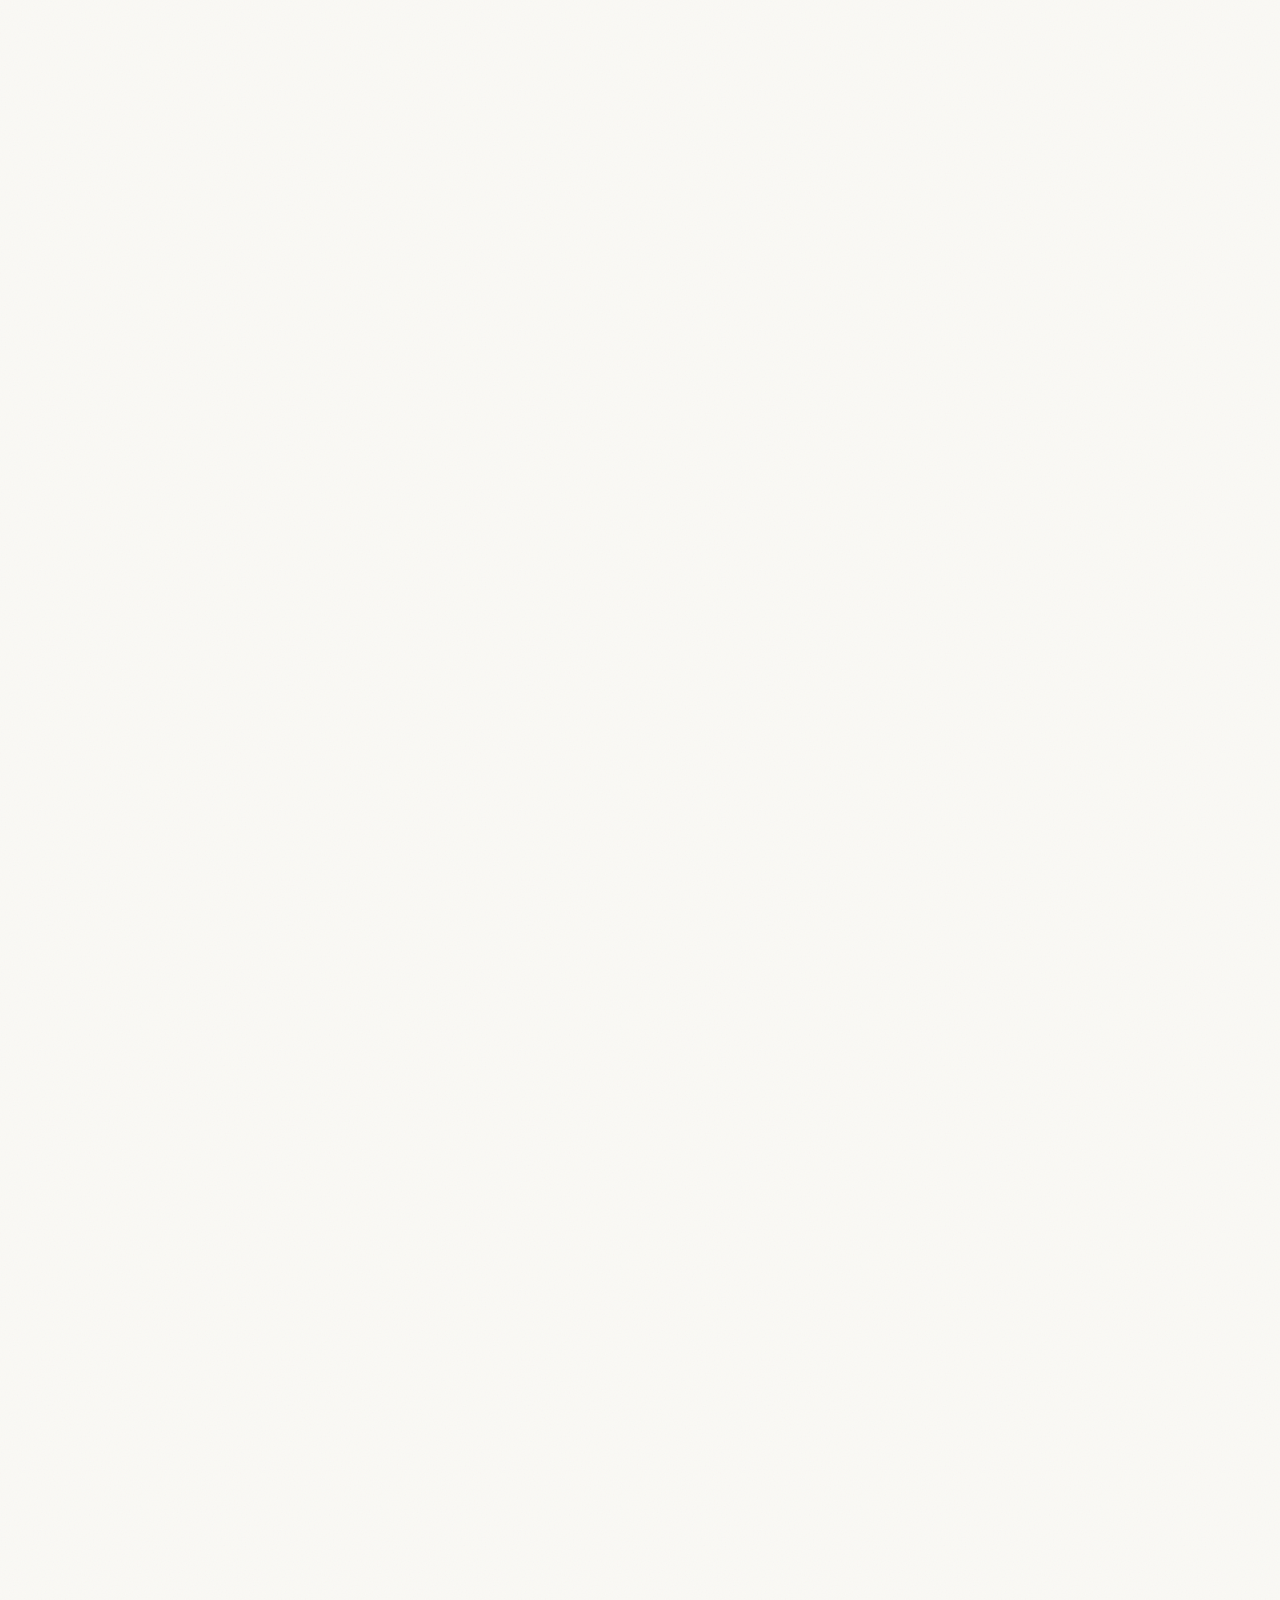
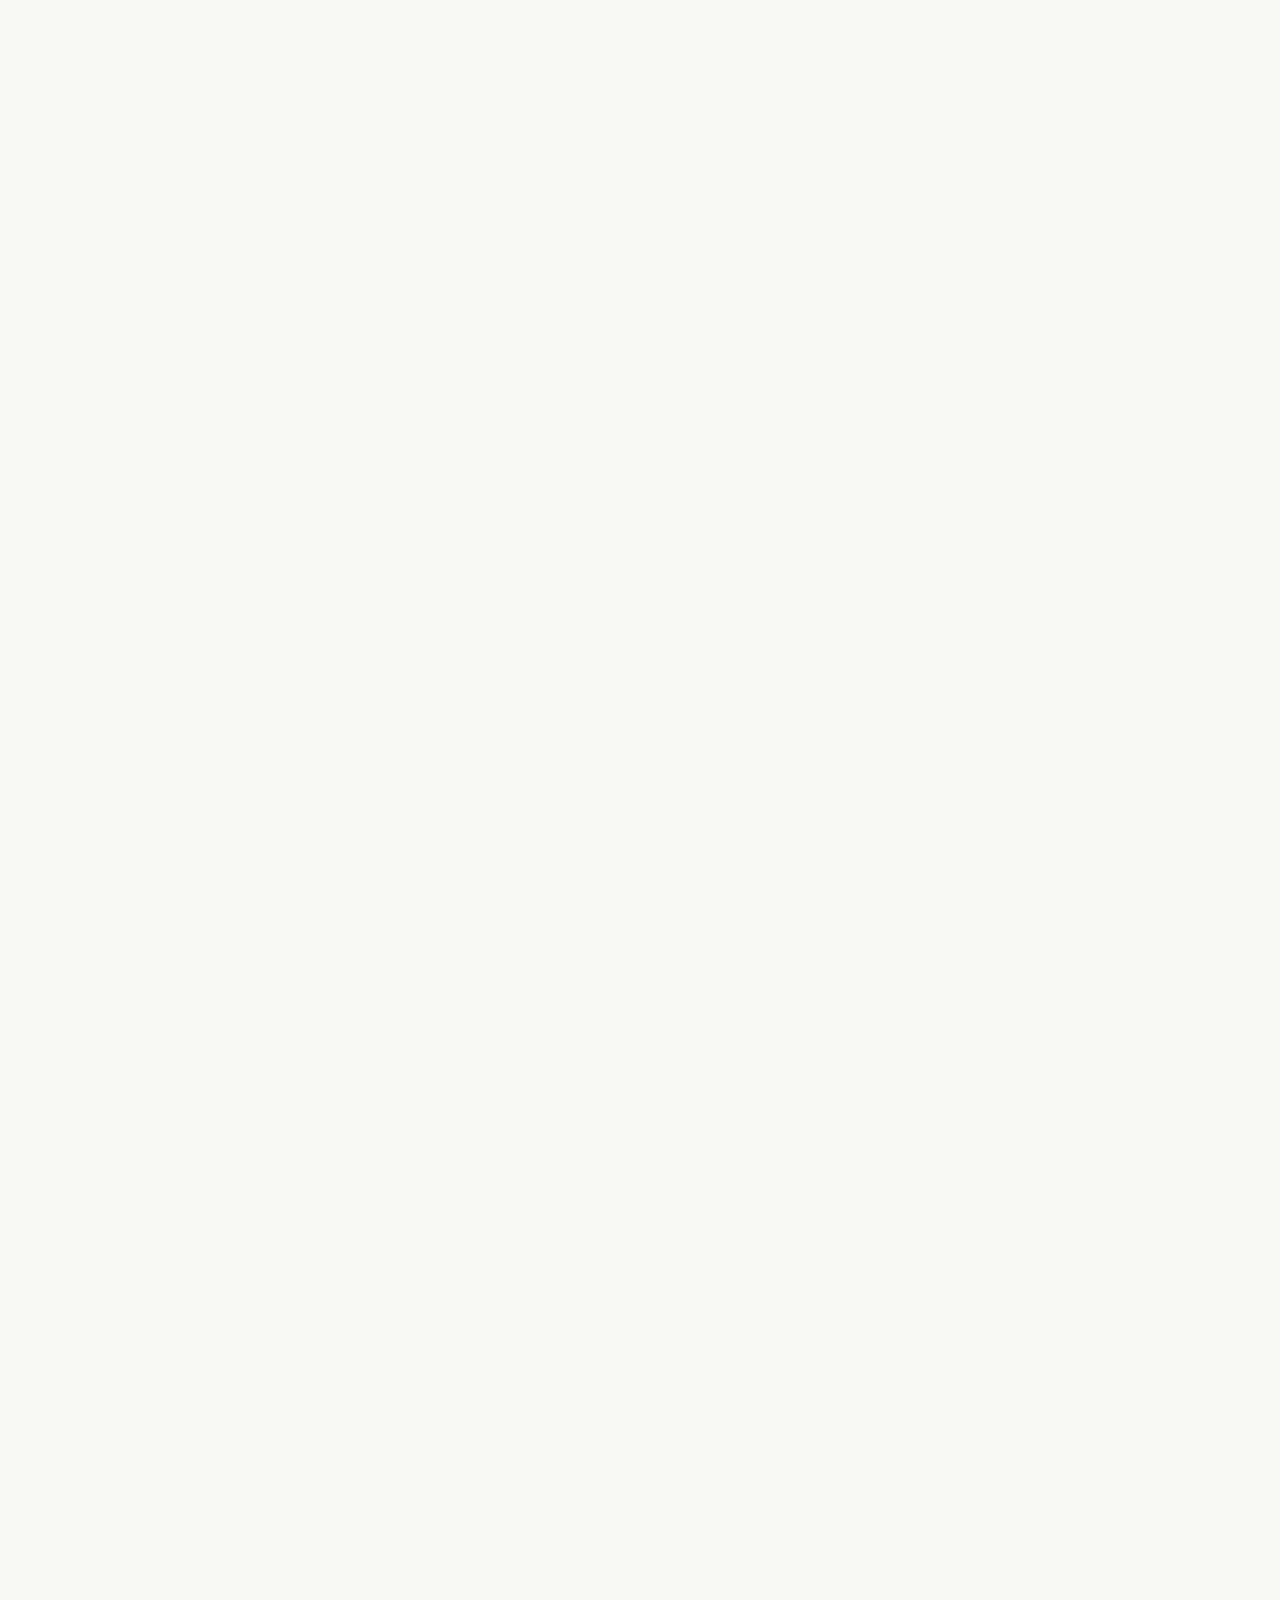
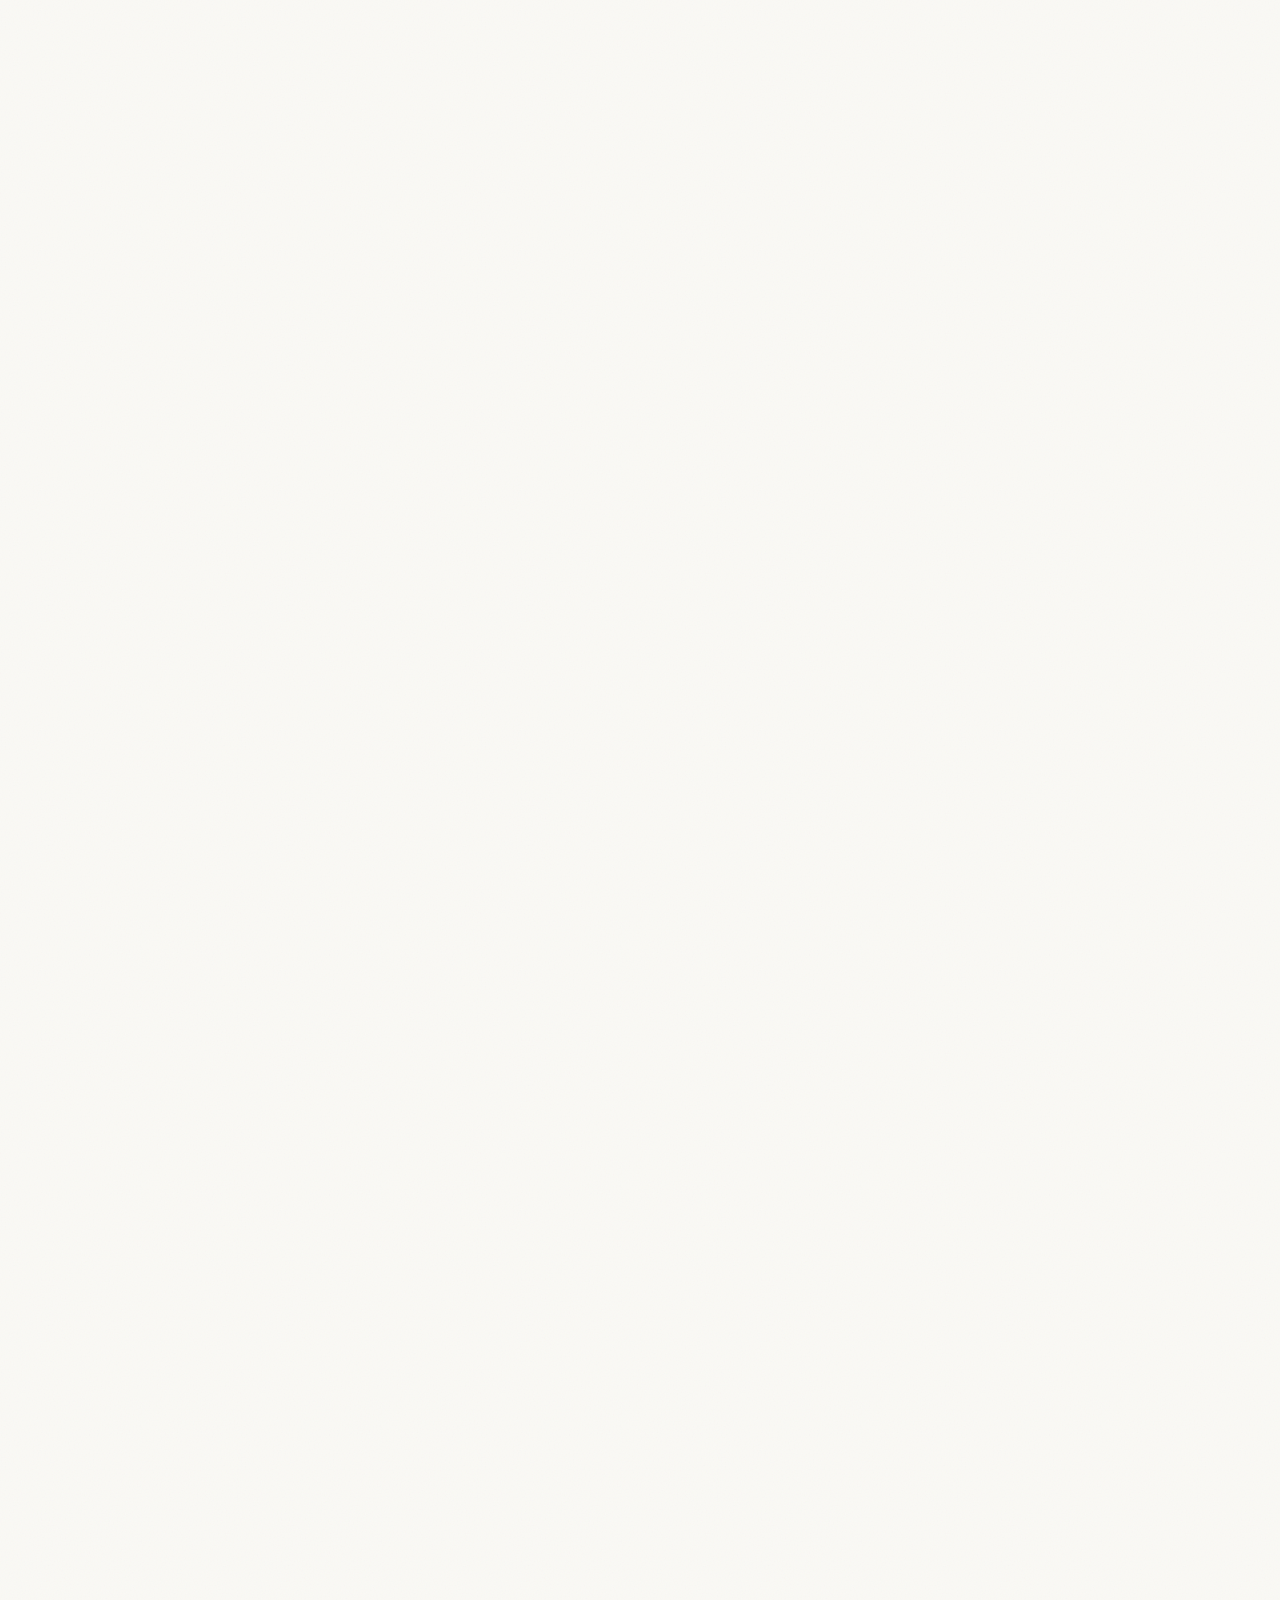
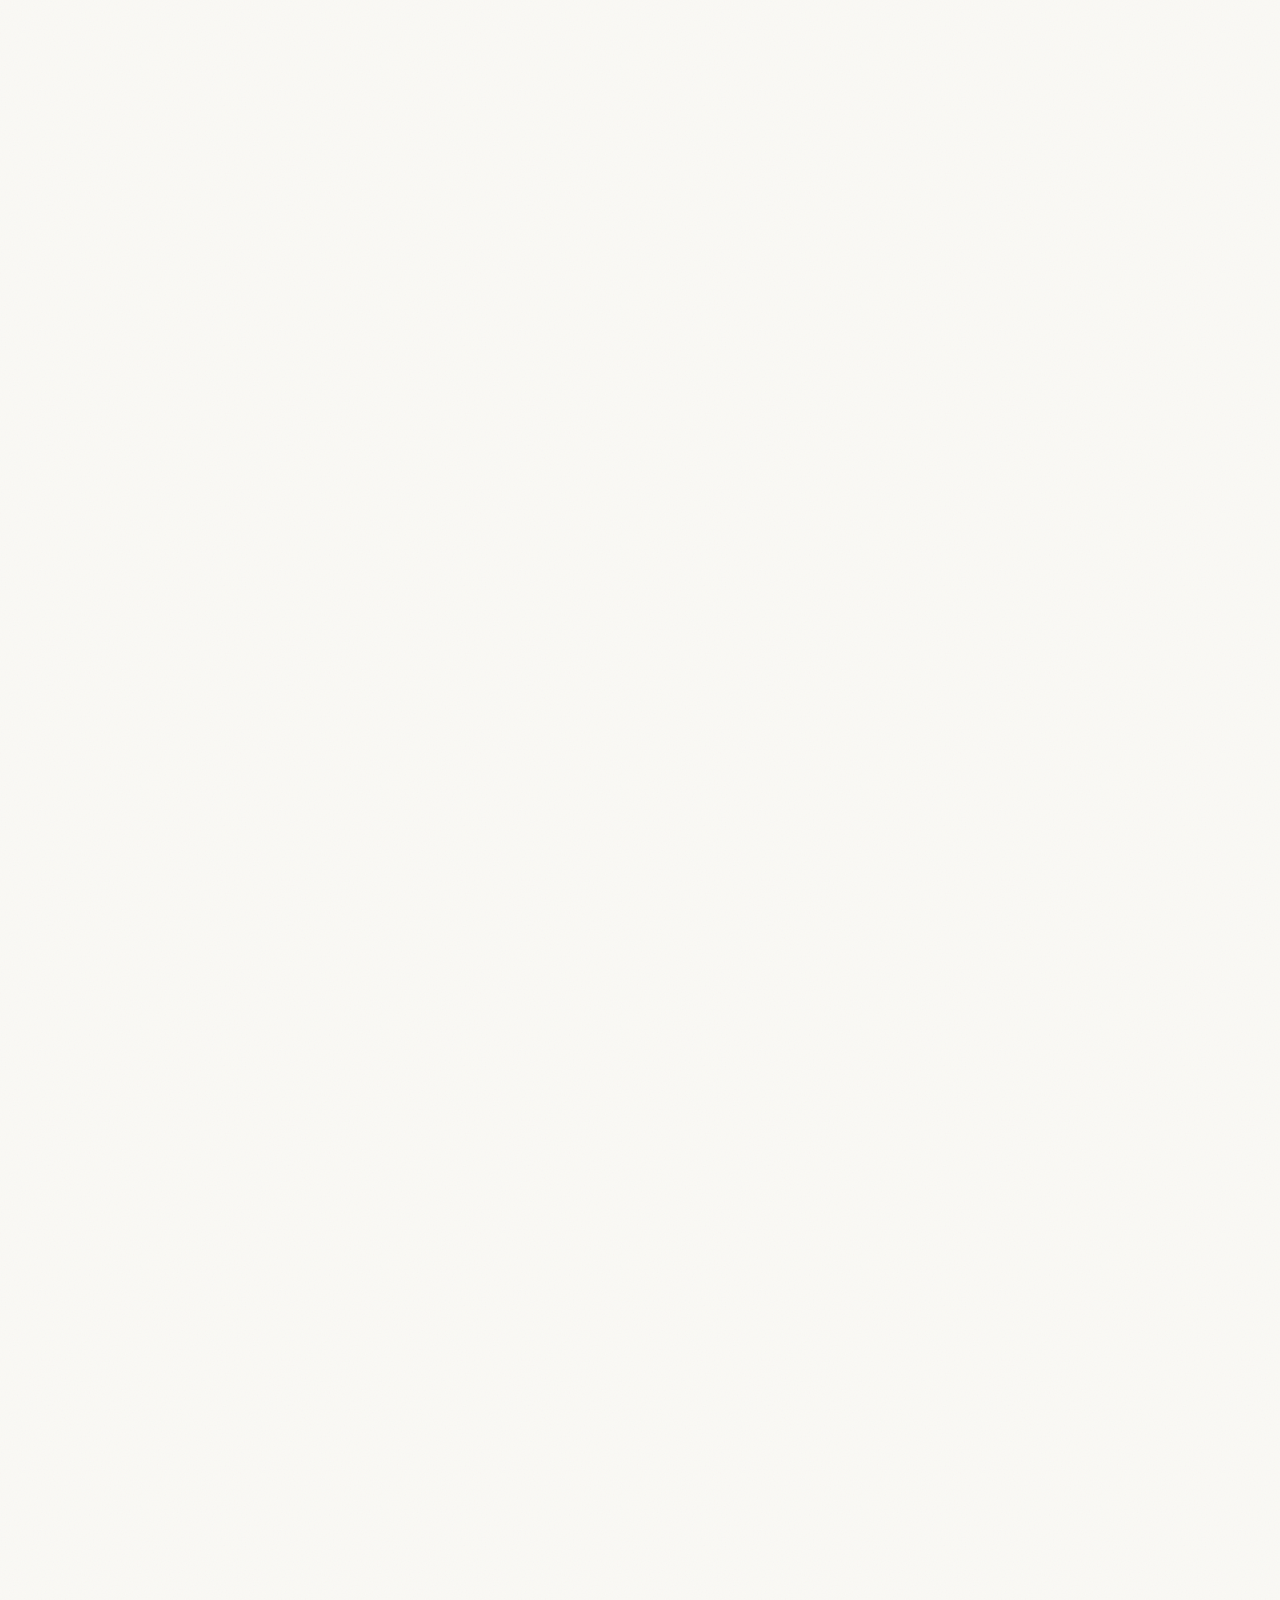
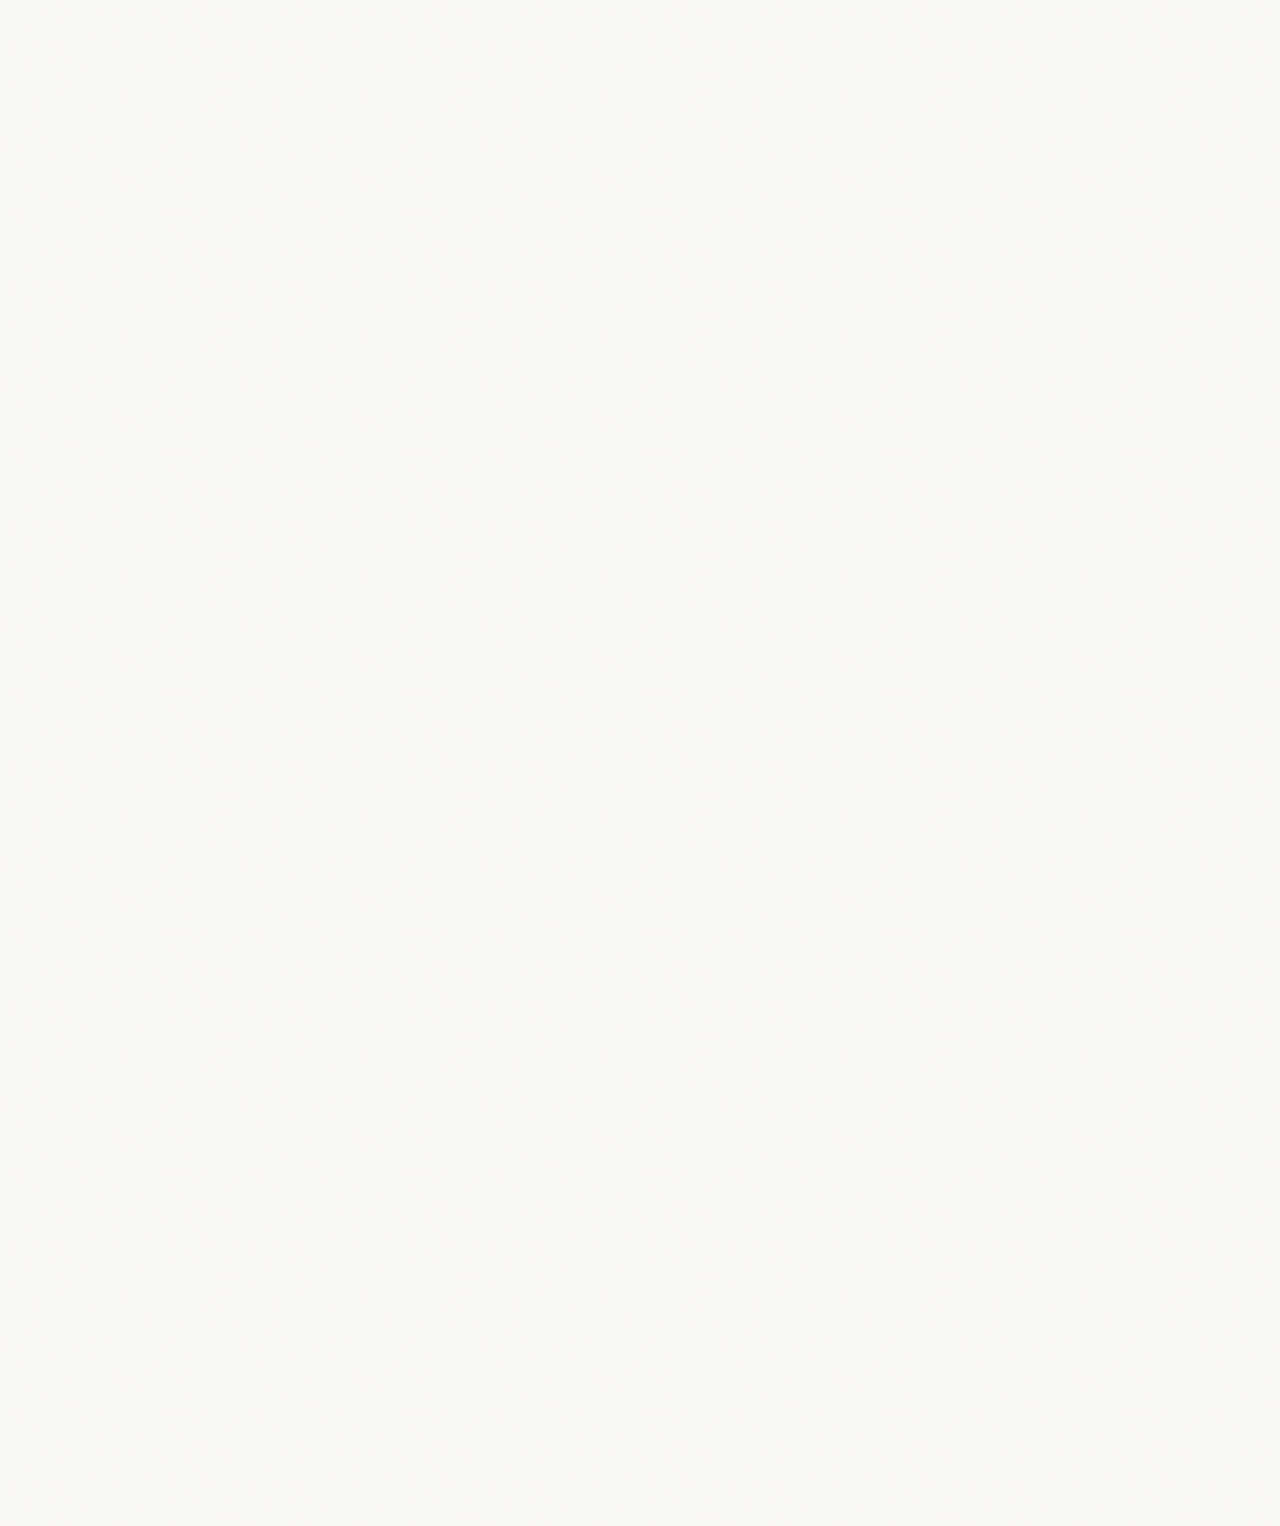
==== commit 71d931e0: "Add restrained crayon color to the notebook" ====
--- a/index.html
+++ b/index.html
@@ -11,9 +11,9 @@
   <link href="https://fonts.googleapis.com/css2?family=Roboto+Mono:wght@400&display=swap" rel="stylesheet">
   <link rel="stylesheet" href="site/base.css">
   <link rel="stylesheet" href="site/sketchbook.css">
-  <link rel="stylesheet" href="site/thoughtspace.css?v=3">
+  <link rel="stylesheet" href="site/thoughtspace.css?v=5">
   <link rel="stylesheet" href="styles.css?v=1">
-  <script type="module" src="script.js?v=10"></script>
+  <script type="module" src="script.js?v=12"></script>
 </head>
 <body>
   <a class="skip-link" href="#about">Skip to content</a>
--- a/site/thoughtspace.css
+++ b/site/thoughtspace.css
@@ -1,4 +1,13 @@
-[data-design="thoughtspace"] { --paper:#faf9f5; --ink:#34312d; --accent:#735986; }
+[data-design="thoughtspace"] { --paper:#faf9f5; --ink:#34312d; --accent:#735986; --crayon-ochre:#e1b453; --crayon-teal:#6caaa0; --crayon-coral:#d99585; --crayon-blue:#83a7c9; }
+[data-design="thoughtspace"] .crayon-underline { position:relative; display:inline-block; isolation:isolate; }
+[data-design="thoughtspace"] :is(h2,h3) .crayon-underline { display:inline-block; font:inherit; color:inherit; margin:0; }
+[data-design="thoughtspace"] .crayon-underline[data-crayon="teal"] { --crayon-ink:var(--crayon-teal); }
+[data-design="thoughtspace"] .crayon-underline[data-crayon="coral"] { --crayon-ink:var(--crayon-coral); }
+[data-design="thoughtspace"] .crayon-underline[data-crayon="blue"] { --crayon-ink:var(--crayon-blue); }
+[data-design="thoughtspace"] .crayon-underline::after { content:''; position:absolute; z-index:-1; left:-2%; right:-2%; bottom:-.025em; height:.14em; background:var(--crayon-ink,var(--crayon-ochre)); mask:url('assets/crayon-grain.svg') repeat; mask-size:32px 32px; clip-path:polygon(0 25%,17% 13%,37% 22%,58% 5%,79% 13%,99% 0,100% 72%,81% 89%,61% 80%,41% 98%,21% 83%,1% 100%); transform:rotate(-.6deg); pointer-events:none; }
+[data-design="thoughtspace"] .section-number { position:relative; isolation:isolate; }
+[data-design="thoughtspace"] .section-number::before { content:''; position:absolute; z-index:-1; inset:2px; border-radius:inherit; background:var(--crayon-ochre); mask:url('assets/crayon-grain.svg') repeat; mask-size:32px 32px; opacity:.8; pointer-events:none; }
+[data-design="thoughtspace"] .crayon-marks { pointer-events:none; }
 [data-design="thoughtspace"] #portfolio::before { opacity:.04; }
 [data-design="thoughtspace"] .hero { max-width:none; margin:0; padding:0; min-height:0; height:165svh; isolation:auto; overflow:clip; }
 [data-design="thoughtspace"] .thought-cover { position:sticky; top:var(--selector-height); height:calc(100svh - var(--selector-height)); min-height:620px; perspective:1250px; perspective-origin:50% 44%; }
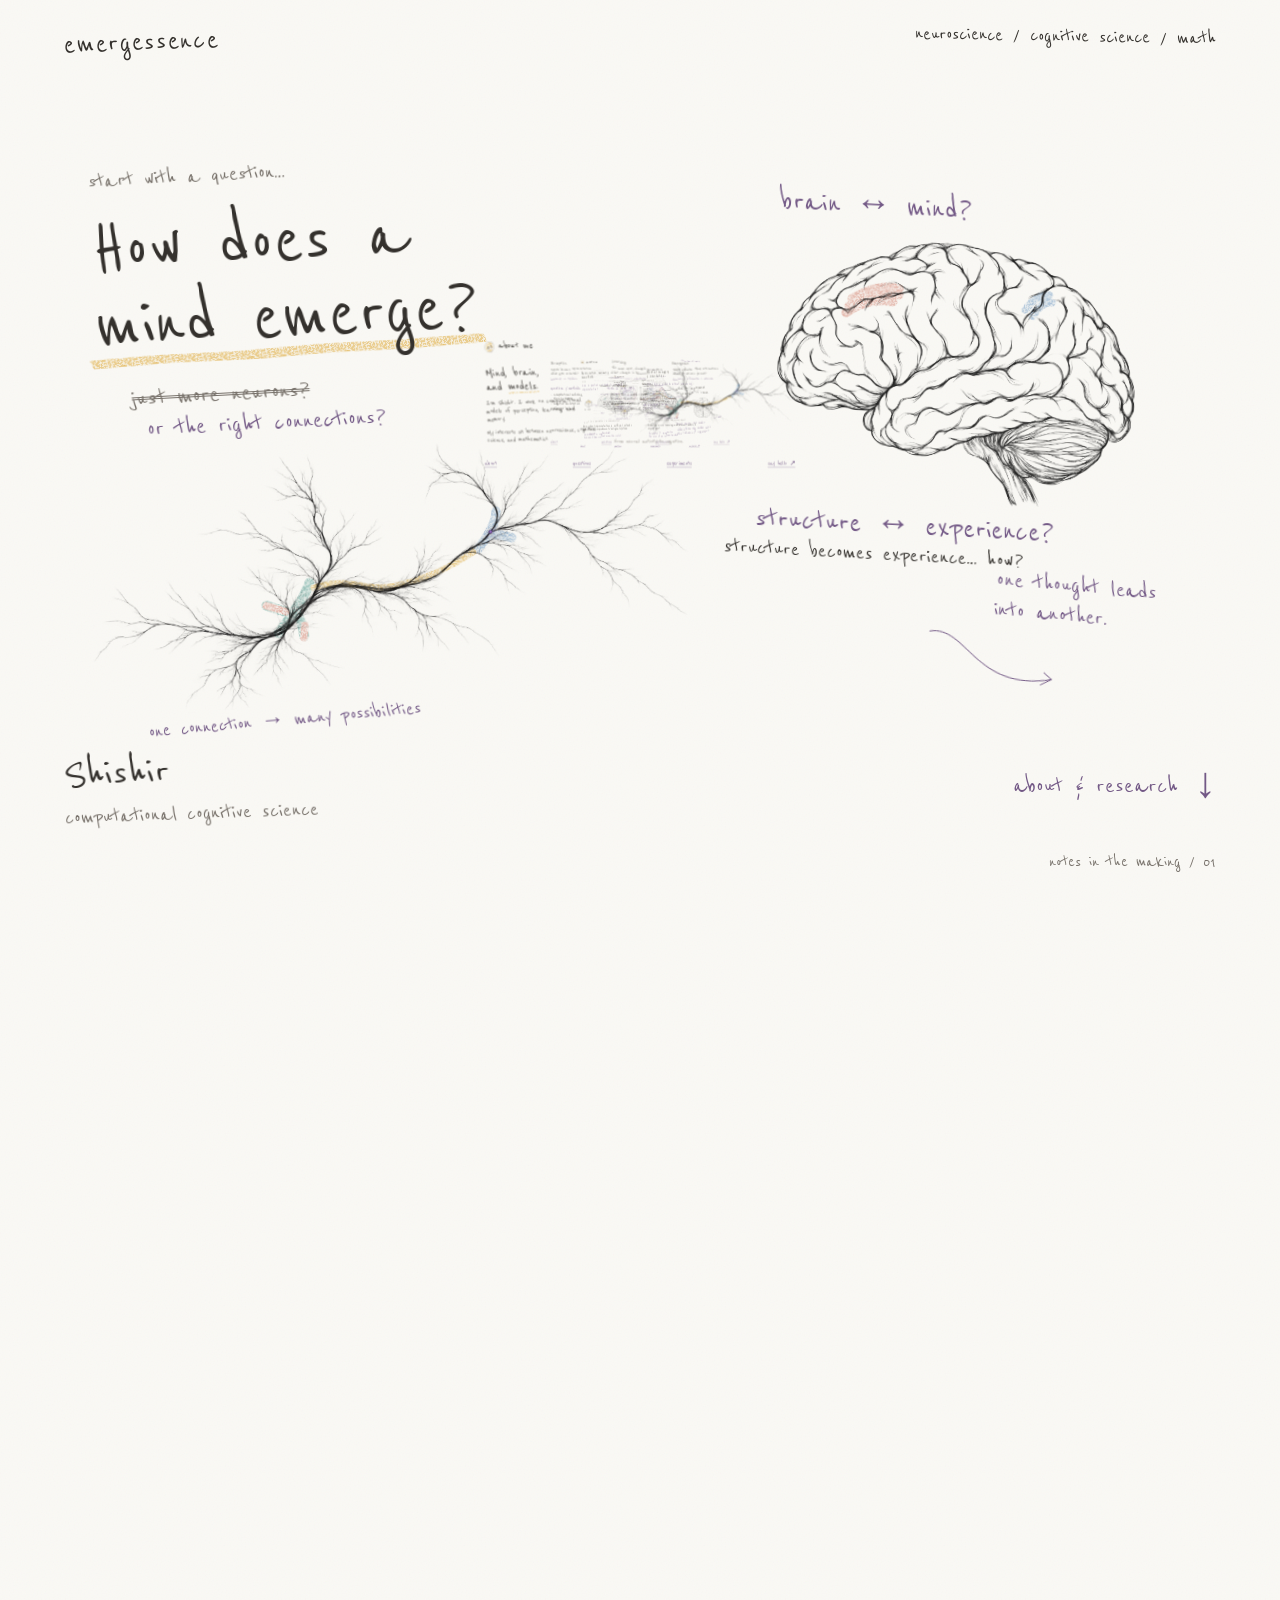
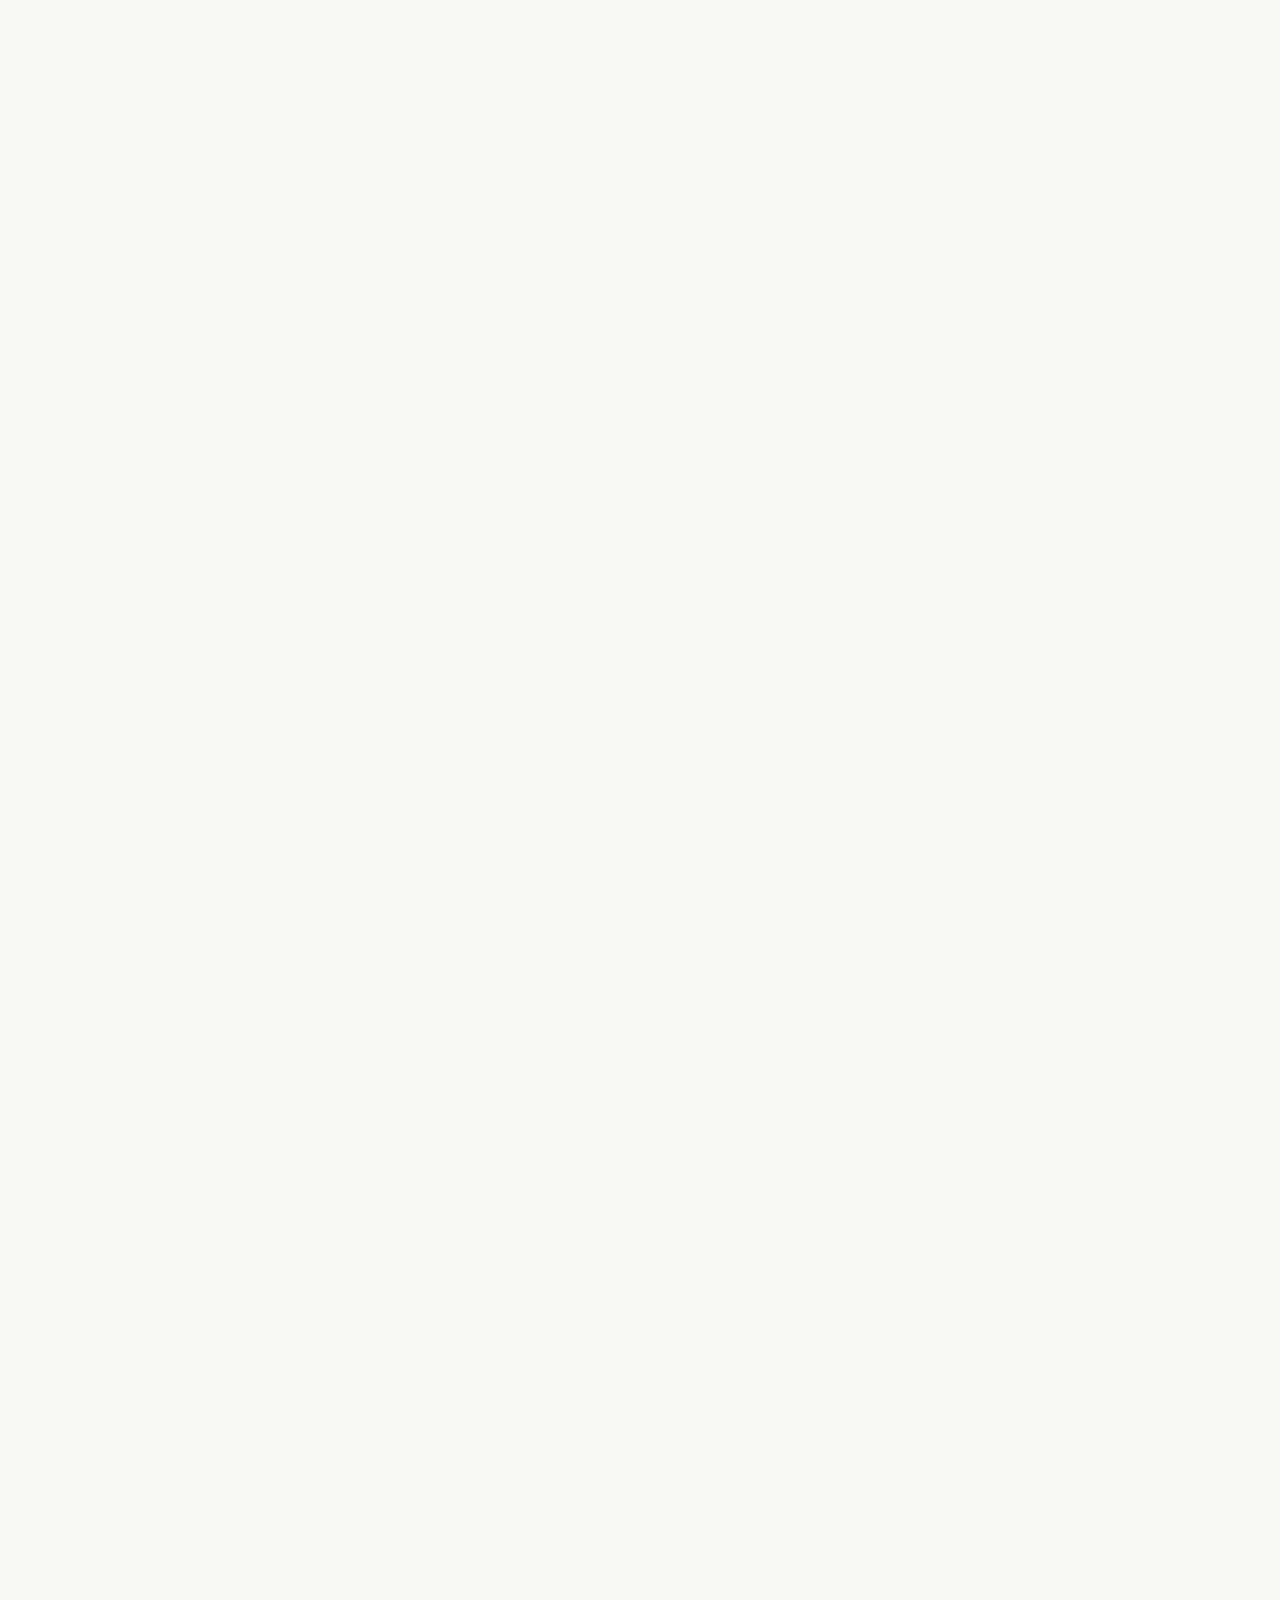
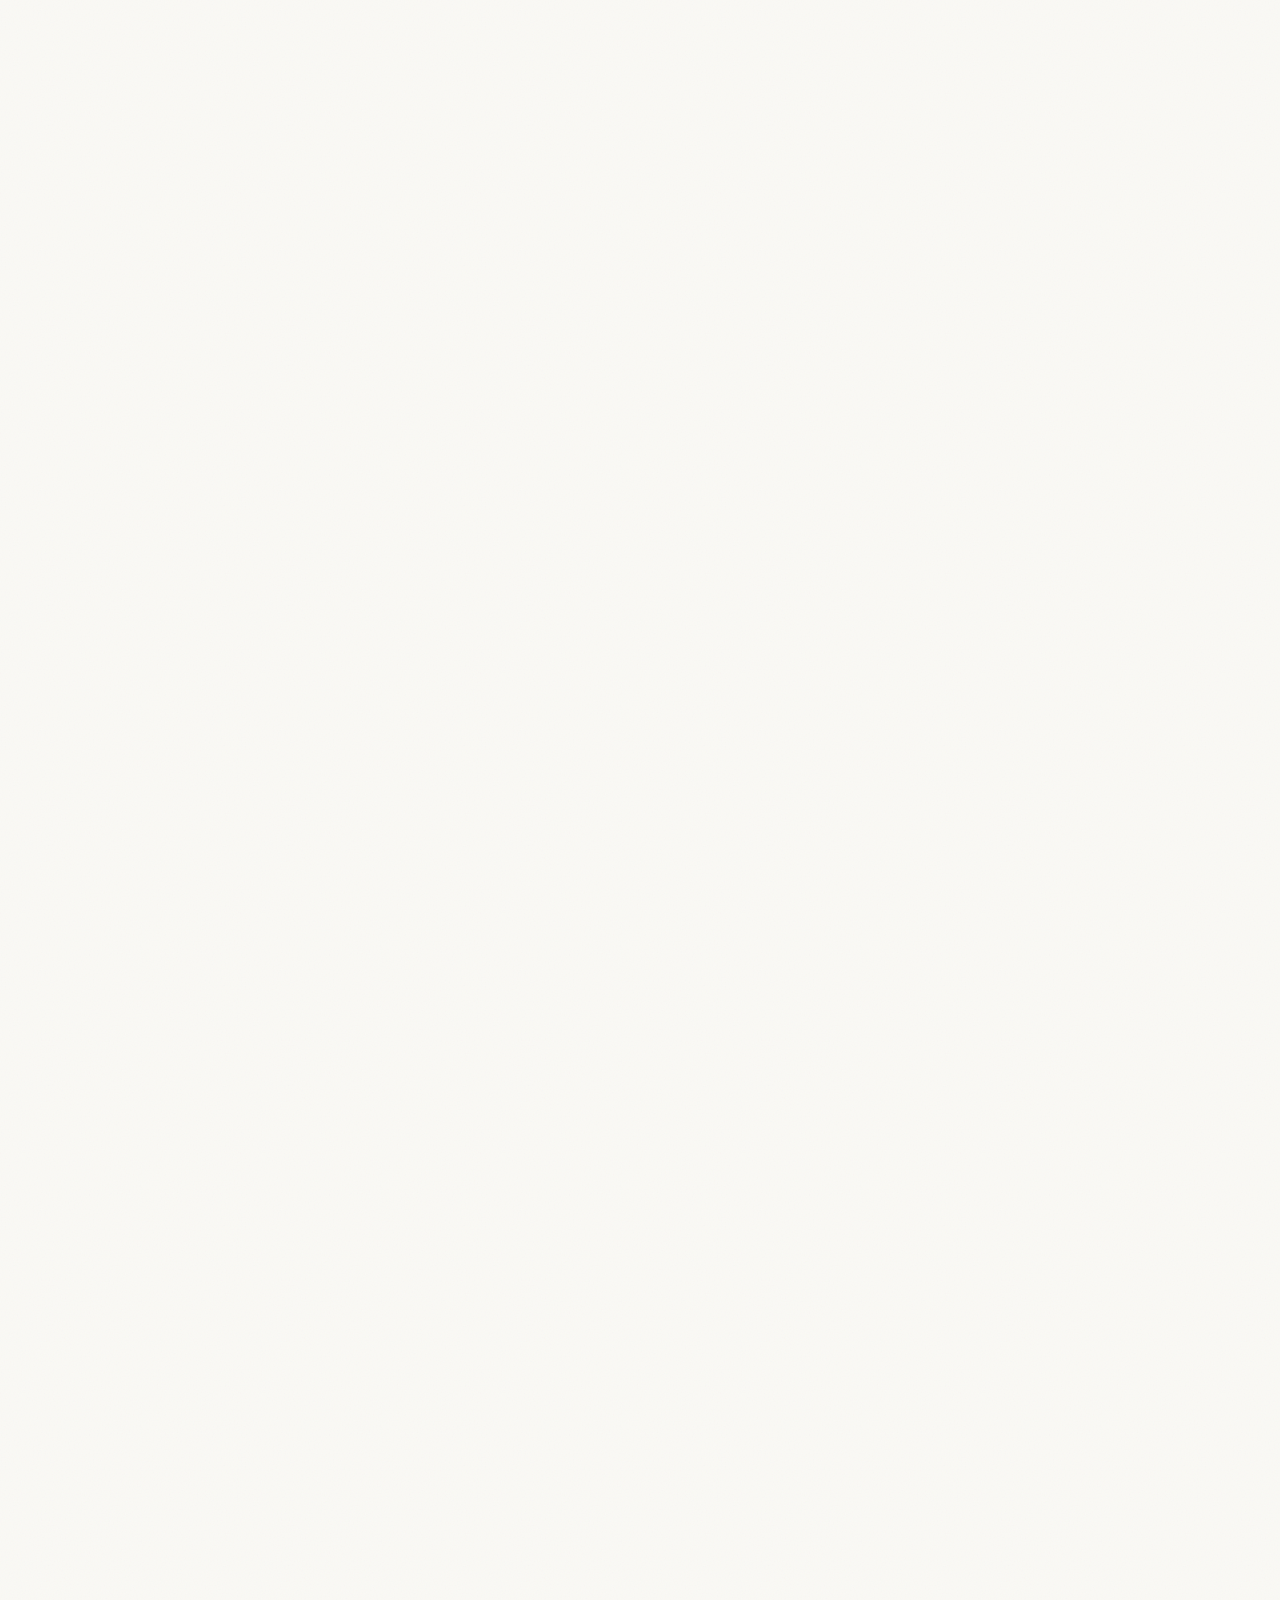
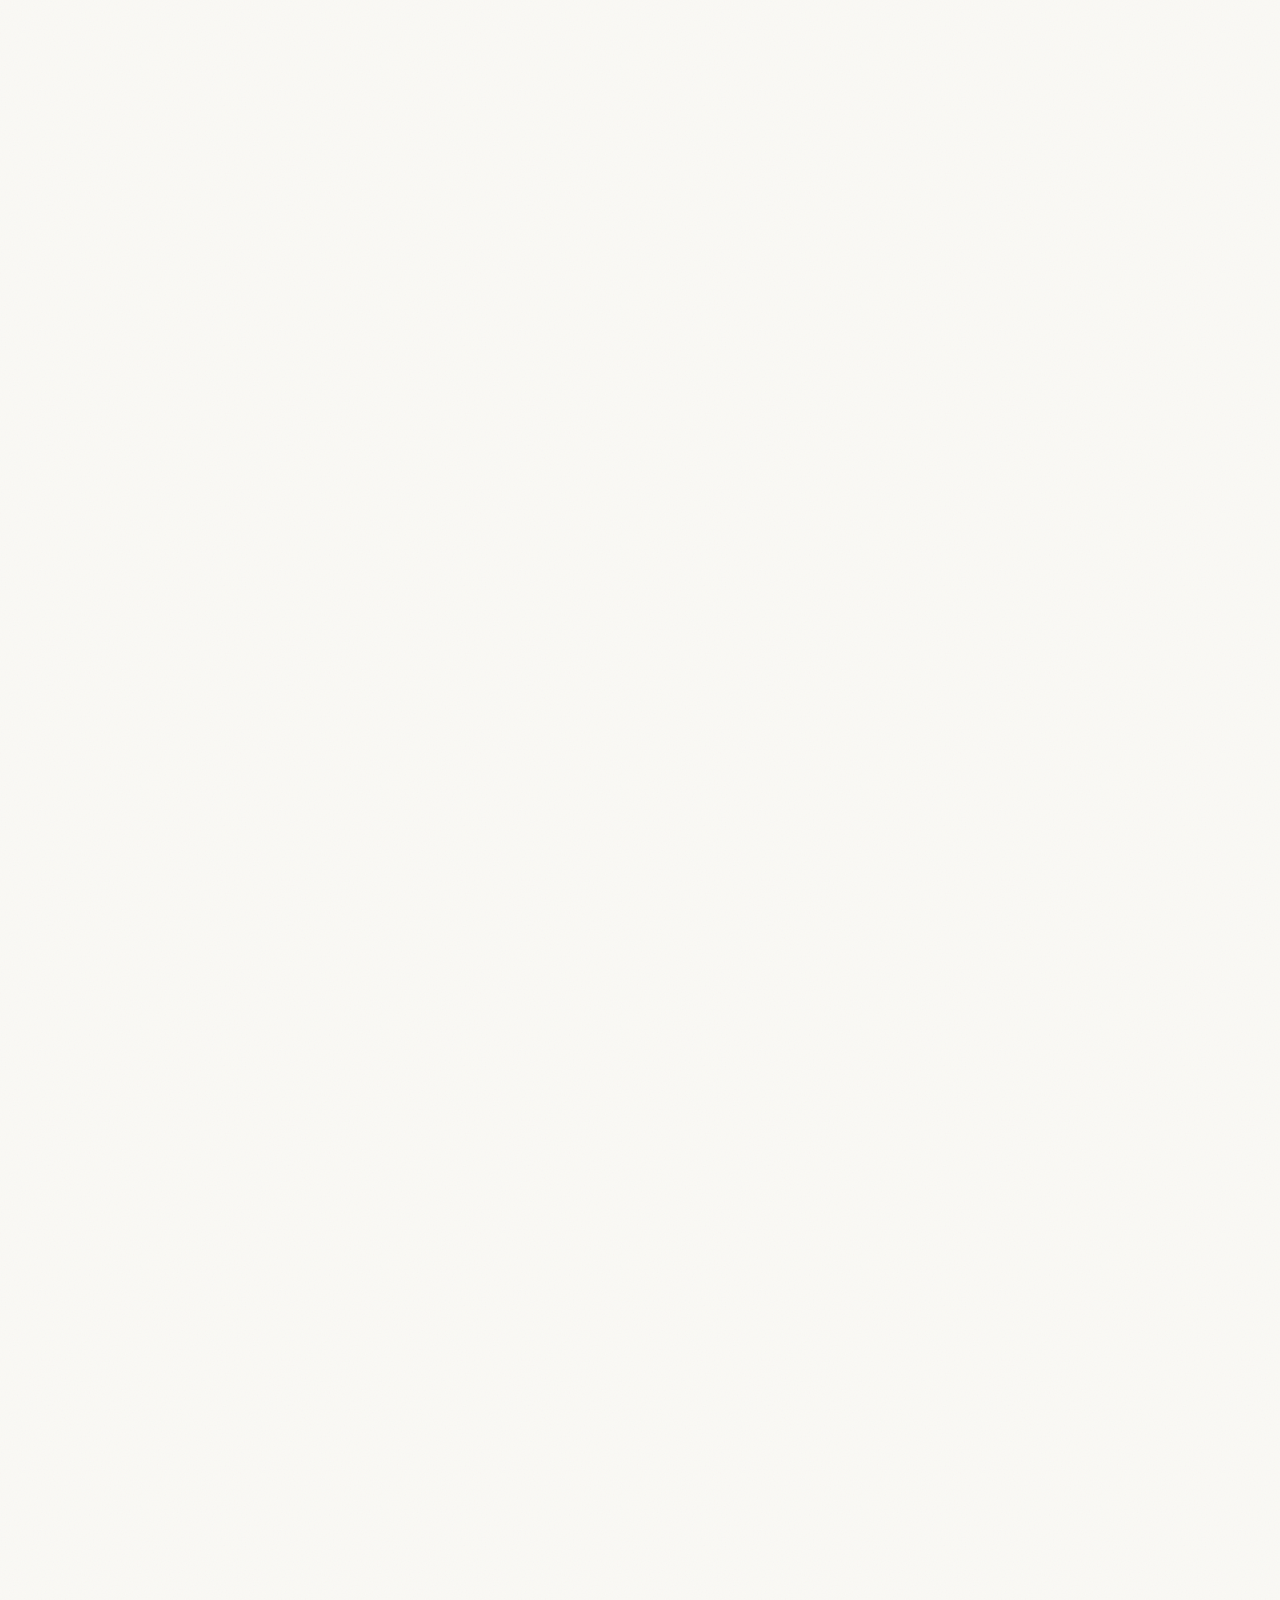
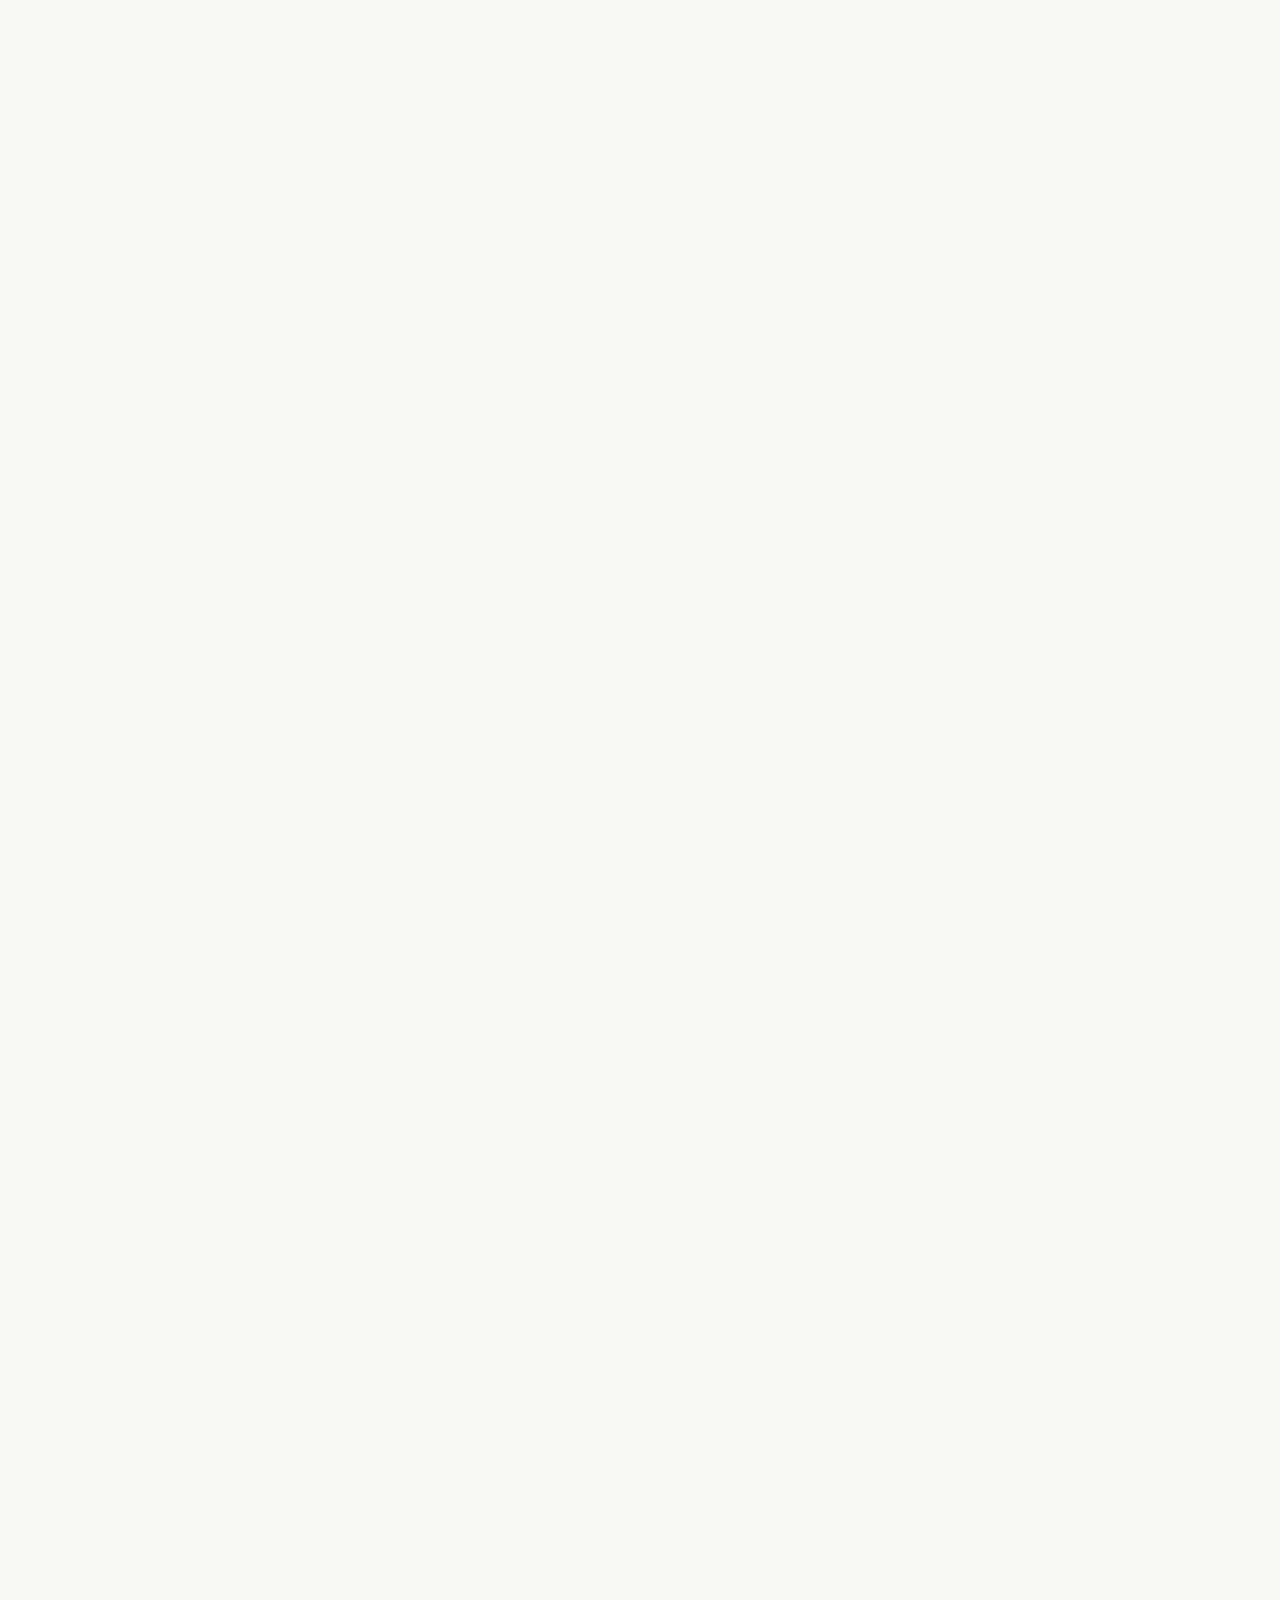
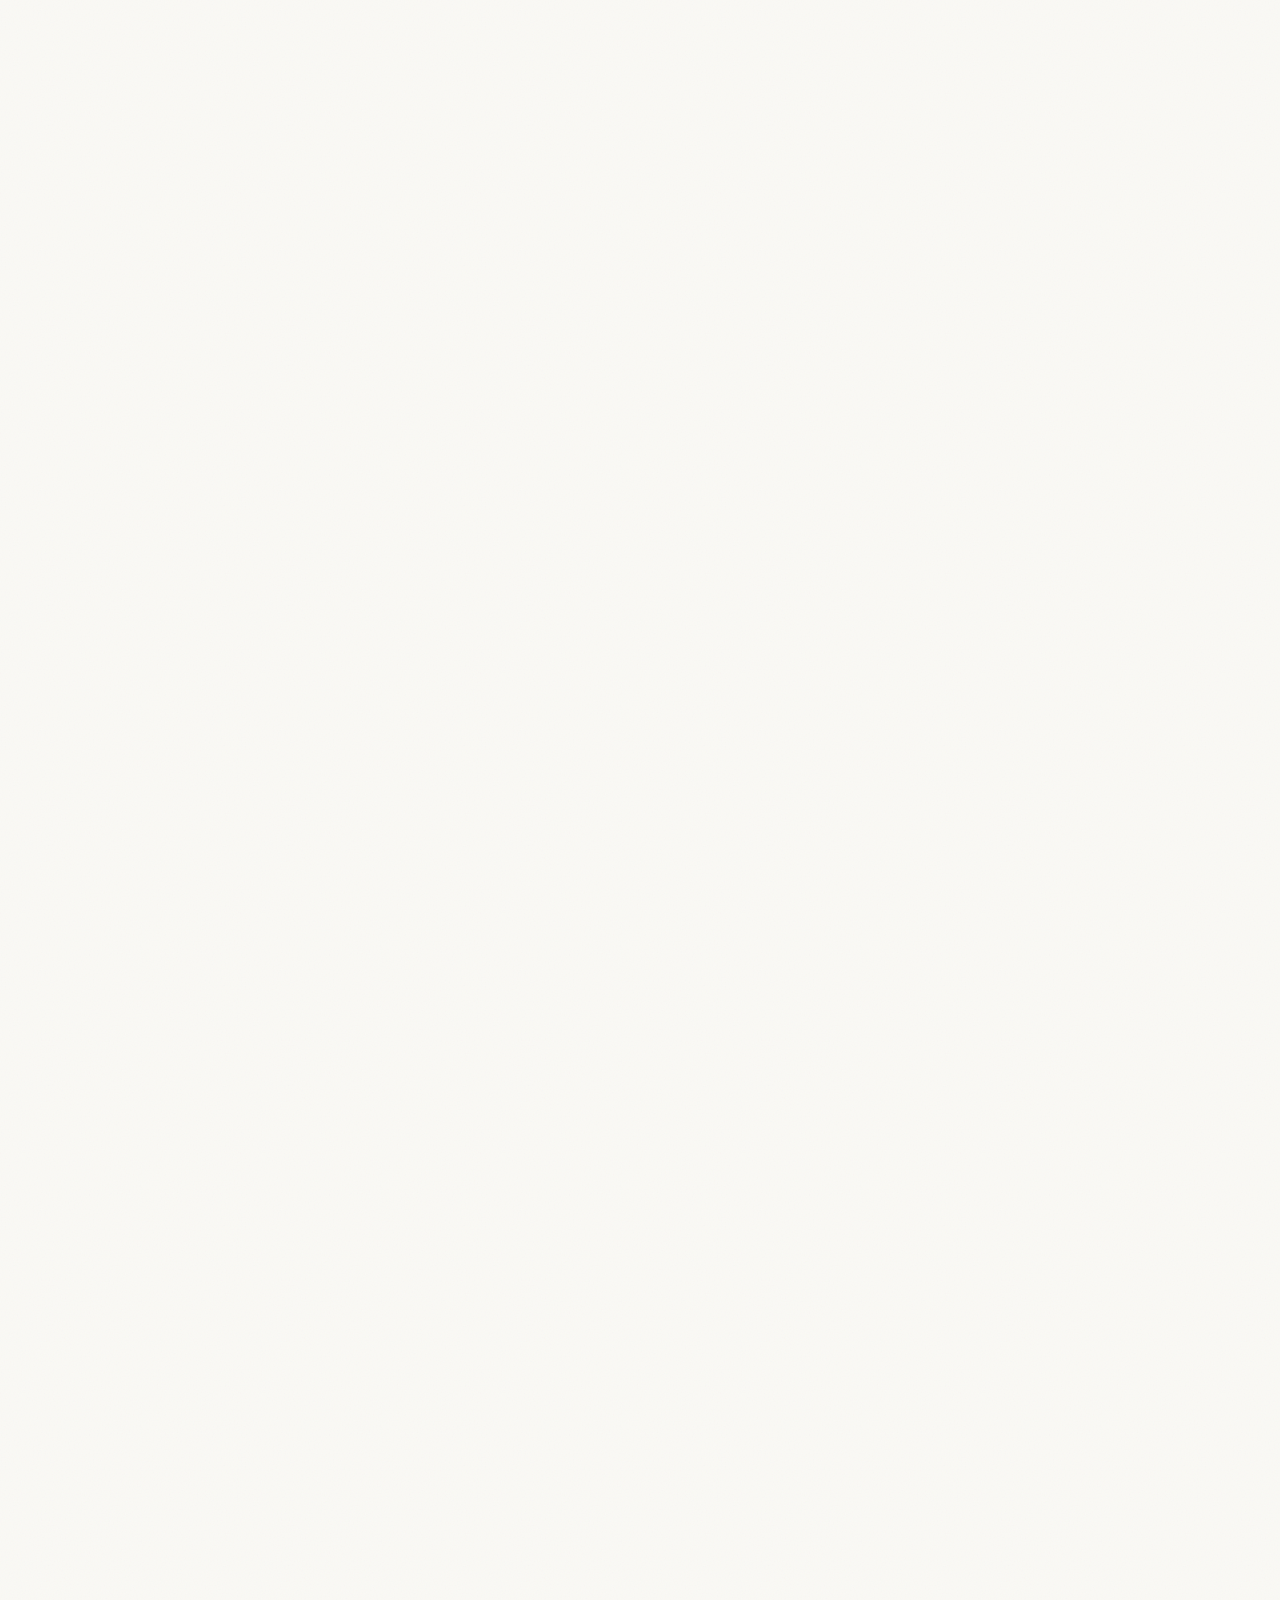
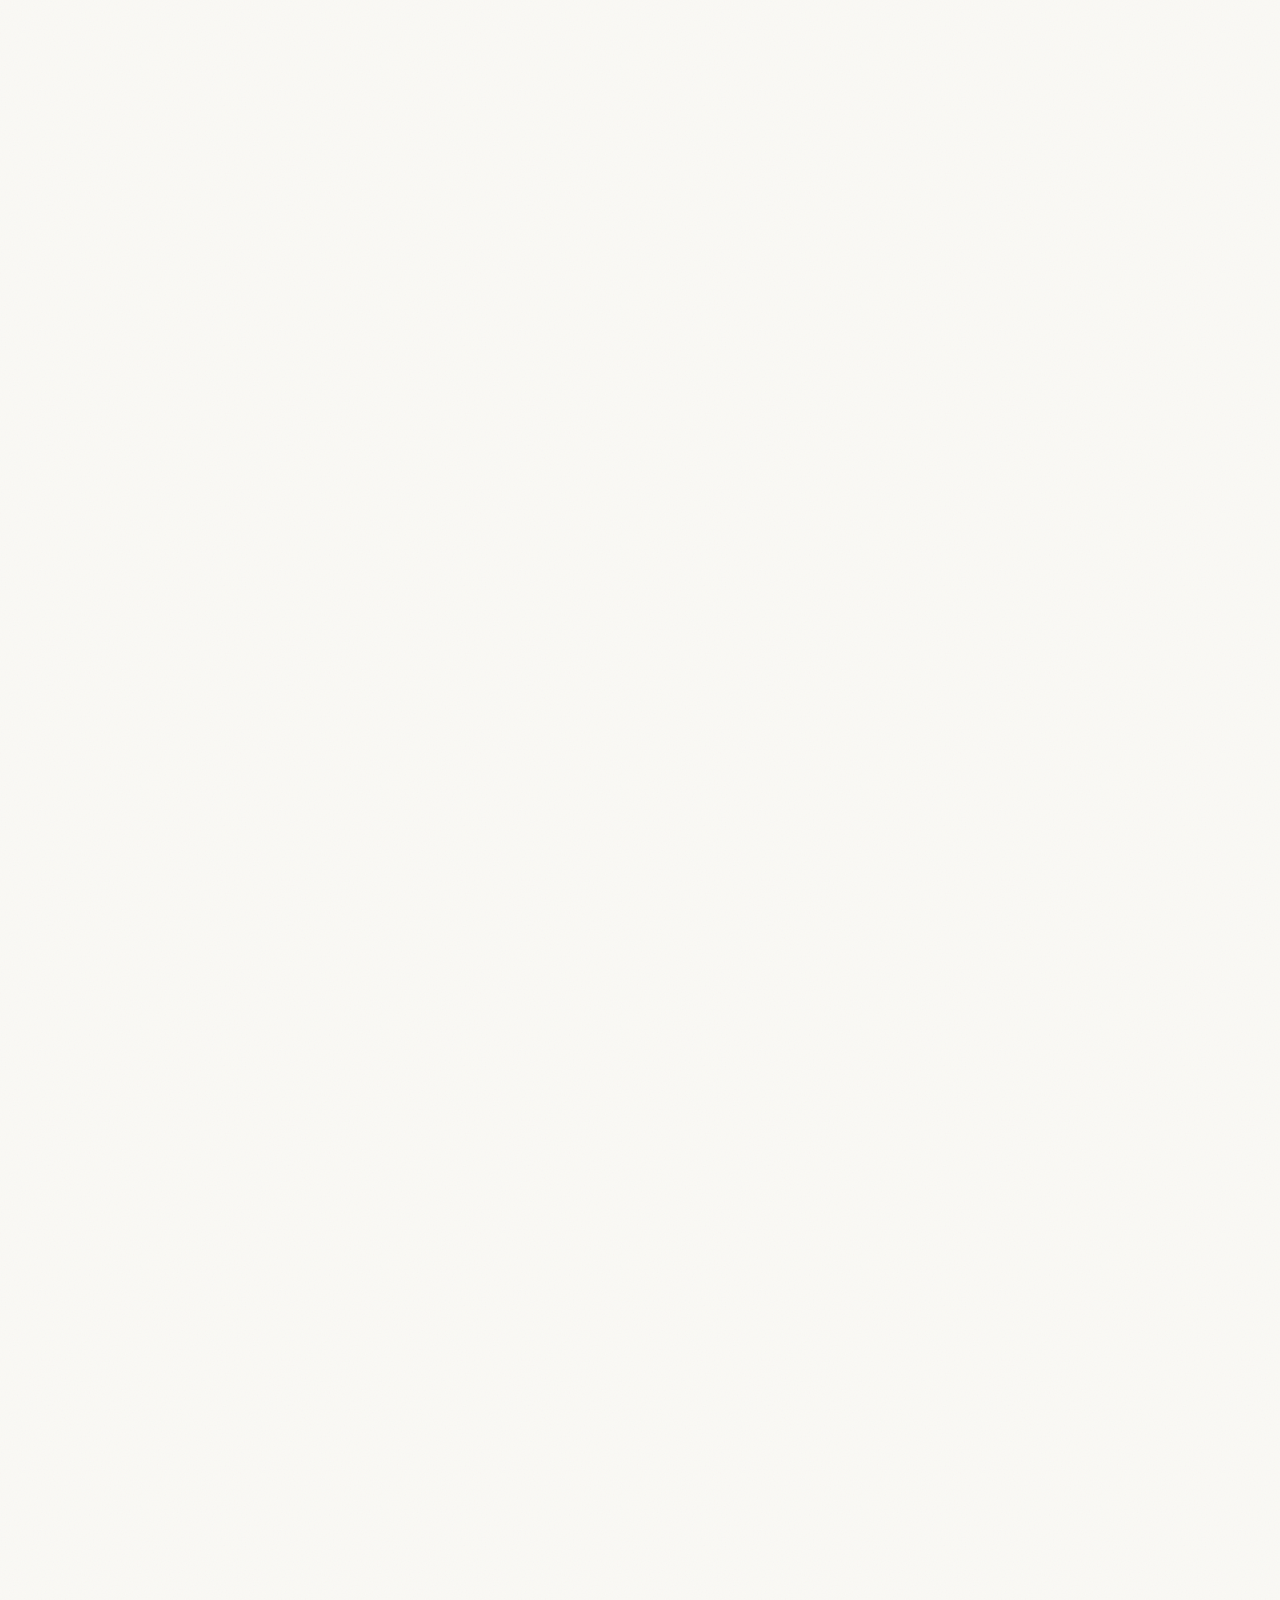
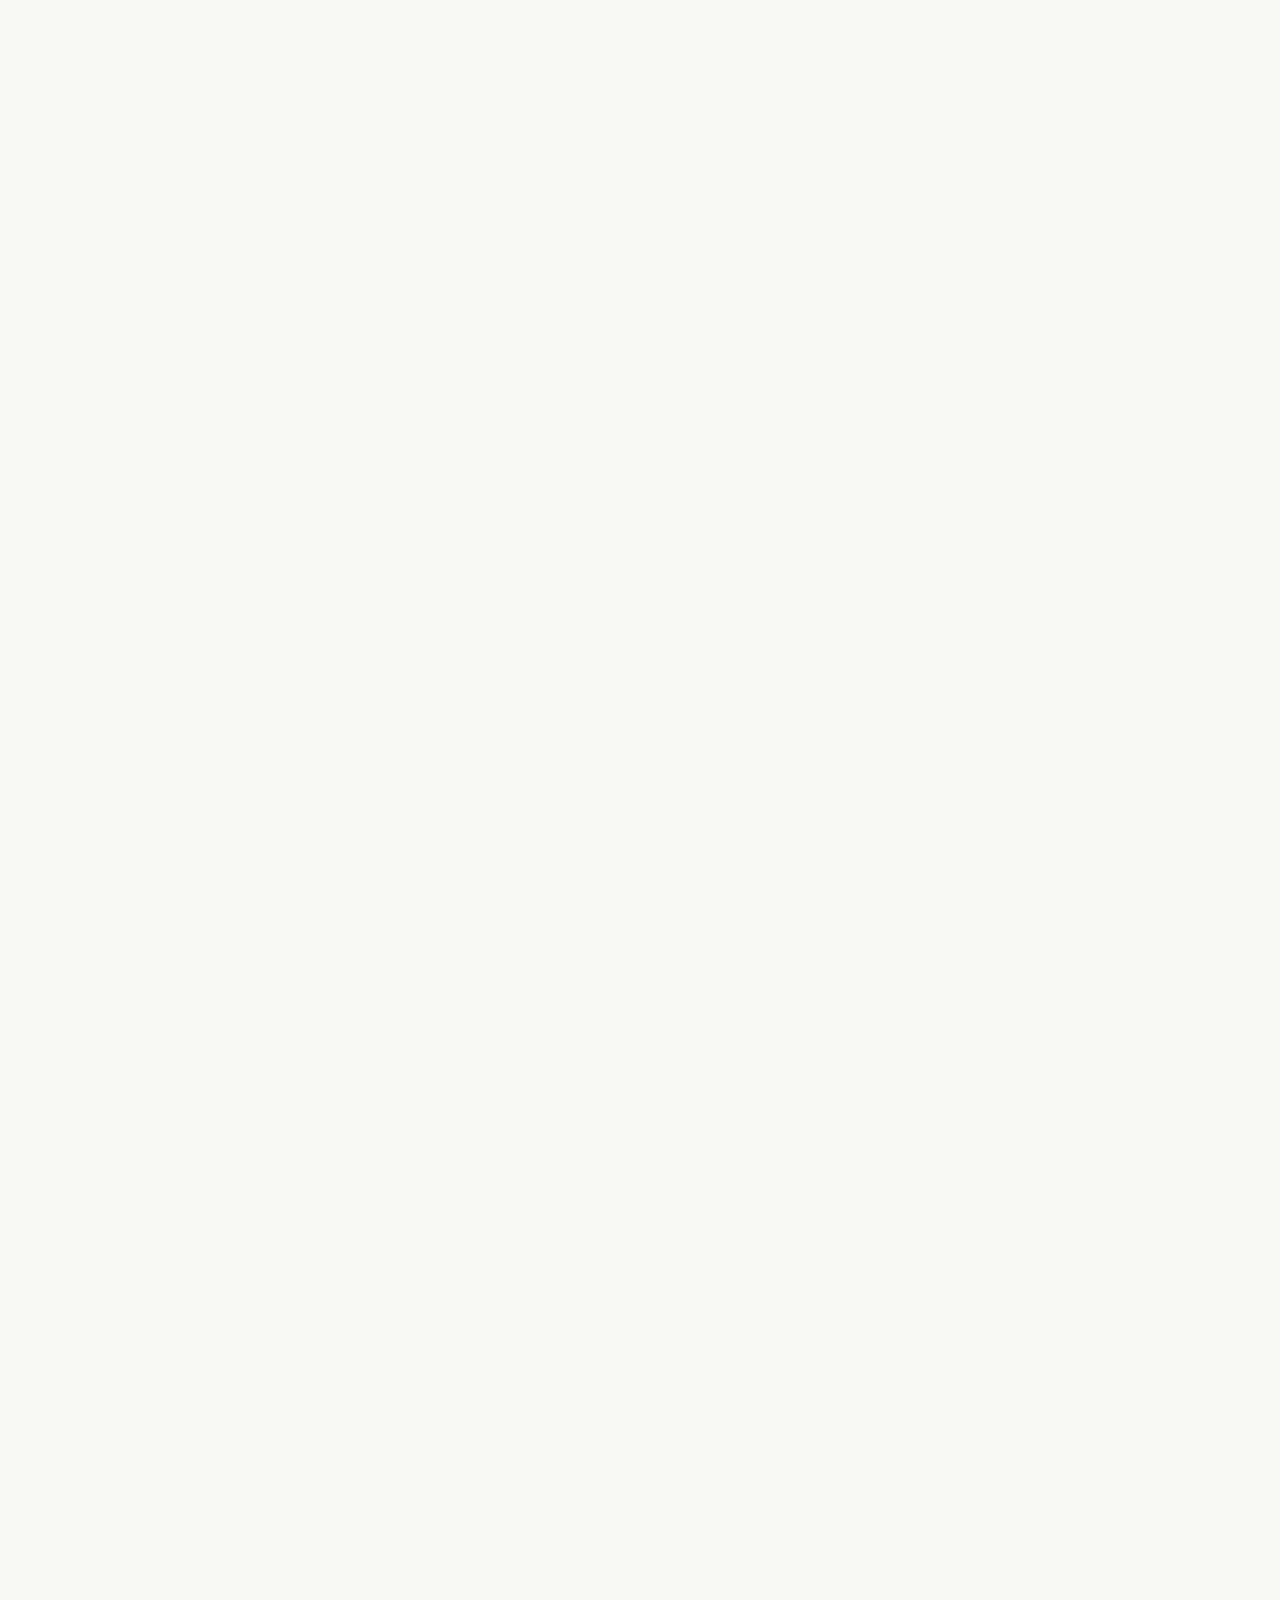
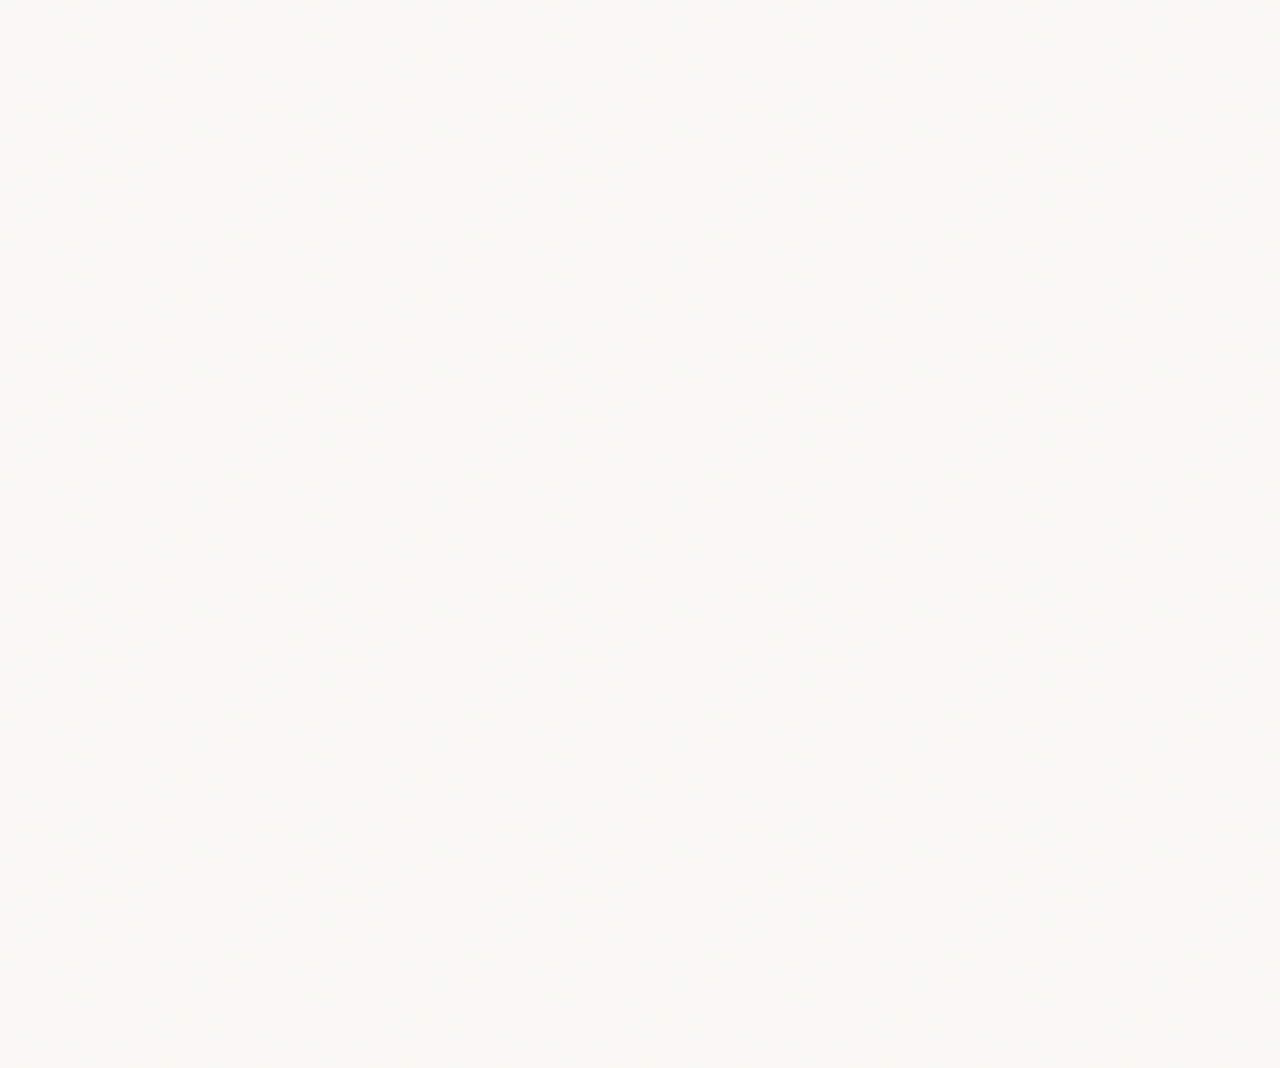
==== commit 16fc03b3: "Refine notebook content and add interactive emergence studies Add the ant reveal, extend word cipher" ====
--- a/index.html
+++ b/index.html
@@ -4,16 +4,16 @@
   <meta charset="utf-8">
   <meta name="viewport" content="width=device-width, initial-scale=1">
   <meta name="theme-color" content="#faf9f5">
-  <meta name="description" content="Shishir — computational cognitive science, artificial intelligence, and the emergence of intelligent behavior.">
+  <meta name="description" content="Shishir — neuroscience, cognitive science, and mathematics. Computational models of perception, learning, and memory.">
   <title>emergessence — Shishir</title>
   <link rel="preconnect" href="https://fonts.googleapis.com">
   <link rel="preconnect" href="https://fonts.gstatic.com" crossorigin>
   <link href="https://fonts.googleapis.com/css2?family=Roboto+Mono:wght@400&display=swap" rel="stylesheet">
-  <link rel="stylesheet" href="site/base.css">
+  <link rel="stylesheet" href="site/base.css?v=2">
   <link rel="stylesheet" href="site/sketchbook.css">
-  <link rel="stylesheet" href="site/thoughtspace.css?v=5">
+  <link rel="stylesheet" href="site/thoughtspace.css?v=7">
   <link rel="stylesheet" href="styles.css?v=1">
-  <script type="module" src="script.js?v=12"></script>
+  <script type="module" src="script.js?v=15"></script>
 </head>
 <body>
   <a class="skip-link" href="#about">Skip to content</a>
@@ -21,7 +21,7 @@
     <section class="hero" id="top" aria-label="Shishir">
       <header class="masthead">
         <a class="wordmark" href="#top">emergessence</a>
-        <p class="disciplines">neuroscience / AI / psychology</p>
+        <p class="disciplines">neuroscience / cognitive science / math</p>
       </header>
       <div class="notebook-art" id="notebook-art" hidden></div>
       <div class="hero-identity">
@@ -43,10 +43,10 @@
 
     <div class="content">
       <section class="portfolio-section about-section" id="about">
-        <div class="section-heading"><span class="section-number">01</span><span class="section-name">ABOUT</span><span class="section-note">COMPUTATION → COGNITION</span></div>
+        <div class="section-heading"><span class="section-number">01</span><span class="section-name">ABOUT</span></div>
         <div class="about-layout">
-          <div class="about-statement"><h2>INVESTIGATING THE<br>COMPUTATIONAL MIND.</h2><p class="lead">Exploring how intelligent behavior emerges from computational processes, bridging neuroscience, AI, and cognitive psychology.</p></div>
-          <div class="about-copy"><p>My research focuses on the fundamental principles underlying cognition—from perception and learning to decision-making and consciousness.</p><p>Through computational modeling and behavioral experiments, I investigate how complex mental phenomena arise from the interaction of simpler components.</p><p>I combine dynamical systems, information theory, and machine learning to build models that capture cognitive richness.</p></div>
+          <div class="about-statement"><h2>Mind, brain,<br>and models.</h2><p class="lead">I’m Shishir. I work on computational models of perception, learning, and memory.</p></div>
+          <div class="about-copy"><p>My interests sit between neuroscience, cognitive science, and mathematics.</p></div>
         </div>
         <div class="about-specifications">
           <div><h3>RESEARCH_FOCUS</h3><ul><li>Computational modeling</li><li>Neural networks</li><li>Cognitive architecture</li><li>Emergent behavior</li></ul></div>
--- a/site/base.css
+++ b/site/base.css
@@ -197,3 +197,6 @@
 .cipher-rune { display:none; position:absolute; inset:0; overflow:clip; place-items:center; line-height:inherit; font-size:.88em; }
 .cipher-pending .cipher-original { opacity:0; }
 .cipher-pending .cipher-rune { display:grid; }
+.cipher-term { display:inline-block; white-space:nowrap; }
+.cipher-accessible { position:absolute; width:1px; height:1px; padding:0; margin:-1px; overflow:hidden; clip-path:inset(50%); white-space:nowrap; }
+.cipher-svg-char.cipher-pending { font-size:.88em; }
--- a/site/thoughtspace.css
+++ b/site/thoughtspace.css
@@ -20,11 +20,16 @@
 [data-design="thoughtspace"] .thought-opening p { font-size:29px; line-height:1.1; margin:20px 0 0 6%; }
 [data-design="thoughtspace"] .thought-opening del { color:var(--muted); text-decoration-style:double; }
 [data-design="thoughtspace"] .thought-opening p>span { color:var(--accent); margin-left:14px; }
+[data-design="thoughtspace"] .emergence-word { display:inline-block; position:relative; white-space:nowrap; }
+[data-design="thoughtspace"] .emergence-corner { position:absolute; left:0; top:0; width:0; height:0; pointer-events:none; }
+[data-design="thoughtspace"] .emergence-corner-1 { left:100%; }
+[data-design="thoughtspace"] .emergence-corner-2 { top:100%; }
+.emergence-colony { position:absolute; inset:0; width:100%; height:100%; pointer-events:none; contain:strict; }
 [data-design="thoughtspace"] .thought-cover-study { position:absolute; top:21%; right:4%; width:43%; transform:rotate(3deg); }
 [data-design="thoughtspace"] .thought-cover-study>span { display:block; font-size:36px; color:var(--accent); margin-left:17%; }
 [data-design="thoughtspace"] .thought-cover-study figcaption { font-size:25px; margin-left:10%; }
-[data-design="thoughtspace"] .thought-cover-neurons { position:relative; width:100%; margin-top:16px; transform:rotate(-2deg); }
-[data-design="thoughtspace"] .thought-cover-neurons .study-sketch { height:150px; }
+[data-design="thoughtspace"] .thought-cover-neurons { position:relative; width:112%; margin:12px 0 0 -4%; transform:rotate(-2deg); }
+[data-design="thoughtspace"] .thought-cover-neurons .study-sketch { height:auto; aspect-ratio:420/176; }
 [data-design="thoughtspace"] .thought-cover-neurons figcaption { font-size:23px; color:var(--accent); margin-left:8%; }
 [data-design="thoughtspace"] .thought-aside { position:absolute; right:10%; bottom:22%; font-size:27px; color:var(--accent); transform:rotate(5deg); }
 [data-design="thoughtspace"] .thought-aside svg { width:150px; display:block; margin-left:-70px; }
@@ -39,6 +44,8 @@
 [data-design="thoughtspace"] .primary-navigation { position:relative; top:auto; margin:0 auto; background:none; border-top:0; max-width:1120px; padding:11px 12px; }
 [data-design="thoughtspace"] .primary-navigation.is-stuck { border-bottom-color:transparent; }
 [data-design="thoughtspace"] .content { max-width:1220px; }
+[data-design="thoughtspace"] .about-layout { grid-template-columns:.95fr 1.5fr; gap:4%; }
+[data-design="thoughtspace"] .about-process .study-sketch { max-height:none; aspect-ratio:420/176; }
 [data-design="thoughtspace"] .portfolio-section { padding:52px 0 38px; margin:0; min-height:0; }
 [data-design="thoughtspace"] .portfolio-section::before, [data-design="thoughtspace"] .portfolio-section::after { content:none; }
 [data-design="thoughtspace"] .section-heading { margin-bottom:38px; }
@@ -66,17 +73,34 @@
 [data-design="thoughtspace"] .thought-bridge svg { position:absolute; bottom:3px; left:1%; width:230px; height:65px; overflow:visible; }
 [data-design="thoughtspace"] .thought-bridge path { fill:none; stroke:var(--accent); stroke-width:1; stroke-linecap:round; }
 [data-design="thoughtspace"] .site-footer { background:none; }
-[data-design="thoughtspace"] .cognitive-notes { position:relative; display:grid; grid-template-columns:repeat(2,minmax(0,1fr)); gap:9%; margin:0; padding:26px 3% 8px; }
 [data-design="thoughtspace"] .cognitive-note { transform:rotate(-1.5deg); scroll-margin-top:25px; }
-[data-design="thoughtspace"] .cognitive-note:nth-child(2) { transform:rotate(1deg); margin-top:17px; }
 [data-design="thoughtspace"] .cognitive-note h3 { font:400 40px/1 var(--hand); }
 [data-design="thoughtspace"] .cognitive-note>p { margin:12px 0 0 6px; font-size:28px; color:var(--accent); }
 [data-design="thoughtspace"] .cognitive-note>span { display:block; font-size:26px; margin:12px 0 0 6%; }
+[data-design="thoughtspace"] .thought-probability .cognitive-note { display:grid; grid-template-columns:.9fr 1.2fr; column-gap:7%; align-items:start; }
+[data-design="thoughtspace"] .thought-probability .cognitive-note h3 { margin-top:28px; }
+[data-design="thoughtspace"] .thought-probability .working-study { grid-column:2; grid-row:1/4; }
+[data-design="thoughtspace"] .thought-latent .cognitive-note { transform:none; margin:0; }
+[data-design="thoughtspace"] .cognitive-note .latent-description { max-width:84ch; color:var(--ink); font-size:26px; margin:18px 0 0; }
+[data-design="thoughtspace"] .latent-study { margin:14px 0 0; }
+[data-design="thoughtspace"] .latent-views { display:grid; grid-template-columns:460fr 350fr; gap:4%; max-width:900px; margin:0 auto; }
+[data-design="thoughtspace"] .latent-plot { aspect-ratio:auto; height:auto; }
+[data-design="thoughtspace"] .latent-plot text { font-size:25px; }
+[data-design="thoughtspace"] .latent-plot .latent-annotation { font-size:21px; fill:var(--muted); }
+[data-design="thoughtspace"] .latent-plot .latent-grid { stroke:var(--rule); stroke-width:.6; }
+[data-design="thoughtspace"] .latent-plot .latent-axes { stroke:var(--muted); stroke-width:1; }
+[data-design="thoughtspace"] .latent-plot .latent-guides { stroke:var(--accent); stroke-width:1; stroke-dasharray:3 4; opacity:.65; }
+[data-design="thoughtspace"] .latent-controls { display:flex; flex-wrap:wrap; gap:12px 6%; margin:4px 0 18px; }
+[data-design="thoughtspace"] .latent-controls label { display:grid; grid-template-columns:auto minmax(90px,1fr) auto; align-items:center; gap:12px; flex:1 1 350px; font-size:24px; color:var(--accent); }
+[data-design="thoughtspace"] .latent-controls input { min-width:0; width:100%; min-height:44px; margin:0; accent-color:var(--accent); cursor:pointer; }
+[data-design="thoughtspace"] .latent-controls input:focus-visible { outline:2px solid var(--accent); outline-offset:3px; border-radius:3px; }
+[data-design="thoughtspace"] .latent-controls output { min-width:5ch; white-space:nowrap; font-size:22px; color:var(--ink); }
+[data-design="thoughtspace"] .latent-controls .latent-position-value { min-width:14ch; }
+[data-design="thoughtspace"] .latent-study figcaption { max-width:78ch; margin:0; transform:none; font-size:24px; line-height:1.15; }
+[data-design="thoughtspace"] .cognitive-note .latent-footnote { margin:20px 0 0; font-size:23px; color:var(--muted); max-width:80ch; }
 [data-design="thoughtspace"] .method-brain { margin:6px 0; }
 [data-design="thoughtspace"] .method-brain .study-sketch { max-height:155px; }
 [data-design="thoughtspace"] .method-brain figcaption { font-size:23px; color:var(--accent); }
-[data-design="thoughtspace"] .cognitive-note .representation-jot { display:flex; gap:20px; align-items:center; margin-top:30px; font-size:25px; }
-[data-design="thoughtspace"] .symbol-alphabet { font:400 18px var(--mono); letter-spacing:.08em; }
 [data-design="thoughtspace"] .scientific-study { mix-blend-mode:multiply; }
 [data-design="thoughtspace"] .scientific-study image { opacity:0; }
 [data-design="thoughtspace"][data-cognitive-art] .scientific-study image { opacity:.94; }
@@ -109,8 +133,14 @@
   [data-design="thoughtspace"] .portfolio-section { padding:35px 3px 20px; }
   [data-design="thoughtspace"] .thought-stop { perspective-origin:50% 100px; margin-bottom:40px; }
   [data-design="thoughtspace"] .thought-cluster { transform-origin:50% 100px; }
-  [data-design="thoughtspace"] .thought-pair, [data-design="thoughtspace"] .cognitive-notes { grid-template-columns:minmax(0,1fr); gap:38px; }
-  [data-design="thoughtspace"] .thought-pair>.notebook-connections, [data-design="thoughtspace"] .cognitive-notes>.notebook-connections { display:none; }
+  [data-design="thoughtspace"] .thought-pair { grid-template-columns:minmax(0,1fr); gap:38px; }
+  [data-design="thoughtspace"] .about-layout, [data-design="thoughtspace"] .thought-probability .cognitive-note { grid-template-columns:minmax(0,1fr); }
+  [data-design="thoughtspace"] .thought-probability .working-study { grid-column:auto; grid-row:auto; }
+  [data-design="thoughtspace"] .latent-views { grid-template-columns:minmax(0,1fr); gap:12px; }
+  [data-design="thoughtspace"] .latent-coordinates { width:85%; justify-self:center; }
+  [data-design="thoughtspace"] .latent-controls label { grid-template-columns:1fr auto; gap:2px 12px; font-size:25px; }
+  [data-design="thoughtspace"] .latent-controls input { grid-row:2; grid-column:1/-1; }
+  [data-design="thoughtspace"] .latent-controls output { text-align:right; }
   [data-design="thoughtspace"] .research-entry { padding:0; }
   [data-design="thoughtspace"] .research-crossnotes { padding:0; }
   [data-design="thoughtspace"] .research-entry h2 { font-size:39px; }
@@ -122,8 +152,6 @@
   [data-design="thoughtspace"] .thought-bridge { padding:10px 0 66px 3%; }
   [data-design="thoughtspace"] .thought-bridge p { font-size:35px; }
   [data-design="thoughtspace"] .thought-bridge span { font-size:25px; margin-left:7px; }
-  [data-design="thoughtspace"] .cognitive-notes { padding:17px 2px; }
-  [data-design="thoughtspace"] .cognitive-note:nth-child(2) { margin-top:0; }
   [data-design="thoughtspace"] .cognitive-note h3 { font-size:37px; }
 }
 @media(max-width:380px) {
@@ -155,7 +183,6 @@
 [data-design="thoughtspace"] .thought-plane-cover { min-height:660px; }
 @media(max-height:760px) and (min-width:701px) {
   [data-design="thoughtspace"] .thought-opening h2 { font-size:68px; }
-  [data-design="thoughtspace"] .thought-cover-neurons .study-sketch { height:120px; }
 }
 @media(max-width:700px) {
   .journey-pager { right:16px; bottom:max(12px,env(safe-area-inset-bottom)); }
